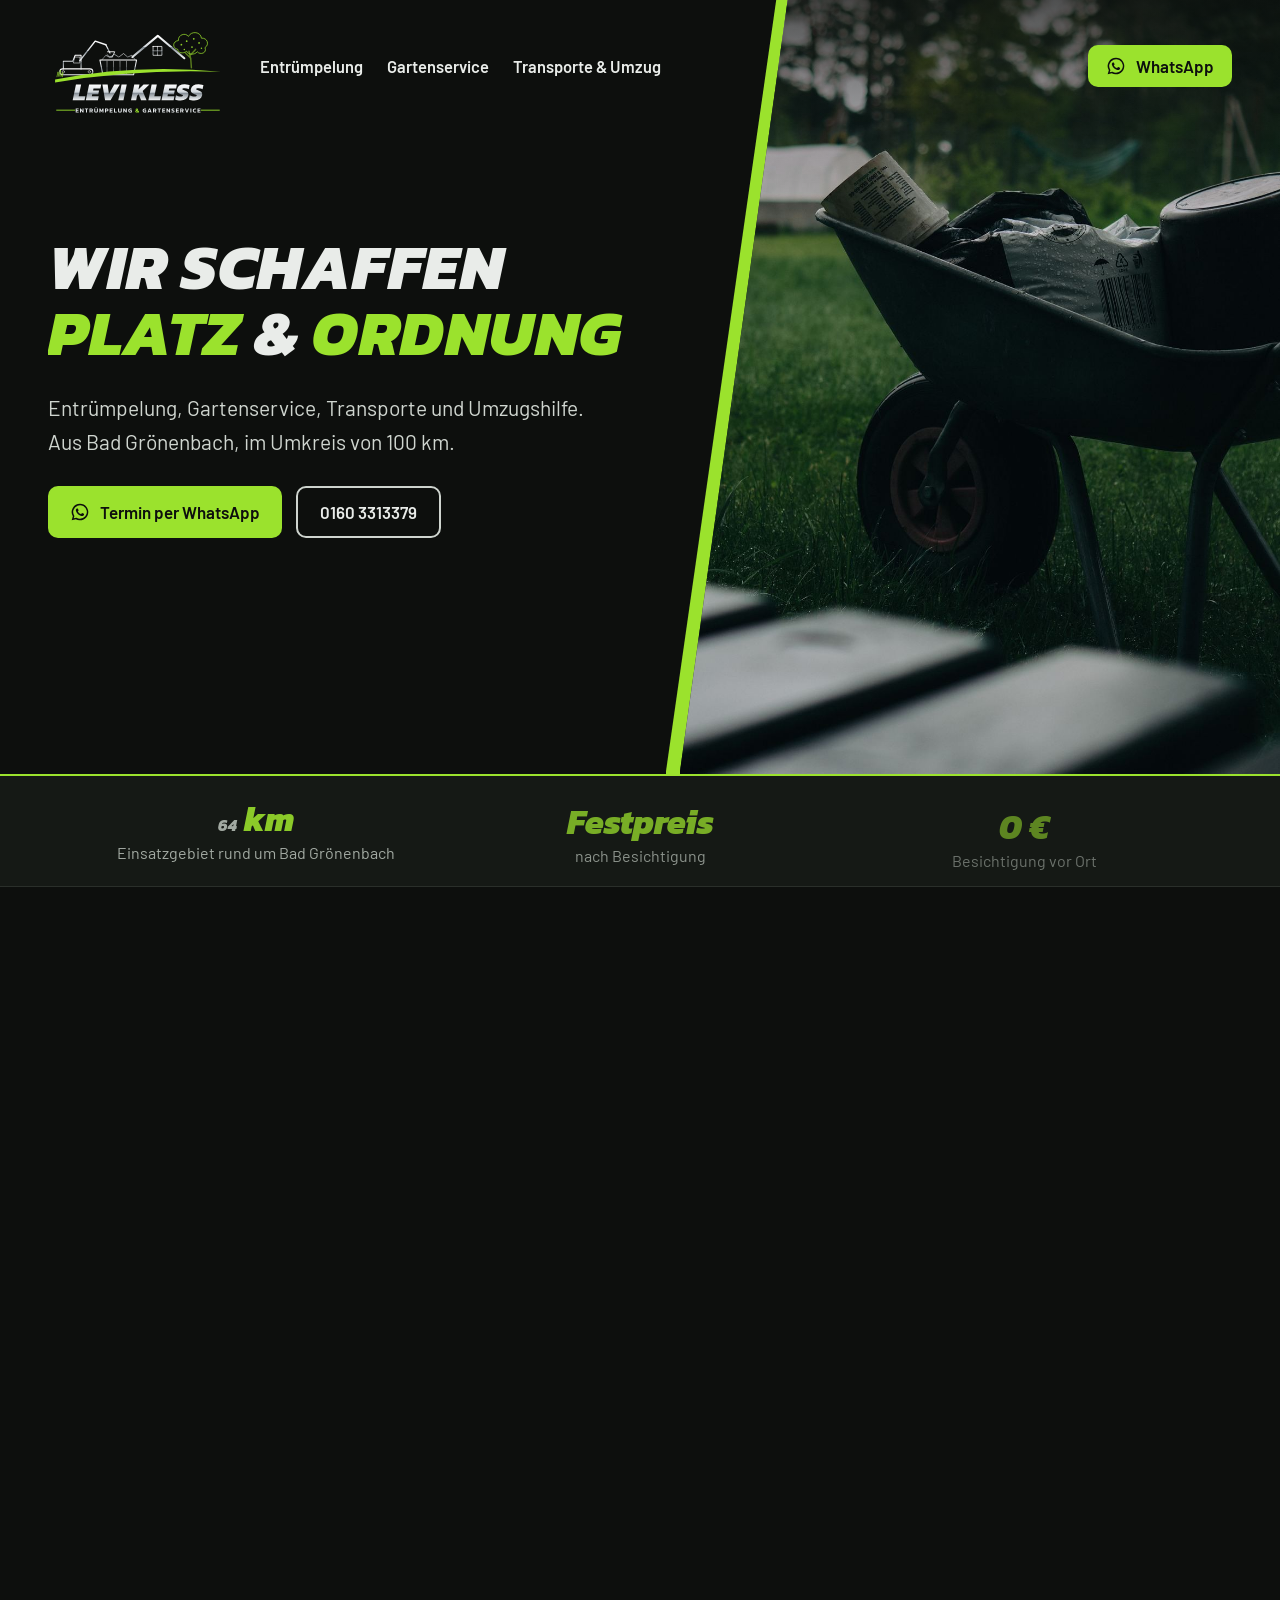
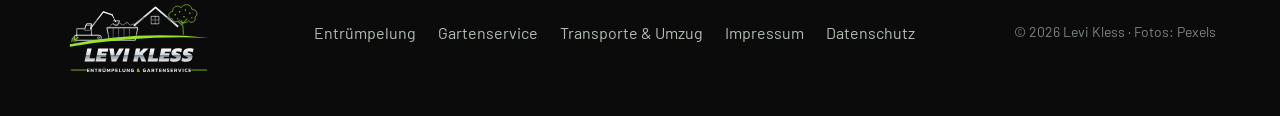
==== index.html @ 195bfd66 "Fix doctype Co-Authored-By: Claude Opus 5.5 <noreply@anthropic.com>" ====
<!doctype html>
<html lang="de">
<head>
<meta charset="utf-8">
<meta name="viewport" content="width=device-width, initial-scale=1">
<title>Levi Kless – Entrümpelung &amp; Gartenservice | Bad Grönenbach &amp; Allgäu</title>
<meta name="description" content="Entrümpelung, Gartenservice, Transporte und Umzugshilfe aus Bad Grönenbach. Im Umkreis von 100 km: Memmingen, Kempten, Ottobeuren, Mindelheim. Termin per WhatsApp.">
<meta name="robots" content="noindex">
<link rel="icon" href="img/logo.svg" type="image/svg+xml">
<link rel="preload" href="fonts/kanit-800-italic-latin.woff2" as="font" type="font/woff2" crossorigin>
<link rel="stylesheet" href="css/style.css">
</head>
<body>

<header class="site-header home">
  <div class="wrap">
    <a class="logo" href="index.html" aria-label="Levi Kless – Startseite"><svg class="logo-svg" viewBox="0 0 610 350" role="img" aria-label="Levi Kless Entrümpelung &amp; Gartenservice"><defs><linearGradient id="lk-ch" x1="0" y1="0" x2="0" y2="1"><stop offset="0" stop-color="#ffffff"/><stop offset=".48" stop-color="#d3d8dc"/><stop offset=".52" stop-color="#8a939a"/><stop offset="1" stop-color="#eef1f2"/></linearGradient>
<linearGradient id="lk-cht" x1="0" y1="0" x2="0" y2="1"><stop offset="0" stop-color="#ffffff"/><stop offset=".5" stop-color="#cfd5da"/><stop offset=".53" stop-color="#7f8890"/><stop offset="1" stop-color="#f2f4f5"/></linearGradient></defs><g id="art" fill="none" stroke="url(#lk-ch)" stroke-linecap="round" stroke-linejoin="round">
  <!-- excavator -->
  <rect x="40" y="186" width="112" height="20" rx="10" stroke-width="3.5"/>
  <circle cx="52" cy="196" r="4" stroke-width="2"/><circle cx="140" cy="196" r="4" stroke-width="2"/>
  <path d="M52 186 V160 H84 L92 140 H112 V186" stroke-width="3.5"/>
  <path d="M90 146 H108 V166 H86 Z" stroke-width="2"/>
  <path d="M108 158 L160 92 L196 104" stroke-width="5"/>
  <path d="M196 104 L210 132" stroke-width="4"/>
  <path d="M202 128 L226 128 L218 146 Q206 148 200 138" stroke-width="3"/>
  <!-- container -->
  <path d="M176 156 H300 L290 206 H186 Z" stroke-width="3.5"/>
  <path d="M200 160 V202 M222 160 V202 M244 160 V202 M266 160 V202" stroke-width="1.5"/>
  <path d="M182 156 L196 140 L210 148 L224 136 L240 146 L256 134 L270 146 L284 140 L296 156" stroke-width="2"/>
  <!-- house -->
  <path d="M286 146 L372 74 L462 150" stroke-width="7"/>
  <path d="M300 136 V150" stroke-width="3"/>
  <rect x="356" y="110" width="30" height="30" stroke-width="2.5"/><path d="M371 110 V140 M356 125 H386" stroke-width="2"/>
</g>
<!-- tree -->
<path d="M486 182 C486 160 482 140 478 126 M484 150 L466 132 M482 140 L500 120" fill="none" stroke="#5a7d1e" stroke-width="5" stroke-linecap="round"/>
<g fill="none" stroke="#9BE22D" stroke-width="2.5">
  <path d="M440 120 C420 116 422 92 442 90 C440 70 466 62 476 76 C486 56 518 60 520 82 C540 80 548 104 532 114 C540 132 516 140 506 128 C496 140 474 138 470 126 C458 136 440 132 440 120 Z"/>
</g>
<g fill="#9BE22D" opacity=".9">
  <circle cx="452" cy="104" r="3"/><circle cx="470" cy="92" r="3"/><circle cx="494" cy="84" r="3"/><circle cx="512" cy="98" r="3"/><circle cx="488" cy="112" r="3"/><circle cx="520" cy="116" r="2.5"/><circle cx="462" cy="120" r="2.5"/>
</g>
<!-- grass + swoosh -->
<path d="M24 222 Q300 168 586 196 Q300 186 24 232 Z" fill="#9BE22D"/>
<path d="M30 214 l4 -18 l3 16 l5 -22 l2 22 l6 -14 l-1 16" fill="none" stroke="#9BE22D" stroke-width="2" stroke-linejoin="round"/>
<path d="M83.528 292.0 94.68 239.192H112.31L103.946 278.552H126.578L123.79 292.0ZM128.152 292.0 139.304 239.192H180.386L177.68 252.23H154.228L152.752 258.954H173.17000000000002L170.382 272.32H149.964L148.488 278.962H171.94L169.234 292.0ZM193.44 292.0 184.338 239.192H202.214L206.478 271.336L224.436 239.192H243.37800000000001L211.89000000000001 292.0ZM238.146 292.0 249.298 239.192H266.928L255.776 292.0ZM281.228 292.0 292.38 239.192H310.01000000000005L306.48400000000004 255.92000000000002L323.786 239.192H343.71200000000005L320.834 261.004L334.036 292.0H315.34000000000003L307.632 272.156L301.892 277.486L298.858 292.0ZM340.038 292.0 351.19 239.192H368.82000000000005L360.456 278.552H383.088L380.3 292.0ZM384.66200000000003 292.0 395.814 239.192H436.8960000000001L434.19000000000005 252.23H410.73800000000006L409.26200000000006 258.954H429.68000000000006L426.89200000000005 272.32H406.47400000000005L404.99800000000005 278.962H428.45000000000005L425.744 292.0ZM448.884 292.82Q443.55400000000003 292.82 438.716 291.918Q433.87800000000004 291.016 430.762 289.376L433.714 275.6Q437.158 277.404 441.545 278.552Q445.932 279.7 449.786 279.7Q453.06600000000003 279.7 454.99300000000005 279.044Q456.92 278.388 457.24800000000005 276.584Q457.658 274.534 455.198 273.591Q452.738 272.648 447.982 270.926Q442.65200000000004 268.95799999999997 439.86400000000003 266.047Q437.076 263.136 437.076 258.544Q437.076 256.658 437.56800000000004 254.608Q439.372 246.07999999999998 445.645 242.226Q451.918 238.372 463.644 238.372Q466.432 238.372 469.50700000000006 238.741Q472.58200000000005 239.11 475.37 239.643Q478.158 240.176 480.04400000000004 240.832L477.09200000000004 254.69Q473.32000000000005 253.05 469.958 252.353Q466.596 251.656 463.726 251.656Q461.67600000000004 251.656 459.79 251.861Q457.904 252.066 456.71500000000003 252.763Q455.526 253.46 455.526 254.936Q455.526 256.248 457.45300000000003 256.945Q459.38000000000005 257.642 463.562 258.872Q470.53200000000004 260.922 473.197 264.366Q475.862 267.81 475.862 272.156Q475.862 274.288 475.37 276.502Q473.812 283.882 467.375 288.351Q460.93800000000005 292.82 448.884 292.82ZM495.64 292.82Q490.31 292.82 485.472 291.918Q480.634 291.016 477.518 289.376L480.46999999999997 275.6Q483.914 277.404 488.301 278.552Q492.688 279.7 496.542 279.7Q499.822 279.7 501.749 279.044Q503.676 278.388 504.004 276.584Q504.414 274.534 501.95399999999995 273.591Q499.49399999999997 272.648 494.738 270.926Q489.408 268.95799999999997 486.62 266.047Q483.832 263.136 483.832 258.544Q483.832 256.658 484.324 254.608Q486.128 246.07999999999998 492.40099999999995 242.226Q498.674 238.372 510.4 238.372Q513.188 238.372 516.2629999999999 238.741Q519.338 239.11 522.126 239.643Q524.914 240.176 526.8 240.832L523.848 254.69Q520.076 253.05 516.7139999999999 252.353Q513.352 251.656 510.48199999999997 251.656Q508.432 251.656 506.546 251.861Q504.65999999999997 252.066 503.471 252.763Q502.282 253.46 502.282 254.936Q502.282 256.248 504.209 256.945Q506.136 257.642 510.318 258.872Q517.288 260.922 519.953 264.366Q522.6179999999999 267.81 522.6179999999999 272.156Q522.6179999999999 274.288 522.126 276.502Q520.568 283.882 514.131 288.351Q507.694 292.82 495.64 292.82Z" fill="url(#lk-cht)" stroke="#0d0f0d" stroke-width="1.5" paint-order="stroke"/><path d="M28 326 H92 M518 326 H582" stroke="#9BE22D" stroke-width="3"/>
<path d="M93.84349999999998 334.0V320.476H103.81849999999999V323.08H97.22449999999998V325.915H103.04149999999998V328.561H97.22449999999998V331.396H103.81849999999999V334.0ZM108.43549999999998 334.0V320.476H111.33349999999997L117.08749999999998 328.561V320.476H120.48949999999998V334.0H117.57049999999998L111.81649999999998 325.936V334.0ZM128.76049999999998 334.0V323.08H124.79149999999997V320.476H136.11049999999997V323.08H132.14149999999998V334.0ZM140.62249999999997 334.0V320.476H147.38449999999997Q149.77849999999998 320.476 150.91249999999997 321.736Q152.04649999999998 322.996 152.04649999999998 325.117Q152.04649999999998 326.48199999999997 151.3535 327.51099999999997Q150.66049999999998 328.54 149.46349999999998 329.044Q149.75749999999996 329.275 149.93599999999998 329.5585Q150.11449999999996 329.842 150.32449999999997 330.346L151.92049999999998 334.0H148.39249999999998L146.88049999999998 330.556Q146.69149999999996 330.115 146.39749999999998 329.9155Q146.10349999999997 329.716 145.55749999999998 329.716H144.00349999999997V334.0ZM144.00349999999997 327.112H146.50249999999997Q147.48949999999996 327.112 148.04599999999996 326.61850000000004Q148.60249999999996 326.125 148.60249999999996 325.117Q148.60249999999996 323.08 146.6495 323.08H144.00349999999997ZM159.4775 319.006V316.717H161.9555V319.006ZM163.80349999999999 319.006V316.717H166.2815V319.006ZM162.87949999999998 334.21Q160.9895 334.21 159.593 333.601Q158.1965 332.992 157.43 331.795Q156.6635 330.598 156.6635 328.855V320.476H160.0445V328.54Q160.0445 329.947 160.77949999999998 330.64Q161.5145 331.333 162.87949999999998 331.333Q164.2445 331.333 164.97949999999997 330.64Q165.7145 329.947 165.7145 328.54V320.476H169.0955V328.855Q169.0955 330.598 168.329 331.795Q167.5625 332.992 166.166 333.601Q164.7695 334.21 162.87949999999998 334.21ZM174.1325 334.0V320.476H177.4715L181.1465 327.973L184.8005 320.476H188.11849999999998V334.0H184.73749999999998V326.23L182.07049999999998 331.69H180.2015L177.5135 326.23V334.0ZM193.2605 334.0V320.476H199.91750000000002Q201.5345 320.476 202.5845 321.1165Q203.6345 321.757 204.149 322.849Q204.6635 323.941 204.6635 325.306Q204.6635 326.692 204.0755 327.76300000000003Q203.4875 328.834 202.406 329.4325Q201.3245 330.031 199.83350000000002 330.031H196.6415V334.0ZM196.6415 327.427H199.07750000000001Q200.1485 327.427 200.68400000000003 326.839Q201.2195 326.251 201.2195 325.285Q201.2195 324.235 200.726 323.6575Q200.23250000000002 323.08 199.1825 323.08H196.6415ZM208.9865 334.0V320.476H218.9615V323.08H212.3675V325.915H218.1845V328.561H212.3675V331.396H218.9615V334.0ZM223.57850000000002 334.0V320.476H226.95950000000002V331.396H233.34350000000003V334.0ZM243.75650000000002 334.21Q241.86650000000003 334.21 240.47000000000003 333.601Q239.07350000000002 332.992 238.30700000000002 331.795Q237.54050000000004 330.598 237.54050000000004 328.855V320.476H240.92150000000004V328.54Q240.92150000000004 329.947 241.65650000000005 330.64Q242.39150000000004 331.333 243.75650000000002 331.333Q245.12150000000003 331.333 245.85650000000004 330.64Q246.59150000000002 329.947 246.59150000000002 328.54V320.476H249.97250000000003V328.855Q249.97250000000003 330.598 249.20600000000002 331.795Q248.43950000000004 332.992 247.04300000000003 333.601Q245.64650000000003 334.21 243.75650000000002 334.21ZM255.00950000000003 334.0V320.476H257.9075L263.66150000000005 328.561V320.476H267.06350000000003V334.0H264.14450000000005L258.39050000000003 325.936V334.0ZM278.94650000000007 334.21Q275.43950000000007 334.21 273.61250000000007 332.4355Q271.78550000000007 330.661 271.78550000000007 327.427Q271.78550000000007 324.046 273.6545000000001 322.156Q275.52350000000007 320.266 279.15650000000005 320.266Q280.3955000000001 320.266 281.3930000000001 320.413Q282.3905000000001 320.56 283.29350000000005 320.854V323.752Q282.3905000000001 323.416 281.4140000000001 323.28999999999996Q280.43750000000006 323.164 279.40850000000006 323.164Q277.22450000000003 323.164 276.2270000000001 324.20349999999996Q275.2295000000001 325.243 275.2295000000001 327.427Q275.2295000000001 329.422 276.1745000000001 330.37750000000005Q277.1195000000001 331.333 278.9675000000001 331.333Q280.18550000000005 331.333 281.23550000000006 330.997V328.435H278.3165000000001V326.314H284.07050000000004V333.013Q283.35650000000004 333.475 282.086 333.8425Q280.81550000000004 334.21 278.94650000000007 334.21ZM327.7805 334.21Q324.2735 334.21 322.4465 332.4355Q320.6195 330.661 320.6195 327.427Q320.6195 324.046 322.48850000000004 322.156Q324.3575 320.266 327.9905 320.266Q329.22950000000003 320.266 330.22700000000003 320.413Q331.22450000000003 320.56 332.1275 320.854V323.752Q331.22450000000003 323.416 330.24800000000005 323.28999999999996Q329.2715 323.164 328.2425 323.164Q326.0585 323.164 325.06100000000004 324.20349999999996Q324.06350000000003 325.243 324.06350000000003 327.427Q324.06350000000003 329.422 325.0085 330.37750000000005Q325.9535 331.333 327.80150000000003 331.333Q329.0195 331.333 330.0695 330.997V328.435H327.1505V326.314H332.9045V333.013Q332.1905 333.475 330.91999999999996 333.8425Q329.6495 334.21 327.7805 334.21ZM337.2065 334.0 342.3725 320.476H346.0265L351.1925 334.0H347.6645L346.4465 330.934H341.93149999999997L340.73449999999997 334.0ZM342.3935 328.435H345.98449999999997L344.1785 323.731ZM355.91450000000003 334.0V320.476H362.67650000000003Q365.0705 320.476 366.2045 321.736Q367.3385 322.996 367.3385 325.117Q367.3385 326.48199999999997 366.64549999999997 327.51099999999997Q365.9525 328.54 364.7555 329.044Q365.0495 329.275 365.228 329.5585Q365.4065 329.842 365.61650000000003 330.346L367.21250000000003 334.0H363.6845L362.1725 330.556Q361.9835 330.115 361.6895 329.9155Q361.3955 329.716 360.84950000000003 329.716H359.2955V334.0ZM359.2955 327.112H361.7945Q362.7815 327.112 363.33799999999997 326.61850000000004Q363.8945 326.125 363.8945 325.117Q363.8945 323.08 361.9415 323.08H359.2955ZM375.1895 334.0V323.08H371.2205V320.476H382.53950000000003V323.08H378.57050000000004V334.0ZM387.05150000000003 334.0V320.476H397.0265V323.08H390.4325V325.915H396.2495V328.561H390.4325V331.396H397.0265V334.0ZM401.6435 334.0V320.476H404.5415L410.2955 328.561V320.476H413.6975V334.0H410.7785L405.0245 325.936V334.0ZM423.1445 334.21Q421.8005 334.21 420.635 334.0105Q419.46950000000004 333.811 418.6295 333.433V330.556Q419.55350000000004 330.955 420.677 331.207Q421.8005 331.459 422.80850000000004 331.459Q424.06850000000003 331.459 424.688 331.228Q425.3075 330.997 425.3075 330.22Q425.3075 329.695 425.00300000000004 329.38Q424.6985 329.065 424.016 328.82349999999997Q423.3335 328.582 422.1575 328.246Q420.7715 327.826 419.9525 327.3115Q419.1335 326.797 418.77650000000006 326.062Q418.4195 325.327 418.4195 324.256Q418.4195 322.324 419.80550000000005 321.295Q421.1915 320.266 423.9005 320.266Q425.0765 320.266 426.1895 320.4445Q427.3025 320.623 427.9955 320.854V323.752Q427.09250000000003 323.395 426.17900000000003 323.227Q425.26550000000003 323.059 424.40450000000004 323.059Q423.2705 323.059 422.567 323.269Q421.86350000000004 323.479 421.86350000000004 324.235Q421.86350000000004 324.676 422.1155 324.9385Q422.3675 325.201 422.987 325.411Q423.60650000000004 325.621 424.6775 325.915Q426.3365 326.356 427.2185 326.9755Q428.1005 327.595 428.4365 328.4035Q428.77250000000004 329.212 428.77250000000004 330.22Q428.77250000000004 332.005 427.38650000000007 333.10749999999996Q426.00050000000005 334.21 423.1445 334.21ZM433.4945 334.0V320.476H443.4695V323.08H436.8755V325.915H442.6925V328.561H436.8755V331.396H443.4695V334.0ZM448.0865 334.0V320.476H454.8485Q457.24249999999995 320.476 458.37649999999996 321.736Q459.5105 322.996 459.5105 325.117Q459.5105 326.48199999999997 458.8175 327.51099999999997Q458.12449999999995 328.54 456.92749999999995 329.044Q457.2215 329.275 457.4 329.5585Q457.57849999999996 329.842 457.7885 330.346L459.3845 334.0H455.8565L454.3445 330.556Q454.15549999999996 330.115 453.8615 329.9155Q453.5675 329.716 453.02149999999995 329.716H451.4675V334.0ZM451.4675 327.112H453.9665Q454.95349999999996 327.112 455.51 326.61850000000004Q456.06649999999996 326.125 456.06649999999996 325.117Q456.06649999999996 323.08 454.1135 323.08H451.4675ZM468.9785 334.0 463.8125 320.476H467.34049999999996L470.7845 330.136L474.2495 320.476H477.7985L472.6325 334.0ZM482.5205 334.0V320.476H485.9015V334.0ZM497.8895 334.21Q494.3405 334.21 492.482 332.3935Q490.62350000000004 330.577 490.62350000000004 327.343Q490.62350000000004 323.962 492.44000000000005 322.11400000000003Q494.2565 320.266 497.86850000000004 320.266Q499.1075 320.266 500.08400000000006 320.45500000000004Q501.06050000000005 320.644 501.9635 320.959V323.92Q500.1365 323.164 498.12050000000005 323.164Q496.0205 323.164 495.04400000000004 324.172Q494.06750000000005 325.18 494.06750000000005 327.343Q494.06750000000005 329.401 495.09650000000005 330.367Q496.12550000000005 331.333 498.1625 331.333Q499.14950000000005 331.333 500.1155 331.1545Q501.0815 330.976 501.9845 330.598V333.58Q501.1025 333.874 500.1155 334.04200000000003Q499.12850000000003 334.21 497.8895 334.21ZM506.70650000000006 334.0V320.476H516.6815V323.08H510.08750000000003V325.915H515.9045V328.561H510.08750000000003V331.396H516.6815V334.0Z" fill="#e6eaec"/><path d="M306.8285 334.315 305.44250000000005 332.908Q303.84650000000005 334.21 301.0955 334.21Q298.7225 334.21 297.30500000000006 333.202Q295.88750000000005 332.194 295.88750000000005 330.514Q295.88750000000005 329.128 296.62250000000006 328.1725Q297.3575 327.217 298.7225 326.461Q298.05050000000006 325.789 297.65150000000006 325.13800000000003Q297.25250000000005 324.487 297.25250000000005 323.584Q297.25250000000005 322.114 298.3235000000001 321.19Q299.39450000000005 320.266 301.22150000000005 320.266Q303.04850000000005 320.266 304.13000000000005 321.169Q305.21150000000006 322.072 305.21150000000006 323.584Q305.21150000000006 324.613 304.7495 325.3795Q304.2875 326.146 303.36350000000004 326.86L305.58950000000004 329.149Q305.84150000000005 328.666 305.84150000000005 327.952V327.574H308.38250000000005V328.057Q308.38250000000005 328.876 308.13050000000004 329.653Q307.87850000000003 330.43 307.47950000000003 330.976L308.92850000000004 332.425ZM301.1795 325.495Q301.83050000000003 325.096 302.16650000000004 324.7285Q302.50250000000005 324.361 302.50250000000005 323.752Q302.50250000000005 323.206 302.19800000000004 322.8595Q301.8935 322.513 301.2635 322.513Q300.59150000000005 322.513 300.28700000000003 322.8805Q299.9825 323.248 299.9825 323.752Q299.9825 324.214 300.28700000000003 324.634Q300.59150000000005 325.054 301.1795 325.495ZM301.0955 331.9Q302.5445 331.9 303.38450000000006 331.102L300.80150000000003 328.456Q299.9825 328.813 299.5625 329.2645Q299.14250000000004 329.716 299.14250000000004 330.43Q299.14250000000004 331.144 299.68850000000003 331.522Q300.2345 331.9 301.0955 331.9Z" fill="#9BE22D"/><metadata></metadata></svg></a>
    <button class="menu-btn" aria-label="Menü öffnen" aria-expanded="false"><span></span><span></span><span></span></button>
    <nav class="nav">
      <a href="entruempelung.html">Entrümpelung</a>
      <a href="gartenservice.html">Gartenservice</a>
      <a href="transporte-umzug.html">Transporte &amp; Umzug</a>
      <a class="btn btn-green" href="#anfrage"><svg viewBox="0 0 24 24" fill="currentColor" aria-hidden="true"><path d="M12 2a10 10 0 0 0-8.6 15.1L2 22l5-1.3A10 10 0 1 0 12 2Zm0 18.2c-1.5 0-3-.4-4.2-1.2l-.3-.2-3 .8.8-2.9-.2-.3A8.2 8.2 0 1 1 12 20.2Zm4.5-6.1c-.2-.1-1.5-.7-1.7-.8-.2-.1-.4-.1-.6.1l-.8 1c-.1.2-.3.2-.5.1a6.7 6.7 0 0 1-3.3-2.9c-.3-.4.2-.4.7-1.3.1-.2 0-.3 0-.4l-.8-1.8c-.2-.5-.4-.4-.6-.4h-.5c-.2 0-.4.1-.6.3-.2.2-.8.8-.8 2s.9 2.3 1 2.5c.1.2 1.7 2.6 4.1 3.6 1.5.7 2.1.7 2.9.6.5-.1 1.5-.6 1.7-1.2.2-.6.2-1.1.1-1.2l-.4-.3Z"/></svg> WhatsApp</a>
    </nav>
  </div>
</header>

<main>
  <!-- Startbildschirm -->
  <section class="hero">
    <div class="hero-media"><div class="hero-photo" role="img" aria-label="Schubkarre mit Gartengeräten in einem grünen Garten"></div></div>
    <div class="hero-text">
      <h1><span class="line"><span>Wir schaffen</span></span><span class="line"><span><em>Platz</em> &amp; <em>Ordnung</em></span></span></h1>
      <p class="lead">Entrümpelung, Gartenservice, Transporte und Umzugshilfe. Aus Bad Grönenbach, im Umkreis von 100&nbsp;km.</p>
      <div class="hero-actions">
        <a class="btn btn-green" href="#anfrage"><svg viewBox="0 0 24 24" fill="currentColor" aria-hidden="true"><path d="M12 2a10 10 0 0 0-8.6 15.1L2 22l5-1.3A10 10 0 1 0 12 2Zm0 18.2c-1.5 0-3-.4-4.2-1.2l-.3-.2-3 .8.8-2.9-.2-.3A8.2 8.2 0 1 1 12 20.2Zm4.5-6.1c-.2-.1-1.5-.7-1.7-.8-.2-.1-.4-.1-.6.1l-.8 1c-.1.2-.3.2-.5.1a6.7 6.7 0 0 1-3.3-2.9c-.3-.4.2-.4.7-1.3.1-.2 0-.3 0-.4l-.8-1.8c-.2-.5-.4-.4-.6-.4h-.5c-.2 0-.4.1-.6.3-.2.2-.8.8-.8 2s.9 2.3 1 2.5c.1.2 1.7 2.6 4.1 3.6 1.5.7 2.1.7 2.9.6.5-.1 1.5-.6 1.7-1.2.2-.6.2-1.1.1-1.2l-.4-.3Z"/></svg> Termin per WhatsApp</a>
        <a class="btn btn-ghost" href="tel:+491603313379">0160 3313379</a>
      </div>
    </div>
  </section>

  <!-- Vorteile -->
  <section class="facts">
    <div class="wrap">
      <div><b><span class="count" data-to="100">100</span> km</b><span>Einsatzgebiet rund um Bad Grönenbach</span></div>
      <div><b>Festpreis</b><span>nach Besichtigung</span></div>
      <div><b>0 €</b><span>Besichtigung vor Ort</span></div>
    </div>
  </section>

  <!-- Leistungen -->
  <section class="section" id="leistungen">
    <div class="wrap">
      <p class="kicker">Unsere Leistungen</p>
      <h2>Alles aus <em>einer Hand</em></h2>
      <div class="cards">
        <a class="card" href="entruempelung.html">
          <span class="card-icon ic-bin"><svg viewBox="0 0 24 24" fill="none" stroke="currentColor" stroke-width="1.7" stroke-linecap="round" stroke-linejoin="round" aria-hidden="true"><path d="M5 7h14M10 7V4h4v3M7 7l1 13h8l1-13M10.5 10.5v6.5M13.5 10.5v6.5"/></svg></span>
          <h3>Entrümpelung</h3>
          <p>Wohnung, Haus, Keller, Dachboden und Garage. Wir räumen leer und entsorgen fachgerecht.</p>
          <span class="card-more">Mehr erfahren →</span>
        </a>
        <a class="card" href="gartenservice.html">
          <span class="card-icon ic-tree"><svg viewBox="0 0 24 24" fill="none" stroke="currentColor" stroke-width="1.7" stroke-linecap="round" stroke-linejoin="round" aria-hidden="true"><path d="M12 21v-6M12 15l-3-2.5M12 13.5l2.5-2"/><path d="M7.5 15.5A4 4 0 0 1 6 8.2a4.5 4.5 0 0 1 8.4-3A4 4 0 0 1 19 10a3.5 3.5 0 0 1-2.5 5.5Z"/></svg></span>
          <h3>Gartenservice</h3>
          <p>Gartenpflege, Rückschnitt und Neuanlage. Damit Ihr Garten das ganze Jahr gepflegt aussieht.</p>
          <span class="card-more">Mehr erfahren →</span>
        </a>
        <a class="card" href="gartenservice.html#rasen">
          <span class="card-icon ic-mower"><svg viewBox="0 0 24 24" fill="none" stroke="currentColor" stroke-width="1.7" stroke-linecap="round" stroke-linejoin="round" aria-hidden="true"><path d="M3 15h13l-1.5-5H6L3 15ZM14.5 10l3-7h2.5"/><circle cx="6" cy="18" r="2"/><circle cx="14" cy="18" r="2"/></svg></span>
          <h3>Rasenpflege</h3>
          <p>Mähen und Vertikutieren, einmalig oder regelmäßig.</p>
          <span class="card-more">Mehr erfahren →</span>
        </a>
        <a class="card" href="gartenservice.html#hecken">
          <span class="card-icon ic-shears"><svg viewBox="0 0 24 24" fill="none" stroke="currentColor" stroke-width="1.7" stroke-linecap="round" stroke-linejoin="round" aria-hidden="true"><circle cx="6.5" cy="18" r="2.5"/><circle cx="17.5" cy="18" r="2.5"/><path d="M8.3 16.2 19 4M15.7 16.2 5 4"/></svg></span>
          <h3>Hecken- &amp; Strauchschnitt</h3>
          <p>Formschnitt und Rückschnitt, inklusive Abtransport vom Grünschnitt.</p>
          <span class="card-more">Mehr erfahren →</span>
        </a>
        <a class="card" href="transporte-umzug.html#transporte">
          <span class="card-icon ic-truck"><svg viewBox="0 0 24 24" fill="none" stroke="currentColor" stroke-width="1.7" stroke-linecap="round" stroke-linejoin="round" aria-hidden="true"><path d="M2 6h11v10H2zM13 9h4.5l3.5 3.5V16h-8"/><circle cx="6" cy="18" r="2"/><circle cx="17" cy="18" r="2"/></svg></span>
          <h3>Transporte &amp; Entsorgung</h3>
          <p>Sperrmüll, Grünschnitt, Möbel: Wir holen ab und bringen weg.</p>
          <span class="card-more">Mehr erfahren →</span>
        </a>
        <a class="card" href="transporte-umzug.html#umzug">
          <span class="card-icon ic-box"><svg viewBox="0 0 24 24" fill="none" stroke="currentColor" stroke-width="1.7" stroke-linecap="round" stroke-linejoin="round" aria-hidden="true"><path d="M3 7.5 12 3l9 4.5v9L12 21l-9-4.5v-9ZM3 7.5l9 4.5 9-4.5M12 12v9M7.5 5.2l9 4.5"/></svg></span>
          <h3>Umzugshelfer</h3>
          <p>Tragen, Laden, Aufbauen. Schnell, zuverlässig, stark.</p>
          <span class="card-more">Mehr erfahren →</span>
        </a>
      </div>
    </div>
  </section>

  <!-- Anfrage per WhatsApp -->
  <section class="section section-dark" id="anfrage">
    <div class="wrap anfrage">
      <div class="anfrage-text">
        <p class="kicker">Anfrage</p>
        <h2>Termin per <em>WhatsApp</em></h2>
        <p>Kurz ausfüllen und absenden: WhatsApp öffnet sich mit Ihrer fertigen Nachricht. Wir melden uns schnell zurück und vereinbaren einen Besichtigungstermin.</p>
        <p class="script">Wir schaffen Platz.<br>Wir schaffen Ordnung.</p>
      </div>
      <form class="form" id="wa-form" novalidate>
        <fieldset>
          <legend>Was dürfen wir für Sie tun?</legend>
          <div class="chips"><label class="chip"><input type="checkbox" name="leistung" value="Entrümpelung"><span>Entrümpelung</span></label><label class="chip"><input type="checkbox" name="leistung" value="Gartenservice"><span>Gartenservice</span></label><label class="chip"><input type="checkbox" name="leistung" value="Rasenpflege"><span>Rasenpflege</span></label><label class="chip"><input type="checkbox" name="leistung" value="Hecken- &amp; Strauchschnitt"><span>Hecken- &amp; Strauchschnitt</span></label><label class="chip"><input type="checkbox" name="leistung" value="Transporte &amp; Entsorgung"><span>Transporte &amp; Entsorgung</span></label><label class="chip"><input type="checkbox" name="leistung" value="Umzugshelfer"><span>Umzugshelfer</span></label></div>
        </fieldset>
        <div class="row2">
          <label>Ort<input type="text" name="ort" placeholder="z. B. Memmingen" autocomplete="address-level2"></label>
          <label>Wunschtermin<input type="text" name="termin" placeholder="z. B. nächste Woche"></label>
        </div>
        <label>Kurze Beschreibung<textarea name="text" rows="4" placeholder="z. B. Keller ca. 20 m², Möbel und Kartons"></textarea></label>
        <label>Ihr Name<input type="text" name="name" autocomplete="name" required></label>
        <p class="form-error" id="form-error" hidden>Bitte wählen Sie eine Leistung und geben Sie Ihren Namen an.</p>
        <button class="btn btn-green btn-big" type="submit"><svg viewBox="0 0 24 24" fill="currentColor" aria-hidden="true"><path d="M12 2a10 10 0 0 0-8.6 15.1L2 22l5-1.3A10 10 0 1 0 12 2Zm0 18.2c-1.5 0-3-.4-4.2-1.2l-.3-.2-3 .8.8-2.9-.2-.3A8.2 8.2 0 1 1 12 20.2Zm4.5-6.1c-.2-.1-1.5-.7-1.7-.8-.2-.1-.4-.1-.6.1l-.8 1c-.1.2-.3.2-.5.1a6.7 6.7 0 0 1-3.3-2.9c-.3-.4.2-.4.7-1.3.1-.2 0-.3 0-.4l-.8-1.8c-.2-.5-.4-.4-.6-.4h-.5c-.2 0-.4.1-.6.3-.2.2-.8.8-.8 2s.9 2.3 1 2.5c.1.2 1.7 2.6 4.1 3.6 1.5.7 2.1.7 2.9.6.5-.1 1.5-.6 1.7-1.2.2-.6.2-1.1.1-1.2l-.4-.3Z"/></svg> Anfrage per WhatsApp senden</button>
        <p class="hint">Mit dem Klick öffnet sich WhatsApp. Ihre Nachricht wird erst gesendet, wenn Sie dort auf „Senden“ tippen. Dabei gelten die Datenschutzregeln von WhatsApp, mehr in der <a href="datenschutz.html">Datenschutzerklärung</a>.</p>
      </form>
    </div>
  </section>

  <!-- Kontakt -->
  <section class="section" id="kontakt">
    <div class="wrap kontakt">
      <div>
        <p class="kicker">Kontakt</p>
        <h2>Wir sind <em>für Sie da</em></h2>
        <p>Levi Kless – Entrümpelung &amp; Gartenservice<br>Allgäuer Straße 4<br>87730 Bad Grönenbach (Zell)</p>
        <p>Termine nach Vereinbarung.<br>Einsatzgebiet: 100&nbsp;km rund um Bad Grönenbach, z.&nbsp;B. Memmingen, Kempten, Ottobeuren, Mindelheim, Kaufbeuren.</p>
      </div>
      <div class="kontakt-list">
        <a href="tel:+491603313379"><span class="card-icon small"><svg viewBox="0 0 24 24" fill="none" stroke="currentColor" stroke-width="1.8" stroke-linecap="round" stroke-linejoin="round"><path d="M5 3h4l2 5-2.5 1.5a11 11 0 0 0 6 6L16 13l5 2v4a2 2 0 0 1-2 2A16 16 0 0 1 3 5a2 2 0 0 1 2-2"/></svg></span><span><small>Telefon</small>0160 3313379</span></a>
        <a href="#anfrage"><span class="card-icon small"><svg viewBox="0 0 24 24" fill="currentColor" aria-hidden="true"><path d="M12 2a10 10 0 0 0-8.6 15.1L2 22l5-1.3A10 10 0 1 0 12 2Zm0 18.2c-1.5 0-3-.4-4.2-1.2l-.3-.2-3 .8.8-2.9-.2-.3A8.2 8.2 0 1 1 12 20.2Zm4.5-6.1c-.2-.1-1.5-.7-1.7-.8-.2-.1-.4-.1-.6.1l-.8 1c-.1.2-.3.2-.5.1a6.7 6.7 0 0 1-3.3-2.9c-.3-.4.2-.4.7-1.3.1-.2 0-.3 0-.4l-.8-1.8c-.2-.5-.4-.4-.6-.4h-.5c-.2 0-.4.1-.6.3-.2.2-.8.8-.8 2s.9 2.3 1 2.5c.1.2 1.7 2.6 4.1 3.6 1.5.7 2.1.7 2.9.6.5-.1 1.5-.6 1.7-1.2.2-.6.2-1.1.1-1.2l-.4-.3Z"/></svg></span><span><small>WhatsApp</small>0160 3313379</span></a>
        <a href="mailto:Levikless@web.de"><span class="card-icon small"><svg viewBox="0 0 24 24" fill="none" stroke="currentColor" stroke-width="1.8" stroke-linecap="round" stroke-linejoin="round"><rect x="3" y="5" width="18" height="14" rx="2"/><path d="m3 7 9 6 9-6"/></svg></span><span><small>E-Mail</small>Levikless@web.de</span></a>
      </div>
    </div>
  </section>
</main>

<footer class="site-footer">
  <div class="wrap">
    <img src="img/logo.svg" alt="Levi Kless" width="150" height="86">
    <nav>
      <a href="entruempelung.html">Entrümpelung</a>
      <a href="gartenservice.html">Gartenservice</a>
      <a href="transporte-umzug.html">Transporte &amp; Umzug</a>
      <a href="impressum.html">Impressum</a>
      <a href="datenschutz.html">Datenschutz</a>
    </nav>
    <p>© 2026 Levi Kless · Fotos: Pexels</p>
  </div>
</footer>

<script src="js/gsap.min.js"></script>
<script src="js/ScrollTrigger.min.js"></script>
<script src="js/main.js"></script>
<script src="js/animations.js"></script>
</body>
</html>
---- css/style.css ----
/* ===== 1. Schriften (lokal, OFL, kein Google-Server → DSGVO) ===== */
@font-face{font-family:"Kanit";font-style:italic;font-weight:800;font-display:swap;src:url(../fonts/kanit-800-italic-latin.woff2) format("woff2")}
@font-face{font-family:"Kanit";font-style:normal;font-weight:600;font-display:swap;src:url(../fonts/kanit-600-latin.woff2) format("woff2")}
@font-face{font-family:"Barlow";font-weight:400;font-display:swap;src:url(../fonts/barlow-400-latin.woff2) format("woff2")}
@font-face{font-family:"Barlow";font-weight:600;font-display:swap;src:url(../fonts/barlow-600-latin.woff2) format("woff2")}
@font-face{font-family:"Kaushan Script";font-weight:400;font-display:swap;src:url(../fonts/kaushanscript-400-latin.woff2) format("woff2")}

/* ===== 2. Farben und Grundwerte ===== */
:root{
  --bg:#0d0f0d;        /* fast schwarz */
  --bg-2:#151915;      /* Karten, Streifen */
  --line:#2a2f2a;
  --text:#e9ece9;
  --muted:#b5bdb5;
  --green:#9BE22D;     /* Lindgrün wie im Flyer */
  --green-dark:#7cbf16;
  --radius:10px;
  --wrap:1200px;
}
*,*::before,*::after{box-sizing:border-box}
html{scroll-behavior:smooth}
body{margin:0;background:var(--bg);color:var(--text);font:400 18px/1.6 "Barlow",system-ui,sans-serif;-webkit-font-smoothing:antialiased}
img{max-width:100%;display:block}
a{color:inherit}
.wrap{max-width:var(--wrap);margin:0 auto;padding:0 24px}

/* ===== 3. Knöpfe ===== */
.btn{display:inline-flex;align-items:center;gap:10px;padding:14px 22px;border-radius:var(--radius);font:600 17px "Barlow";text-decoration:none;transition:transform .2s,background .2s,border-color .2s}
.btn svg{width:20px;height:20px;flex:none}
.btn-green{background:var(--green);color:var(--bg)}
.btn-green:hover{background:#b3f04f;transform:translateY(-2px)}
.btn-ghost{border:2px solid #cfd5cf;color:var(--text)}
.btn-ghost:hover{border-color:var(--green);color:var(--green)}

/* ===== 4. Kopfzeile ===== */
.site-header{position:absolute;top:0;left:0;right:0;z-index:20}
.site-header .wrap{display:flex;align-items:center;justify-content:space-between;padding-top:14px;padding-bottom:14px;max-width:none;padding-left:48px;padding-right:48px}
.logo img{width:180px;height:auto}
.nav{display:flex;align-items:center;gap:30px;font:600 17px "Barlow"}
.nav a{text-decoration:none;position:relative}
.nav a:not(.btn)::after{content:"";position:absolute;left:0;right:100%;bottom:-4px;height:2px;background:var(--green);transition:right .25s}
.nav a:not(.btn):hover::after{right:0}
.nav .btn{padding:11px 18px}
.menu-btn{display:none;background:none;border:0;color:var(--text);width:44px;height:44px;cursor:pointer}
.menu-btn span{display:block;height:2px;background:currentColor;margin:7px 8px;transition:.25s}

/* ===== 5. Startbildschirm (Variante C) ===== */
.hero{position:relative;min-height:660px;height:86vh;max-height:820px;overflow:hidden;background:var(--bg)}
.hero-media{position:absolute;top:0;right:0;width:48%;height:100%;background:var(--green);clip-path:polygon(18% 0,100% 0,100% 100%,0 100%)}
.hero-photo{position:absolute;top:0;right:0;bottom:0;left:14px;clip-path:polygon(18% 0,100% 0,100% 100%,0 100%);
  background:#1f251c url(../img/hero.jpg) 62% center/cover no-repeat}
.hero-photo::after{content:"";position:absolute;inset:0;background:linear-gradient(180deg,rgba(13,15,13,.7),transparent 30%)}
.hero-text{position:relative;z-index:2;padding:0 48px;max-width:720px;height:100%;display:flex;flex-direction:column;justify-content:center}
.hero h1{font:italic 800 clamp(40px,5vw,64px)/.98 "Kanit";text-transform:uppercase;margin:0;letter-spacing:.5px}
.hero h1 em{color:var(--green);font-style:italic}
.hero .lead{font-size:21px;color:#cfd5cf;margin:22px 0 28px;max-width:540px}
.hero-actions{display:flex;flex-wrap:wrap;gap:14px}

/* ===== 6. Vorteile-Streifen ===== */
.facts{background:var(--bg-2);border-top:2px solid var(--green);border-bottom:1px solid var(--line)}
.facts .wrap{display:grid;grid-template-columns:repeat(3,1fr);text-align:center;padding-top:22px;padding-bottom:22px}
.facts b{display:block;font:italic 800 34px/1.1 "Kanit";color:var(--green)}
.facts span{color:var(--muted);font-size:16px}

/* ===== 7. Handy ===== */
@media (max-width:900px){
  .site-header .wrap{padding-left:20px;padding-right:20px}
  .logo img{width:140px}
  .menu-btn{display:block}
  .nav{position:fixed;inset:0 0 auto 0;top:0;flex-direction:column;align-items:flex-start;gap:22px;background:rgba(13,15,13,.97);padding:90px 24px 30px;transform:translateY(-110%);transition:transform .3s;font-size:22px}
  .nav.open{transform:none}
  .menu-btn{position:relative;z-index:30}
  .menu-btn.open span:nth-child(1){transform:translateY(9px) rotate(45deg)}
  .menu-btn.open span:nth-child(2){opacity:0}
  .menu-btn.open span:nth-child(3){transform:translateY(-9px) rotate(-45deg)}
  .hero{height:auto;min-height:0;max-height:none;padding-top:96px}
  .hero-media{position:relative;width:100%;height:280px;clip-path:polygon(0 14%,100% 0,100% 100%,0 100%)}
  .hero-photo{left:0;top:6px;clip-path:polygon(0 14%,100% 0,100% 100%,0 100%)}
  .hero-text{padding:0 20px 40px;height:auto}
  .hero .lead{font-size:19px}
  .facts .wrap{grid-template-columns:1fr;gap:14px}
}

/* ===== 8. Abschnitte allgemein ===== */
.section{padding:96px 0}
.section-dark{background:var(--bg-2);border-top:1px solid var(--line);border-bottom:1px solid var(--line)}
.kicker{font:600 15px "Kanit";letter-spacing:3px;text-transform:uppercase;color:var(--green);margin:0 0 8px}
h2{font:italic 800 clamp(34px,4vw,50px)/1.02 "Kanit";text-transform:uppercase;margin:0 0 36px}
h2 em{color:var(--green)}

/* ===== 9. Leistungen (Karten) ===== */
.cards{display:grid;grid-template-columns:repeat(3,1fr);gap:20px}
.card{background:var(--bg-2);border:1px solid var(--line);border-radius:14px;padding:28px;text-decoration:none;transition:transform .25s,border-color .25s,box-shadow .25s;display:flex;flex-direction:column}
.card:hover{transform:translateY(-4px);border-color:var(--green);box-shadow:0 10px 30px rgba(155,226,45,.12)}
.card-icon{width:60px;height:60px;border:2.5px solid var(--green);border-radius:12px;display:grid;place-items:center;color:var(--green);margin-bottom:18px;flex:none}
.card-icon svg{width:32px;height:32px}
.card-icon.small{width:48px;height:48px;margin:0;border-width:2px}
.card-icon.small svg{width:24px;height:24px}
.card h3{font:600 23px/1.2 "Kanit";margin:0 0 8px}
.card p{margin:0 0 16px;color:var(--muted);font-size:17px}
.card-more{margin-top:auto;color:var(--green);font-weight:600;font-size:16px}

/* ===== 10. Anfrage-Formular ===== */
.anfrage{display:grid;grid-template-columns:1fr 1.2fr;gap:56px;align-items:start}
.anfrage-text p{color:var(--muted)}
.script{font:32px/1.25 "Kaushan Script";color:var(--green)!important;margin-top:30px}
.form{background:var(--bg);border:1px solid var(--line);border-radius:16px;padding:30px;display:grid;gap:18px}
.form fieldset{border:0;padding:0;margin:0}
.form legend,.form label{font:600 16px "Barlow";color:var(--text)}
.form legend{margin-bottom:10px}
.form label{display:grid;gap:6px}
.form input[type=text],.form textarea{width:100%;background:#1a1e1a;border:1.5px solid var(--line);border-radius:8px;color:var(--text);font:400 17px "Barlow";padding:12px 14px;transition:border-color .2s}
.form input:focus,.form textarea:focus{outline:none;border-color:var(--green)}
.row2{display:grid;grid-template-columns:1fr 1fr;gap:14px}
.chips{display:flex;flex-wrap:wrap;gap:8px}
.chip input{position:absolute;opacity:0;pointer-events:none}
.chip span{display:inline-block;padding:8px 14px;border:1.5px solid var(--line);border-radius:30px;font:600 15px "Barlow";cursor:pointer;transition:.2s}
.chip input:checked+span{background:var(--green);border-color:var(--green);color:var(--bg)}
.chip input:focus-visible+span{outline:2px solid var(--green);outline-offset:2px}
.btn-big{justify-content:center;padding:16px;font-size:18px;border:0;cursor:pointer;width:100%}
.form-error{color:#ff8a7a;margin:0;font-size:16px}
.hint{font-size:14px;color:var(--muted);margin:0}
.hint a{color:var(--green)}

/* ===== 11. Kontakt ===== */
.kontakt{display:grid;grid-template-columns:1fr 1fr;gap:56px;align-items:center}
.kontakt p{color:var(--muted)}
.kontakt-list{display:grid;gap:14px}
.kontakt-list a{display:flex;align-items:center;gap:16px;background:var(--bg-2);border:1px solid var(--line);border-radius:12px;padding:16px 20px;text-decoration:none;font:600 20px "Barlow";transition:border-color .2s}
.kontakt-list a:hover{border-color:var(--green)}
.kontakt-list small{display:block;font:400 14px "Barlow";color:var(--muted)}

/* ===== 12. Fußzeile ===== */
.site-footer{border-top:2px solid var(--green);padding:40px 0;background:#0a0b0a}
.site-footer .wrap{display:flex;align-items:center;justify-content:space-between;gap:24px;flex-wrap:wrap}
.site-footer img{width:150px;height:auto}
.site-footer nav{display:flex;gap:22px;flex-wrap:wrap}
.site-footer a{text-decoration:none;color:var(--muted);font-size:16px}
.site-footer a:hover{color:var(--green)}
.site-footer p{margin:0;color:#7d857d;font-size:14px}

/* ===== 13. Handy: Blöcke ===== */
@media (max-width:900px){
  .section{padding:64px 0}
  .wrap{padding:0 20px}
  .cards{grid-template-columns:1fr}
  .anfrage,.kontakt{grid-template-columns:1fr;gap:30px}
  .row2{grid-template-columns:1fr}
  .form{padding:22px}
}
@media (min-width:901px) and (max-width:1100px){.cards{grid-template-columns:repeat(2,1fr)}}

/* ===== 14. Unterseiten: Kopfbereich ===== */
.nav a[aria-current="page"]{color:var(--green)}
.page-hero{position:relative;padding:190px 0 90px;overflow:hidden;border-bottom:2px solid var(--green);
  background:radial-gradient(ellipse at 75% 40%,#1b2418 0,transparent 55%),radial-gradient(ellipse at 10% 100%,#141a12 0,transparent 50%),var(--bg)}
.page-hero-deco{position:absolute;top:120px;right:0;bottom:0;width:46%;pointer-events:none}
.page-hero-deco svg{position:absolute;left:54%;top:50%;width:min(320px,40%);height:auto;aspect-ratio:1;transform:translateY(-50%);color:var(--green);opacity:.22}
.deco-stripe{position:absolute;inset:0;background:var(--green);clip-path:polygon(46% 0,47.6% 0,24.6% 100%,23% 100%)}
.page-hero-photo{position:absolute;inset:0;background:#1f251c center/cover no-repeat}
.page-hero-photo::after{content:"";position:absolute;inset:0;background:linear-gradient(90deg,rgba(13,15,13,.95) 0,rgba(13,15,13,.75) 50%,rgba(13,15,13,.35))}
.page-hero .wrap{position:relative;z-index:2}
.page-hero h1{font:italic 800 clamp(42px,5.5vw,72px)/.98 "Kanit";text-transform:uppercase;margin:0}
.page-hero h1 em{color:var(--green)}
.page-hero .lead{font-size:21px;color:#cfd5cf;max-width:620px;margin:20px 0 28px}
.crumbs{font-size:15px;color:var(--muted);margin:0 0 18px}
.crumbs a{color:var(--muted);text-decoration:none}.crumbs a:hover{color:var(--green)}

/* ===== 15. Unterseiten: Inhalt, Ablauf, FAQ, CTA ===== */
.svc-grid{display:grid;grid-template-columns:repeat(auto-fit,minmax(300px,1fr));gap:24px}
.svc-block{background:var(--bg-2);border:1px solid var(--line);border-radius:14px;padding:30px;scroll-margin-top:30px}
.h3{font:italic 800 28px/1.1 "Kanit";text-transform:uppercase;margin:0 0 10px}
.svc-block p{color:var(--muted);margin:0 0 16px}
.checks{list-style:none;margin:0;padding:0;display:grid;gap:10px}
.checks li{position:relative;padding-left:32px}
.checks li::before{content:"";position:absolute;left:0;top:4px;width:20px;height:20px;border:2px solid var(--green);border-radius:5px;background:linear-gradient(var(--green),var(--green)) center/8px 8px no-repeat}
.steps{list-style:none;margin:0;padding:0;display:grid;grid-template-columns:repeat(3,1fr);gap:24px;counter-reset:s}
.steps li{position:relative;padding:28px;border:1px solid var(--line);border-radius:14px;background:var(--bg)}
.steps b{font:italic 800 54px/1 "Kanit";color:var(--green)}
.steps h3{font:600 22px "Kanit";margin:10px 0 6px}
.steps p{margin:0;color:var(--muted)}
.faq{display:grid;grid-template-columns:1fr 1.6fr;gap:56px}
.faq-list{display:grid;gap:12px}
.faq details{background:var(--bg-2);border:1px solid var(--line);border-radius:12px;padding:0 22px;transition:border-color .2s}
.faq details[open]{border-color:var(--green)}
.faq summary{cursor:pointer;list-style:none;font:600 19px "Barlow";padding:18px 30px 18px 0;position:relative}
.faq summary::-webkit-details-marker{display:none}
.faq summary::after{content:"+";position:absolute;right:0;top:12px;font:400 30px "Barlow";color:var(--green);transition:transform .2s}
.faq details[open] summary::after{transform:rotate(45deg)}
.faq details p{margin:0 0 20px;color:var(--muted)}
.cta{background:var(--green);color:var(--bg);padding:60px 0;text-align:center}
.cta .script{color:var(--bg)!important;margin:0 0 22px;font-size:36px}
.btn-cta{background:var(--bg);color:var(--green)}
.btn-cta:hover{background:#1c211c;transform:translateY(-2px)}
@media (max-width:900px){
  .page-hero{padding:130px 0 60px}
  .page-hero-deco{width:100%;opacity:.6}.page-hero-deco svg{width:200px;left:auto;right:-30px;top:58%}.deco-stripe{display:none}
  .steps,.faq{grid-template-columns:1fr;gap:20px}
  .cta .script{font-size:28px}
}

/* ===== 16. Animation: Hilfsklassen ===== */
.logo-svg{width:180px;height:auto;display:block}
h1 .line{display:block;overflow:hidden;padding-bottom:.06em}
h1 .line>span{display:inline-block}
/* Icons leben beim Darüberfahren */
@keyframes ic-lid{0%,100%{transform:none}40%{transform:translateY(-3px) rotate(-6deg)}}
@keyframes ic-sway{0%,100%{transform:rotate(0)}30%{transform:rotate(-7deg)}70%{transform:rotate(5deg)}}
@keyframes ic-drive{0%{transform:translateX(0)}45%{transform:translateX(7px);opacity:1}46%{transform:translateX(-7px);opacity:0}60%{opacity:1}100%{transform:translateX(0)}}
@keyframes ic-snip{0%,100%{transform:scaleX(1)}25%,75%{transform:scaleX(.8)}50%{transform:scaleX(1.05)}}
@keyframes ic-bounce{0%,100%{transform:translateY(0)}30%{transform:translateY(-6px)}55%{transform:translateY(0)}75%{transform:translateY(-2px)}}
.card-icon{transition:background .25s}
.card:hover .card-icon{background:rgba(155,226,45,.1)}
.card:hover .ic-bin svg{animation:ic-lid .7s ease}
.card:hover .ic-tree svg{animation:ic-sway .9s ease;transform-origin:50% 90%}
.card:hover .ic-mower svg,.card:hover .ic-truck svg{animation:ic-drive .8s ease}
.card:hover .ic-shears svg{animation:ic-snip .6s ease}
.card:hover .ic-box svg{animation:ic-bounce .7s ease}
@media (max-width:900px){.logo-svg{width:140px}}
@media (prefers-reduced-motion:reduce){*{animation:none!important;transition:none!important}}

/* ===== 17. Impressum & Datenschutz ===== */
.legal-hero{padding:170px 0 50px;border-bottom:2px solid var(--green);background:radial-gradient(ellipse at 75% 30%,#1b2418 0,transparent 55%),var(--bg)}
.legal-hero h1{font:italic 800 clamp(40px,5vw,64px)/1 "Kanit";text-transform:uppercase;margin:0}
.legal .wrap{max-width:820px}
.legal h2{font:600 24px/1.3 "Kanit";text-transform:none;margin:40px 0 10px;color:var(--text)}
.legal h2:first-child{margin-top:0}
.legal p{color:var(--muted);margin:0 0 14px}
.legal a{color:var(--green)}
@media (max-width:900px){.legal-hero{padding:130px 0 40px}}

/* ===== 18. Startseite: Menü links auf dem schwarzen Feld (nicht über Foto/Linie) ===== */
@media (min-width:901px){
  .site-header.home .nav{flex:1;margin-left:32px;gap:24px;font-size:16.5px}
  .site-header.home .nav .btn{margin-left:auto}
}
@media (min-width:901px) and (max-width:1150px){
  .site-header.home .logo-svg{width:150px}
  .site-header.home .nav{margin-left:20px;gap:16px;font-size:15px}
  .site-header.home .nav .btn{padding:10px 14px}
}
@media (min-width:901px) and (max-width:1000px){
  .site-header.home .logo-svg{width:130px}
  .site-header.home .nav{margin-left:14px;gap:12px;font-size:14px}
  .site-header.home .nav .btn{padding:9px 12px;font-size:14px}
}
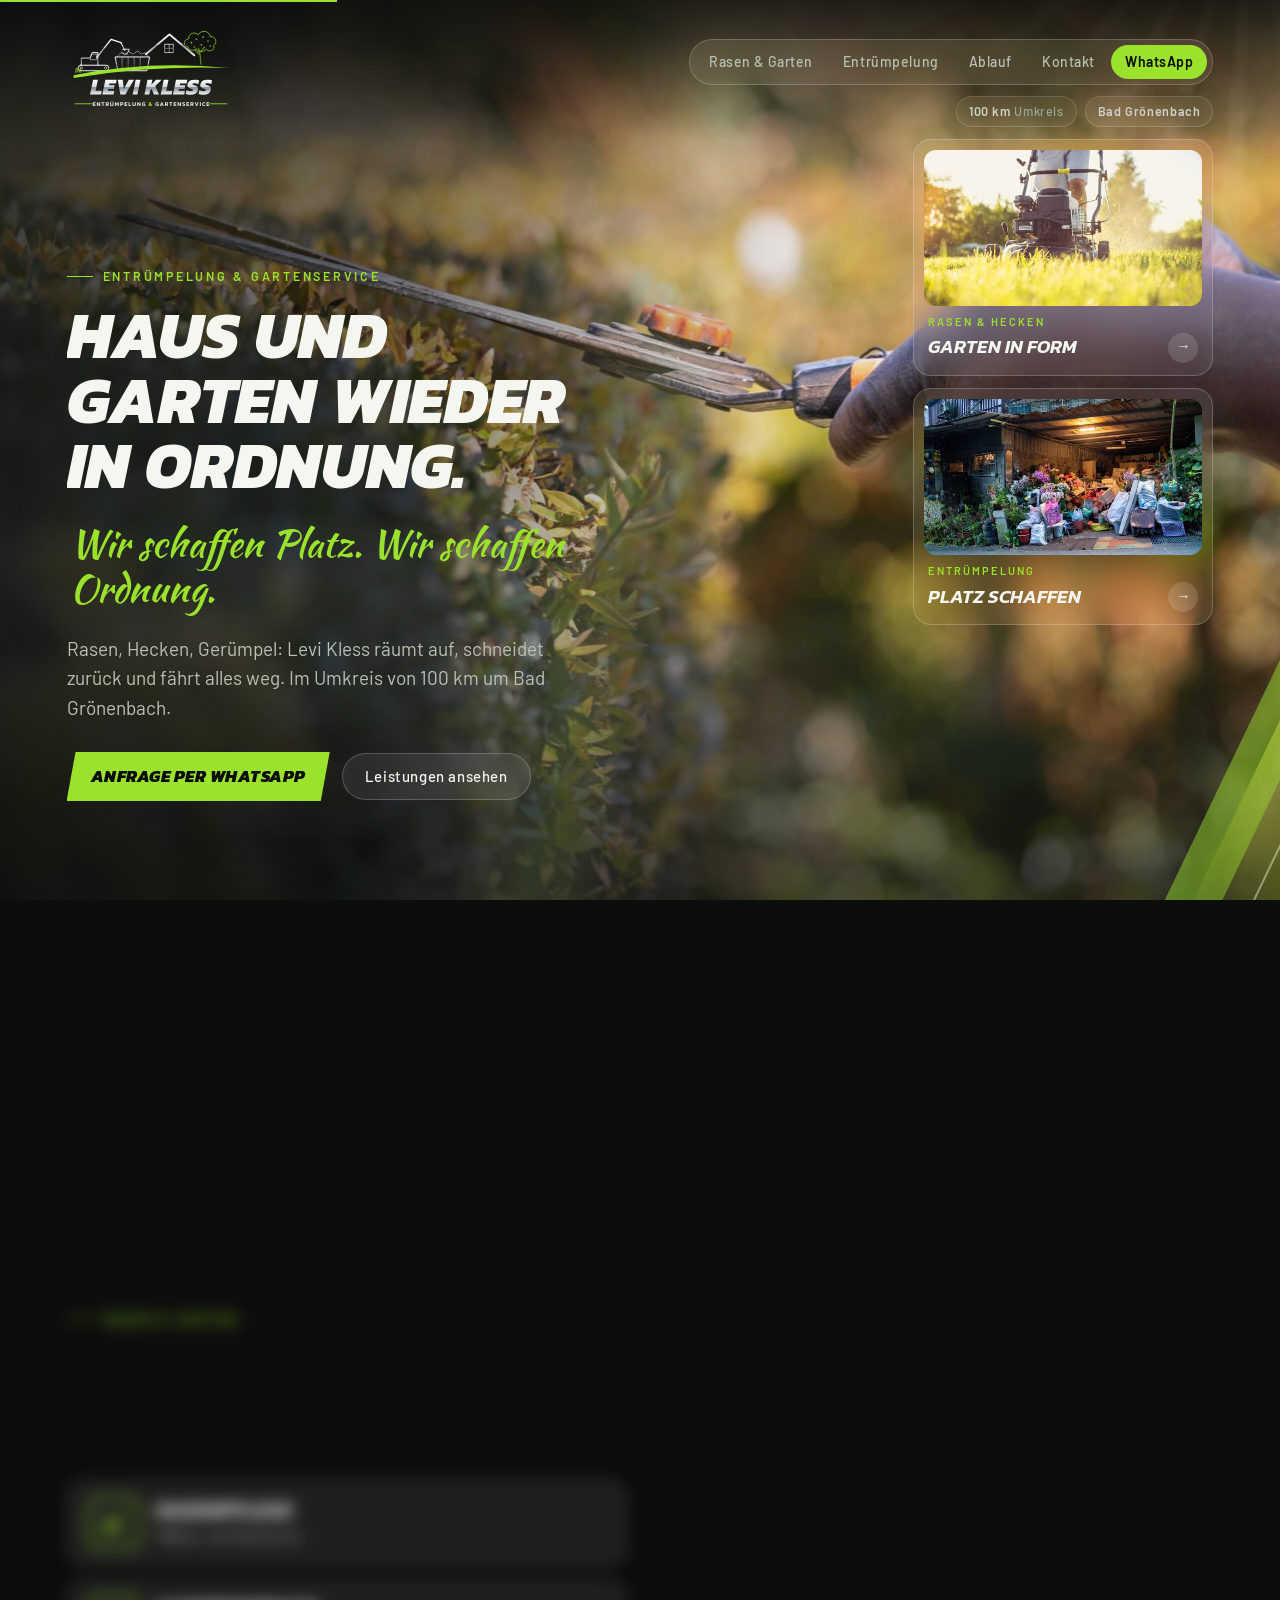
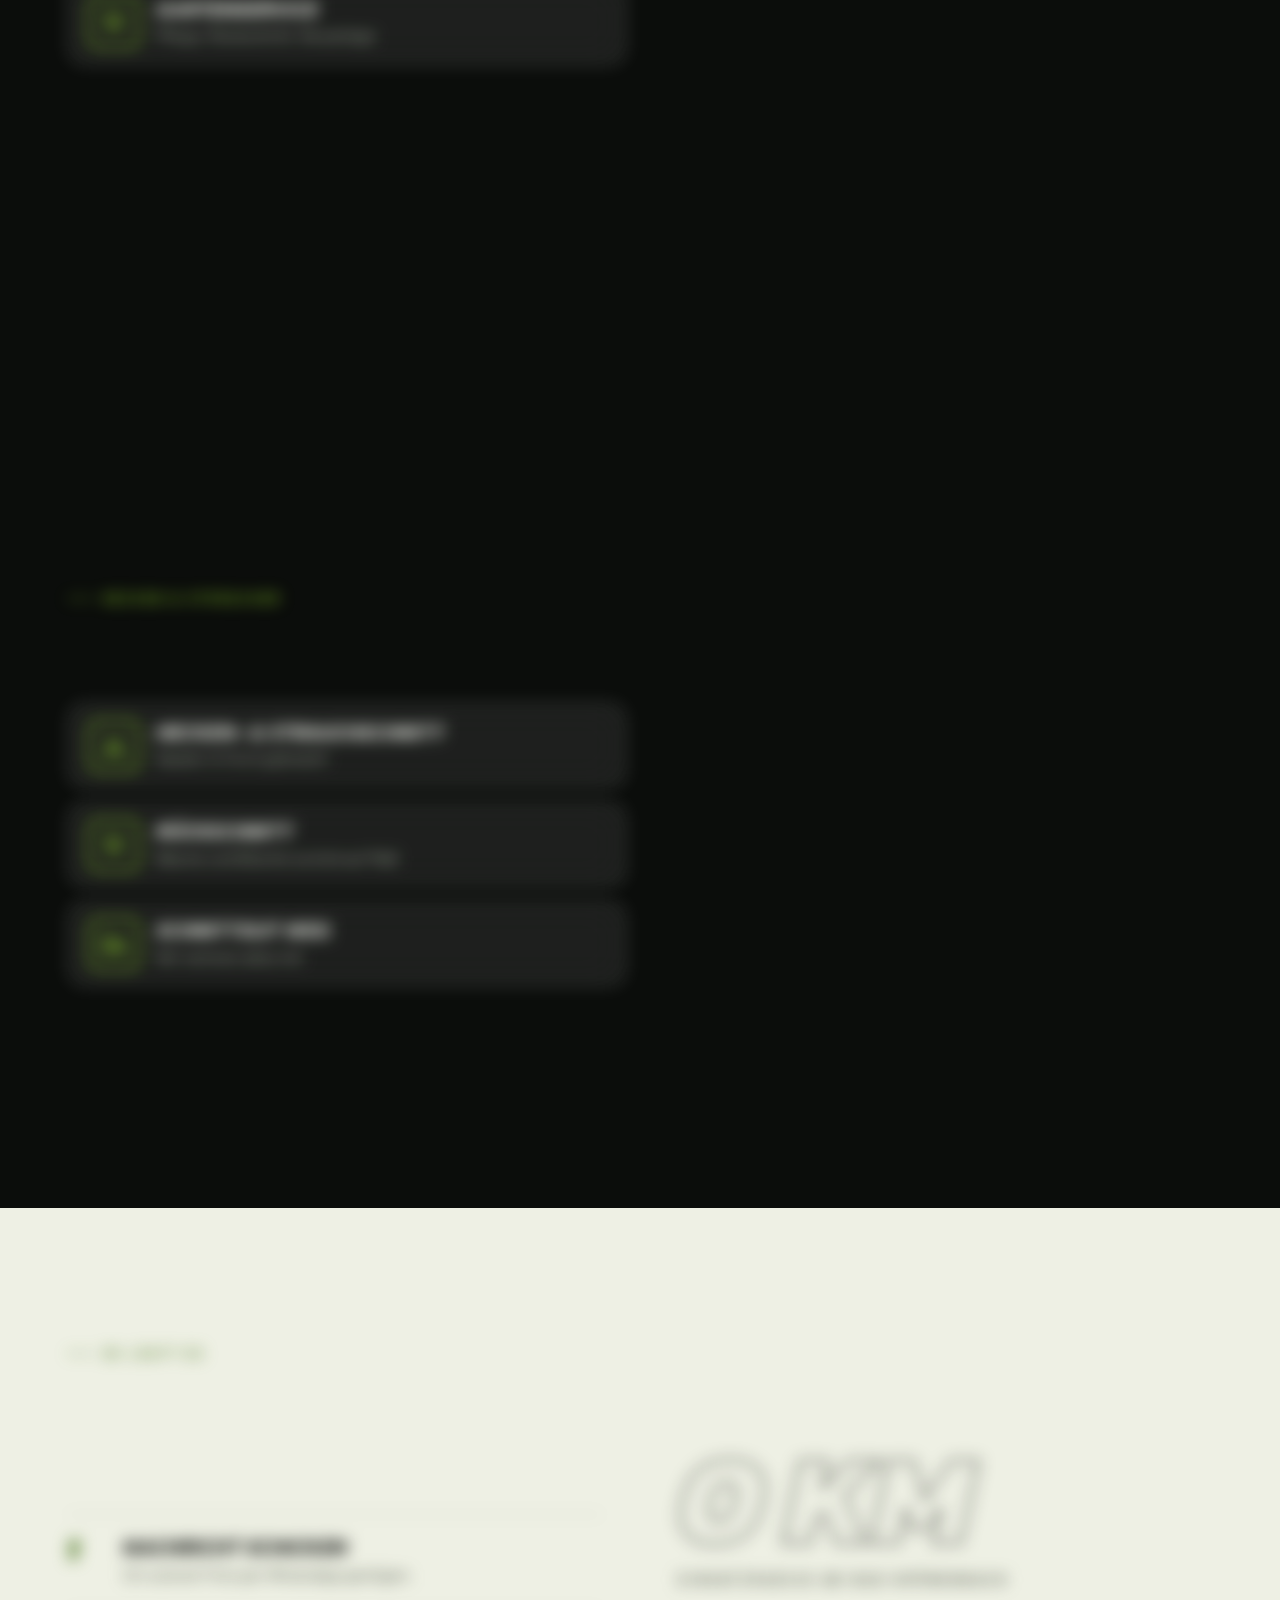
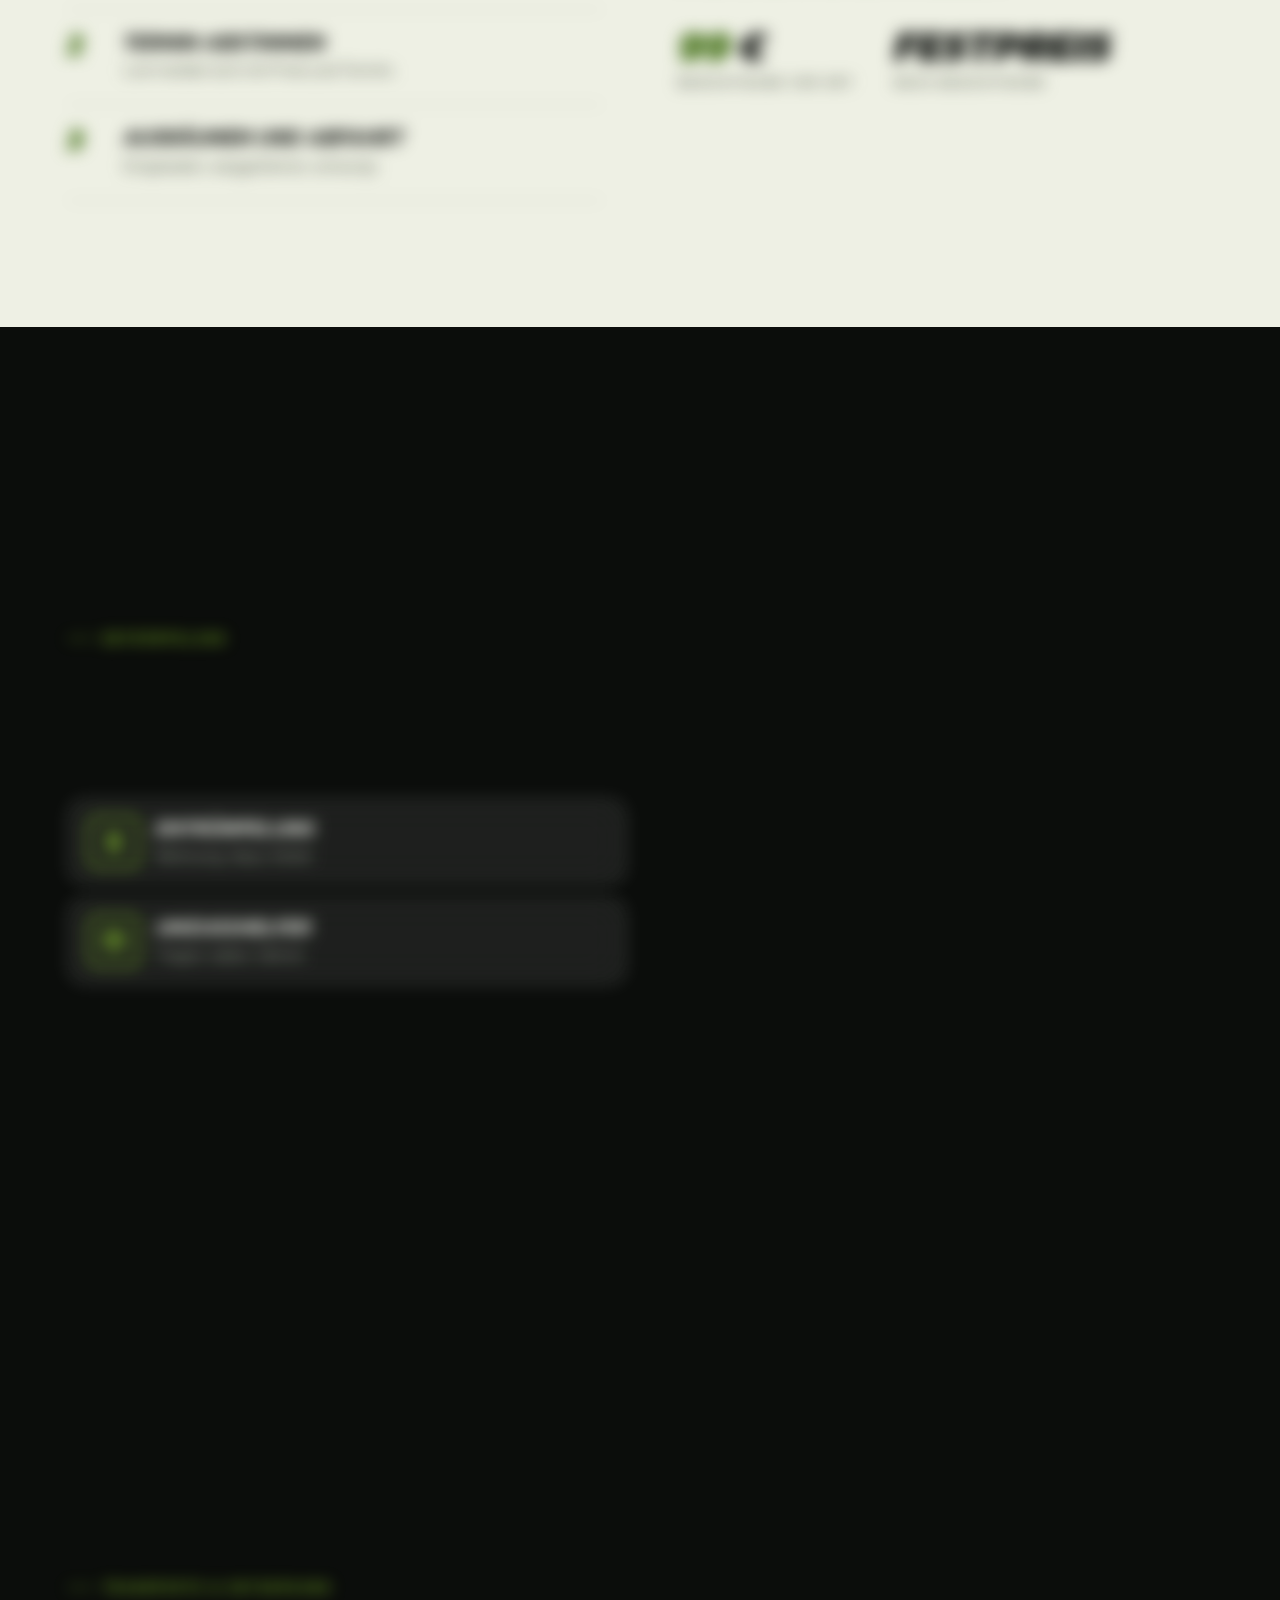
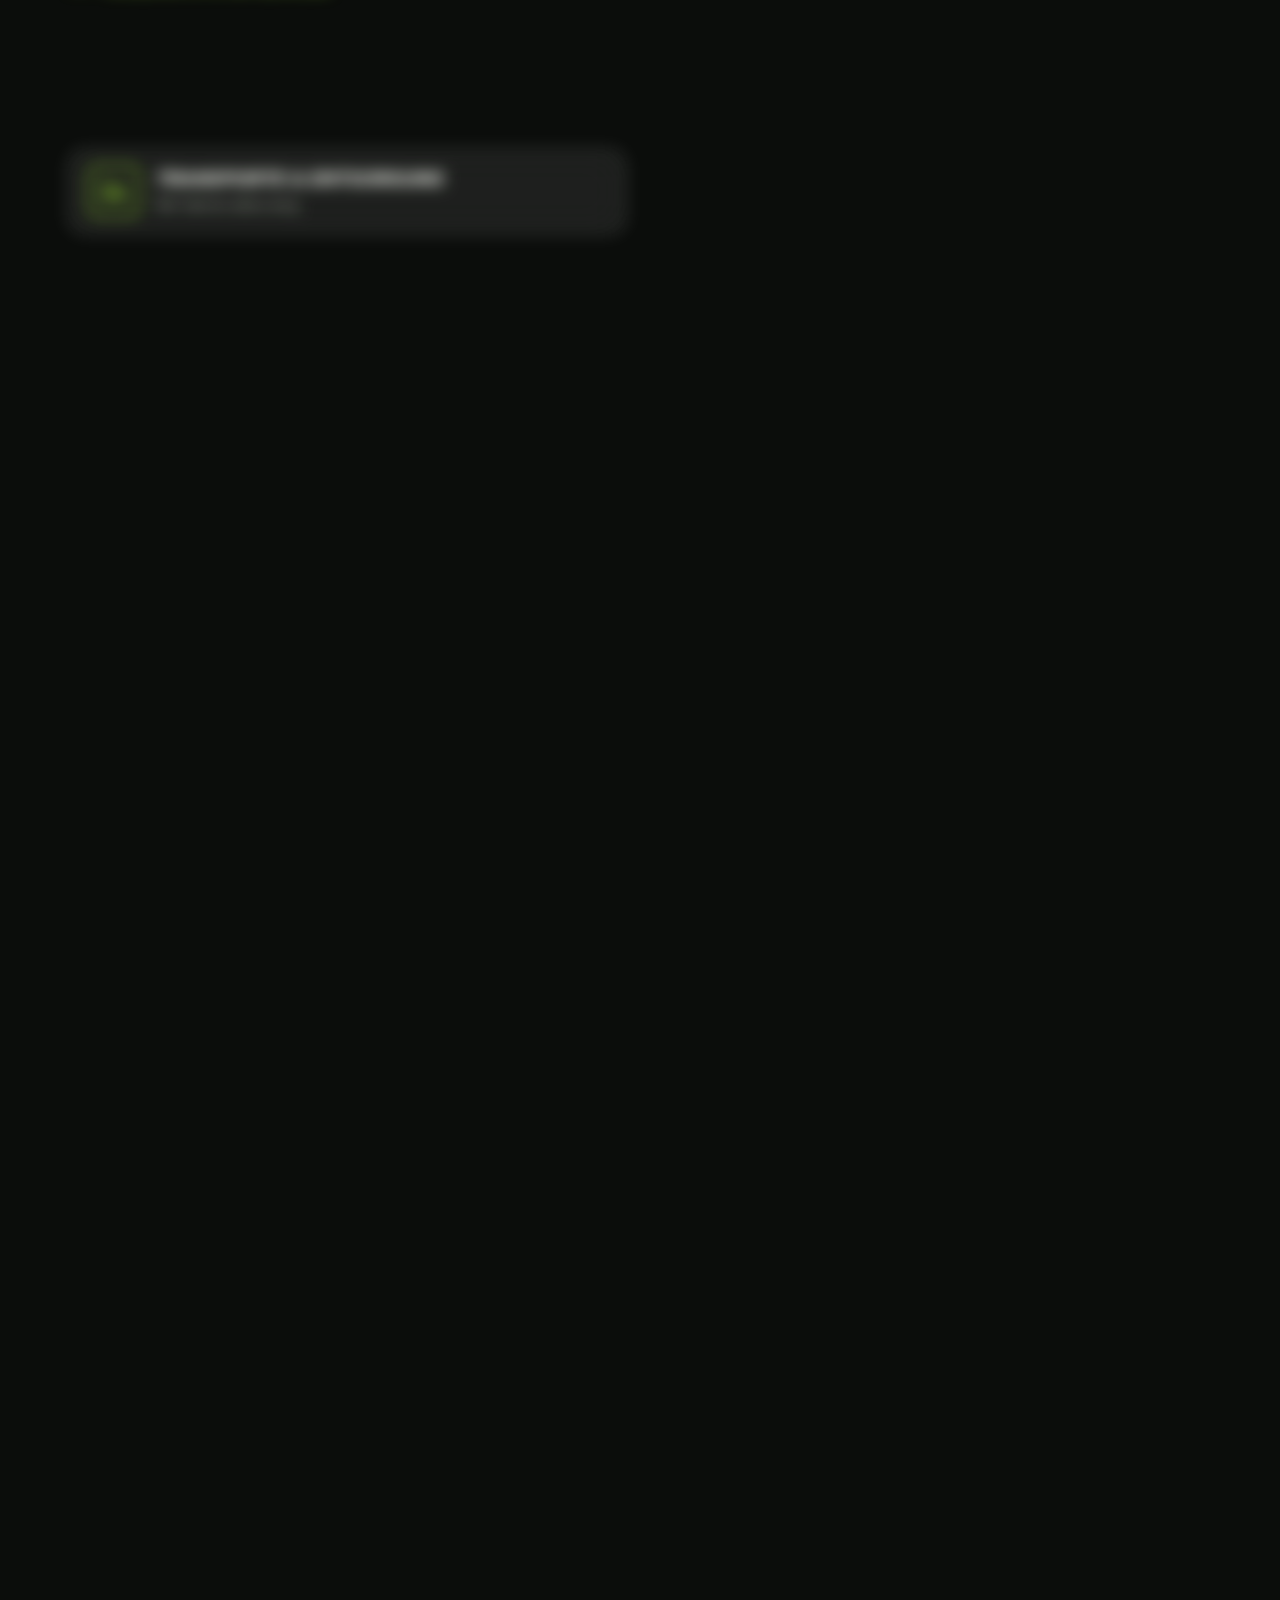
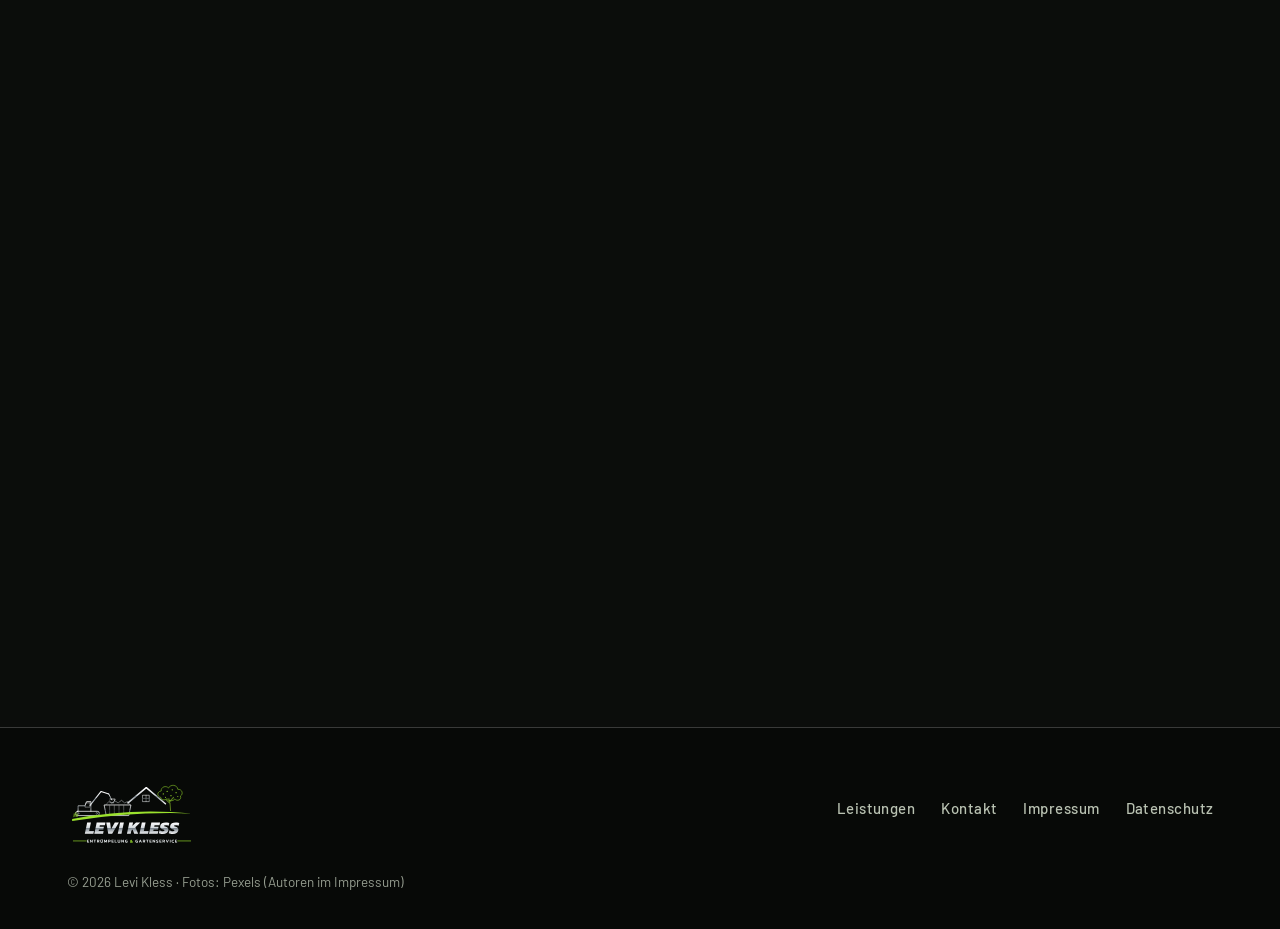
==== commit 2a228cfc: "Foto-Variante: Einseiter mit Wisch-Übergängen, Zahlen, FAQ, Impressum, Datenschutz Co-Authored-By: C" ====
--- a/index.html
+++ b/index.html
@@ -2,19 +2,33 @@
 <html lang="de">
 <head>
 <meta charset="utf-8">
-<meta name="viewport" content="width=device-width, initial-scale=1">
-<title>Levi Kless – Entrümpelung &amp; Gartenservice | Bad Grönenbach &amp; Allgäu</title>
-<meta name="description" content="Entrümpelung, Gartenservice, Transporte und Umzugshilfe aus Bad Grönenbach. Im Umkreis von 100 km: Memmingen, Kempten, Ottobeuren, Mindelheim. Termin per WhatsApp.">
+<meta name="viewport" content="width=device-width, initial-scale=1, viewport-fit=cover">
+<title>Levi Kless – Entrümpelung &amp; Gartenservice in Bad Grönenbach</title>
+<meta name="description" content="Entrümpelung, Gartenservice, Rasenpflege, Heckenschnitt, Transporte und Umzugshelfer. Festpreis nach kostenloser Besichtigung. 100 km rund um Bad Grönenbach.">
 <meta name="robots" content="noindex">
+<meta name="theme-color" content="#0b0d0b">
 <link rel="icon" href="img/logo.svg" type="image/svg+xml">
-<link rel="preload" href="fonts/kanit-800-italic-latin.woff2" as="font" type="font/woff2" crossorigin>
-<link rel="stylesheet" href="css/style.css">
+<link rel="stylesheet" href="css/site.css">
+<script type="application/ld+json">{"@context": "https://schema.org", "@type": "FAQPage", "mainEntity": [{"@type": "Question", "name": "Was kostet eine Entrümpelung?", "acceptedAnswer": {"@type": "Answer", "text": "Das hängt von der Menge, der Etage und dem Zugang ab. Nach einer kostenlosen Besichtigung nennen wir Ihnen einen festen Preis, ohne versteckte Kosten."}}, {"@type": "Question", "name": "Wie schnell können Sie kommen?", "acceptedAnswer": {"@type": "Answer", "text": "Oft schon kurzfristig. Schreiben Sie uns per WhatsApp, dann nennen wir Ihnen den nächsten freien Termin."}}, {"@type": "Question", "name": "Muss ich bei der Entrümpelung dabei sein?", "acceptedAnswer": {"@type": "Answer", "text": "Nein. Nach der Besichtigung reicht eine Schlüsselübergabe, wir melden uns, wenn alles fertig ist."}}, {"@type": "Question", "name": "Wann darf man Hecken schneiden?", "acceptedAnswer": {"@type": "Answer", "text": "Vom 1. März bis 30. September sind laut Bundesnaturschutzgesetz nur schonende Form- und Pflegeschnitte erlaubt. Starke Rückschnitte machen wir deshalb von Oktober bis Ende Februar."}}, {"@type": "Question", "name": "Nehmen Sie den Grünschnitt mit?", "acceptedAnswer": {"@type": "Answer", "text": "Ja. Schnittgut und Laub nehmen wir mit und entsorgen es fachgerecht."}}, {"@type": "Question", "name": "In welchen Orten sind Sie tätig?", "acceptedAnswer": {"@type": "Answer", "text": "Im Umkreis von 100 km um Bad Grönenbach, zum Beispiel in Memmingen, Kempten, Ottobeuren, Mindelheim und Kaufbeuren."}}]}</script>
+<script>document.documentElement.classList.add('js');</script>
 </head>
 <body>
-
-<header class="site-header home">
-  <div class="wrap">
-    <a class="logo" href="index.html" aria-label="Levi Kless – Startseite"><svg class="logo-svg" viewBox="0 0 610 350" role="img" aria-label="Levi Kless Entrümpelung &amp; Gartenservice"><defs><linearGradient id="lk-ch" x1="0" y1="0" x2="0" y2="1"><stop offset="0" stop-color="#ffffff"/><stop offset=".48" stop-color="#d3d8dc"/><stop offset=".52" stop-color="#8a939a"/><stop offset="1" stop-color="#eef1f2"/></linearGradient>
+<div class="stage" aria-hidden="true">
+  <div class="scene"><div class="kb"><img src="img/scene-1.jpg" alt="" style="object-position:50% 55%"></div></div>
+  <div class="scene"><div class="kb"><img src="img/scene-2.jpg" alt="" style="object-position:50% 50%"></div></div>
+  <div class="scene"><div class="kb"><img src="img/scene-3.jpg" alt="" style="object-position:50% 50%"></div></div>
+  <div class="scene"><div class="kb"><img src="img/scene-4.jpg" alt="" style="object-position:50% 50%"></div></div>
+  <div class="scene"><div class="kb"><img src="img/scene-5.jpg" alt="" style="object-position:50% 50%"></div></div>
+  <div class="scene"><div class="kb"><img src="img/scene-6.jpg" alt="" style="object-position:58% 45%"></div></div>
+  <div class="rays"></div><div class="sheen"></div><div class="mist"></div><div class="mist m2"></div>
+  <svg class="cut" id="cut" aria-hidden="true"><polygon class="cband"/><polygon class="cglow"/><line class="cthin"/></svg>
+</div>
+<div class="grain" aria-hidden="true"></div>
+<div class="curtain" aria-hidden="true"></div>
+<div class="bar" id="bar"></div>
+
+<header class="top gut">
+  <a class="brand" href="#start" aria-label="Levi Kless – Entrümpelung &amp; Gartenservice, nach oben"><svg class="logo-svg" aria-hidden="true" focusable="false" viewBox="0 0 610 350" ><defs><linearGradient id="lk-ch" x1="0" y1="0" x2="0" y2="1"><stop offset="0" stop-color="#ffffff"/><stop offset=".48" stop-color="#d3d8dc"/><stop offset=".52" stop-color="#8a939a"/><stop offset="1" stop-color="#eef1f2"/></linearGradient>
 <linearGradient id="lk-cht" x1="0" y1="0" x2="0" y2="1"><stop offset="0" stop-color="#ffffff"/><stop offset=".5" stop-color="#cfd5da"/><stop offset=".53" stop-color="#7f8890"/><stop offset="1" stop-color="#f2f4f5"/></linearGradient></defs><g id="art" fill="none" stroke="url(#lk-ch)" stroke-linecap="round" stroke-linejoin="round">
   <!-- excavator -->
   <rect x="40" y="186" width="112" height="20" rx="10" stroke-width="3.5"/>
@@ -46,147 +60,179 @@
 <path d="M30 214 l4 -18 l3 16 l5 -22 l2 22 l6 -14 l-1 16" fill="none" stroke="#9BE22D" stroke-width="2" stroke-linejoin="round"/>
 <path d="M83.528 292.0 94.68 239.192H112.31L103.946 278.552H126.578L123.79 292.0ZM128.152 292.0 139.304 239.192H180.386L177.68 252.23H154.228L152.752 258.954H173.17000000000002L170.382 272.32H149.964L148.488 278.962H171.94L169.234 292.0ZM193.44 292.0 184.338 239.192H202.214L206.478 271.336L224.436 239.192H243.37800000000001L211.89000000000001 292.0ZM238.146 292.0 249.298 239.192H266.928L255.776 292.0ZM281.228 292.0 292.38 239.192H310.01000000000005L306.48400000000004 255.92000000000002L323.786 239.192H343.71200000000005L320.834 261.004L334.036 292.0H315.34000000000003L307.632 272.156L301.892 277.486L298.858 292.0ZM340.038 292.0 351.19 239.192H368.82000000000005L360.456 278.552H383.088L380.3 292.0ZM384.66200000000003 292.0 395.814 239.192H436.8960000000001L434.19000000000005 252.23H410.73800000000006L409.26200000000006 258.954H429.68000000000006L426.89200000000005 272.32H406.47400000000005L404.99800000000005 278.962H428.45000000000005L425.744 292.0ZM448.884 292.82Q443.55400000000003 292.82 438.716 291.918Q433.87800000000004 291.016 430.762 289.376L433.714 275.6Q437.158 277.404 441.545 278.552Q445.932 279.7 449.786 279.7Q453.06600000000003 279.7 454.99300000000005 279.044Q456.92 278.388 457.24800000000005 276.584Q457.658 274.534 455.198 273.591Q452.738 272.648 447.982 270.926Q442.65200000000004 268.95799999999997 439.86400000000003 266.047Q437.076 263.136 437.076 258.544Q437.076 256.658 437.56800000000004 254.608Q439.372 246.07999999999998 445.645 242.226Q451.918 238.372 463.644 238.372Q466.432 238.372 469.50700000000006 238.741Q472.58200000000005 239.11 475.37 239.643Q478.158 240.176 480.04400000000004 240.832L477.09200000000004 254.69Q473.32000000000005 253.05 469.958 252.353Q466.596 251.656 463.726 251.656Q461.67600000000004 251.656 459.79 251.861Q457.904 252.066 456.71500000000003 252.763Q455.526 253.46 455.526 254.936Q455.526 256.248 457.45300000000003 256.945Q459.38000000000005 257.642 463.562 258.872Q470.53200000000004 260.922 473.197 264.366Q475.862 267.81 475.862 272.156Q475.862 274.288 475.37 276.502Q473.812 283.882 467.375 288.351Q460.93800000000005 292.82 448.884 292.82ZM495.64 292.82Q490.31 292.82 485.472 291.918Q480.634 291.016 477.518 289.376L480.46999999999997 275.6Q483.914 277.404 488.301 278.552Q492.688 279.7 496.542 279.7Q499.822 279.7 501.749 279.044Q503.676 278.388 504.004 276.584Q504.414 274.534 501.95399999999995 273.591Q499.49399999999997 272.648 494.738 270.926Q489.408 268.95799999999997 486.62 266.047Q483.832 263.136 483.832 258.544Q483.832 256.658 484.324 254.608Q486.128 246.07999999999998 492.40099999999995 242.226Q498.674 238.372 510.4 238.372Q513.188 238.372 516.2629999999999 238.741Q519.338 239.11 522.126 239.643Q524.914 240.176 526.8 240.832L523.848 254.69Q520.076 253.05 516.7139999999999 252.353Q513.352 251.656 510.48199999999997 251.656Q508.432 251.656 506.546 251.861Q504.65999999999997 252.066 503.471 252.763Q502.282 253.46 502.282 254.936Q502.282 256.248 504.209 256.945Q506.136 257.642 510.318 258.872Q517.288 260.922 519.953 264.366Q522.6179999999999 267.81 522.6179999999999 272.156Q522.6179999999999 274.288 522.126 276.502Q520.568 283.882 514.131 288.351Q507.694 292.82 495.64 292.82Z" fill="url(#lk-cht)" stroke="#0d0f0d" stroke-width="1.5" paint-order="stroke"/><path d="M28 326 H92 M518 326 H582" stroke="#9BE22D" stroke-width="3"/>
 <path d="M93.84349999999998 334.0V320.476H103.81849999999999V323.08H97.22449999999998V325.915H103.04149999999998V328.561H97.22449999999998V331.396H103.81849999999999V334.0ZM108.43549999999998 334.0V320.476H111.33349999999997L117.08749999999998 328.561V320.476H120.48949999999998V334.0H117.57049999999998L111.81649999999998 325.936V334.0ZM128.76049999999998 334.0V323.08H124.79149999999997V320.476H136.11049999999997V323.08H132.14149999999998V334.0ZM140.62249999999997 334.0V320.476H147.38449999999997Q149.77849999999998 320.476 150.91249999999997 321.736Q152.04649999999998 322.996 152.04649999999998 325.117Q152.04649999999998 326.48199999999997 151.3535 327.51099999999997Q150.66049999999998 328.54 149.46349999999998 329.044Q149.75749999999996 329.275 149.93599999999998 329.5585Q150.11449999999996 329.842 150.32449999999997 330.346L151.92049999999998 334.0H148.39249999999998L146.88049999999998 330.556Q146.69149999999996 330.115 146.39749999999998 329.9155Q146.10349999999997 329.716 145.55749999999998 329.716H144.00349999999997V334.0ZM144.00349999999997 327.112H146.50249999999997Q147.48949999999996 327.112 148.04599999999996 326.61850000000004Q148.60249999999996 326.125 148.60249999999996 325.117Q148.60249999999996 323.08 146.6495 323.08H144.00349999999997ZM159.4775 319.006V316.717H161.9555V319.006ZM163.80349999999999 319.006V316.717H166.2815V319.006ZM162.87949999999998 334.21Q160.9895 334.21 159.593 333.601Q158.1965 332.992 157.43 331.795Q156.6635 330.598 156.6635 328.855V320.476H160.0445V328.54Q160.0445 329.947 160.77949999999998 330.64Q161.5145 331.333 162.87949999999998 331.333Q164.2445 331.333 164.97949999999997 330.64Q165.7145 329.947 165.7145 328.54V320.476H169.0955V328.855Q169.0955 330.598 168.329 331.795Q167.5625 332.992 166.166 333.601Q164.7695 334.21 162.87949999999998 334.21ZM174.1325 334.0V320.476H177.4715L181.1465 327.973L184.8005 320.476H188.11849999999998V334.0H184.73749999999998V326.23L182.07049999999998 331.69H180.2015L177.5135 326.23V334.0ZM193.2605 334.0V320.476H199.91750000000002Q201.5345 320.476 202.5845 321.1165Q203.6345 321.757 204.149 322.849Q204.6635 323.941 204.6635 325.306Q204.6635 326.692 204.0755 327.76300000000003Q203.4875 328.834 202.406 329.4325Q201.3245 330.031 199.83350000000002 330.031H196.6415V334.0ZM196.6415 327.427H199.07750000000001Q200.1485 327.427 200.68400000000003 326.839Q201.2195 326.251 201.2195 325.285Q201.2195 324.235 200.726 323.6575Q200.23250000000002 323.08 199.1825 323.08H196.6415ZM208.9865 334.0V320.476H218.9615V323.08H212.3675V325.915H218.1845V328.561H212.3675V331.396H218.9615V334.0ZM223.57850000000002 334.0V320.476H226.95950000000002V331.396H233.34350000000003V334.0ZM243.75650000000002 334.21Q241.86650000000003 334.21 240.47000000000003 333.601Q239.07350000000002 332.992 238.30700000000002 331.795Q237.54050000000004 330.598 237.54050000000004 328.855V320.476H240.92150000000004V328.54Q240.92150000000004 329.947 241.65650000000005 330.64Q242.39150000000004 331.333 243.75650000000002 331.333Q245.12150000000003 331.333 245.85650000000004 330.64Q246.59150000000002 329.947 246.59150000000002 328.54V320.476H249.97250000000003V328.855Q249.97250000000003 330.598 249.20600000000002 331.795Q248.43950000000004 332.992 247.04300000000003 333.601Q245.64650000000003 334.21 243.75650000000002 334.21ZM255.00950000000003 334.0V320.476H257.9075L263.66150000000005 328.561V320.476H267.06350000000003V334.0H264.14450000000005L258.39050000000003 325.936V334.0ZM278.94650000000007 334.21Q275.43950000000007 334.21 273.61250000000007 332.4355Q271.78550000000007 330.661 271.78550000000007 327.427Q271.78550000000007 324.046 273.6545000000001 322.156Q275.52350000000007 320.266 279.15650000000005 320.266Q280.3955000000001 320.266 281.3930000000001 320.413Q282.3905000000001 320.56 283.29350000000005 320.854V323.752Q282.3905000000001 323.416 281.4140000000001 323.28999999999996Q280.43750000000006 323.164 279.40850000000006 323.164Q277.22450000000003 323.164 276.2270000000001 324.20349999999996Q275.2295000000001 325.243 275.2295000000001 327.427Q275.2295000000001 329.422 276.1745000000001 330.37750000000005Q277.1195000000001 331.333 278.9675000000001 331.333Q280.18550000000005 331.333 281.23550000000006 330.997V328.435H278.3165000000001V326.314H284.07050000000004V333.013Q283.35650000000004 333.475 282.086 333.8425Q280.81550000000004 334.21 278.94650000000007 334.21ZM327.7805 334.21Q324.2735 334.21 322.4465 332.4355Q320.6195 330.661 320.6195 327.427Q320.6195 324.046 322.48850000000004 322.156Q324.3575 320.266 327.9905 320.266Q329.22950000000003 320.266 330.22700000000003 320.413Q331.22450000000003 320.56 332.1275 320.854V323.752Q331.22450000000003 323.416 330.24800000000005 323.28999999999996Q329.2715 323.164 328.2425 323.164Q326.0585 323.164 325.06100000000004 324.20349999999996Q324.06350000000003 325.243 324.06350000000003 327.427Q324.06350000000003 329.422 325.0085 330.37750000000005Q325.9535 331.333 327.80150000000003 331.333Q329.0195 331.333 330.0695 330.997V328.435H327.1505V326.314H332.9045V333.013Q332.1905 333.475 330.91999999999996 333.8425Q329.6495 334.21 327.7805 334.21ZM337.2065 334.0 342.3725 320.476H346.0265L351.1925 334.0H347.6645L346.4465 330.934H341.93149999999997L340.73449999999997 334.0ZM342.3935 328.435H345.98449999999997L344.1785 323.731ZM355.91450000000003 334.0V320.476H362.67650000000003Q365.0705 320.476 366.2045 321.736Q367.3385 322.996 367.3385 325.117Q367.3385 326.48199999999997 366.64549999999997 327.51099999999997Q365.9525 328.54 364.7555 329.044Q365.0495 329.275 365.228 329.5585Q365.4065 329.842 365.61650000000003 330.346L367.21250000000003 334.0H363.6845L362.1725 330.556Q361.9835 330.115 361.6895 329.9155Q361.3955 329.716 360.84950000000003 329.716H359.2955V334.0ZM359.2955 327.112H361.7945Q362.7815 327.112 363.33799999999997 326.61850000000004Q363.8945 326.125 363.8945 325.117Q363.8945 323.08 361.9415 323.08H359.2955ZM375.1895 334.0V323.08H371.2205V320.476H382.53950000000003V323.08H378.57050000000004V334.0ZM387.05150000000003 334.0V320.476H397.0265V323.08H390.4325V325.915H396.2495V328.561H390.4325V331.396H397.0265V334.0ZM401.6435 334.0V320.476H404.5415L410.2955 328.561V320.476H413.6975V334.0H410.7785L405.0245 325.936V334.0ZM423.1445 334.21Q421.8005 334.21 420.635 334.0105Q419.46950000000004 333.811 418.6295 333.433V330.556Q419.55350000000004 330.955 420.677 331.207Q421.8005 331.459 422.80850000000004 331.459Q424.06850000000003 331.459 424.688 331.228Q425.3075 330.997 425.3075 330.22Q425.3075 329.695 425.00300000000004 329.38Q424.6985 329.065 424.016 328.82349999999997Q423.3335 328.582 422.1575 328.246Q420.7715 327.826 419.9525 327.3115Q419.1335 326.797 418.77650000000006 326.062Q418.4195 325.327 418.4195 324.256Q418.4195 322.324 419.80550000000005 321.295Q421.1915 320.266 423.9005 320.266Q425.0765 320.266 426.1895 320.4445Q427.3025 320.623 427.9955 320.854V323.752Q427.09250000000003 323.395 426.17900000000003 323.227Q425.26550000000003 323.059 424.40450000000004 323.059Q423.2705 323.059 422.567 323.269Q421.86350000000004 323.479 421.86350000000004 324.235Q421.86350000000004 324.676 422.1155 324.9385Q422.3675 325.201 422.987 325.411Q423.60650000000004 325.621 424.6775 325.915Q426.3365 326.356 427.2185 326.9755Q428.1005 327.595 428.4365 328.4035Q428.77250000000004 329.212 428.77250000000004 330.22Q428.77250000000004 332.005 427.38650000000007 333.10749999999996Q426.00050000000005 334.21 423.1445 334.21ZM433.4945 334.0V320.476H443.4695V323.08H436.8755V325.915H442.6925V328.561H436.8755V331.396H443.4695V334.0ZM448.0865 334.0V320.476H454.8485Q457.24249999999995 320.476 458.37649999999996 321.736Q459.5105 322.996 459.5105 325.117Q459.5105 326.48199999999997 458.8175 327.51099999999997Q458.12449999999995 328.54 456.92749999999995 329.044Q457.2215 329.275 457.4 329.5585Q457.57849999999996 329.842 457.7885 330.346L459.3845 334.0H455.8565L454.3445 330.556Q454.15549999999996 330.115 453.8615 329.9155Q453.5675 329.716 453.02149999999995 329.716H451.4675V334.0ZM451.4675 327.112H453.9665Q454.95349999999996 327.112 455.51 326.61850000000004Q456.06649999999996 326.125 456.06649999999996 325.117Q456.06649999999996 323.08 454.1135 323.08H451.4675ZM468.9785 334.0 463.8125 320.476H467.34049999999996L470.7845 330.136L474.2495 320.476H477.7985L472.6325 334.0ZM482.5205 334.0V320.476H485.9015V334.0ZM497.8895 334.21Q494.3405 334.21 492.482 332.3935Q490.62350000000004 330.577 490.62350000000004 327.343Q490.62350000000004 323.962 492.44000000000005 322.11400000000003Q494.2565 320.266 497.86850000000004 320.266Q499.1075 320.266 500.08400000000006 320.45500000000004Q501.06050000000005 320.644 501.9635 320.959V323.92Q500.1365 323.164 498.12050000000005 323.164Q496.0205 323.164 495.04400000000004 324.172Q494.06750000000005 325.18 494.06750000000005 327.343Q494.06750000000005 329.401 495.09650000000005 330.367Q496.12550000000005 331.333 498.1625 331.333Q499.14950000000005 331.333 500.1155 331.1545Q501.0815 330.976 501.9845 330.598V333.58Q501.1025 333.874 500.1155 334.04200000000003Q499.12850000000003 334.21 497.8895 334.21ZM506.70650000000006 334.0V320.476H516.6815V323.08H510.08750000000003V325.915H515.9045V328.561H510.08750000000003V331.396H516.6815V334.0Z" fill="#e6eaec"/><path d="M306.8285 334.315 305.44250000000005 332.908Q303.84650000000005 334.21 301.0955 334.21Q298.7225 334.21 297.30500000000006 333.202Q295.88750000000005 332.194 295.88750000000005 330.514Q295.88750000000005 329.128 296.62250000000006 328.1725Q297.3575 327.217 298.7225 326.461Q298.05050000000006 325.789 297.65150000000006 325.13800000000003Q297.25250000000005 324.487 297.25250000000005 323.584Q297.25250000000005 322.114 298.3235000000001 321.19Q299.39450000000005 320.266 301.22150000000005 320.266Q303.04850000000005 320.266 304.13000000000005 321.169Q305.21150000000006 322.072 305.21150000000006 323.584Q305.21150000000006 324.613 304.7495 325.3795Q304.2875 326.146 303.36350000000004 326.86L305.58950000000004 329.149Q305.84150000000005 328.666 305.84150000000005 327.952V327.574H308.38250000000005V328.057Q308.38250000000005 328.876 308.13050000000004 329.653Q307.87850000000003 330.43 307.47950000000003 330.976L308.92850000000004 332.425ZM301.1795 325.495Q301.83050000000003 325.096 302.16650000000004 324.7285Q302.50250000000005 324.361 302.50250000000005 323.752Q302.50250000000005 323.206 302.19800000000004 322.8595Q301.8935 322.513 301.2635 322.513Q300.59150000000005 322.513 300.28700000000003 322.8805Q299.9825 323.248 299.9825 323.752Q299.9825 324.214 300.28700000000003 324.634Q300.59150000000005 325.054 301.1795 325.495ZM301.0955 331.9Q302.5445 331.9 303.38450000000006 331.102L300.80150000000003 328.456Q299.9825 328.813 299.5625 329.2645Q299.14250000000004 329.716 299.14250000000004 330.43Q299.14250000000004 331.144 299.68850000000003 331.522Q300.2345 331.9 301.0955 331.9Z" fill="#9BE22D"/><metadata></metadata></svg></a>
-    <button class="menu-btn" aria-label="Menü öffnen" aria-expanded="false"><span></span><span></span><span></span></button>
-    <nav class="nav">
-      <a href="entruempelung.html">Entrümpelung</a>
-      <a href="gartenservice.html">Gartenservice</a>
-      <a href="transporte-umzug.html">Transporte &amp; Umzug</a>
-      <a class="btn btn-green" href="#anfrage"><svg viewBox="0 0 24 24" fill="currentColor" aria-hidden="true"><path d="M12 2a10 10 0 0 0-8.6 15.1L2 22l5-1.3A10 10 0 1 0 12 2Zm0 18.2c-1.5 0-3-.4-4.2-1.2l-.3-.2-3 .8.8-2.9-.2-.3A8.2 8.2 0 1 1 12 20.2Zm4.5-6.1c-.2-.1-1.5-.7-1.7-.8-.2-.1-.4-.1-.6.1l-.8 1c-.1.2-.3.2-.5.1a6.7 6.7 0 0 1-3.3-2.9c-.3-.4.2-.4.7-1.3.1-.2 0-.3 0-.4l-.8-1.8c-.2-.5-.4-.4-.6-.4h-.5c-.2 0-.4.1-.6.3-.2.2-.8.8-.8 2s.9 2.3 1 2.5c.1.2 1.7 2.6 4.1 3.6 1.5.7 2.1.7 2.9.6.5-.1 1.5-.6 1.7-1.2.2-.6.2-1.1.1-1.2l-.4-.3Z"/></svg> WhatsApp</a>
-    </nav>
+  <div class="hdr-r">
+  <nav class="pill" aria-label="Hauptmenü">
+    <a href="#rasen">Rasen &amp; Garten</a>
+    <a href="#entruempelung">Entrümpelung</a>
+    <a href="#ablauf">Ablauf</a>
+    <a href="#kontakt">Kontakt</a>
+    <a class="go" href="https://wa.me/491603313379" target="_blank" rel="noopener">WhatsApp</a>
+  </nav>
+  <button class="burger" type="button" aria-label="Menü öffnen" aria-expanded="false" aria-controls="drawer"><span></span><span></span><span></span></button>
   </div>
 </header>
+<nav class="drawer" id="drawer" aria-label="Menü">
+  <a href="#rasen">Rasen &amp; Garten</a>
+  <a href="#entruempelung">Entrümpelung</a>
+  <a href="#transport">Transporte</a>
+  <a href="#ablauf">Ablauf</a>
+  <a href="#faq">Fragen</a>
+  <a href="#kontakt">Kontakt</a>
+  <a class="go" href="https://wa.me/491603313379" target="_blank" rel="noopener">WhatsApp schreiben</a>
+</nav>
 
 <main>
-  <!-- Startbildschirm -->
-  <section class="hero">
-    <div class="hero-media"><div class="hero-photo" role="img" aria-label="Schubkarre mit Gartengeräten in einem grünen Garten"></div></div>
-    <div class="hero-text">
-      <h1><span class="line"><span>Wir schaffen</span></span><span class="line"><span><em>Platz</em> &amp; <em>Ordnung</em></span></span></h1>
-      <p class="lead">Entrümpelung, Gartenservice, Transporte und Umzugshilfe. Aus Bad Grönenbach, im Umkreis von 100&nbsp;km.</p>
-      <div class="hero-actions">
-        <a class="btn btn-green" href="#anfrage"><svg viewBox="0 0 24 24" fill="currentColor" aria-hidden="true"><path d="M12 2a10 10 0 0 0-8.6 15.1L2 22l5-1.3A10 10 0 1 0 12 2Zm0 18.2c-1.5 0-3-.4-4.2-1.2l-.3-.2-3 .8.8-2.9-.2-.3A8.2 8.2 0 1 1 12 20.2Zm4.5-6.1c-.2-.1-1.5-.7-1.7-.8-.2-.1-.4-.1-.6.1l-.8 1c-.1.2-.3.2-.5.1a6.7 6.7 0 0 1-3.3-2.9c-.3-.4.2-.4.7-1.3.1-.2 0-.3 0-.4l-.8-1.8c-.2-.5-.4-.4-.6-.4h-.5c-.2 0-.4.1-.6.3-.2.2-.8.8-.8 2s.9 2.3 1 2.5c.1.2 1.7 2.6 4.1 3.6 1.5.7 2.1.7 2.9.6.5-.1 1.5-.6 1.7-1.2.2-.6.2-1.1.1-1.2l-.4-.3Z"/></svg> Termin per WhatsApp</a>
-        <a class="btn btn-ghost" href="tel:+491603313379">0160 3313379</a>
-      </div>
-    </div>
-  </section>
-
-  <!-- Vorteile -->
-  <section class="facts">
+  <section class="panel hero gut" id="start" data-scene="0">
+    <div class="col">
+      <p class="kicker rv" style="--d:.5s">Entrümpelung &amp; Gartenservice</p>
+      <h1 class="rv" data-words style="--d:.65s">Haus und Garten wieder in Ordnung.</h1>
+      <p class="script rv" style="--d:1.5s">Wir schaffen Platz. Wir schaffen Ordnung.</p>
+      <p class="lead rv" style="--d:1.4s">Rasen, Hecken, Gerümpel: Levi Kless räumt auf, schneidet zurück und fährt alles weg. Im Umkreis von 100 km um Bad Grönenbach.</p>
+      <div class="row rv" style="--d:1.7s">
+        <a class="btn" href="https://wa.me/491603313379" target="_blank" rel="noopener">Anfrage per WhatsApp</a>
+        <a class="ghost" href="#rasen">Leistungen ansehen</a>
+      </div>
+    </div>
+    <aside class="side rv" style="--d:1.9s">
+      <div class="chips">
+        <span class="chip glass"><b>100 km</b> Umkreis</span>
+        <span class="chip glass"><b>Bad Grönenbach</b></span>
+      </div>
+      <a class="card-link glass" href="#rasen"><span class="imw"><img class="im" src="img/card-2.jpg" alt=""></span><small>Rasen &amp; Hecken</small><strong>Garten in Form <i>→</i></strong></a>
+      <a class="card-link glass" href="#entruempelung"><span class="imw"><img class="im" src="img/card-4.jpg" alt=""></span><small>Entrümpelung</small><strong>Platz schaffen <i>→</i></strong></a>
+    </aside>
+  </section>
+
+  <section class="panel gut" id="rasen" data-scene="1">
+    <div class="col">
+      <p class="kicker rv">Rasen &amp; Garten</p>
+      <h2 class="rv" data-words>Wenn der Rasen wieder atmet.</h2>
+      <ul class="cards">
+        <li class="glass rv" style="--d:.15s"><span class="card-icon ic-mower" aria-hidden="true"><svg viewBox="0 0 24 24" fill="none" stroke="currentColor" stroke-width="1.7" stroke-linecap="round" stroke-linejoin="round" aria-hidden="true"><path d="M3 15h13l-1.5-5H6L3 15ZM14.5 10l3-7h2.5"/><circle cx="6" cy="18" r="2"/><circle cx="14" cy="18" r="2"/></svg></span><div><b>Rasenpflege</b><span>Mähen, Vertikutieren</span></div></li>
+        <li class="glass rv" style="--d:.3s"><span class="card-icon ic-tree" aria-hidden="true"><svg viewBox="0 0 24 24" fill="none" stroke="currentColor" stroke-width="1.7" stroke-linecap="round" stroke-linejoin="round" aria-hidden="true"><path d="M12 21v-6M12 15l-3-2.5M12 13.5l2.5-2"/><path d="M7.5 15.5A4 4 0 0 1 6 8.2a4.5 4.5 0 0 1 8.4-3A4 4 0 0 1 19 10a3.5 3.5 0 0 1-2.5 5.5Z"/></svg></span><div><b>Gartenservice</b><span>Pflege, Rückschnitt, Neuanlage</span></div></li>
+      </ul>
+    </div>
+  </section>
+
+  <section class="panel gut" id="hecken" data-scene="2">
+    <div class="col">
+      <p class="kicker rv">Hecken &amp; Sträucher</p>
+      <h2 class="rv" data-words>Schnitt, der sitzt.</h2>
+      <ul class="cards">
+        <li class="glass rv" style="--d:.15s"><span class="card-icon ic-shears" aria-hidden="true"><svg viewBox="0 0 24 24" fill="none" stroke="currentColor" stroke-width="1.7" stroke-linecap="round" stroke-linejoin="round" aria-hidden="true"><circle cx="6.5" cy="18" r="2.5"/><circle cx="17.5" cy="18" r="2.5"/><path d="M8.3 16.2 19 4M15.7 16.2 5 4"/></svg></span><div><b>Hecken- &amp; Strauchschnitt</b><span>Sauber in Form gebracht</span></div></li>
+        <li class="glass rv" style="--d:.3s"><span class="card-icon ic-tree" aria-hidden="true"><svg viewBox="0 0 24 24" fill="none" stroke="currentColor" stroke-width="1.7" stroke-linecap="round" stroke-linejoin="round" aria-hidden="true"><path d="M12 21v-6M12 15l-3-2.5M12 13.5l2.5-2"/><path d="M7.5 15.5A4 4 0 0 1 6 8.2a4.5 4.5 0 0 1 8.4-3A4 4 0 0 1 19 10a3.5 3.5 0 0 1-2.5 5.5Z"/></svg></span><div><b>Rückschnitt</b><span>Bäume und Büsche zurück auf Maß</span></div></li>
+        <li class="glass rv" style="--d:.45s"><span class="card-icon ic-truck" aria-hidden="true"><svg viewBox="0 0 24 24" fill="none" stroke="currentColor" stroke-width="1.7" stroke-linecap="round" stroke-linejoin="round" aria-hidden="true"><path d="M2 6h11v10H2zM13 9h4.5l3.5 3.5V16h-8"/><circle cx="6" cy="18" r="2"/><circle cx="17" cy="18" r="2"/></svg></span><div><b>Schnittgut weg</b><span>Wir nehmen alles mit</span></div></li>
+      </ul>
+    </div>
+  </section>
+
+  <section class="light gut" id="ablauf">
     <div class="wrap">
-      <div><b><span class="count" data-to="100">100</span> km</b><span>Einsatzgebiet rund um Bad Grönenbach</span></div>
-      <div><b>Festpreis</b><span>nach Besichtigung</span></div>
-      <div><b>0 €</b><span>Besichtigung vor Ort</span></div>
-    </div>
-  </section>
-
-  <!-- Leistungen -->
-  <section class="section" id="leistungen">
-    <div class="wrap">
-      <p class="kicker">Unsere Leistungen</p>
-      <h2>Alles aus <em>einer Hand</em></h2>
-      <div class="cards">
-        <a class="card" href="entruempelung.html">
-          <span class="card-icon ic-bin"><svg viewBox="0 0 24 24" fill="none" stroke="currentColor" stroke-width="1.7" stroke-linecap="round" stroke-linejoin="round" aria-hidden="true"><path d="M5 7h14M10 7V4h4v3M7 7l1 13h8l1-13M10.5 10.5v6.5M13.5 10.5v6.5"/></svg></span>
-          <h3>Entrümpelung</h3>
-          <p>Wohnung, Haus, Keller, Dachboden und Garage. Wir räumen leer und entsorgen fachgerecht.</p>
-          <span class="card-more">Mehr erfahren →</span>
-        </a>
-        <a class="card" href="gartenservice.html">
-          <span class="card-icon ic-tree"><svg viewBox="0 0 24 24" fill="none" stroke="currentColor" stroke-width="1.7" stroke-linecap="round" stroke-linejoin="round" aria-hidden="true"><path d="M12 21v-6M12 15l-3-2.5M12 13.5l2.5-2"/><path d="M7.5 15.5A4 4 0 0 1 6 8.2a4.5 4.5 0 0 1 8.4-3A4 4 0 0 1 19 10a3.5 3.5 0 0 1-2.5 5.5Z"/></svg></span>
-          <h3>Gartenservice</h3>
-          <p>Gartenpflege, Rückschnitt und Neuanlage. Damit Ihr Garten das ganze Jahr gepflegt aussieht.</p>
-          <span class="card-more">Mehr erfahren →</span>
-        </a>
-        <a class="card" href="gartenservice.html#rasen">
-          <span class="card-icon ic-mower"><svg viewBox="0 0 24 24" fill="none" stroke="currentColor" stroke-width="1.7" stroke-linecap="round" stroke-linejoin="round" aria-hidden="true"><path d="M3 15h13l-1.5-5H6L3 15ZM14.5 10l3-7h2.5"/><circle cx="6" cy="18" r="2"/><circle cx="14" cy="18" r="2"/></svg></span>
-          <h3>Rasenpflege</h3>
-          <p>Mähen und Vertikutieren, einmalig oder regelmäßig.</p>
-          <span class="card-more">Mehr erfahren →</span>
-        </a>
-        <a class="card" href="gartenservice.html#hecken">
-          <span class="card-icon ic-shears"><svg viewBox="0 0 24 24" fill="none" stroke="currentColor" stroke-width="1.7" stroke-linecap="round" stroke-linejoin="round" aria-hidden="true"><circle cx="6.5" cy="18" r="2.5"/><circle cx="17.5" cy="18" r="2.5"/><path d="M8.3 16.2 19 4M15.7 16.2 5 4"/></svg></span>
-          <h3>Hecken- &amp; Strauchschnitt</h3>
-          <p>Formschnitt und Rückschnitt, inklusive Abtransport vom Grünschnitt.</p>
-          <span class="card-more">Mehr erfahren →</span>
-        </a>
-        <a class="card" href="transporte-umzug.html#transporte">
-          <span class="card-icon ic-truck"><svg viewBox="0 0 24 24" fill="none" stroke="currentColor" stroke-width="1.7" stroke-linecap="round" stroke-linejoin="round" aria-hidden="true"><path d="M2 6h11v10H2zM13 9h4.5l3.5 3.5V16h-8"/><circle cx="6" cy="18" r="2"/><circle cx="17" cy="18" r="2"/></svg></span>
-          <h3>Transporte &amp; Entsorgung</h3>
-          <p>Sperrmüll, Grünschnitt, Möbel: Wir holen ab und bringen weg.</p>
-          <span class="card-more">Mehr erfahren →</span>
-        </a>
-        <a class="card" href="transporte-umzug.html#umzug">
-          <span class="card-icon ic-box"><svg viewBox="0 0 24 24" fill="none" stroke="currentColor" stroke-width="1.7" stroke-linecap="round" stroke-linejoin="round" aria-hidden="true"><path d="M3 7.5 12 3l9 4.5v9L12 21l-9-4.5v-9ZM3 7.5l9 4.5 9-4.5M12 12v9M7.5 5.2l9 4.5"/></svg></span>
-          <h3>Umzugshelfer</h3>
-          <p>Tragen, Laden, Aufbauen. Schnell, zuverlässig, stark.</p>
-          <span class="card-more">Mehr erfahren →</span>
-        </a>
-      </div>
-    </div>
-  </section>
-
-  <!-- Anfrage per WhatsApp -->
-  <section class="section section-dark" id="anfrage">
-    <div class="wrap anfrage">
-      <div class="anfrage-text">
-        <p class="kicker">Anfrage</p>
-        <h2>Termin per <em>WhatsApp</em></h2>
-        <p>Kurz ausfüllen und absenden: WhatsApp öffnet sich mit Ihrer fertigen Nachricht. Wir melden uns schnell zurück und vereinbaren einen Besichtigungstermin.</p>
-        <p class="script">Wir schaffen Platz.<br>Wir schaffen Ordnung.</p>
-      </div>
-      <form class="form" id="wa-form" novalidate>
+      <div>
+        <p class="kicker rv">So läuft es</p>
+        <h2 class="rv" data-words>Drei Schritte zum freien Platz.</h2>
+        <ol class="steps">
+          <li class="rv" style="--d:.1s"><em>1</em><div><b>Nachricht schicken</b><span>Ort und ein Foto per WhatsApp genügen.</span></div></li>
+          <li class="rv" style="--d:.25s"><em>2</em><div><b>Termin abstimmen</b><span>Levi meldet sich mit Preis und Termin.</span></div></li>
+          <li class="rv" style="--d:.4s"><em>3</em><div><b>Ausräumen und Abfahrt</b><span>Eingeladen, weggefahren, entsorgt.</span></div></li>
+        </ol>
+      </div>
+      <div class="rcol">
+        <div class="big rv" style="--d:.3s"><span class="count" data-to="100">100</span> km<small>Einsatzradius ab Bad Grönenbach</small></div>
+        <div class="stats rv" style="--d:.5s">
+          <div><b><span class="count" data-from="99" data-to="0">0</span>&nbsp;€</b><span>Besichtigung vor Ort</span></div>
+          <div><b>Festpreis</b><span>nach Besichtigung</span></div>
+        </div>
+      </div>
+    </div>
+  </section>
+
+  <section class="panel gut" id="entruempelung" data-scene="3">
+    <div class="col">
+      <p class="kicker rv">Entrümpelung</p>
+      <h2 class="rv" data-words>Raus mit dem Ballast.</h2>
+      <ul class="cards">
+        <li class="glass rv" style="--d:.15s"><span class="card-icon ic-bin" aria-hidden="true"><svg viewBox="0 0 24 24" fill="none" stroke="currentColor" stroke-width="1.7" stroke-linecap="round" stroke-linejoin="round" aria-hidden="true"><path d="M5 7h14M10 7V4h4v3M7 7l1 13h8l1-13M10.5 10.5v6.5M13.5 10.5v6.5"/></svg></span><div><b>Entrümpelung</b><span>Wohnung, Haus, Keller</span></div></li>
+        <li class="glass rv" style="--d:.3s"><span class="card-icon ic-box" aria-hidden="true"><svg viewBox="0 0 24 24" fill="none" stroke="currentColor" stroke-width="1.7" stroke-linecap="round" stroke-linejoin="round" aria-hidden="true"><path d="M3 7.5 12 3l9 4.5v9L12 21l-9-4.5v-9ZM3 7.5l9 4.5 9-4.5M12 12v9M7.5 5.2l9 4.5"/></svg></span><div><b>Umzugshelfer</b><span>Tragen, laden, fahren</span></div></li>
+      </ul>
+    </div>
+  </section>
+
+  <section class="panel gut" id="transport" data-scene="4">
+    <div class="col">
+      <p class="kicker rv">Transporte &amp; Entsorgung</p>
+      <h2 class="rv" data-words>Eingeladen. Weggefahren.</h2>
+      <ul class="cards">
+        <li class="glass rv" style="--d:.15s"><span class="card-icon ic-truck" aria-hidden="true"><svg viewBox="0 0 24 24" fill="none" stroke="currentColor" stroke-width="1.7" stroke-linecap="round" stroke-linejoin="round" aria-hidden="true"><path d="M2 6h11v10H2zM13 9h4.5l3.5 3.5V16h-8"/><circle cx="6" cy="18" r="2"/><circle cx="17" cy="18" r="2"/></svg></span><div><b>Transporte &amp; Entsorgung</b><span>Wir fahren alles weg</span></div></li>
+      </ul>
+    </div>
+  </section>
+
+    <section class="panel gut" id="faq">
+    <div class="col wide">
+      <div class="faq">
+        <div>
+          <p class="kicker rv">Häufige Fragen</p>
+          <h2 class="rv" data-words>Gut zu wissen.</h2>
+        </div>
+        <div class="faq-list">
+          <details class="rv" style="--d:0.10s"><summary>Was kostet eine Entrümpelung?</summary><p>Das hängt von der Menge, der Etage und dem Zugang ab. Nach einer kostenlosen Besichtigung nennen wir Ihnen einen festen Preis, ohne versteckte Kosten.</p></details>
+          <details class="rv" style="--d:0.18s"><summary>Wie schnell können Sie kommen?</summary><p>Oft schon kurzfristig. Schreiben Sie uns per WhatsApp, dann nennen wir Ihnen den nächsten freien Termin.</p></details>
+          <details class="rv" style="--d:0.26s"><summary>Muss ich bei der Entrümpelung dabei sein?</summary><p>Nein. Nach der Besichtigung reicht eine Schlüsselübergabe, wir melden uns, wenn alles fertig ist.</p></details>
+          <details class="rv" style="--d:0.34s"><summary>Wann darf man Hecken schneiden?</summary><p>Vom 1. März bis 30. September sind laut Bundesnaturschutzgesetz nur schonende Form- und Pflegeschnitte erlaubt. Starke Rückschnitte machen wir deshalb von Oktober bis Ende Februar.</p></details>
+          <details class="rv" style="--d:0.42s"><summary>Nehmen Sie den Grünschnitt mit?</summary><p>Ja. Schnittgut und Laub nehmen wir mit und entsorgen es fachgerecht.</p></details>
+          <details class="rv" style="--d:0.50s"><summary>In welchen Orten sind Sie tätig?</summary><p>Im Umkreis von 100 km um Bad Grönenbach, zum Beispiel in Memmingen, Kempten, Ottobeuren, Mindelheim und Kaufbeuren.</p></details>
+        </div>
+      </div>
+    </div>
+  </section>
+
+  <section class="panel gut kpanel" id="kontakt" data-scene="5">
+    <div class="kgrid">
+      <div class="col">
+        <p class="kicker rv">Platz ist da</p>
+        <h2 class="rv" data-words>Jetzt anfragen.</h2>
+        <p class="script rv" style="--d:.6s">Wir schaffen Platz. Wir schaffen Ordnung.</p>
+        <p class="lead rv" style="--d:.8s">Kurz ausfüllen und absenden: WhatsApp öffnet sich mit Ihrer fertigen Nachricht. Wir melden uns schnell und vereinbaren einen Besichtigungstermin.</p>
+        <ul class="facts rv" style="--d:1.0s">
+          <li><b>Telefon / WhatsApp:</b> 0160 3313379</li>
+          <li><b>E-Mail:</b> Levikless@web.de</li>
+          <li><b>Standort:</b> Allgäuer Straße 4, 87730 Bad Grönenbach</li>
+        </ul>
+      </div>
+      <form class="kform glass rv" id="wa-form" novalidate style="--d:.5s">
         <fieldset>
           <legend>Was dürfen wir für Sie tun?</legend>
-          <div class="chips"><label class="chip"><input type="checkbox" name="leistung" value="Entrümpelung"><span>Entrümpelung</span></label><label class="chip"><input type="checkbox" name="leistung" value="Gartenservice"><span>Gartenservice</span></label><label class="chip"><input type="checkbox" name="leistung" value="Rasenpflege"><span>Rasenpflege</span></label><label class="chip"><input type="checkbox" name="leistung" value="Hecken- &amp; Strauchschnitt"><span>Hecken- &amp; Strauchschnitt</span></label><label class="chip"><input type="checkbox" name="leistung" value="Transporte &amp; Entsorgung"><span>Transporte &amp; Entsorgung</span></label><label class="chip"><input type="checkbox" name="leistung" value="Umzugshelfer"><span>Umzugshelfer</span></label></div>
+          <div class="fchips"><label class="fchip"><input type="checkbox" name="leistung" value="Entrümpelung"><span>Entrümpelung</span></label><label class="fchip"><input type="checkbox" name="leistung" value="Gartenservice"><span>Gartenservice</span></label><label class="fchip"><input type="checkbox" name="leistung" value="Rasenpflege"><span>Rasenpflege</span></label><label class="fchip"><input type="checkbox" name="leistung" value="Hecken- & Strauchschnitt"><span>Hecken- &amp; Strauchschnitt</span></label><label class="fchip"><input type="checkbox" name="leistung" value="Transporte & Entsorgung"><span>Transporte &amp; Entsorgung</span></label><label class="fchip"><input type="checkbox" name="leistung" value="Umzugshelfer"><span>Umzugshelfer</span></label></div>
         </fieldset>
-        <div class="row2">
+        <div class="frow">
           <label>Ort<input type="text" name="ort" placeholder="z. B. Memmingen" autocomplete="address-level2"></label>
           <label>Wunschtermin<input type="text" name="termin" placeholder="z. B. nächste Woche"></label>
         </div>
-        <label>Kurze Beschreibung<textarea name="text" rows="4" placeholder="z. B. Keller ca. 20 m², Möbel und Kartons"></textarea></label>
+        <label>Kurze Beschreibung<textarea name="text" rows="2" placeholder="z. B. Keller ca. 20 m², Möbel und Kartons"></textarea></label>
         <label>Ihr Name<input type="text" name="name" autocomplete="name" required></label>
-        <p class="form-error" id="form-error" hidden>Bitte wählen Sie eine Leistung und geben Sie Ihren Namen an.</p>
-        <button class="btn btn-green btn-big" type="submit"><svg viewBox="0 0 24 24" fill="currentColor" aria-hidden="true"><path d="M12 2a10 10 0 0 0-8.6 15.1L2 22l5-1.3A10 10 0 1 0 12 2Zm0 18.2c-1.5 0-3-.4-4.2-1.2l-.3-.2-3 .8.8-2.9-.2-.3A8.2 8.2 0 1 1 12 20.2Zm4.5-6.1c-.2-.1-1.5-.7-1.7-.8-.2-.1-.4-.1-.6.1l-.8 1c-.1.2-.3.2-.5.1a6.7 6.7 0 0 1-3.3-2.9c-.3-.4.2-.4.7-1.3.1-.2 0-.3 0-.4l-.8-1.8c-.2-.5-.4-.4-.6-.4h-.5c-.2 0-.4.1-.6.3-.2.2-.8.8-.8 2s.9 2.3 1 2.5c.1.2 1.7 2.6 4.1 3.6 1.5.7 2.1.7 2.9.6.5-.1 1.5-.6 1.7-1.2.2-.6.2-1.1.1-1.2l-.4-.3Z"/></svg> Anfrage per WhatsApp senden</button>
-        <p class="hint">Mit dem Klick öffnet sich WhatsApp. Ihre Nachricht wird erst gesendet, wenn Sie dort auf „Senden“ tippen. Dabei gelten die Datenschutzregeln von WhatsApp, mehr in der <a href="datenschutz.html">Datenschutzerklärung</a>.</p>
+        <p class="ferr" id="form-error" hidden>Bitte wählen Sie eine Leistung und geben Sie Ihren Namen an.</p>
+        <button class="btn fsend" type="submit"><svg viewBox="0 0 24 24" width="20" height="20" fill="currentColor" aria-hidden="true"><path d="M12 2a10 10 0 0 0-8.6 15.1L2 22l5-1.3A10 10 0 1 0 12 2Zm0 18.2c-1.5 0-3-.4-4.2-1.2l-.3-.2-3 .8.8-2.9-.2-.3A8.2 8.2 0 1 1 12 20.2Zm4.5-6.1c-.2-.1-1.5-.7-1.7-.8-.2-.1-.4-.1-.6.1l-.8 1c-.1.2-.3.2-.5.1a6.7 6.7 0 0 1-3.3-2.9c-.3-.4.2-.4.7-1.3.1-.2 0-.3 0-.4l-.8-1.8c-.2-.5-.4-.4-.6-.4h-.5c-.2 0-.4.1-.6.3-.2.2-.8.8-.8 2s.9 2.3 1 2.5c.1.2 1.7 2.6 4.1 3.6 1.5.7 2.1.7 2.9.6.5-.1 1.5-.6 1.7-1.2.2-.6.2-1.1.1-1.2l-.4-.3Z"/></svg> Anfrage per WhatsApp senden</button>
+        <p class="fhint">Mit dem Klick öffnet sich WhatsApp. Ihre Nachricht wird erst gesendet, wenn Sie dort auf „Senden“ tippen. Dabei gelten die Datenschutzregeln von WhatsApp.</p>
       </form>
     </div>
   </section>
-
-  <!-- Kontakt -->
-  <section class="section" id="kontakt">
-    <div class="wrap kontakt">
-      <div>
-        <p class="kicker">Kontakt</p>
-        <h2>Wir sind <em>für Sie da</em></h2>
-        <p>Levi Kless – Entrümpelung &amp; Gartenservice<br>Allgäuer Straße 4<br>87730 Bad Grönenbach (Zell)</p>
-        <p>Termine nach Vereinbarung.<br>Einsatzgebiet: 100&nbsp;km rund um Bad Grönenbach, z.&nbsp;B. Memmingen, Kempten, Ottobeuren, Mindelheim, Kaufbeuren.</p>
-      </div>
-      <div class="kontakt-list">
-        <a href="tel:+491603313379"><span class="card-icon small"><svg viewBox="0 0 24 24" fill="none" stroke="currentColor" stroke-width="1.8" stroke-linecap="round" stroke-linejoin="round"><path d="M5 3h4l2 5-2.5 1.5a11 11 0 0 0 6 6L16 13l5 2v4a2 2 0 0 1-2 2A16 16 0 0 1 3 5a2 2 0 0 1 2-2"/></svg></span><span><small>Telefon</small>0160 3313379</span></a>
-        <a href="#anfrage"><span class="card-icon small"><svg viewBox="0 0 24 24" fill="currentColor" aria-hidden="true"><path d="M12 2a10 10 0 0 0-8.6 15.1L2 22l5-1.3A10 10 0 1 0 12 2Zm0 18.2c-1.5 0-3-.4-4.2-1.2l-.3-.2-3 .8.8-2.9-.2-.3A8.2 8.2 0 1 1 12 20.2Zm4.5-6.1c-.2-.1-1.5-.7-1.7-.8-.2-.1-.4-.1-.6.1l-.8 1c-.1.2-.3.2-.5.1a6.7 6.7 0 0 1-3.3-2.9c-.3-.4.2-.4.7-1.3.1-.2 0-.3 0-.4l-.8-1.8c-.2-.5-.4-.4-.6-.4h-.5c-.2 0-.4.1-.6.3-.2.2-.8.8-.8 2s.9 2.3 1 2.5c.1.2 1.7 2.6 4.1 3.6 1.5.7 2.1.7 2.9.6.5-.1 1.5-.6 1.7-1.2.2-.6.2-1.1.1-1.2l-.4-.3Z"/></svg></span><span><small>WhatsApp</small>0160 3313379</span></a>
-        <a href="mailto:Levikless@web.de"><span class="card-icon small"><svg viewBox="0 0 24 24" fill="none" stroke="currentColor" stroke-width="1.8" stroke-linecap="round" stroke-linejoin="round"><rect x="3" y="5" width="18" height="14" rx="2"/><path d="m3 7 9 6 9-6"/></svg></span><span><small>E-Mail</small>Levikless@web.de</span></a>
-      </div>
-    </div>
-  </section>
 </main>
 
-<footer class="site-footer">
-  <div class="wrap">
-    <img src="img/logo.svg" alt="Levi Kless" width="150" height="86">
-    <nav>
-      <a href="entruempelung.html">Entrümpelung</a>
-      <a href="gartenservice.html">Gartenservice</a>
-      <a href="transporte-umzug.html">Transporte &amp; Umzug</a>
+<footer class="foot gut">
+  <div class="foot-in">
+    <a href="index.html" aria-label="Levi Kless, zur Startseite"><img src="img/logo.svg" alt="Levi Kless – Entrümpelung &amp; Gartenservice" width="130" height="75"></a>
+    <nav aria-label="Rechtliches">
+      <a href="index.html#rasen">Leistungen</a>
+      <a href="index.html#kontakt">Kontakt</a>
       <a href="impressum.html">Impressum</a>
       <a href="datenschutz.html">Datenschutz</a>
     </nav>
-    <p>© 2026 Levi Kless · Fotos: Pexels</p>
+    <p>© 2026 Levi Kless · Fotos: Pexels (Autoren im Impressum)</p>
   </div>
 </footer>
 
-<script src="js/gsap.min.js"></script>
-<script src="js/ScrollTrigger.min.js"></script>
-<script src="js/main.js"></script>
-<script src="js/animations.js"></script>
+
+<script src="js/site.js"></script>
 </body>
 </html>
--- a/css/site.css
+++ b/css/site.css
@@ -0,0 +1,306 @@
+
+/* Idee: ganzflächige Fotos als Bühne (fixiert), Text läuft darüber. Foto-Wechsel per Scroll mit Überblendung, langsamer Zoom, Nebel, Staub, Glas-Karten.
+   Ein dunkler Look (Levis Flyer) mit einem hellen Zwischenabschnitt wie im Referenzvideo. */
+:root{
+  --bg:#0b0d0b;
+  --text:#f4f6ef;
+  --muted:#b9c2b2;
+  --green:#9BE22D;
+  --cream:#eef0e4;
+  --ink:#121512;
+  --ink-2:#4d5547;
+  --leaf:#3f6d12;
+  --glass:rgba(255,255,255,.08);
+  --glass-line:rgba(255,255,255,.2);
+  --display:"Kanit","Arial Narrow",Arial,sans-serif;
+  --body:"Barlow","Segoe UI",Arial,sans-serif;
+  --script:"Kaushan Script","Segoe Script",cursive;
+  --ease:cubic-bezier(.16,.8,.2,1);
+  color-scheme:dark;
+}
+*{box-sizing:border-box}
+html{scroll-behavior:smooth}
+body{margin:0;background:var(--bg);color:var(--text);font:400 18px/1.55 var(--body);overflow-x:hidden}
+a{color:inherit}
+.gut{padding-left:max(20px,5.2vw,env(safe-area-inset-left,0px));padding-right:max(20px,5.2vw,env(safe-area-inset-right,0px))}
+
+/* ---------- Bühne ---------- */
+.stage{position:fixed;inset:0;z-index:0;overflow:hidden;background:var(--bg)}
+.scene{position:absolute;inset:0}
+.scene+.scene{visibility:hidden}
+.scene img{position:absolute;left:-3%;top:-6%;width:106%;height:112%;object-fit:cover;will-change:transform;transform-origin:50% 50%}
+.scene::after{content:"";position:absolute;inset:0;background:
+  linear-gradient(90deg,rgba(11,13,11,.82) 0,rgba(11,13,11,.5) 34%,rgba(11,13,11,.05) 64%),
+  linear-gradient(0deg,rgba(11,13,11,.7) 0,rgba(11,13,11,0) 38%),
+  linear-gradient(180deg,rgba(11,13,11,.55) 0,rgba(11,13,11,0) 22%)}
+.mist{position:absolute;inset:-20%;pointer-events:none;mix-blend-mode:screen;opacity:.5;
+  background:radial-gradient(40% 30% at 30% 60%,rgba(200,215,190,.20),transparent 70%),radial-gradient(35% 28% at 75% 40%,rgba(190,210,180,.16),transparent 70%);
+  animation:mist 40s ease-in-out infinite alternate}
+.mist.m2{animation-duration:55s;animation-direction:alternate-reverse;opacity:.35;background:radial-gradient(45% 25% at 60% 70%,rgba(220,230,205,.18),transparent 70%),radial-gradient(30% 30% at 15% 30%,rgba(180,200,170,.14),transparent 70%)}
+@keyframes mist{from{transform:translate3d(-4%,0,0) scale(1)}to{transform:translate3d(5%,-3%,0) scale(1.12)}}
+.grain{position:fixed;inset:-50%;z-index:3;pointer-events:none;opacity:.07;mix-blend-mode:overlay;
+  background-image:url("data:image/svg+xml;utf8,<svg xmlns='http://www.w3.org/2000/svg' width='160' height='160'><filter id='n'><feTurbulence type='fractalNoise' baseFrequency='.9' numOctaves='2' stitchTiles='stitch'/></filter><rect width='100%' height='100%' filter='url(%23n)'/></svg>");
+  animation:grain 1.2s steps(6) infinite}
+@keyframes grain{0%{transform:translate(0,0)}20%{transform:translate(-3%,2%)}40%{transform:translate(2%,-3%)}60%{transform:translate(-2%,-1%)}80%{transform:translate(3%,3%)}100%{transform:translate(0,0)}}
+.curtain{position:fixed;inset:0;z-index:9;background:var(--bg);pointer-events:none;animation:curtain 1.8s var(--ease) .1s forwards}
+@keyframes curtain{to{opacity:0;visibility:hidden}}
+
+
+
+/* ---------- Anfrage-Formular (letzte Szene) ---------- */
+.kpanel{padding-block:136px 34px}
+.kgrid{display:grid;grid-template-columns:minmax(0,1fr) minmax(0,520px);gap:clamp(28px,5vw,80px);align-items:center;width:100%}
+.kgrid .col{padding-block:0}
+.kform{display:grid;gap:12px;padding:18px 22px 16px;border-radius:20px;background:rgba(14,17,14,.55)}
+.kform fieldset{border:0;margin:0;padding:0;min-width:0}
+.kform legend,.kform label{font:600 14px/1.2 var(--body);color:var(--text);letter-spacing:.02em}
+.kform legend{margin-bottom:9px}
+.kform label{display:grid;gap:6px}
+.kform input[type=text],.kform textarea{width:100%;box-sizing:border-box;background:rgba(255,255,255,.08);border:1px solid var(--glass-line);border-radius:10px;color:var(--text);font:400 16px/1.3 var(--body);padding:11px 13px;transition:border-color .25s,background .25s;resize:vertical}
+.kform input::placeholder,.kform textarea::placeholder{color:rgba(240,243,235,.42)}
+.kform input:focus,.kform textarea:focus{outline:none;border-color:var(--green);background:rgba(255,255,255,.12)}
+.frow{display:grid;grid-template-columns:1fr 1fr;gap:12px}
+.fchips{display:flex;flex-wrap:wrap;gap:7px}
+.fchip{position:relative}
+.fchip input{position:absolute;opacity:0;pointer-events:none}
+.fchip span{display:inline-block;padding:8px 13px;border:1px solid var(--glass-line);border-radius:999px;font:500 14px/1 var(--body);color:var(--muted);cursor:pointer;transition:background .25s,color .25s,border-color .25s,transform .25s}
+.fchip span:hover{border-color:rgba(255,255,255,.45);color:var(--text)}
+.fchip input:checked+span{background:var(--green);border-color:var(--green);color:#0b0d0b;font-weight:600}
+.fchip input:focus-visible+span{outline:2px solid #fff;outline-offset:2px}
+.fsend{justify-content:center;border:0;cursor:pointer;width:100%;padding:16px 20px}
+.ferr{margin:0;color:#ff9a8a;font-size:15px}
+.fhint{margin:0;font-size:12.5px;line-height:1.45;color:var(--muted);opacity:.85}
+@media (max-width:899px){
+  .kgrid{grid-template-columns:1fr;align-items:start}
+  .kpanel{align-items:flex-start;padding-block:96px 48px}
+  .kgrid .col{padding-top:0;padding-bottom:0}
+  .frow{grid-template-columns:1fr}
+}
+
+/* ---------- Neue Bewegung (statt Staub) ---------- */
+.kb{position:absolute;inset:0;animation:kb 28s ease-in-out infinite alternate;will-change:transform}
+.scene:nth-child(2n) .kb{animation-direction:alternate-reverse;animation-duration:32s}
+@keyframes kb{from{transform:scale(1) translate3d(-1.2%,.6%,0)}to{transform:scale(1.05) translate3d(1.2%,-.8%,0)}}
+.sheen{position:absolute;inset:-10% -40%;pointer-events:none;mix-blend-mode:screen;
+  background:linear-gradient(104deg,transparent 43%,rgba(255,255,255,.07) 47%,rgba(220,255,160,.16) 50%,rgba(255,255,255,.07) 53%,transparent 57%);animation:sheen 11s cubic-bezier(.5,0,.3,1) infinite}
+@keyframes sheen{0%,25%{transform:translateX(-55%)}75%,100%{transform:translateX(55%)}}
+.rays{position:absolute;right:-15%;top:-35%;width:95%;height:130%;pointer-events:none;mix-blend-mode:screen;
+  background:repeating-conic-gradient(from 190deg at 82% 14%,rgba(255,238,190,0) 0 3deg,rgba(255,238,190,.11) 4.5deg 6.5deg,rgba(255,238,190,0) 8deg 12deg);
+  -webkit-mask-image:radial-gradient(75% 75% at 82% 14%,#000 0,transparent 78%);mask-image:radial-gradient(75% 75% at 82% 14%,#000 0,transparent 78%);
+  animation:rays 16s ease-in-out infinite alternate}
+@keyframes rays{from{transform:rotate(-2.5deg);opacity:.3}to{transform:rotate(3deg);opacity:.75}}
+.cut{position:absolute;inset:0;width:100%;height:100%;pointer-events:none;overflow:hidden}
+.cband{fill:var(--green);opacity:0}
+.cglow{fill:rgba(155,226,45,.18);opacity:0}
+.cthin{stroke:#f3ffd9;stroke-width:2;opacity:0}
+.imw{display:block;overflow:hidden;border-radius:12px}
+.card-link .im{border-radius:0;transform:scale(1.02);animation:cardzoom 14s ease-in-out infinite alternate;transition:filter .5s}
+.card-link:nth-of-type(2) .im{animation-delay:-7s}
+.card-link:hover .im{animation-play-state:paused;transform:scale(1.14);filter:saturate(1.15) brightness(1.06)}
+@keyframes cardzoom{from{transform:scale(1.02) translate3d(-1.5%,0,0)}to{transform:scale(1.12) translate3d(1.5%,-1%,0)}}
+/* Logo in der Kopfzeile */
+.brand{display:block;line-height:0}
+.logo-svg{width:168px;height:auto;display:block;overflow:visible}
+.brand:hover .logo-svg{filter:drop-shadow(0 0 10px rgba(155,226,45,.35))}
+.onlight .logo-svg #art{stroke:#222922}
+.onlight .logo-svg path[fill^="url"]{fill:#222922}
+.logo-svg #art,.logo-svg path[fill^="url"]{transition:stroke .4s,fill .4s}
+@media (max-width:620px){.logo-svg{width:112px}}
+
+/* ---------- Kopf ---------- */
+.top{position:fixed;left:0;right:0;top:0;z-index:6;display:flex;align-items:center;justify-content:space-between;gap:12px;
+  padding-top:calc(env(safe-area-inset-top,0px) + 14px);padding-bottom:30px;background:linear-gradient(rgba(11,13,11,.78),rgba(11,13,11,0));transition:color .4s}
+.top *{transition:color .4s,background .4s,border-color .4s}
+.onlight .top{background:linear-gradient(rgba(238,240,228,.92),rgba(238,240,228,0))}
+.onlight .pill{background:rgba(18,21,18,.05);border-color:rgba(18,21,18,.2)}
+.onlight .pill a:not(.go){color:var(--ink-2)}
+.onlight .pill a:not(.go):hover{color:var(--ink);background:rgba(18,21,18,.06)}
+.brand{text-decoration:none}
+.pill{display:flex;gap:2px;align-items:center;padding:5px;border-radius:999px;background:var(--glass);border:1px solid var(--glass-line);
+  backdrop-filter:blur(16px) saturate(1.3);-webkit-backdrop-filter:blur(16px) saturate(1.3)}
+.pill a{font:500 14px/1 var(--body);letter-spacing:.04em;text-decoration:none;padding:10px 14px;border-radius:999px;color:var(--muted);transition:background .3s,color .3s}
+.pill a:hover{color:var(--text);background:rgba(255,255,255,.1)}
+.pill a.go{background:var(--green);color:#0b0d0b;font-weight:600}
+.pill a.go:hover{filter:brightness(1.08);background:var(--green);color:#0b0d0b}
+.tag{display:none}
+.bar{position:fixed;left:0;top:0;height:2px;width:0;background:var(--green);z-index:8}
+
+/* ---------- Inhalt ---------- */
+main{position:relative;z-index:4}
+.panel{min-height:100vh;display:flex;align-items:center}
+.panel.hero{min-height:112vh}
+.col{width:min(560px,100%);padding-block:110px 60px}
+.kicker{display:inline-flex;align-items:center;gap:10px;font:600 12.5px/1 var(--body);letter-spacing:.22em;text-transform:uppercase;color:var(--green);margin:0 0 20px}
+.kicker::before{content:"";width:26px;height:1px;background:var(--green)}
+h1,h2{font:italic 800 clamp(38px,5.1vw,68px)/1 var(--display);text-transform:uppercase;margin:0 0 22px;text-wrap:balance;letter-spacing:-.005em}
+h2{font-size:clamp(34px,4.4vw,56px)}
+.script{font:400 clamp(26px,3.4vw,38px)/1.2 var(--script);color:var(--green);margin:0 0 22px}
+.lead{color:var(--muted);margin:0 0 30px;max-width:46ch;font-size:19px}
+.row{display:flex;flex-wrap:wrap;gap:12px;align-items:center}
+.btn{display:inline-flex;align-items:center;gap:10px;background:var(--green);color:#0b0d0b;font:italic 800 17px/1 var(--display);text-transform:uppercase;letter-spacing:.03em;
+  padding:16px 24px;text-decoration:none;clip-path:polygon(9px 0,100% 0,calc(100% - 9px) 100%,0 100%);transition:transform .4s var(--ease),filter .3s}
+.btn:hover{transform:translateY(-2px);filter:brightness(1.08)}
+.btn:focus-visible,.pill a:focus-visible,.card-link:focus-visible{outline:3px solid #fff;outline-offset:3px}
+.ghost{display:inline-flex;align-items:center;gap:10px;padding:15px 22px;border-radius:999px;text-decoration:none;font:500 15px/1 var(--body);letter-spacing:.04em;
+  background:var(--glass);border:1px solid var(--glass-line);backdrop-filter:blur(14px);-webkit-backdrop-filter:blur(14px);transition:background .3s,transform .4s var(--ease)}
+.ghost:hover{background:rgba(255,255,255,.16);transform:translateY(-2px)}
+
+.glass{background:var(--glass);border:1px solid var(--glass-line);border-radius:18px;backdrop-filter:blur(18px) saturate(1.3);-webkit-backdrop-filter:blur(18px) saturate(1.3)}
+.cards{list-style:none;margin:0;padding:0;display:grid;gap:12px}
+.cards li{padding:16px 20px}
+.cards b{display:block;font:italic 600 21px/1.2 var(--display);text-transform:uppercase}
+.cards div span{color:var(--muted);font-size:16px}
+
+/* Hero: rechts zwei Glas-Karten wie im Referenzvideo */
+.side{position:absolute;right:max(20px,5.2vw,env(safe-area-inset-right,0px));top:96px;width:min(300px,30vw);display:grid;gap:12px;z-index:5}
+.chips{display:flex;gap:8px;flex-wrap:wrap;justify-content:flex-end}
+.chip{padding:8px 12px;border-radius:999px;font:500 12.5px/1 var(--body);letter-spacing:.05em;color:var(--muted)}
+.chip b{color:var(--text);font-weight:600}
+.card-link{display:block;padding:10px;text-decoration:none;transition:transform .5s var(--ease),background .3s}
+.card-link:hover{transform:translateY(-3px);background:rgba(255,255,255,.14)}
+.card-link .im{display:block;width:100%;aspect-ratio:16/9;object-fit:cover;border-radius:12px}
+.card-link small{display:block;margin:10px 4px 0;font:600 11px/1 var(--body);letter-spacing:.18em;text-transform:uppercase;color:var(--green)}
+.card-link strong{display:flex;justify-content:space-between;align-items:center;margin:6px 4px 2px;font:italic 600 19px/1.2 var(--display);text-transform:uppercase}
+.card-link i{display:grid;place-items:center;width:30px;height:30px;border-radius:50%;background:rgba(255,255,255,.14);font-style:normal;font-size:14px}
+
+/* Heller Zwischenabschnitt */
+.light{position:relative;z-index:4;background:var(--cream);color:var(--ink);padding-block:clamp(90px,14vh,150px)}
+.light .wrap{display:grid;grid-template-columns:1fr 1fr;gap:6vw;align-items:center;max-width:1180px;margin:0 auto}
+.light .kicker{color:var(--leaf)}.light .kicker::before{background:var(--leaf)}
+.light h2{color:var(--ink)}
+.steps{list-style:none;margin:0;padding:0}
+.steps li{display:grid;grid-template-columns:42px 1fr;gap:14px;padding:20px 0;border-top:1px solid rgba(18,21,18,.16)}
+.steps li:last-child{border-bottom:1px solid rgba(18,21,18,.16)}
+.steps em{font:italic 800 30px/1 var(--display);color:var(--leaf)}
+.steps b{display:block;font:italic 600 22px/1.2 var(--display);text-transform:uppercase}
+.steps span{color:var(--ink-2);font-size:17px}
+.big{white-space:nowrap;font:italic 800 clamp(80px,10vw,150px)/.85 var(--display);color:transparent;-webkit-text-stroke:2px rgba(18,21,18,.85);text-transform:uppercase;letter-spacing:-.02em}
+.big small{display:block;font:600 14px/1.4 var(--body);letter-spacing:.2em;color:var(--ink-2);-webkit-text-stroke:0;margin-top:18px;text-transform:uppercase}
+.facts{margin:28px 0 0;padding:0;list-style:none;color:var(--muted);font-size:16.5px;display:grid;gap:5px}
+.facts b{color:var(--text);font-weight:600}
+.note{margin-top:34px;font-size:13px;color:var(--muted);opacity:.85}
+
+/* ---------- Weiches Erscheinen ---------- */
+.js .rv{opacity:0;transform:translateY(34px);filter:blur(8px);transition:opacity 1.1s var(--ease) var(--d,0s),transform 1.2s var(--ease) var(--d,0s),filter 1.1s var(--ease) var(--d,0s)}
+.js .rv.in{opacity:1;transform:none;filter:none}
+.w{display:inline-block;overflow:hidden;vertical-align:top;padding:0 .04em .1em 0;margin-bottom:-.1em}
+.w>span{display:inline-block}
+.js .w>span{transform:translateY(112%);transition:transform 1.15s var(--ease) calc(var(--d,0s) + var(--i,0) * .08s)}
+.js .in .w>span,.js .w.in>span{transform:none}
+.js .script.rv{filter:none;transform:none;opacity:1}
+.sw{display:inline-block}
+.js .sw{clip-path:inset(-20% 100% -20% 0);transition:clip-path 2s cubic-bezier(.5,0,.2,1) var(--d,.5s);padding:0 .1em}
+.js .script.in .sw{clip-path:inset(-20% 0 -20% 0)}
+
+@media (max-width:980px){
+  .side{display:none}
+  .pill a:not(.go){display:none}
+  .light .wrap{grid-template-columns:1fr}
+  .big{font-size:clamp(56px,19vw,150px)}
+  .light .wrap>*{min-width:0}
+}
+@media (max-width:899px){
+  .scene::after{background:linear-gradient(0deg,rgba(11,13,11,.94) 0,rgba(11,13,11,.7) 40%,rgba(11,13,11,.12) 70%),linear-gradient(180deg,rgba(11,13,11,.55) 0,rgba(11,13,11,0) 20%)}
+  .panel{align-items:flex-end}
+  .col{padding-top:46vh;padding-bottom:50px}
+  .col>*{text-shadow:0 2px 16px rgba(11,13,11,.85)}
+}
+@media (prefers-reduced-motion:reduce){
+  html{scroll-behavior:auto}
+  .mist,.grain,.curtain,.kb,.sheen,.rays,.card-link .im{animation:none}.cards li:hover svg{animation:none}.curtain{display:none}
+  .js .rv,.js .w>span,.js .sw{transition:none;transform:none;opacity:1;filter:none;clip-path:none}
+}
+
+/* Icons in den Karten (wie auf der 2D-Seite) */
+.cards li{display:grid;grid-template-columns:52px 1fr;gap:16px;align-items:center}
+.card-icon{width:52px;height:52px;border:2px solid var(--green);border-radius:11px;display:grid;place-items:center;color:var(--green);transition:background .25s}
+.card-icon svg{width:28px;height:28px}
+.cards li:hover .card-icon{background:rgba(155,226,45,.14)}
+@keyframes ic-lid{0%,100%{transform:none}40%{transform:translateY(-3px) rotate(-6deg)}}
+@keyframes ic-sway{0%,100%{transform:rotate(0)}30%{transform:rotate(-7deg)}70%{transform:rotate(5deg)}}
+@keyframes ic-drive{0%{transform:translateX(0)}45%{transform:translateX(7px);opacity:1}46%{transform:translateX(-7px);opacity:0}60%{opacity:1}100%{transform:translateX(0)}}
+@keyframes ic-snip{0%,100%{transform:scaleX(1)}25%,75%{transform:scaleX(.8)}50%{transform:scaleX(1.05)}}
+@keyframes ic-bounce{0%,100%{transform:translateY(0)}30%{transform:translateY(-6px)}55%{transform:translateY(0)}75%{transform:translateY(-2px)}}
+.cards li:hover .ic-bin svg{animation:ic-lid .7s ease}
+.cards li:hover .ic-tree svg{animation:ic-sway .9s ease;transform-origin:50% 90%}
+.cards li:hover .ic-mower svg,.cards li:hover .ic-truck svg{animation:ic-drive .8s ease}
+.cards li:hover .ic-shears svg{animation:ic-snip .6s ease}
+.cards li:hover .ic-box svg{animation:ic-bounce .7s ease}
+
+/* ===== Schriften (lokal, SIL OFL, keine Google-Server) ===== */
+@font-face{font-family:"Kanit";font-style:italic;font-weight:600;font-display:swap;src:url(../fonts/kanit-latin-600-italic.woff2) format("woff2")}
+@font-face{font-family:"Kanit";font-style:italic;font-weight:800;font-display:swap;src:url(../fonts/kanit-latin-800-italic.woff2) format("woff2")}
+@font-face{font-family:"Barlow";font-weight:400;font-display:swap;src:url(../fonts/barlow-latin-400-normal.woff2) format("woff2")}
+@font-face{font-family:"Barlow";font-weight:500;font-display:swap;src:url(../fonts/barlow-latin-500-normal.woff2) format("woff2")}
+@font-face{font-family:"Barlow";font-weight:600;font-display:swap;src:url(../fonts/barlow-latin-600-normal.woff2) format("woff2")}
+@font-face{font-family:"Kaushan Script";font-weight:400;font-display:swap;src:url(../fonts/kaushanscript-400-latin.woff2) format("woff2")}
+
+/* ===== Menü auf dem Handy ===== */
+.hdr-r{display:flex;align-items:center;gap:10px}
+.burger{display:none;position:relative;width:46px;height:46px;padding:0;border-radius:50%;border:1px solid var(--glass-line);background:var(--glass);color:var(--text);cursor:pointer;
+  backdrop-filter:blur(14px);-webkit-backdrop-filter:blur(14px)}
+.burger span{position:absolute;left:14px;right:14px;height:2px;border-radius:2px;background:currentColor;transition:transform .35s var(--ease),opacity .2s}
+.burger span:nth-child(1){top:16px}.burger span:nth-child(2){top:22px}.burger span:nth-child(3){top:28px}
+.menu-open .burger span:nth-child(1){transform:translateY(6px) rotate(45deg)}
+.menu-open .burger span:nth-child(2){opacity:0}
+.menu-open .burger span:nth-child(3){transform:translateY(-6px) rotate(-45deg)}
+.burger:focus-visible{outline:3px solid #fff;outline-offset:3px}
+.drawer{position:fixed;inset:0;z-index:5;display:flex;flex-direction:column;justify-content:center;gap:4px;
+  padding:100px max(24px,env(safe-area-inset-right,0px)) 40px max(24px,env(safe-area-inset-left,0px));background:rgba(11,13,11,.97);
+  transform:translateY(-100%);visibility:hidden;transition:transform .5s var(--ease),visibility 0s .5s}
+.menu-open .drawer{transform:none;visibility:visible;transition:transform .5s var(--ease)}
+.menu-open{overflow:hidden}
+.drawer a{font:italic 800 clamp(30px,8vw,44px)/1.2 var(--display);text-transform:uppercase;text-decoration:none;color:var(--text);padding:8px 0;border-bottom:1px solid rgba(255,255,255,.1)}
+.drawer a.go{color:var(--green);border-bottom:0}
+@media (max-width:980px){.burger{display:block}}
+@media (min-width:981px){.drawer{display:none}}
+
+/* ===== Zahlen ===== */
+.rcol{min-width:0}
+.stats{display:flex;flex-wrap:wrap;gap:12px 40px;margin-top:34px}
+.stats b{display:block;font:italic 800 clamp(30px,3.4vw,44px)/1 var(--display);color:var(--ink);text-transform:uppercase}
+.stats b .count{color:var(--leaf)}
+.stats div>span{display:block;margin-top:6px;font:600 12.5px/1.4 var(--body);letter-spacing:.16em;text-transform:uppercase;color:var(--ink-2)}
+
+/* ===== Mehr-Links und FAQ ===== */
+.more{display:inline-flex;margin-top:18px;font:500 15px/1 var(--body);letter-spacing:.04em;color:var(--green);text-decoration:none;border-bottom:1px solid rgba(155,226,45,.4);padding-bottom:4px;transition:border-color .3s}
+.more:hover{border-color:var(--green)}
+.col.wide{width:min(1120px,100%)}
+.faq{display:grid;grid-template-columns:minmax(0,.8fr) minmax(0,1.2fr);gap:clamp(28px,5vw,80px);align-items:start}
+.faq h2{margin-bottom:0}
+.faq-list{display:grid;gap:10px}
+.faq-list details{background:rgba(12,15,12,.62);border:1px solid var(--glass-line);border-radius:16px;padding:0 20px;backdrop-filter:blur(14px);-webkit-backdrop-filter:blur(14px);transition:background .3s}
+.faq-list details[open]{background:rgba(12,15,12,.78)}
+.faq-list summary{list-style:none;cursor:pointer;position:relative;padding:18px 38px 18px 0;font:italic 600 19px/1.25 var(--display);text-transform:uppercase}
+.faq-list summary::-webkit-details-marker{display:none}
+.faq-list summary::after{content:"+";position:absolute;right:0;top:50%;transform:translateY(-50%);font:300 30px/1 var(--body);color:var(--green);transition:transform .3s}
+.faq-list details[open] summary::after{transform:translateY(-50%) rotate(45deg)}
+.faq-list summary:focus-visible{outline:3px solid #fff;outline-offset:3px;border-radius:8px}
+.faq-list p{margin:0 0 18px;color:var(--muted);font-size:17px}
+@media (max-width:899px){.faq{grid-template-columns:1fr}.faq-list summary{font-size:17px}}
+
+/* ===== Fußzeile ===== */
+.foot{position:relative;z-index:4;background:rgba(8,10,8,.94);border-top:1px solid var(--glass-line);padding-block:44px calc(36px + env(safe-area-inset-bottom,0px))}
+.foot-in{display:flex;flex-wrap:wrap;gap:26px 48px;align-items:center;justify-content:space-between;max-width:1180px;margin:0 auto}
+.foot img{width:130px;height:auto;display:block}
+.foot nav{display:flex;flex-wrap:wrap;gap:10px 26px}
+.foot a{color:var(--muted);text-decoration:none;font:500 15px/1 var(--body);letter-spacing:.03em;transition:color .3s}
+.foot a:hover{color:var(--green)}
+.foot a:focus-visible{outline:2px solid #fff;outline-offset:3px}
+.foot p{margin:0;flex-basis:100%;font-size:13.5px;color:var(--muted);opacity:.8}
+
+/* ===== Rechtliche Seiten ===== */
+body.legalpage{background:radial-gradient(ellipse 70% 40% at 80% 0,#1b2518 0,transparent 70%),var(--bg)}
+.legal-hero{position:relative;z-index:4;padding-top:170px;padding-bottom:30px}
+.legal-hero .lwrap,.legal .lwrap{max-width:820px;margin:0 auto}
+.legal-hero .crumbs{margin:0 0 14px;font:500 14px/1 var(--body);letter-spacing:.04em;color:var(--muted)}
+.legal-hero .crumbs a{color:var(--green);text-decoration:none}
+.legal-hero h1{margin:0;padding-bottom:22px;border-bottom:2px solid var(--green)}
+.legal{position:relative;z-index:4;padding-block:34px 90px}
+.legal h2{font:italic 600 22px/1.3 var(--display);text-transform:none;letter-spacing:0;margin:38px 0 10px;color:var(--text)}
+.legal h2:first-child{margin-top:0}
+.legal p{color:var(--muted);margin:0 0 14px;font-size:17px}
+.legal a{color:var(--green)}
+@media (max-width:899px){.legal-hero{padding-top:130px}}
+@media (prefers-reduced-motion:reduce){.drawer,.burger span{transition:none}}
+.onlight .burger{color:var(--ink);border-color:rgba(18,21,18,.2);background:rgba(18,21,18,.05)}
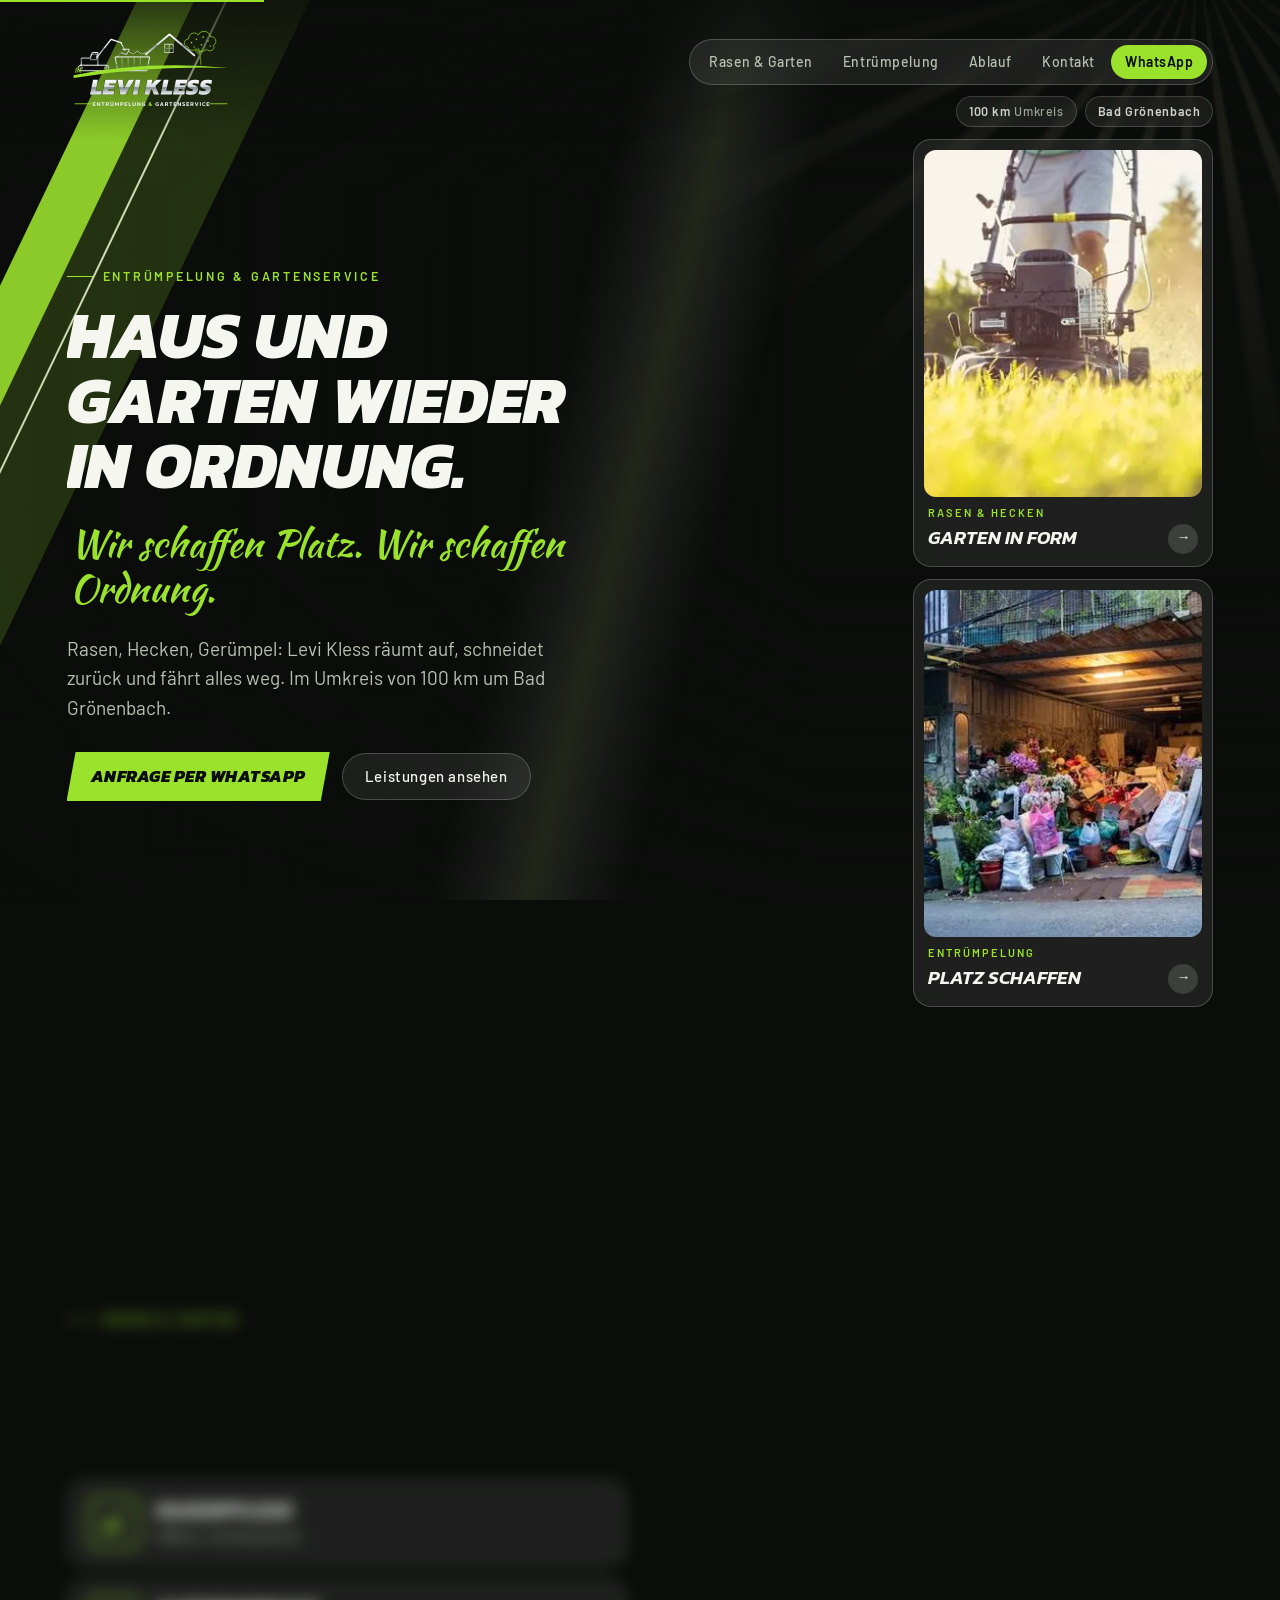
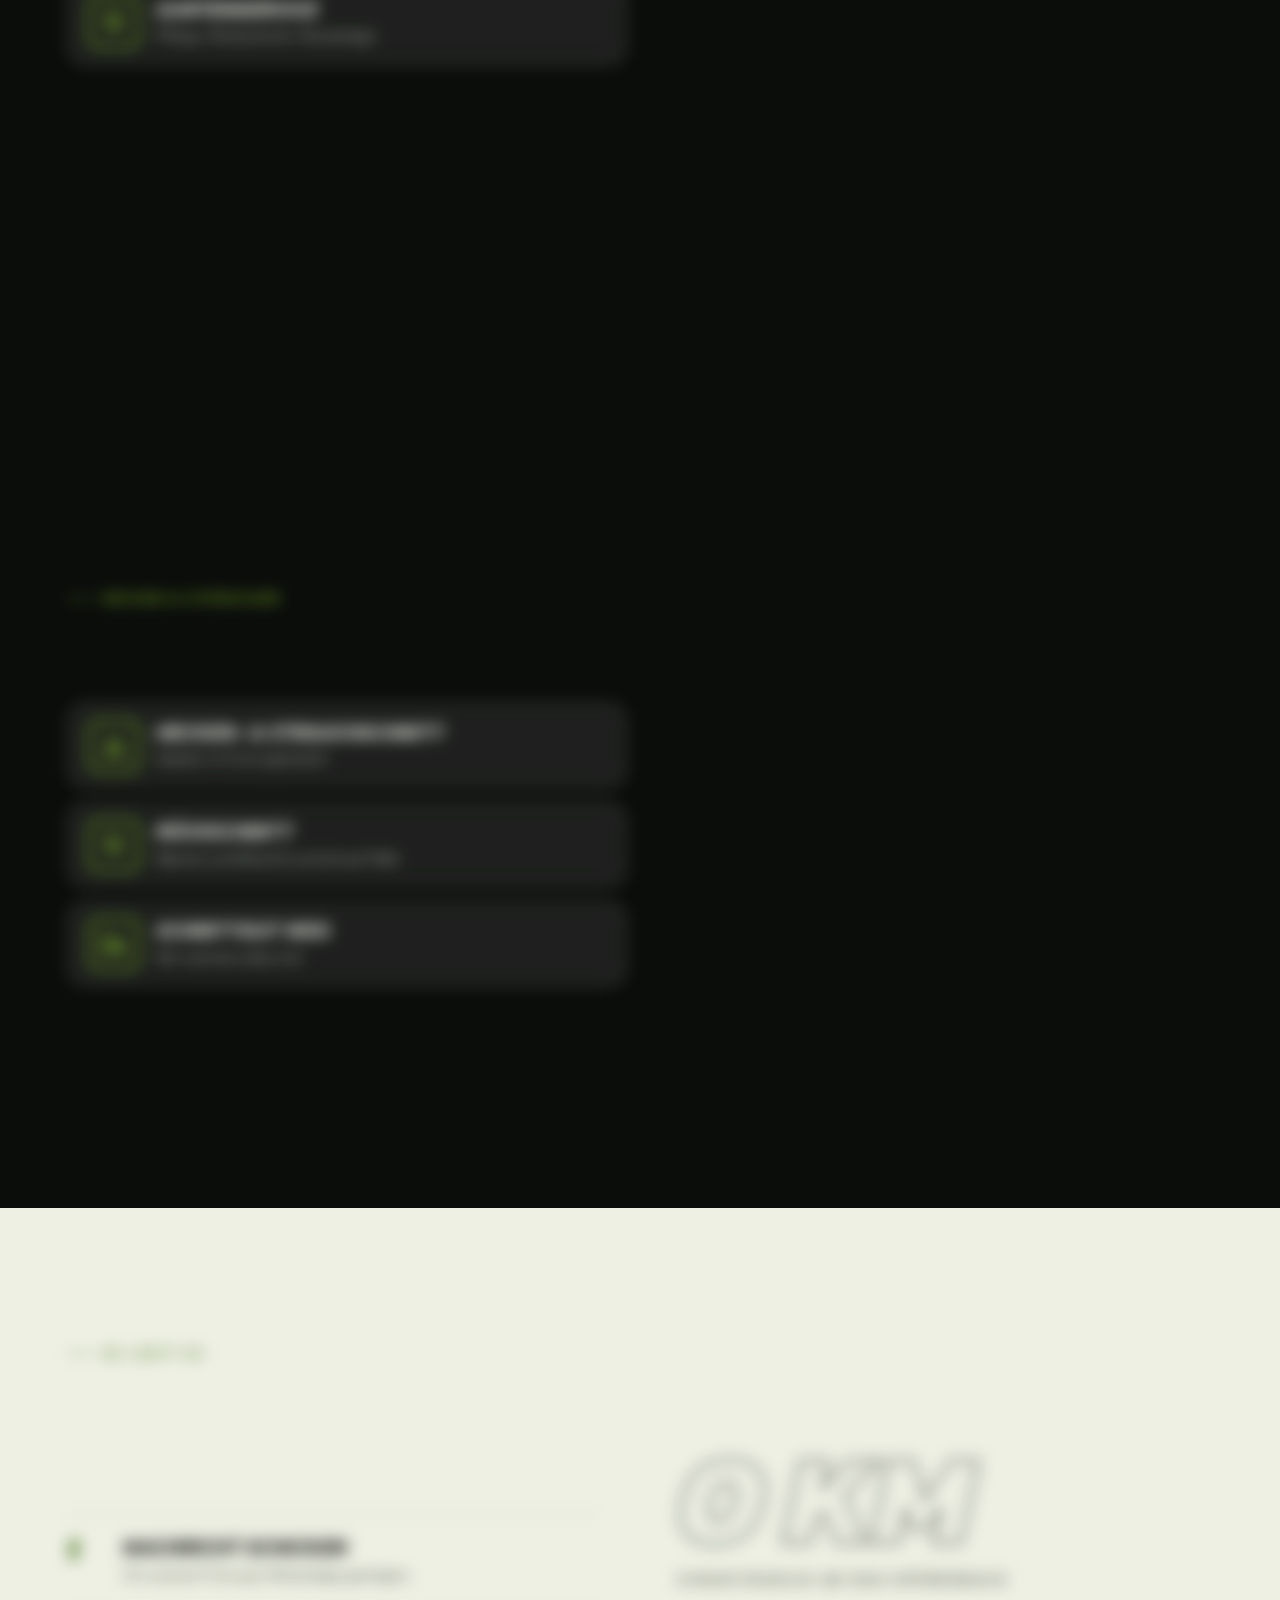
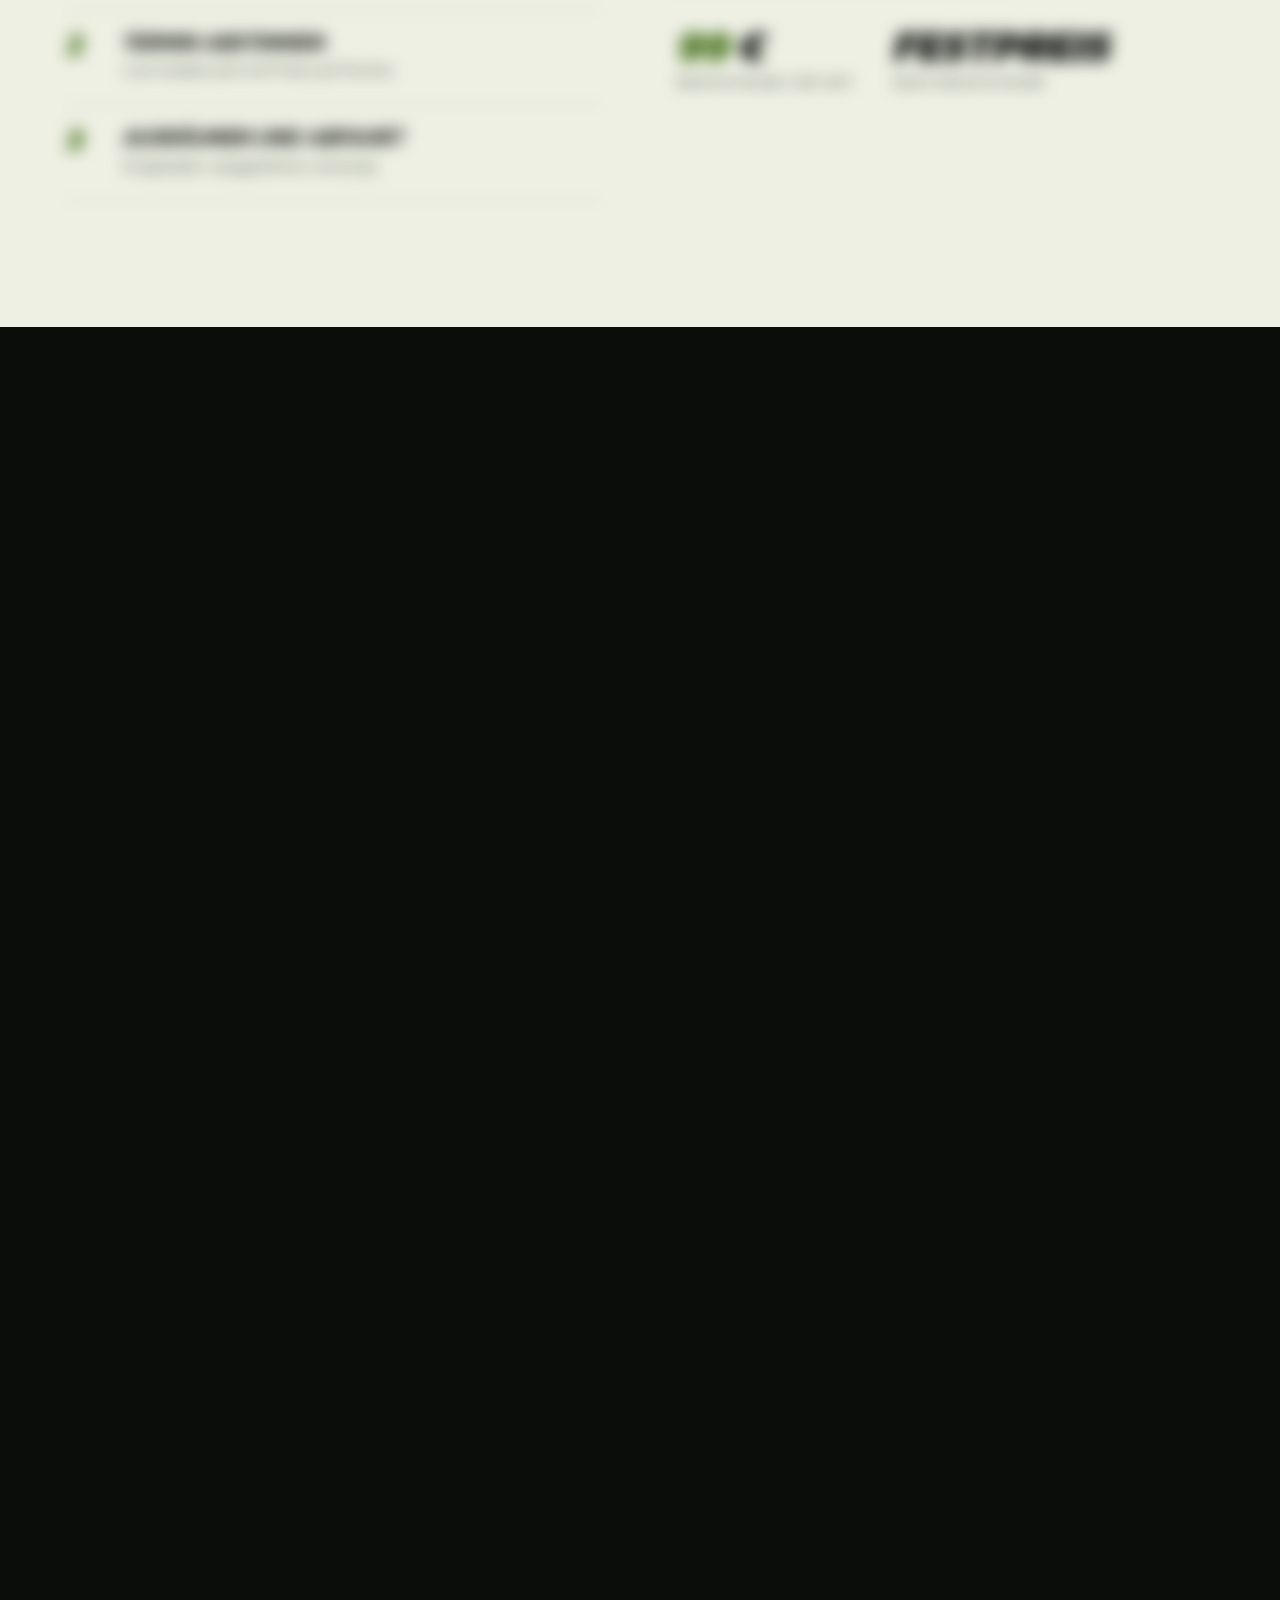
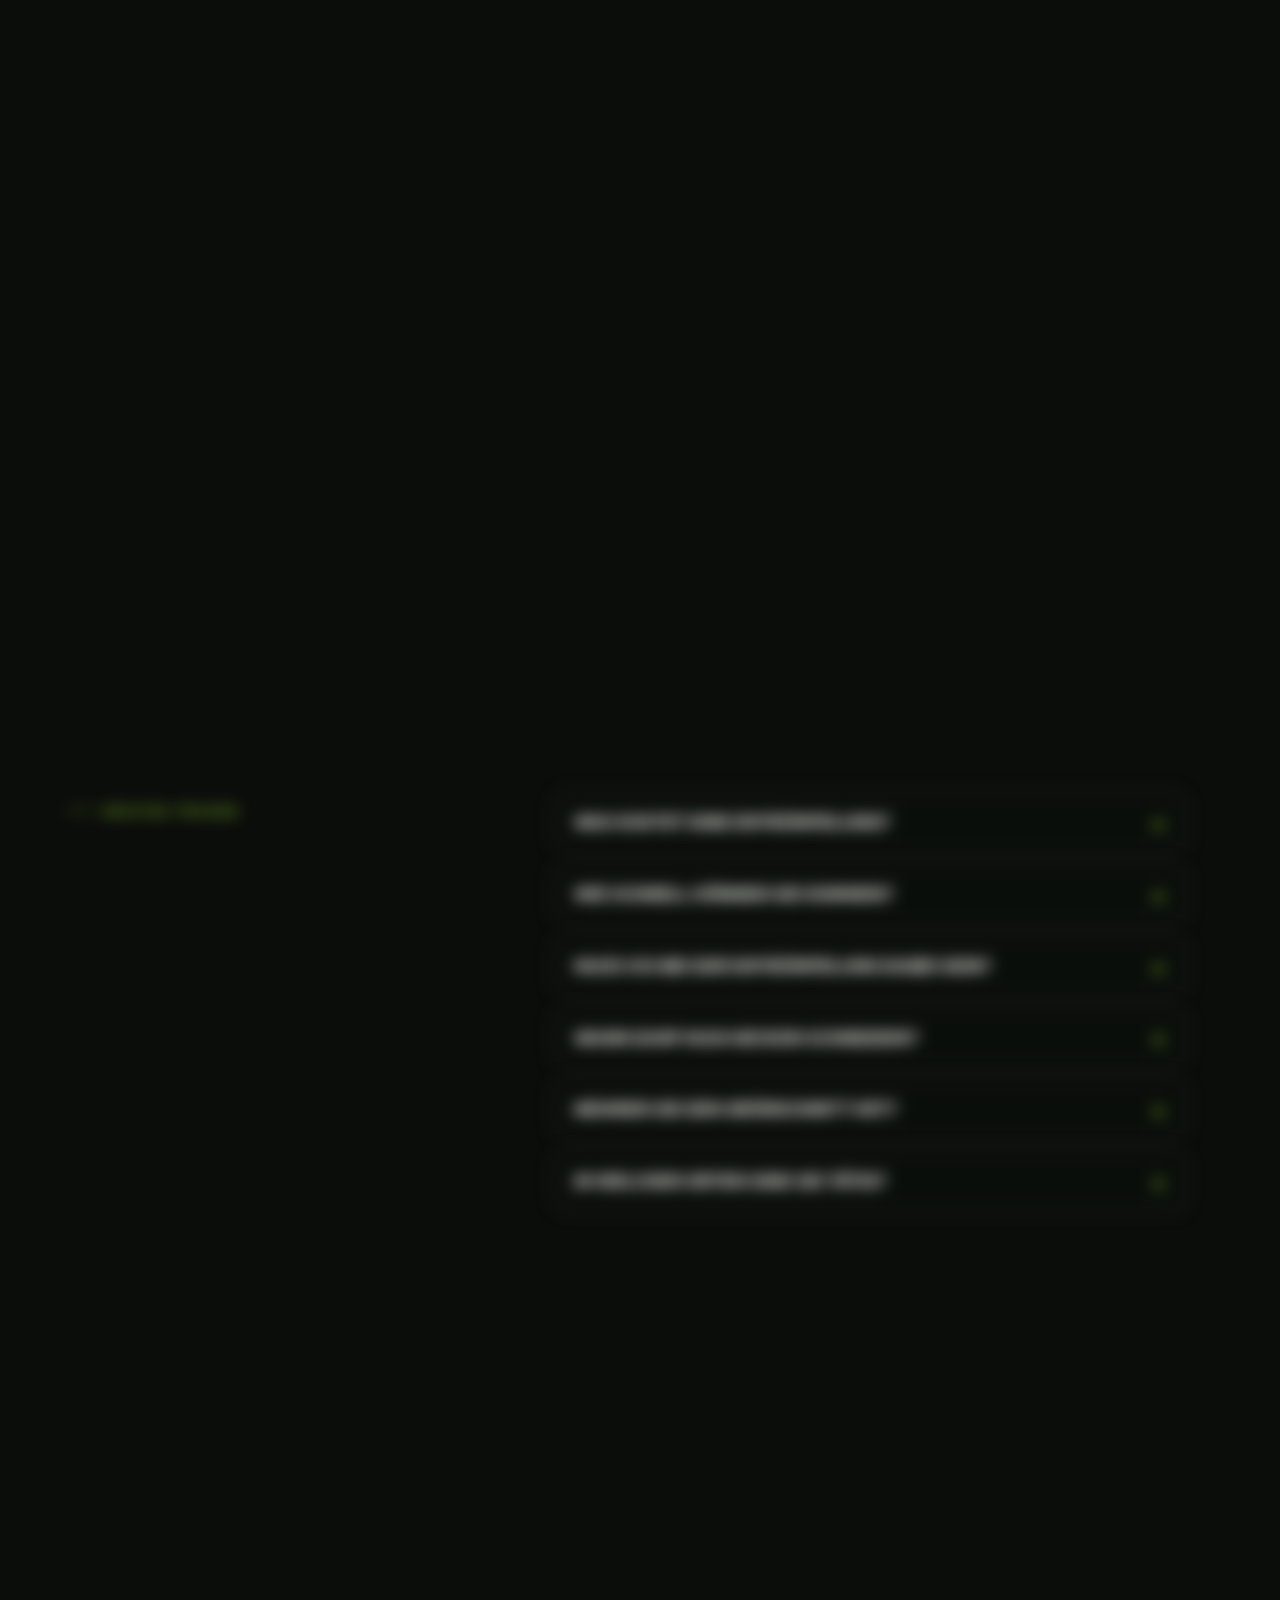
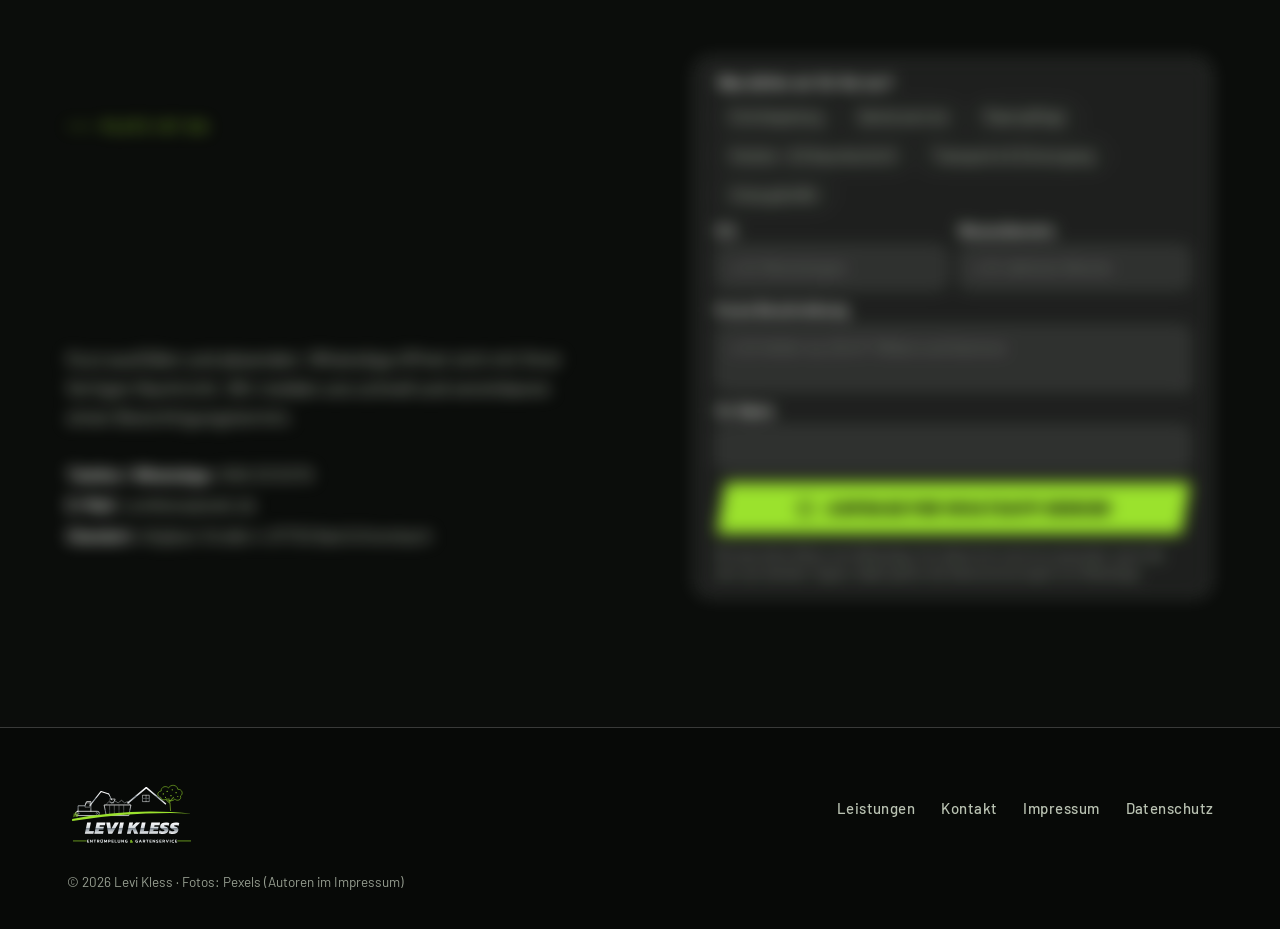
==== commit 86e74d75: "Performance: lighter GPU layers, WebP images, mobile tweaks, 320px overflow fix Co-Authored-By: Clau" ====
--- a/index.html
+++ b/index.html
@@ -8,18 +8,20 @@
 <meta name="robots" content="noindex">
 <meta name="theme-color" content="#0b0d0b">
 <link rel="icon" href="img/logo.svg" type="image/svg+xml">
+<link rel="preload" as="image" href="img/scene-1.webp" fetchpriority="high">
+<link rel="preload" as="font" type="font/woff2" href="fonts/kanit-latin-800-italic.woff2" crossorigin>
 <link rel="stylesheet" href="css/site.css">
 <script type="application/ld+json">{"@context": "https://schema.org", "@type": "FAQPage", "mainEntity": [{"@type": "Question", "name": "Was kostet eine Entrümpelung?", "acceptedAnswer": {"@type": "Answer", "text": "Das hängt von der Menge, der Etage und dem Zugang ab. Nach einer kostenlosen Besichtigung nennen wir Ihnen einen festen Preis, ohne versteckte Kosten."}}, {"@type": "Question", "name": "Wie schnell können Sie kommen?", "acceptedAnswer": {"@type": "Answer", "text": "Oft schon kurzfristig. Schreiben Sie uns per WhatsApp, dann nennen wir Ihnen den nächsten freien Termin."}}, {"@type": "Question", "name": "Muss ich bei der Entrümpelung dabei sein?", "acceptedAnswer": {"@type": "Answer", "text": "Nein. Nach der Besichtigung reicht eine Schlüsselübergabe, wir melden uns, wenn alles fertig ist."}}, {"@type": "Question", "name": "Wann darf man Hecken schneiden?", "acceptedAnswer": {"@type": "Answer", "text": "Vom 1. März bis 30. September sind laut Bundesnaturschutzgesetz nur schonende Form- und Pflegeschnitte erlaubt. Starke Rückschnitte machen wir deshalb von Oktober bis Ende Februar."}}, {"@type": "Question", "name": "Nehmen Sie den Grünschnitt mit?", "acceptedAnswer": {"@type": "Answer", "text": "Ja. Schnittgut und Laub nehmen wir mit und entsorgen es fachgerecht."}}, {"@type": "Question", "name": "In welchen Orten sind Sie tätig?", "acceptedAnswer": {"@type": "Answer", "text": "Im Umkreis von 100 km um Bad Grönenbach, zum Beispiel in Memmingen, Kempten, Ottobeuren, Mindelheim und Kaufbeuren."}}]}</script>
 <script>document.documentElement.classList.add('js');</script>
 </head>
 <body>
 <div class="stage" aria-hidden="true">
-  <div class="scene"><div class="kb"><img src="img/scene-1.jpg" alt="" style="object-position:50% 55%"></div></div>
-  <div class="scene"><div class="kb"><img src="img/scene-2.jpg" alt="" style="object-position:50% 50%"></div></div>
-  <div class="scene"><div class="kb"><img src="img/scene-3.jpg" alt="" style="object-position:50% 50%"></div></div>
-  <div class="scene"><div class="kb"><img src="img/scene-4.jpg" alt="" style="object-position:50% 50%"></div></div>
-  <div class="scene"><div class="kb"><img src="img/scene-5.jpg" alt="" style="object-position:50% 50%"></div></div>
-  <div class="scene"><div class="kb"><img src="img/scene-6.jpg" alt="" style="object-position:58% 45%"></div></div>
+  <div class="scene"><div class="kb"><img src="img/scene-1.webp" alt="" width="1920" height="1280" fetchpriority="high" decoding="async" style="object-position:50% 55%"></div></div>
+  <div class="scene"><div class="kb"><picture><source media="(max-width:899px)" srcset="img/scene-2-m.webp"><img src="img/scene-2.webp" alt="" width="1920" height="1280" fetchpriority="low" decoding="async" style="object-position:50% 50%"></picture></div></div>
+  <div class="scene"><div class="kb"><picture><source media="(max-width:899px)" srcset="img/scene-3-m.webp"><img src="img/scene-3.webp" alt="" width="1920" height="1280" fetchpriority="low" decoding="async" style="object-position:50% 50%"></picture></div></div>
+  <div class="scene"><div class="kb"><picture><source media="(max-width:899px)" srcset="img/scene-4-m.webp"><img src="img/scene-4.webp" alt="" width="1920" height="1280" fetchpriority="low" decoding="async" style="object-position:50% 50%"></picture></div></div>
+  <div class="scene"><div class="kb"><picture><source media="(max-width:899px)" srcset="img/scene-5-m.webp"><img src="img/scene-5.webp" alt="" width="1920" height="1280" fetchpriority="low" decoding="async" style="object-position:50% 50%"></picture></div></div>
+  <div class="scene"><div class="kb"><picture><source media="(max-width:899px)" srcset="img/scene-6-m.webp"><img src="img/scene-6.webp" alt="" width="1920" height="1280" fetchpriority="low" decoding="async" style="object-position:58% 45%"></picture></div></div>
   <div class="rays"></div><div class="sheen"></div><div class="mist"></div><div class="mist m2"></div>
   <svg class="cut" id="cut" aria-hidden="true"><polygon class="cband"/><polygon class="cglow"/><line class="cthin"/></svg>
 </div>
@@ -98,8 +100,8 @@
         <span class="chip glass"><b>100 km</b> Umkreis</span>
         <span class="chip glass"><b>Bad Grönenbach</b></span>
       </div>
-      <a class="card-link glass" href="#rasen"><span class="imw"><img class="im" src="img/card-2.jpg" alt=""></span><small>Rasen &amp; Hecken</small><strong>Garten in Form <i>→</i></strong></a>
-      <a class="card-link glass" href="#entruempelung"><span class="imw"><img class="im" src="img/card-4.jpg" alt=""></span><small>Entrümpelung</small><strong>Platz schaffen <i>→</i></strong></a>
+      <a class="card-link glass" href="#rasen"><span class="imw"><img class="im" src="img/card-2.webp" alt="" width="520" height="347" loading="lazy" decoding="async"></span><small>Rasen &amp; Hecken</small><strong>Garten in Form <i>→</i></strong></a>
+      <a class="card-link glass" href="#entruempelung"><span class="imw"><img class="im" src="img/card-4.webp" alt="" width="520" height="347" loading="lazy" decoding="async"></span><small>Entrümpelung</small><strong>Platz schaffen <i>→</i></strong></a>
     </aside>
   </section>
 
--- a/css/site.css
+++ b/css/site.css
@@ -175,7 +175,7 @@
 .steps b{display:block;font:italic 600 22px/1.2 var(--display);text-transform:uppercase}
 .steps span{color:var(--ink-2);font-size:17px}
 .big{white-space:nowrap;font:italic 800 clamp(80px,10vw,150px)/.85 var(--display);color:transparent;-webkit-text-stroke:2px rgba(18,21,18,.85);text-transform:uppercase;letter-spacing:-.02em}
-.big small{display:block;font:600 14px/1.4 var(--body);letter-spacing:.2em;color:var(--ink-2);-webkit-text-stroke:0;margin-top:18px;text-transform:uppercase}
+.big small{display:block;white-space:normal;font:600 14px/1.4 var(--body);letter-spacing:.2em;color:var(--ink-2);-webkit-text-stroke:0;margin-top:18px;text-transform:uppercase}
 .facts{margin:28px 0 0;padding:0;list-style:none;color:var(--muted);font-size:16.5px;display:grid;gap:5px}
 .facts b{color:var(--text);font-weight:600}
 .note{margin-top:34px;font-size:13px;color:var(--muted);opacity:.85}
@@ -196,7 +196,7 @@
   .side{display:none}
   .pill a:not(.go){display:none}
   .light .wrap{grid-template-columns:1fr}
-  .big{font-size:clamp(56px,19vw,150px)}
+  .big{font-size:clamp(44px,16.5vw,150px)}
   .light .wrap>*{min-width:0}
 }
 @media (max-width:899px){
@@ -304,3 +304,44 @@
 @media (max-width:899px){.legal-hero{padding-top:130px}}
 @media (prefers-reduced-motion:reduce){.drawer,.burger span{transition:none}}
 .onlight .burger{color:var(--ink);border-color:rgba(18,21,18,.2);background:rgba(18,21,18,.05)}
+
+/* ===== Handy-Optimierung (weniger GPU-Last, größere Tippflächen) ===== */
+.scene[style*="hidden"] .kb{animation-play-state:paused;will-change:auto}
+.scene[style*="hidden"] img{will-change:auto}
+@supports (min-height:100svh){.panel{min-height:100svh}.panel.hero{min-height:112svh}}
+@media (max-width:899px),(pointer:coarse){
+  .grain,.rays,.sheen,.mist{display:none}
+  .glass,.pill,.burger,.ghost,.faq-list details,.kform,.chip,.card-link{backdrop-filter:none;-webkit-backdrop-filter:none}
+  .glass{background:rgba(14,17,14,.66)}
+  .pill,.burger{background:rgba(14,17,14,.62)}
+  .ghost{background:rgba(14,17,14,.6)}
+  .kform{background:rgba(14,17,14,.8)}
+  .faq-list details,.faq-list details[open]{background:rgba(14,17,14,.82)}
+  .onlight .pill,.onlight .burger{background:rgba(18,21,18,.06)}
+  .col>*{text-shadow:0 1px 8px rgba(11,13,11,.8)}
+  .kb{animation-duration:40s}
+  .fchip span{padding:11px 14px;min-height:40px;display:inline-flex;align-items:center}
+  .kform input[type=text],.kform textarea{padding:13px 14px}
+  .faq-list summary{min-height:48px;display:flex;align-items:center}
+  .drawer a{min-height:48px}
+}
+@media (max-width:899px) and (orientation:landscape){
+  .panel,.panel.hero{min-height:auto}
+  .col{padding-block:110px 40px;padding-top:110px}
+  .kpanel{padding-block:110px 40px}
+}
+
+/* ===== Ruckel-Fix (2026-11-21): weniger und kleinere GPU-Ebenen, kein Blend-Modus ===== */
+.kb{animation:none!important;will-change:auto!important}
+.grain{inset:0;animation:none;mix-blend-mode:normal;opacity:.045}
+.mist{inset:-8%;mix-blend-mode:normal;opacity:.32;animation-duration:70s}
+.mist.m2{display:none}
+.sheen{inset:0;mix-blend-mode:normal;
+  background:linear-gradient(104deg,transparent 43%,rgba(255,255,255,.05) 47%,rgba(220,255,160,.11) 50%,rgba(255,255,255,.05) 53%,transparent 57%)}
+.rays{right:-8%;top:-20%;width:80%;height:110%;mix-blend-mode:normal}
+.glass,.pill,.kform{backdrop-filter:blur(10px);-webkit-backdrop-filter:blur(10px)}
+.ghost,.burger,.chip{backdrop-filter:blur(8px);-webkit-backdrop-filter:blur(8px)}
+.faq-list details{backdrop-filter:none;-webkit-backdrop-filter:none;background:rgba(12,15,12,.74)}
+.faq-list details[open]{background:rgba(12,15,12,.84)}
+.grain,.mist{display:none}
+@media (max-width:380px){.pill{display:none}}
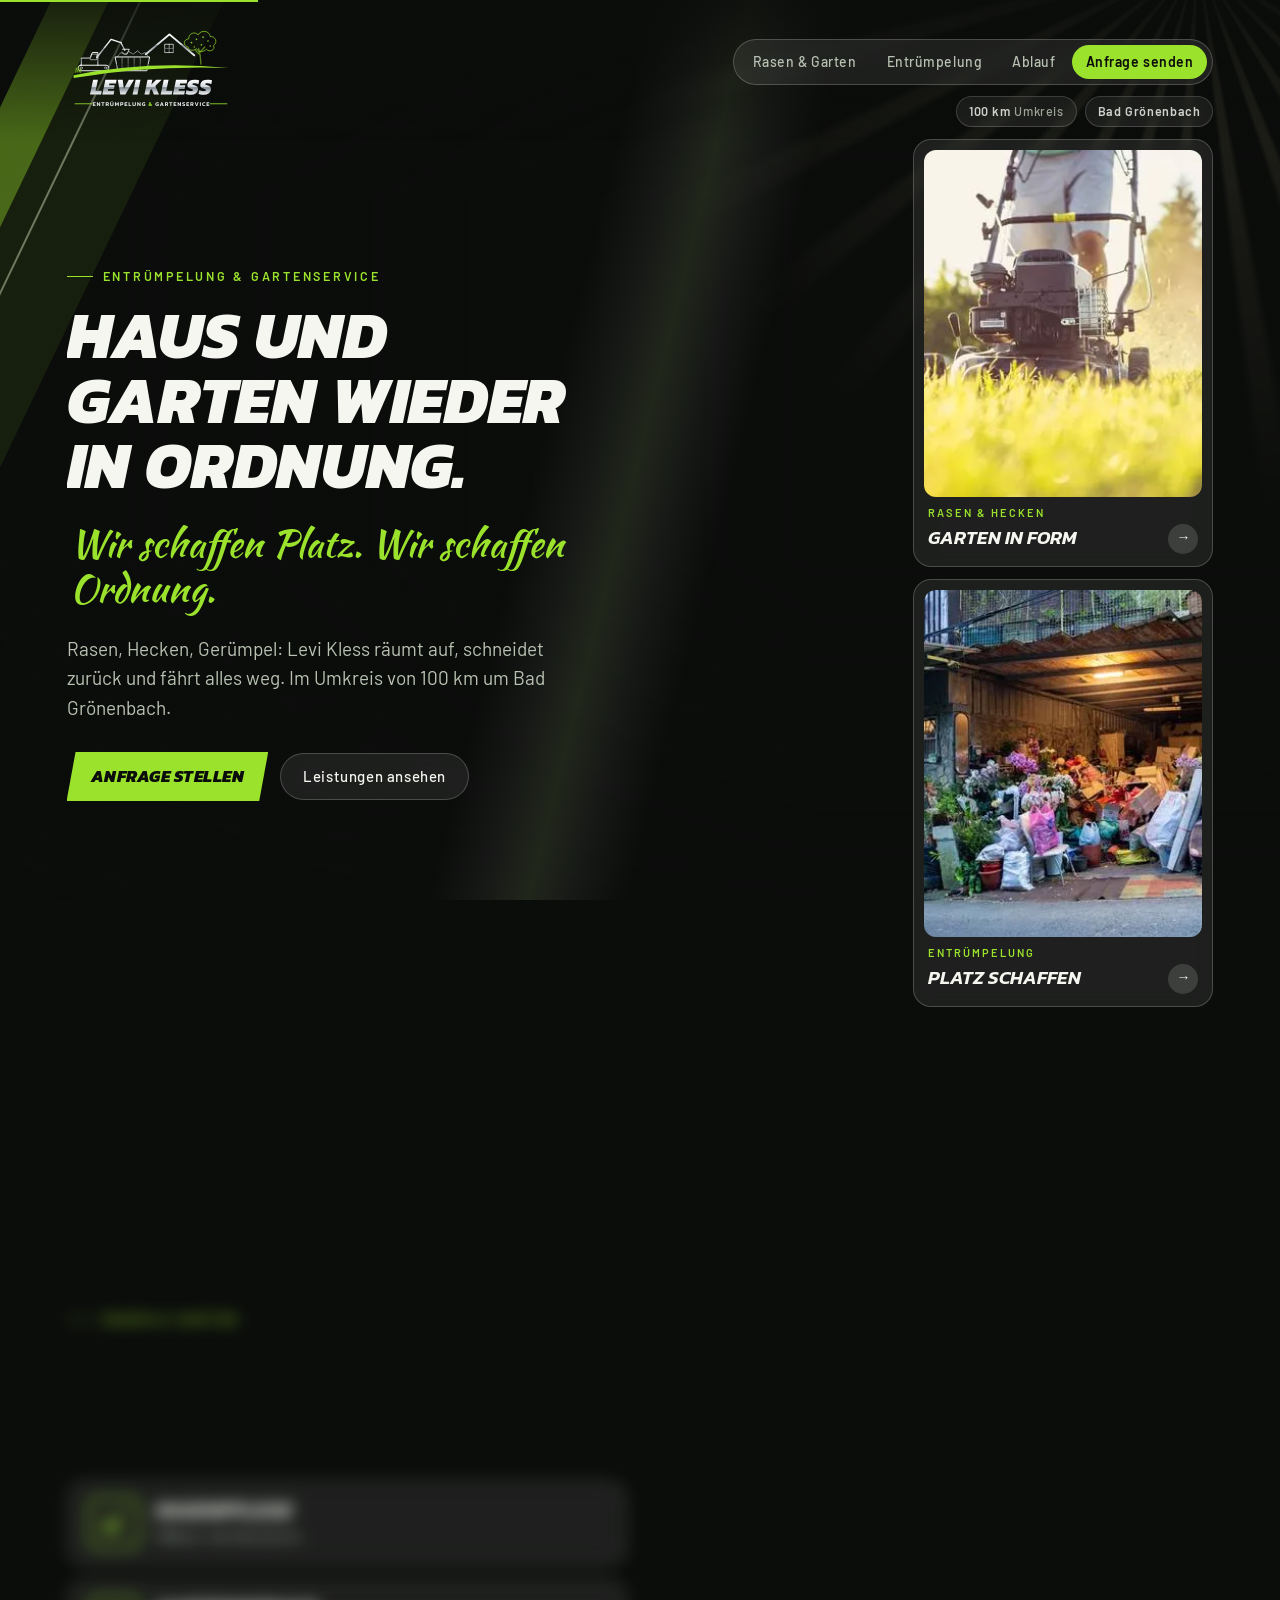
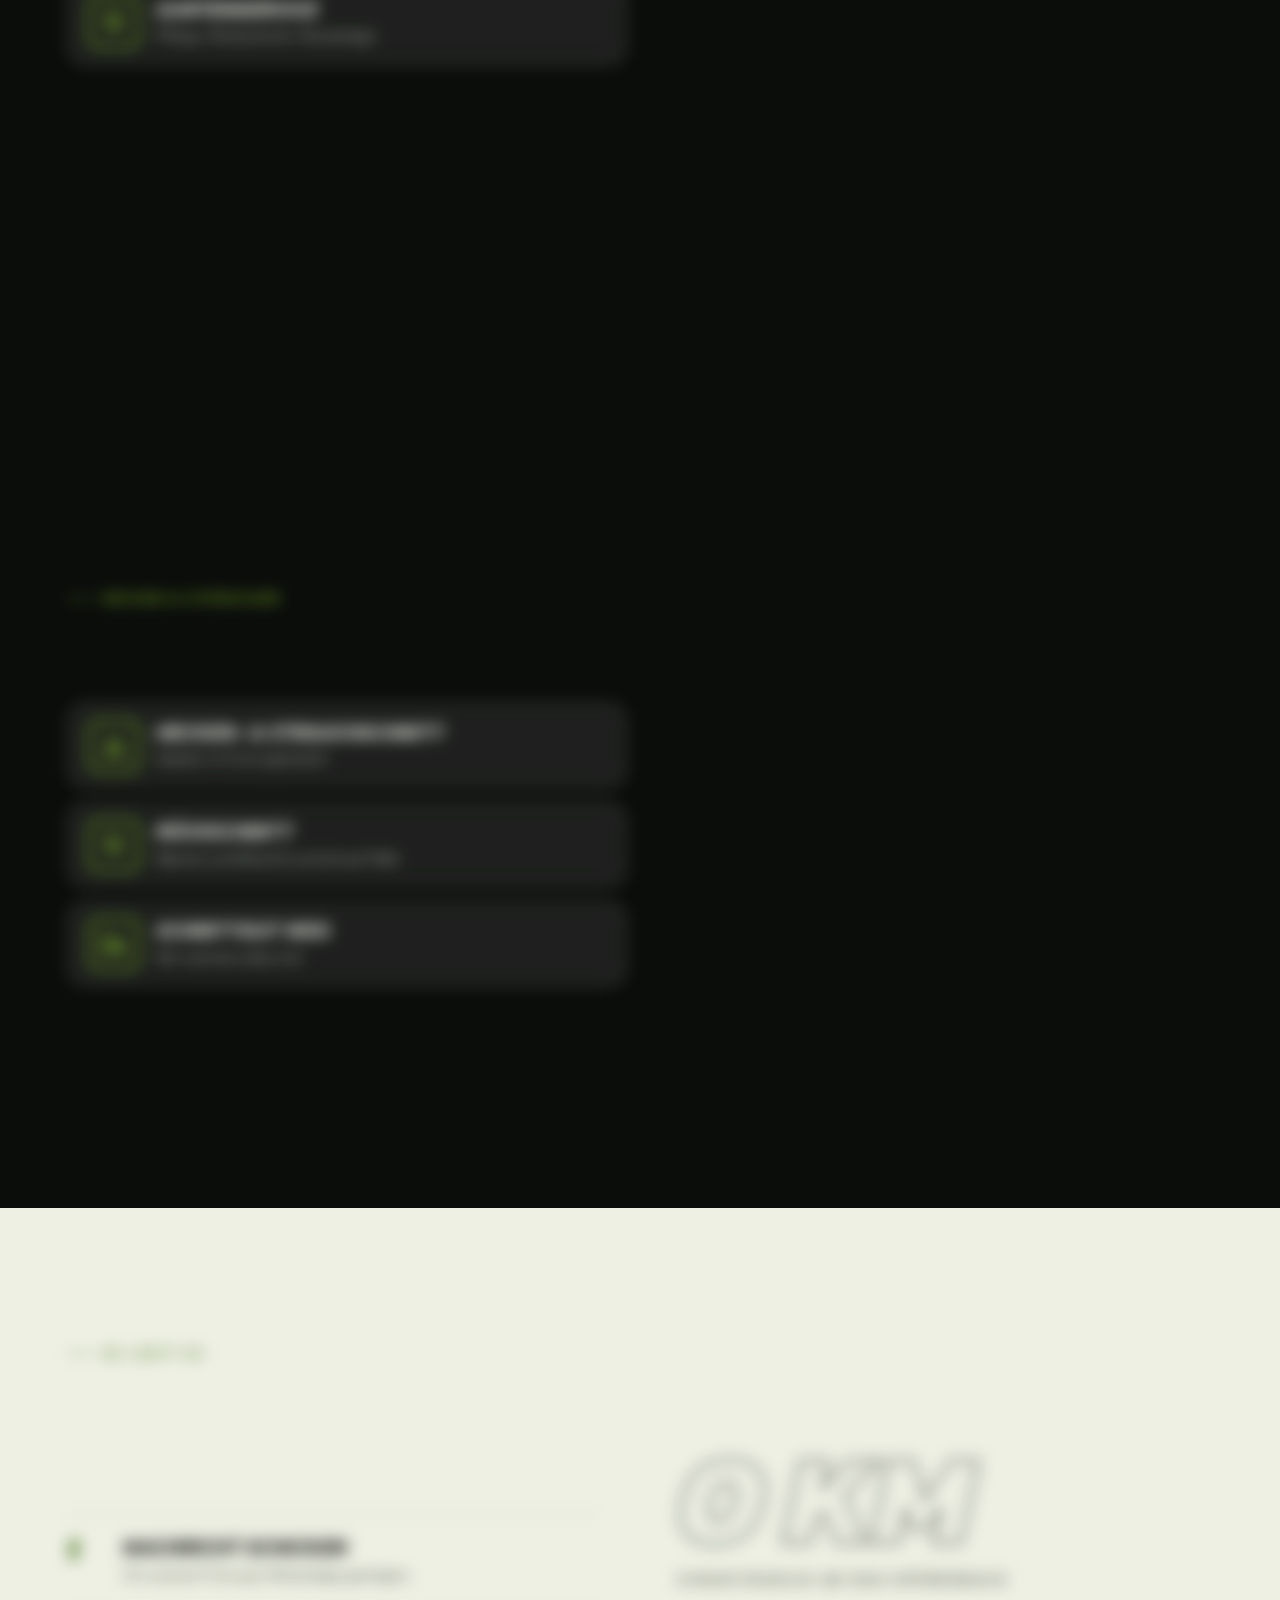
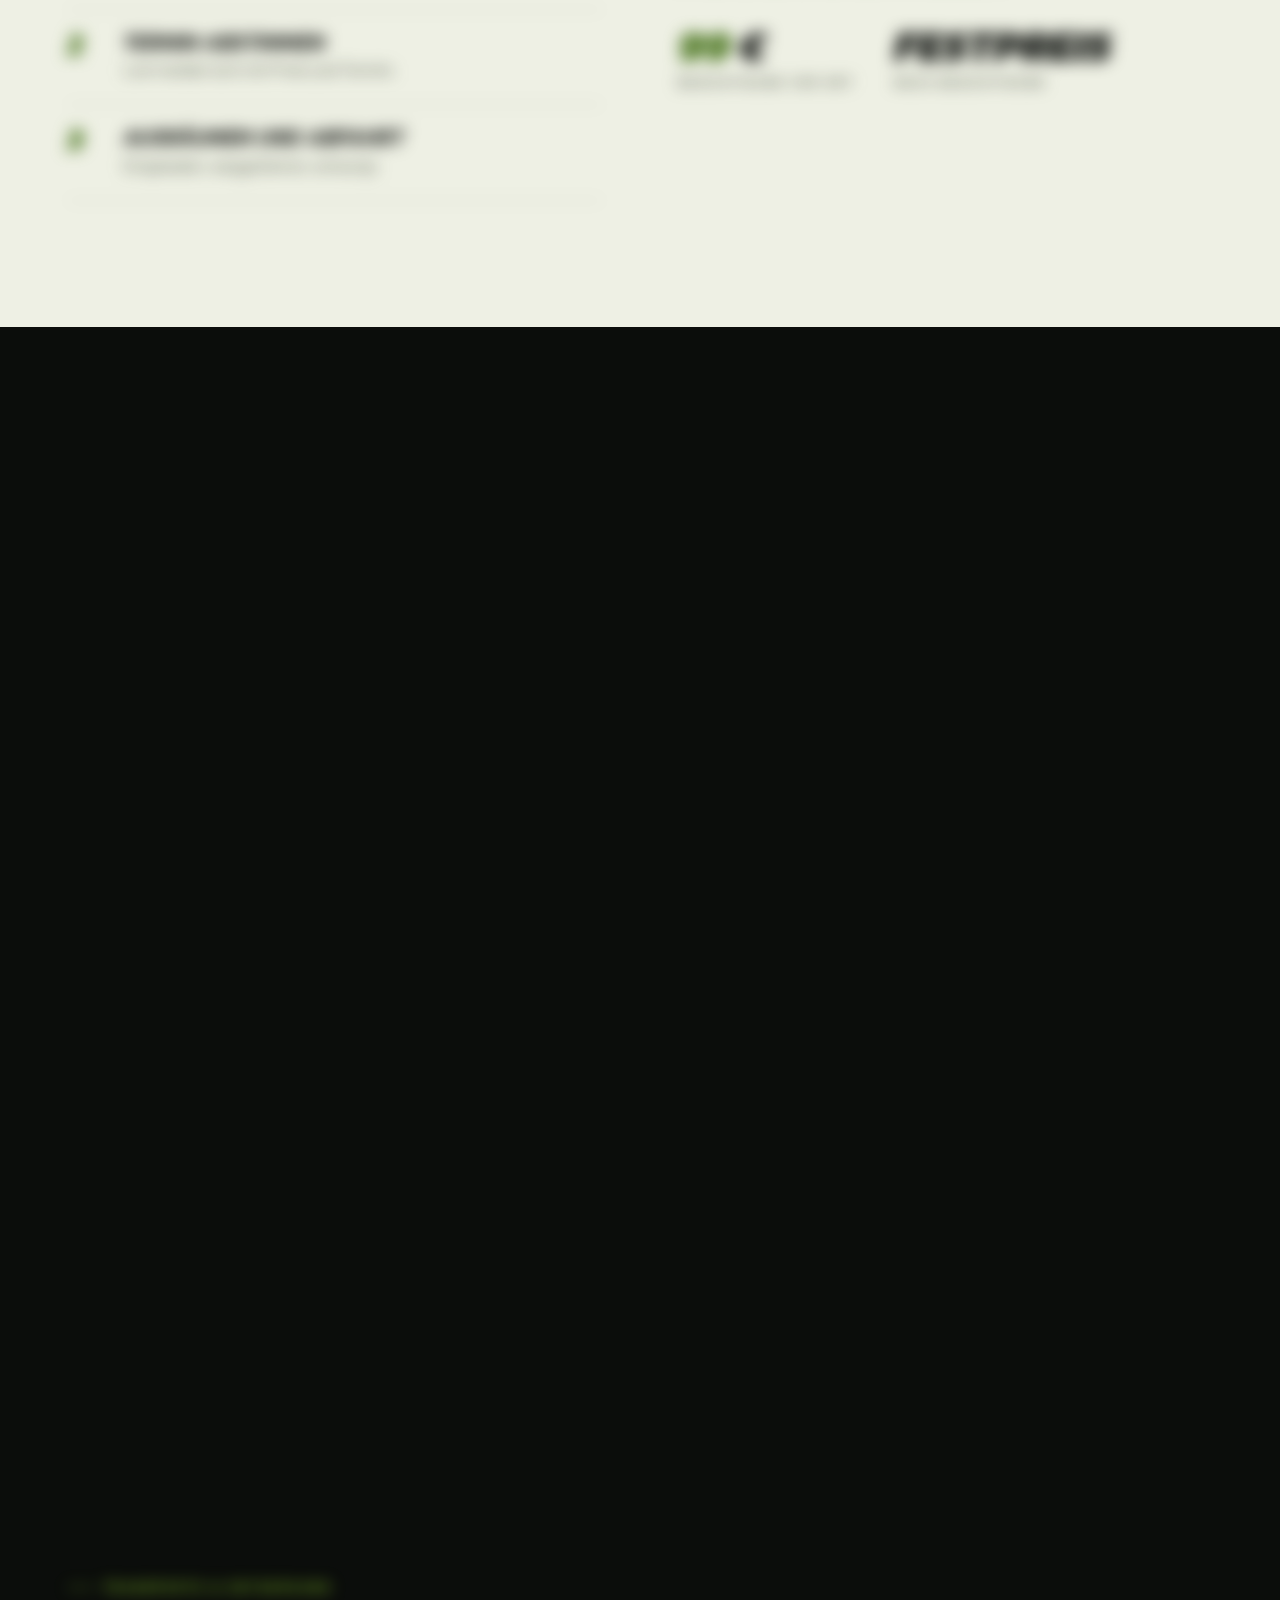
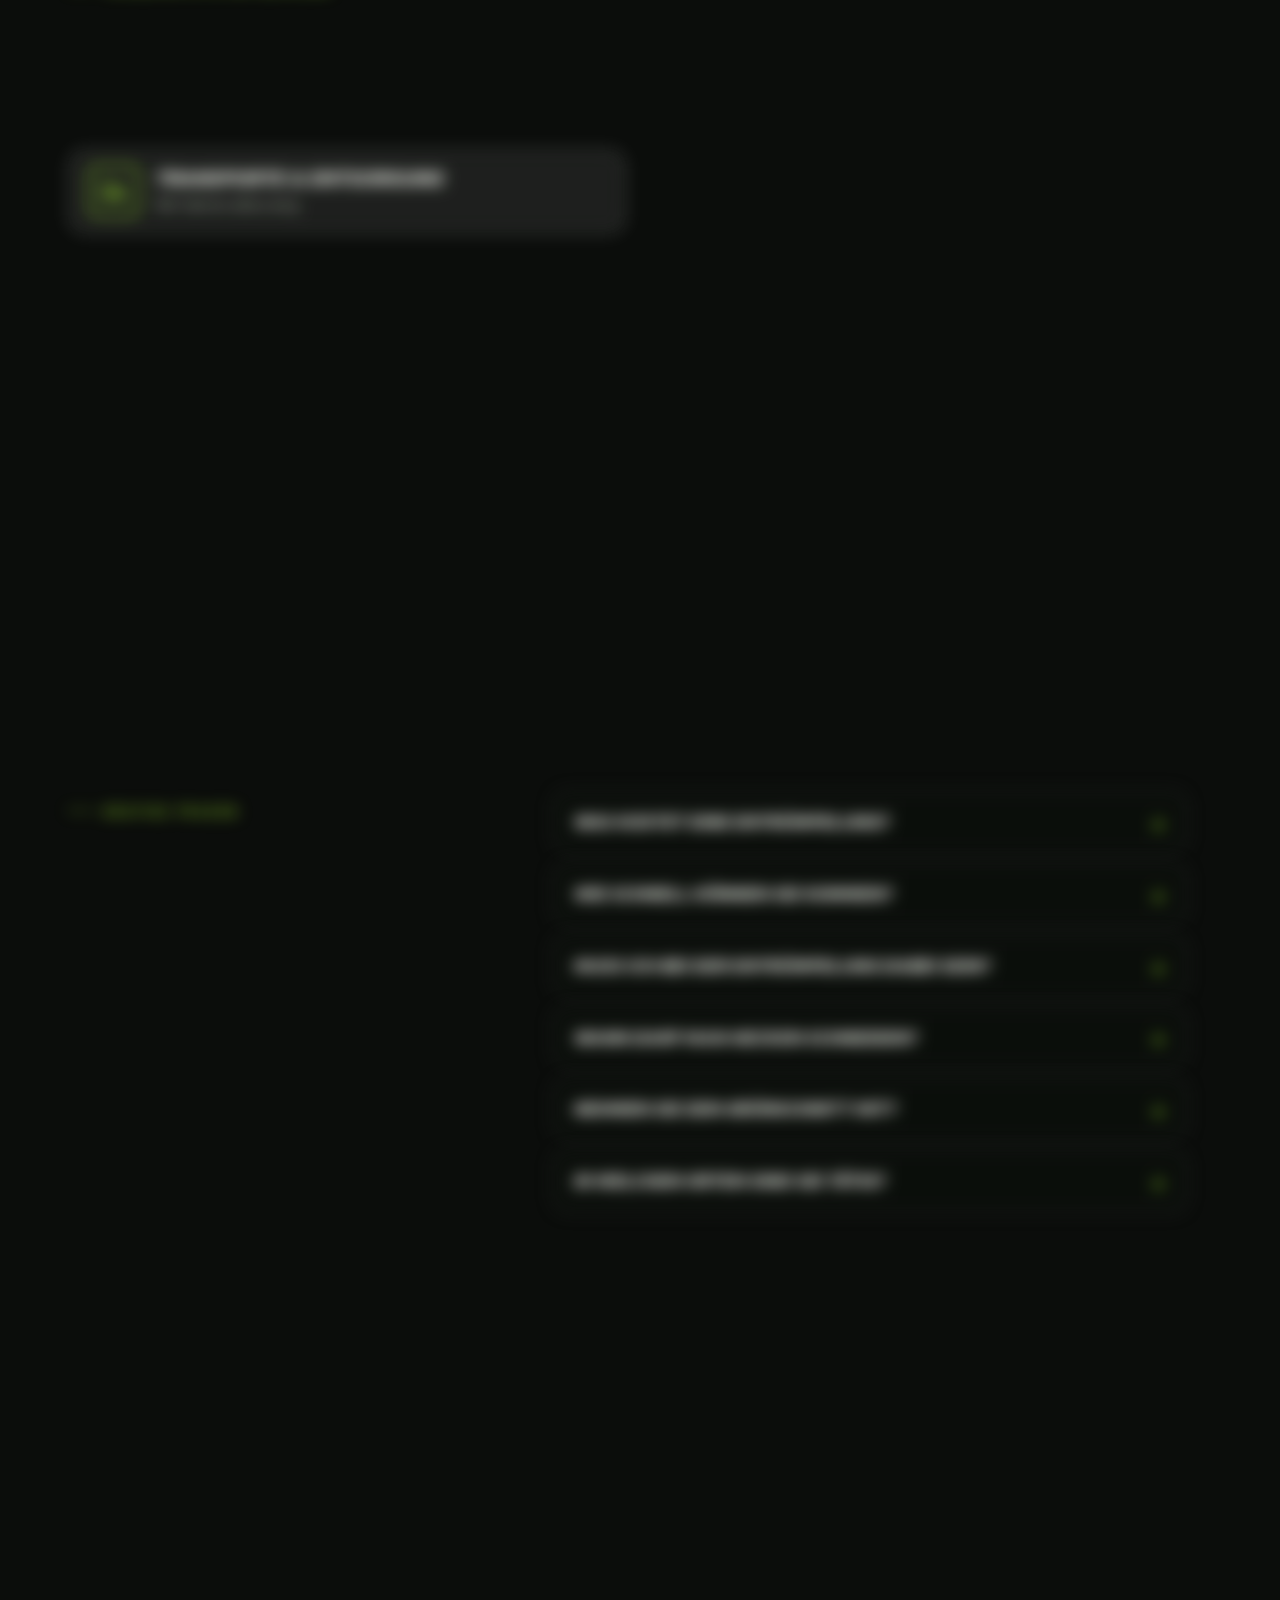
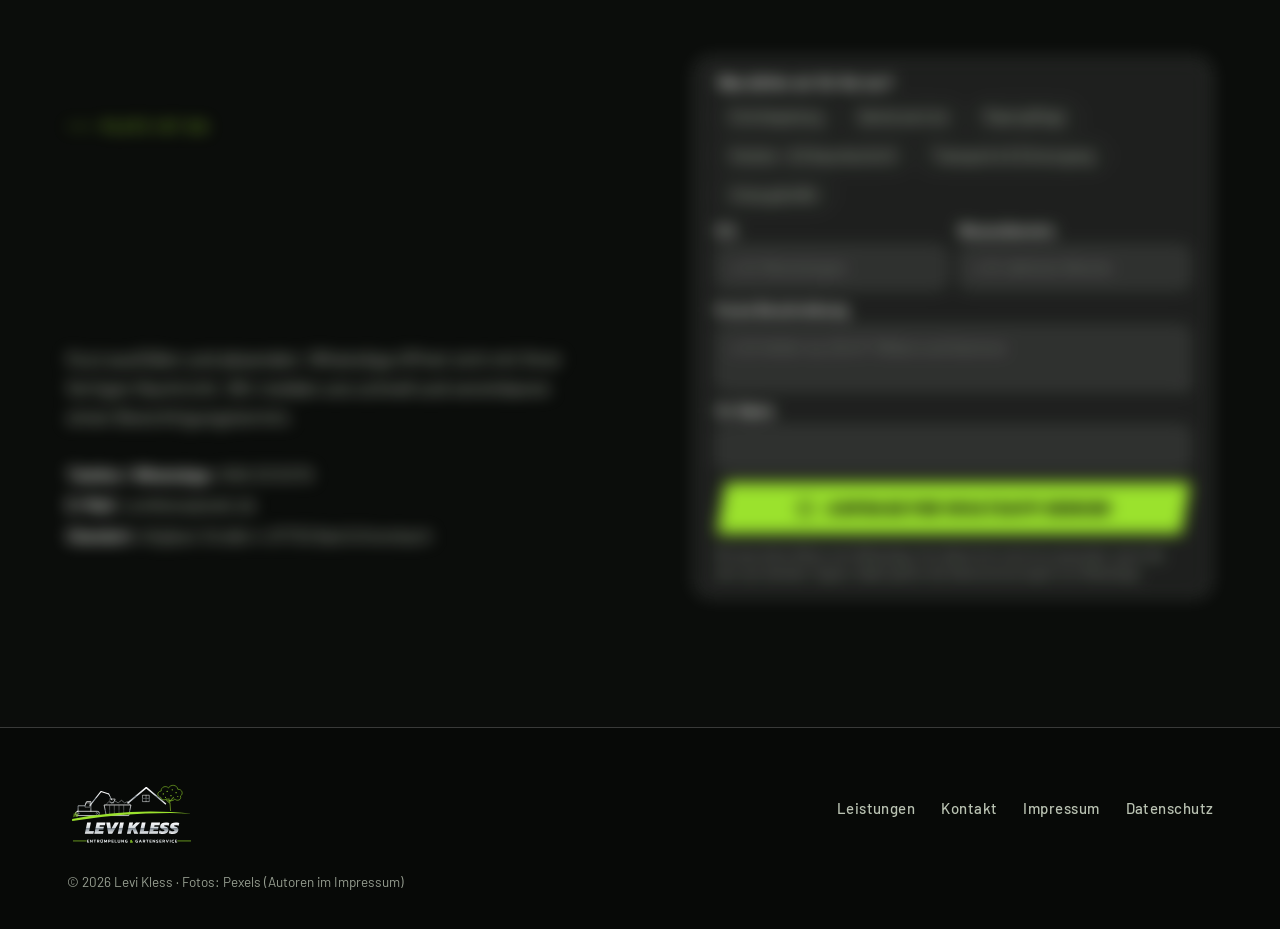
==== commit fd9844ab: "Header/hero buttons scroll to request form instead of opening WhatsApp directly Co-Authored-By: Clau" ====
--- a/index.html
+++ b/index.html
@@ -67,8 +67,7 @@
     <a href="#rasen">Rasen &amp; Garten</a>
     <a href="#entruempelung">Entrümpelung</a>
     <a href="#ablauf">Ablauf</a>
-    <a href="#kontakt">Kontakt</a>
-    <a class="go" href="https://wa.me/491603313379" target="_blank" rel="noopener">WhatsApp</a>
+    <a class="go" href="#kontakt">Anfrage senden</a>
   </nav>
   <button class="burger" type="button" aria-label="Menü öffnen" aria-expanded="false" aria-controls="drawer"><span></span><span></span><span></span></button>
   </div>
@@ -79,8 +78,7 @@
   <a href="#transport">Transporte</a>
   <a href="#ablauf">Ablauf</a>
   <a href="#faq">Fragen</a>
-  <a href="#kontakt">Kontakt</a>
-  <a class="go" href="https://wa.me/491603313379" target="_blank" rel="noopener">WhatsApp schreiben</a>
+  <a class="go" href="#kontakt">Anfrage senden</a>
 </nav>
 
 <main>
@@ -91,7 +89,7 @@
       <p class="script rv" style="--d:1.5s">Wir schaffen Platz. Wir schaffen Ordnung.</p>
       <p class="lead rv" style="--d:1.4s">Rasen, Hecken, Gerümpel: Levi Kless räumt auf, schneidet zurück und fährt alles weg. Im Umkreis von 100 km um Bad Grönenbach.</p>
       <div class="row rv" style="--d:1.7s">
-        <a class="btn" href="https://wa.me/491603313379" target="_blank" rel="noopener">Anfrage per WhatsApp</a>
+        <a class="btn" href="#kontakt">Anfrage stellen</a>
         <a class="ghost" href="#rasen">Leistungen ansehen</a>
       </div>
     </div>
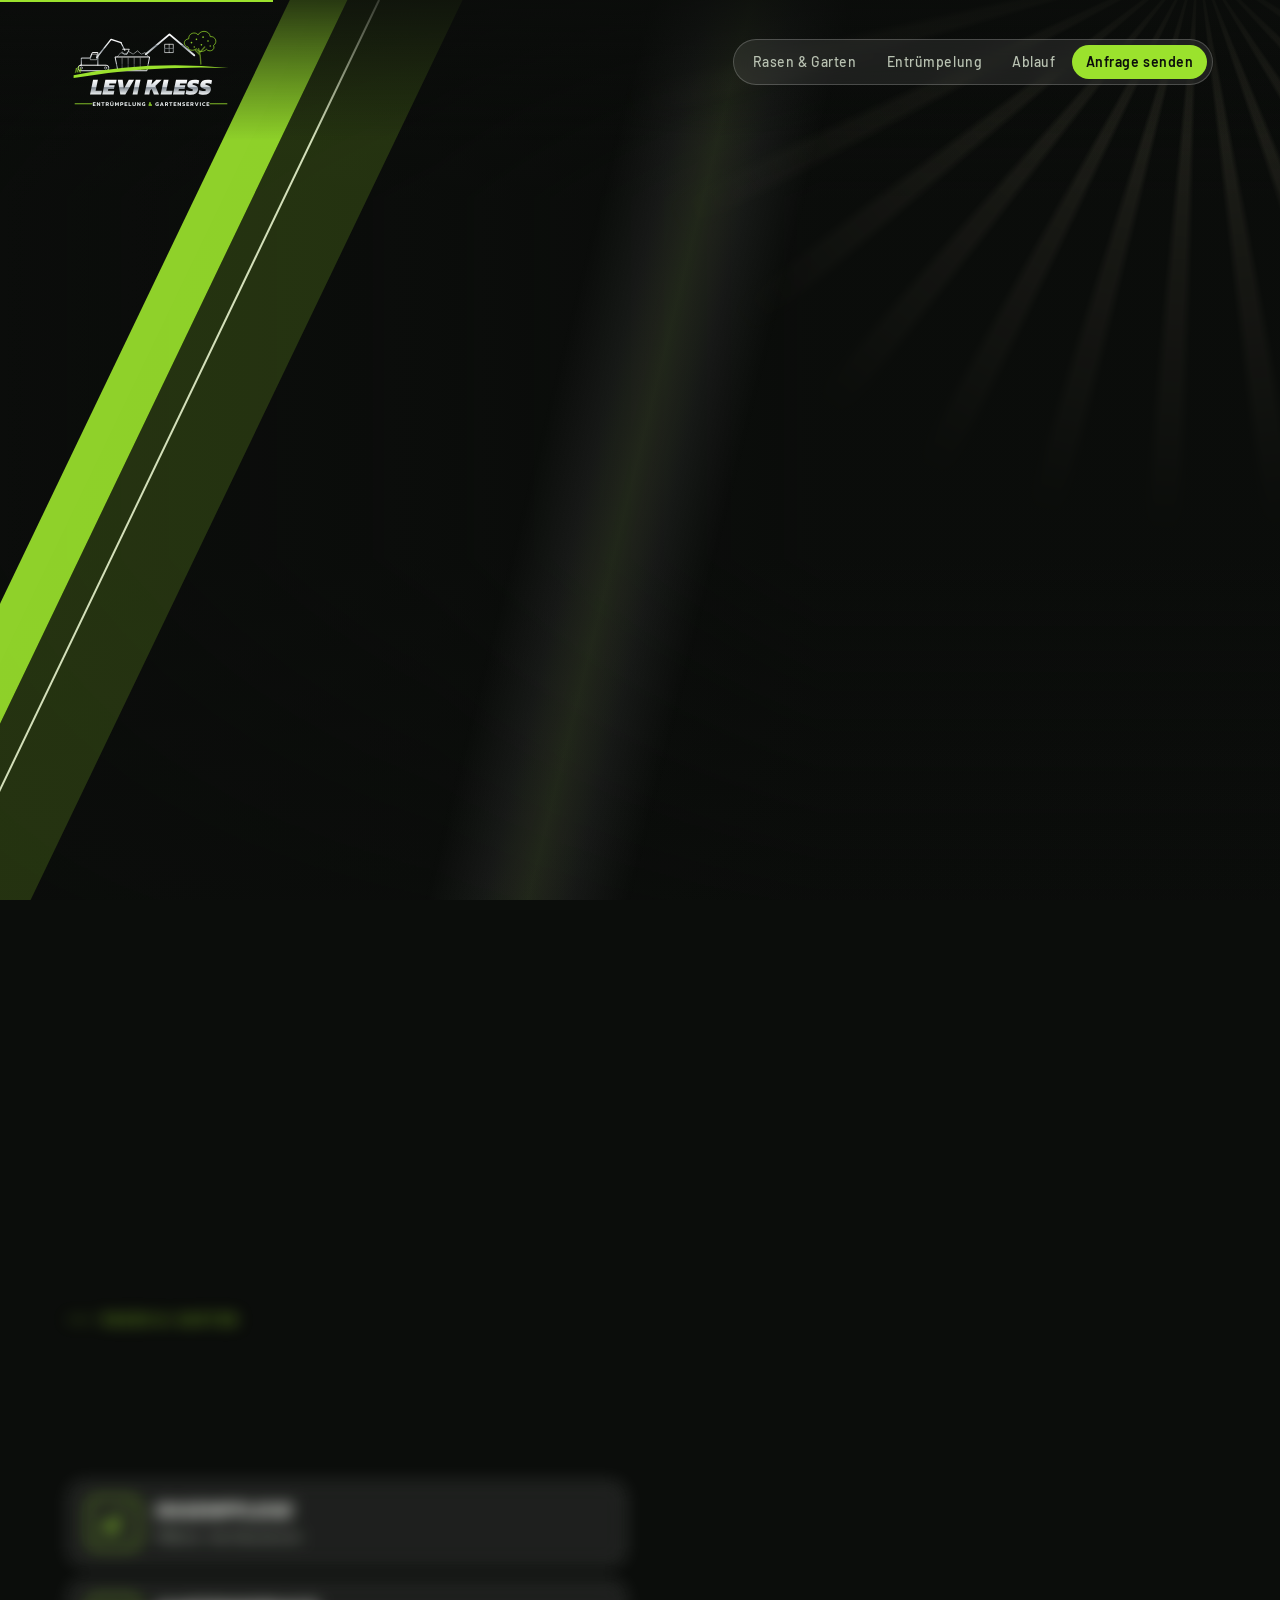
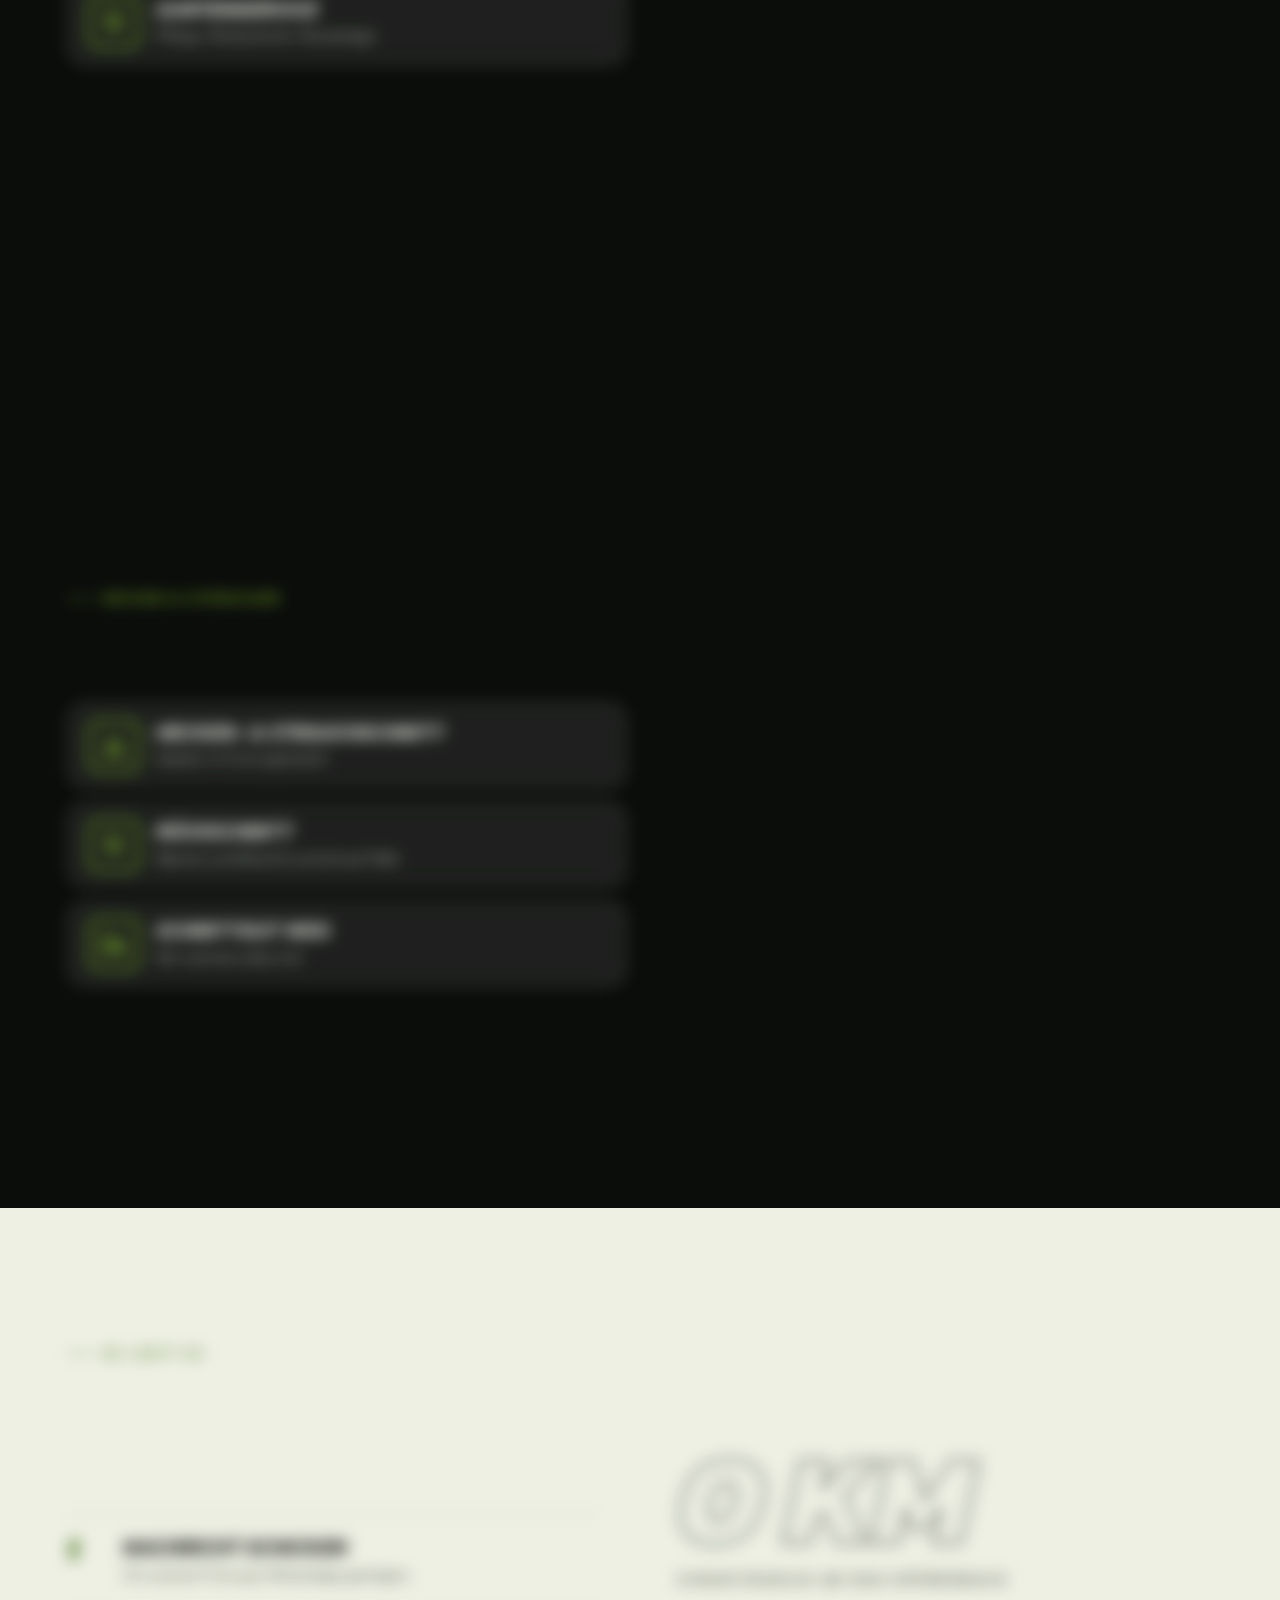
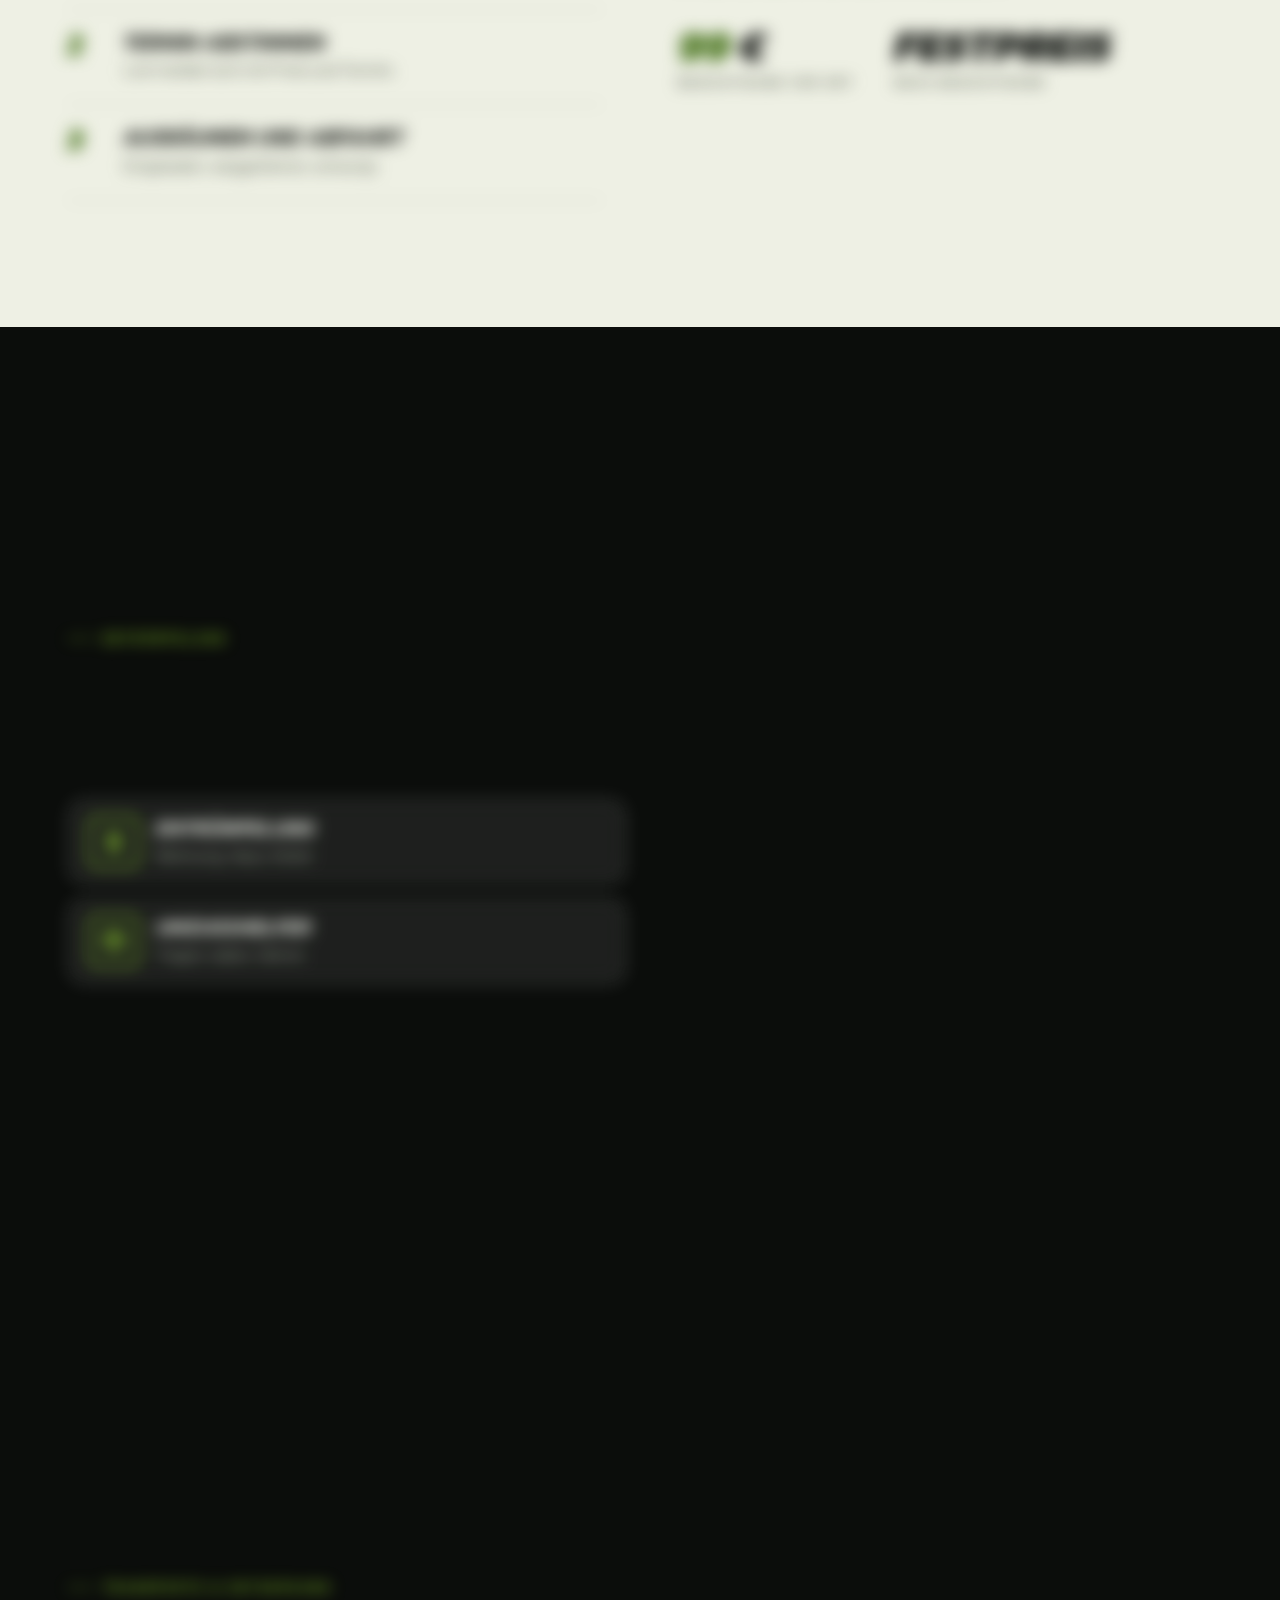
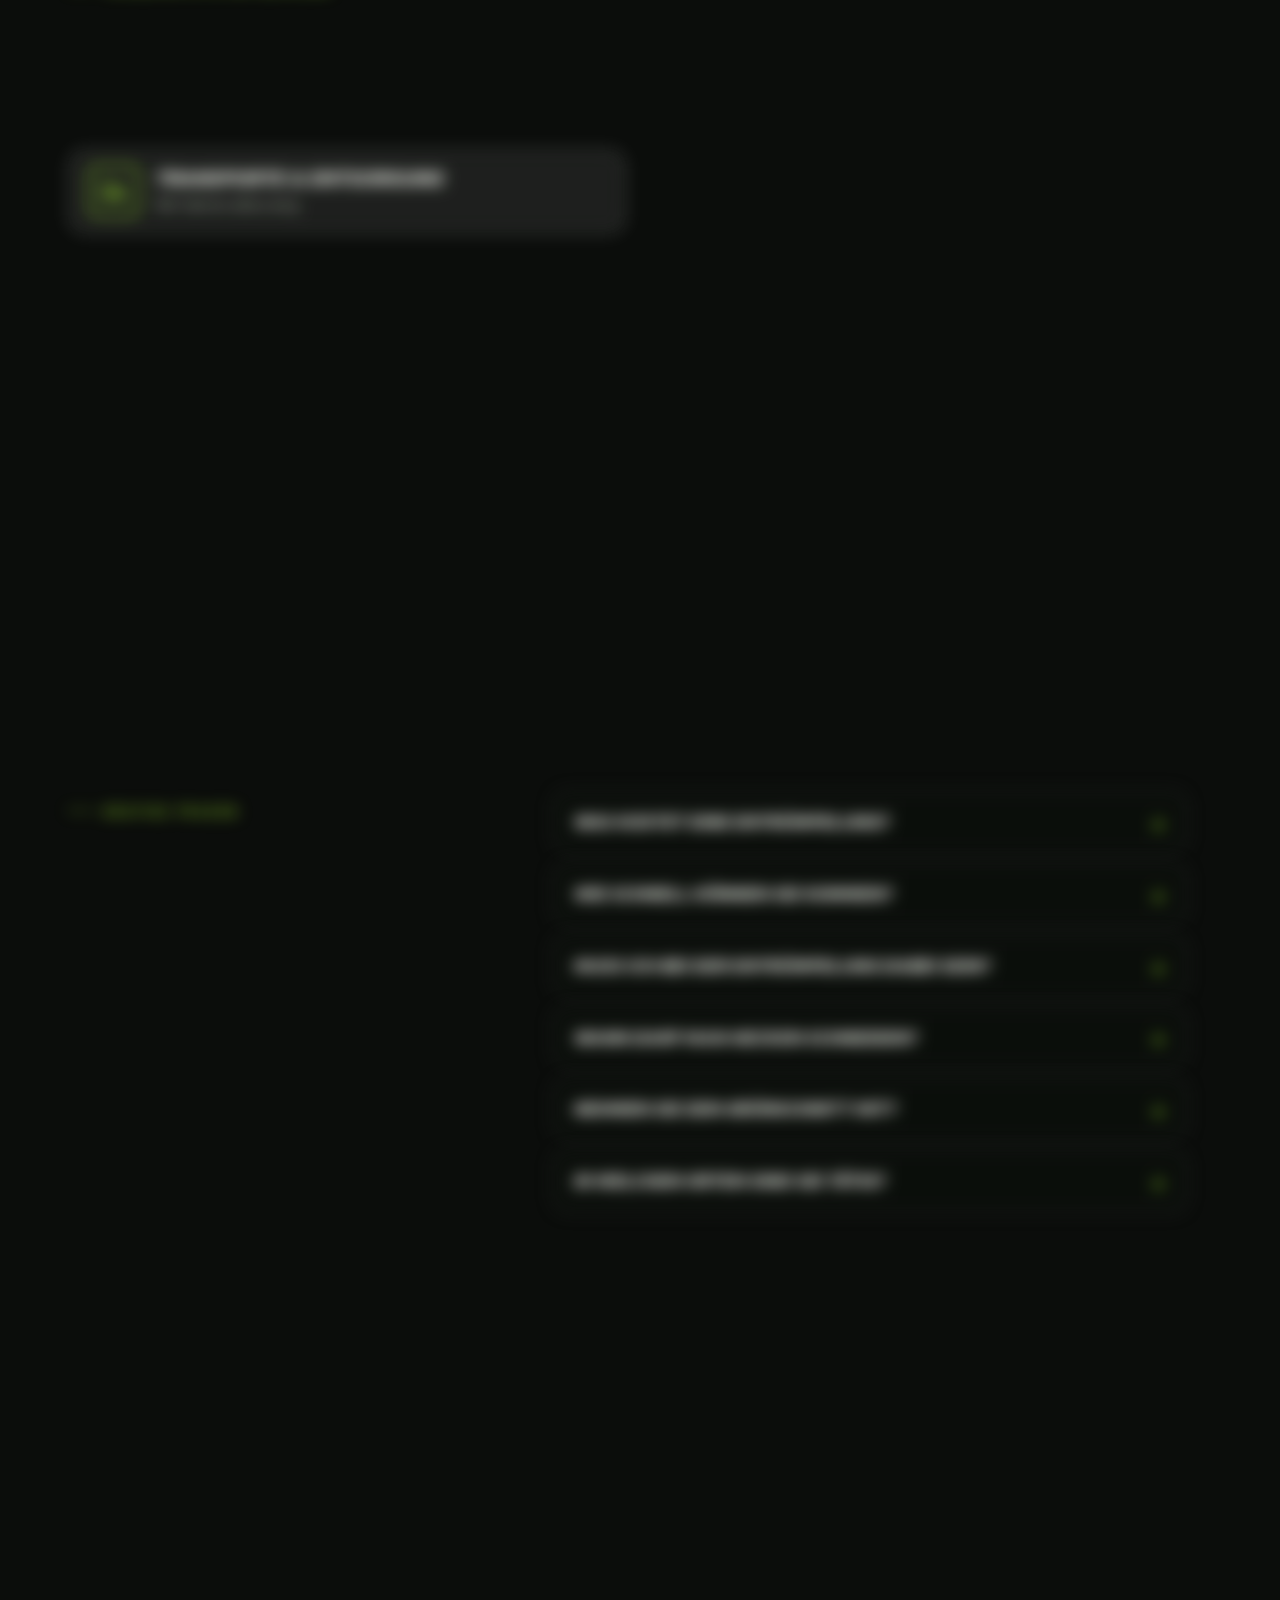
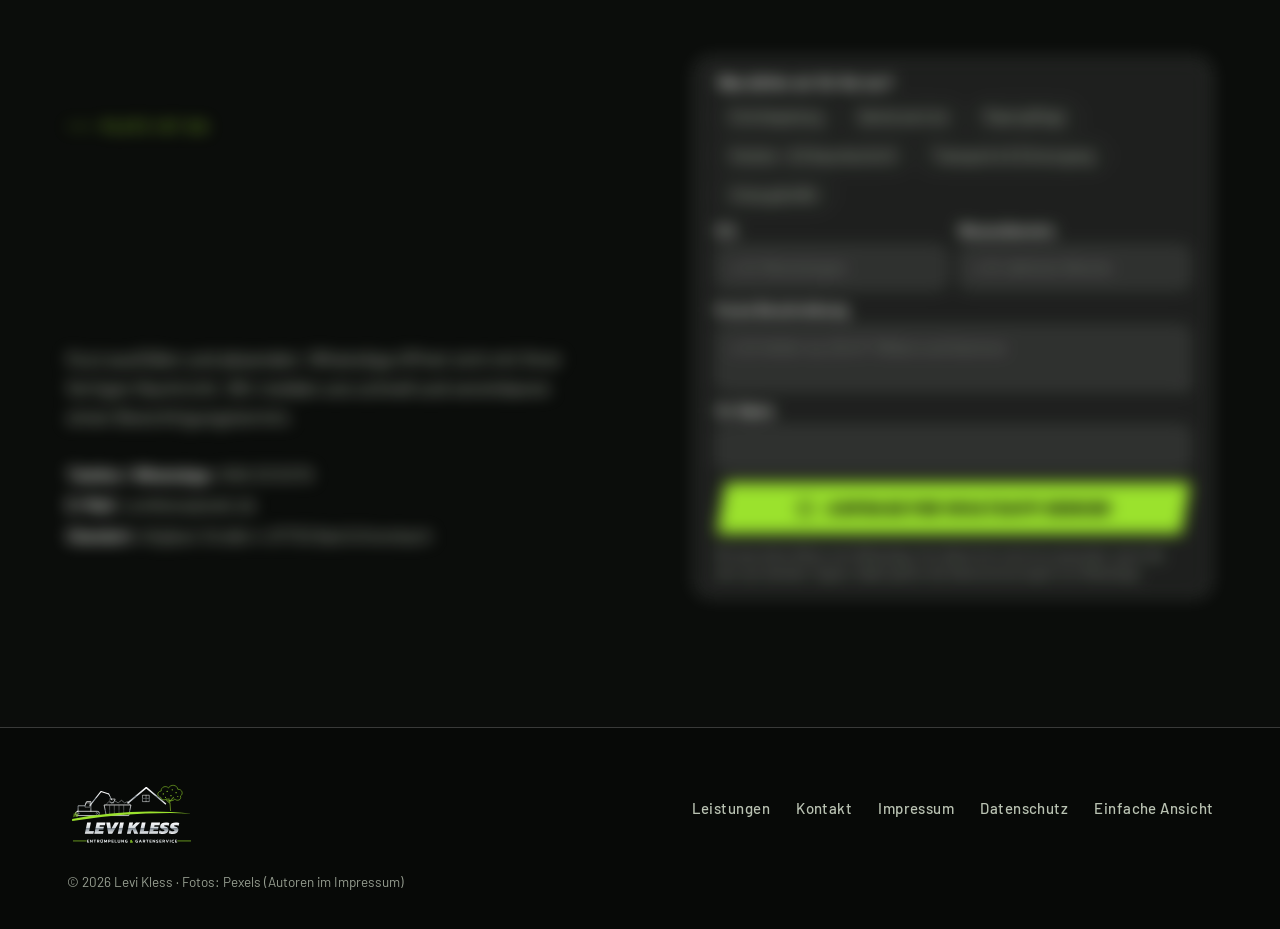
==== commit d74a66a1: "One link: desktop shows photo site, phones are sent to the 2D version in /handy/ Co-Authored-By: Cla" ====
--- a/index.html
+++ b/index.html
@@ -7,8 +7,9 @@
 <meta name="description" content="Entrümpelung, Gartenservice, Rasenpflege, Heckenschnitt, Transporte und Umzugshelfer. Festpreis nach kostenloser Besichtigung. 100 km rund um Bad Grönenbach.">
 <meta name="robots" content="noindex">
 <meta name="theme-color" content="#0b0d0b">
+<script>(function(){try{var m=location.search.match(/ansicht=(foto|einfach)/);if(m)localStorage.setItem('ansicht',m[1]);var pr=localStorage.getItem('ansicht');var small=matchMedia('(max-width:899px)').matches||(matchMedia('(pointer:coarse)').matches&&matchMedia('(max-width:1100px)').matches);if(pr==='einfach'||(pr!=='foto'&&small))location.replace('handy/');}catch(e){}})();</script>
 <link rel="icon" href="img/logo.svg" type="image/svg+xml">
-<link rel="preload" as="image" href="img/scene-1.webp" fetchpriority="high">
+<link rel="preload" as="image" href="img/scene-1.webp" fetchpriority="high" media="(min-width:900px)">
 <link rel="preload" as="font" type="font/woff2" href="fonts/kanit-latin-800-italic.woff2" crossorigin>
 <link rel="stylesheet" href="css/site.css">
 <script type="application/ld+json">{"@context": "https://schema.org", "@type": "FAQPage", "mainEntity": [{"@type": "Question", "name": "Was kostet eine Entrümpelung?", "acceptedAnswer": {"@type": "Answer", "text": "Das hängt von der Menge, der Etage und dem Zugang ab. Nach einer kostenlosen Besichtigung nennen wir Ihnen einen festen Preis, ohne versteckte Kosten."}}, {"@type": "Question", "name": "Wie schnell können Sie kommen?", "acceptedAnswer": {"@type": "Answer", "text": "Oft schon kurzfristig. Schreiben Sie uns per WhatsApp, dann nennen wir Ihnen den nächsten freien Termin."}}, {"@type": "Question", "name": "Muss ich bei der Entrümpelung dabei sein?", "acceptedAnswer": {"@type": "Answer", "text": "Nein. Nach der Besichtigung reicht eine Schlüsselübergabe, wir melden uns, wenn alles fertig ist."}}, {"@type": "Question", "name": "Wann darf man Hecken schneiden?", "acceptedAnswer": {"@type": "Answer", "text": "Vom 1. März bis 30. September sind laut Bundesnaturschutzgesetz nur schonende Form- und Pflegeschnitte erlaubt. Starke Rückschnitte machen wir deshalb von Oktober bis Ende Februar."}}, {"@type": "Question", "name": "Nehmen Sie den Grünschnitt mit?", "acceptedAnswer": {"@type": "Answer", "text": "Ja. Schnittgut und Laub nehmen wir mit und entsorgen es fachgerecht."}}, {"@type": "Question", "name": "In welchen Orten sind Sie tätig?", "acceptedAnswer": {"@type": "Answer", "text": "Im Umkreis von 100 km um Bad Grönenbach, zum Beispiel in Memmingen, Kempten, Ottobeuren, Mindelheim und Kaufbeuren."}}]}</script>
@@ -227,6 +228,7 @@
       <a href="index.html#kontakt">Kontakt</a>
       <a href="impressum.html">Impressum</a>
       <a href="datenschutz.html">Datenschutz</a>
+      <a href="./?ansicht=einfach">Einfache Ansicht</a>
     </nav>
     <p>© 2026 Levi Kless · Fotos: Pexels (Autoren im Impressum)</p>
   </div>
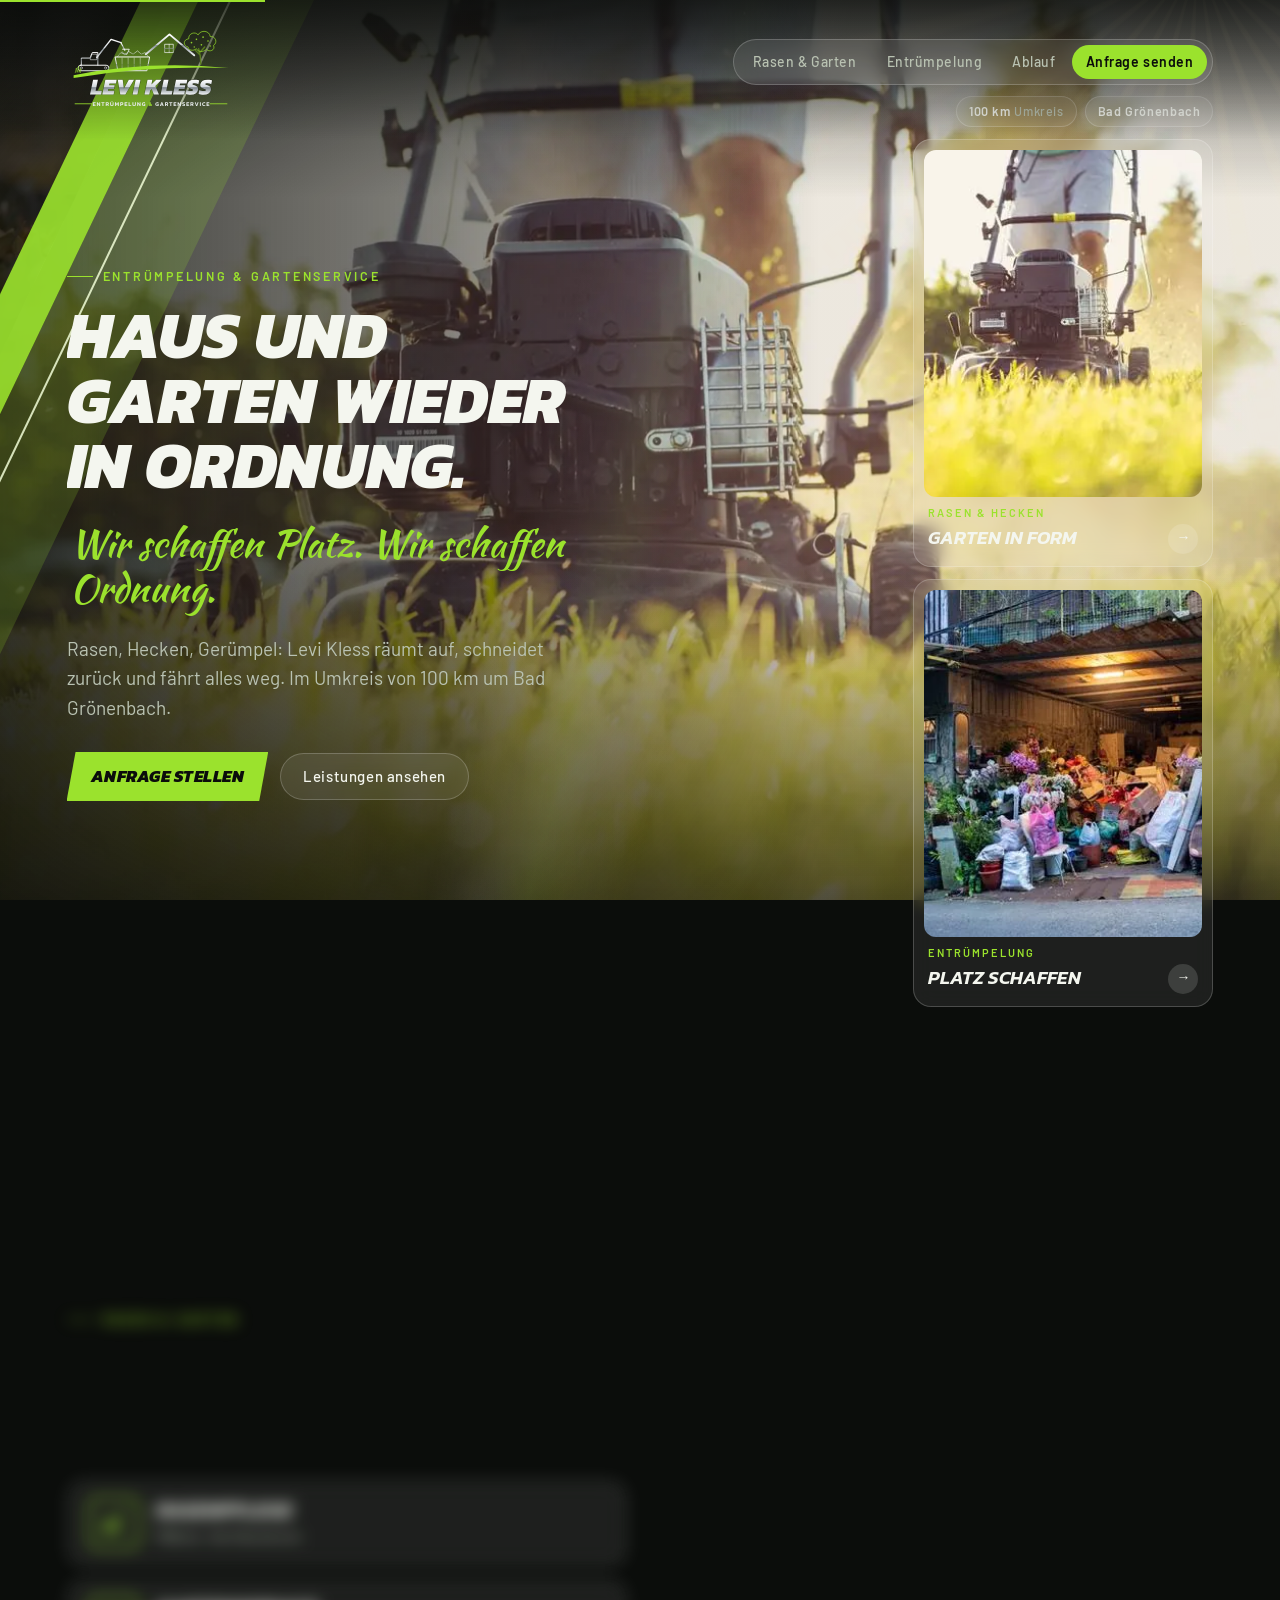
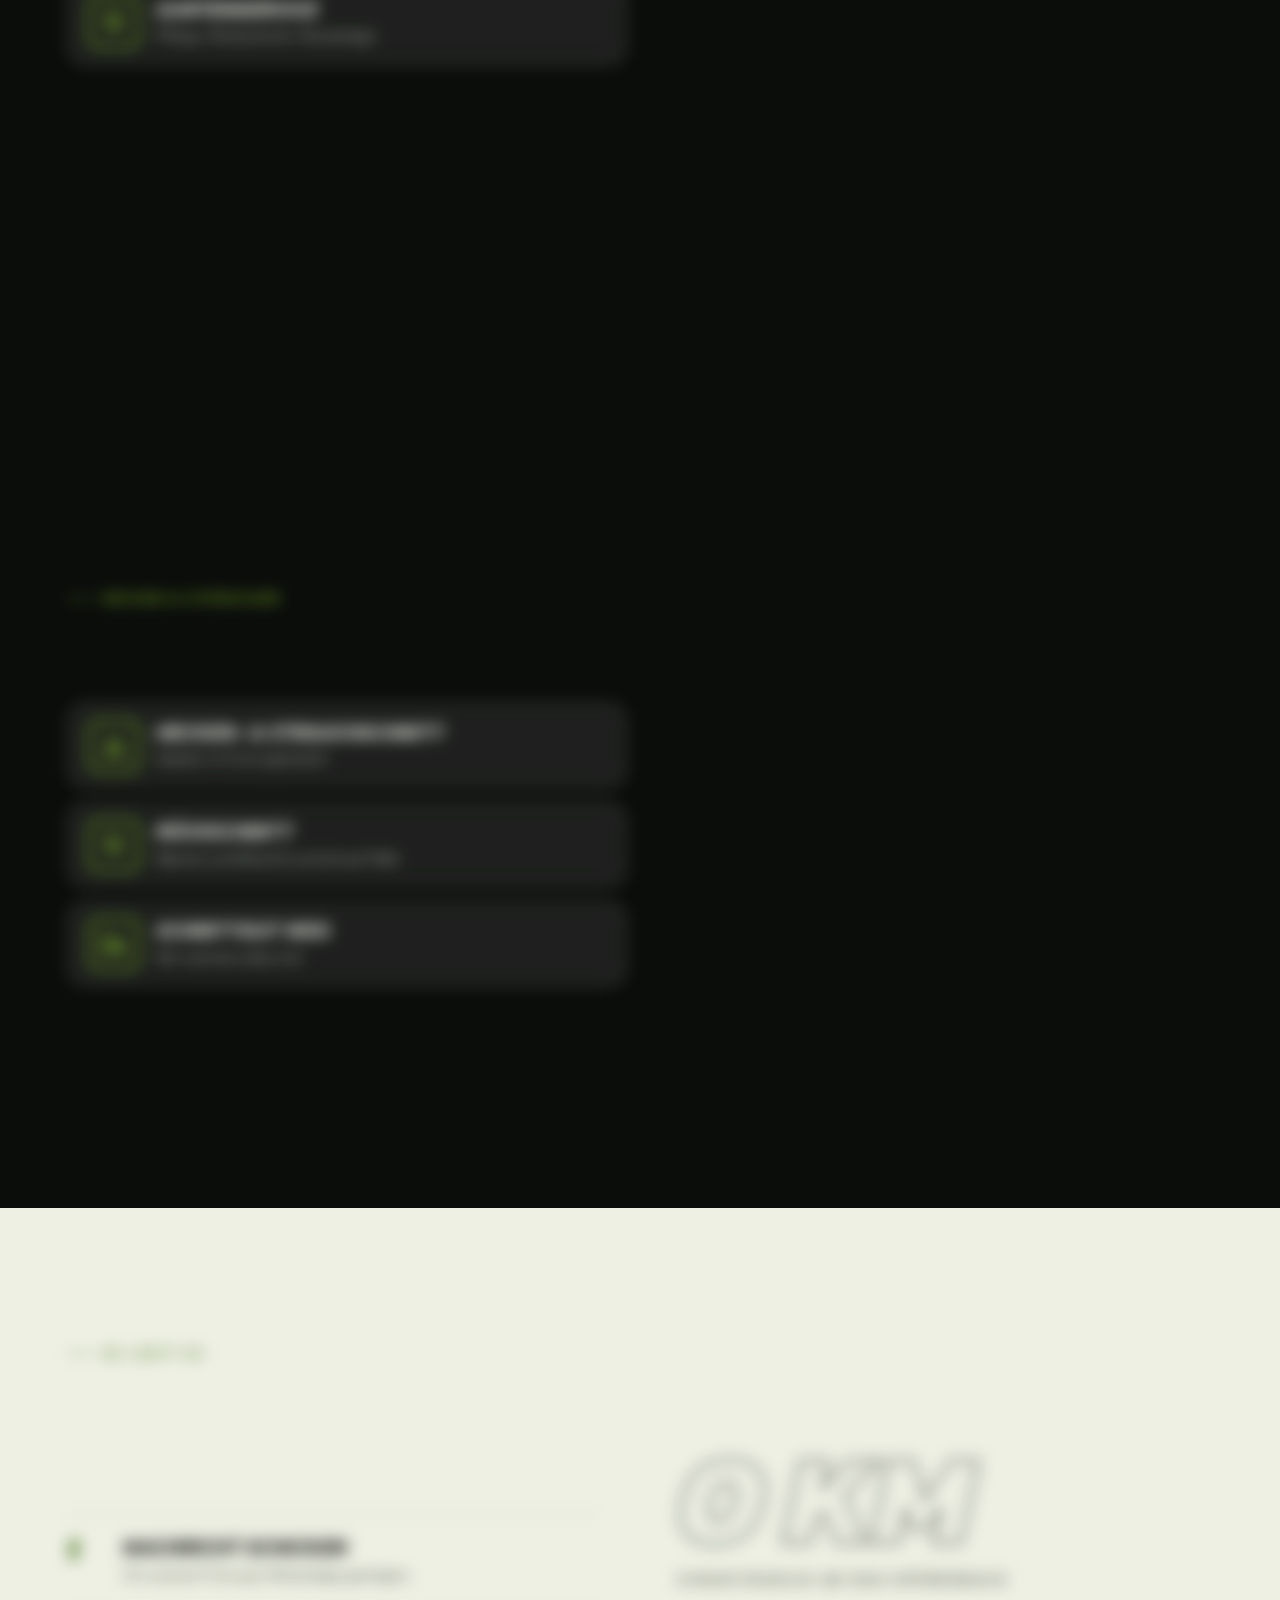
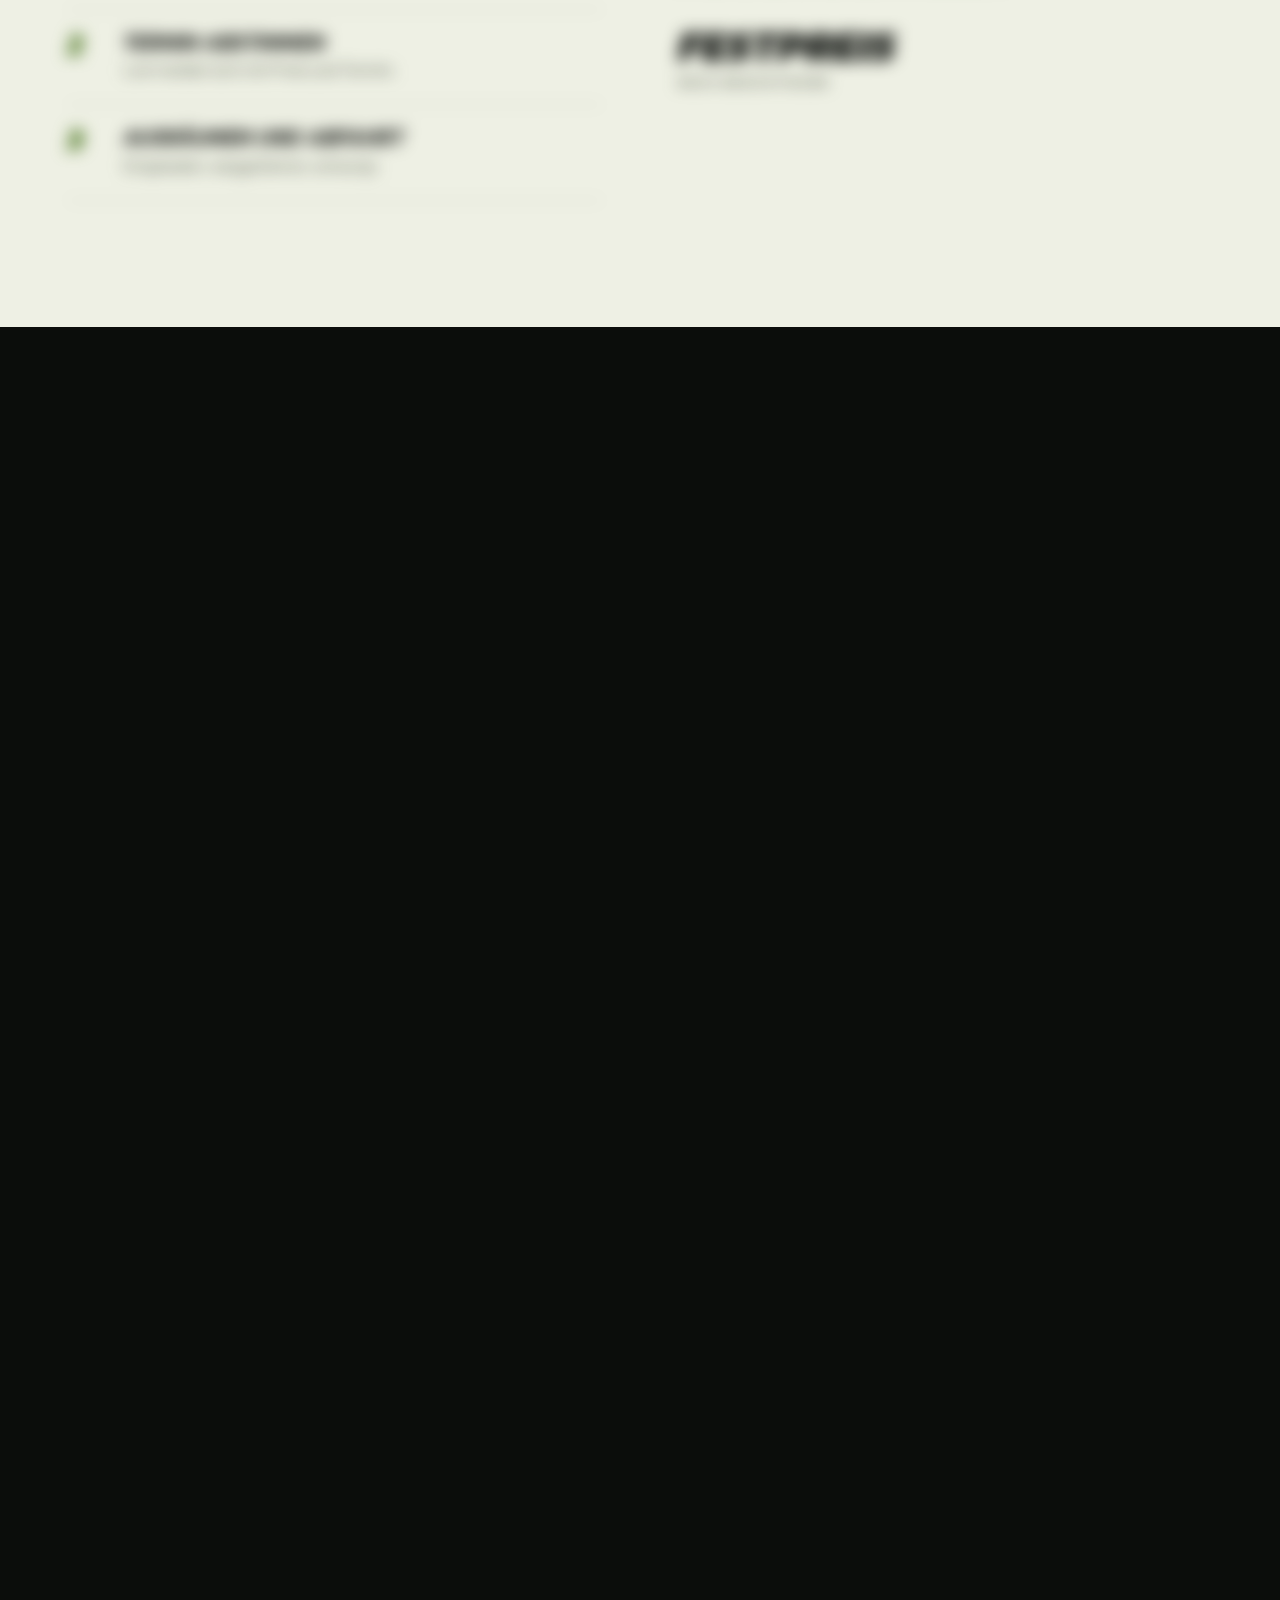
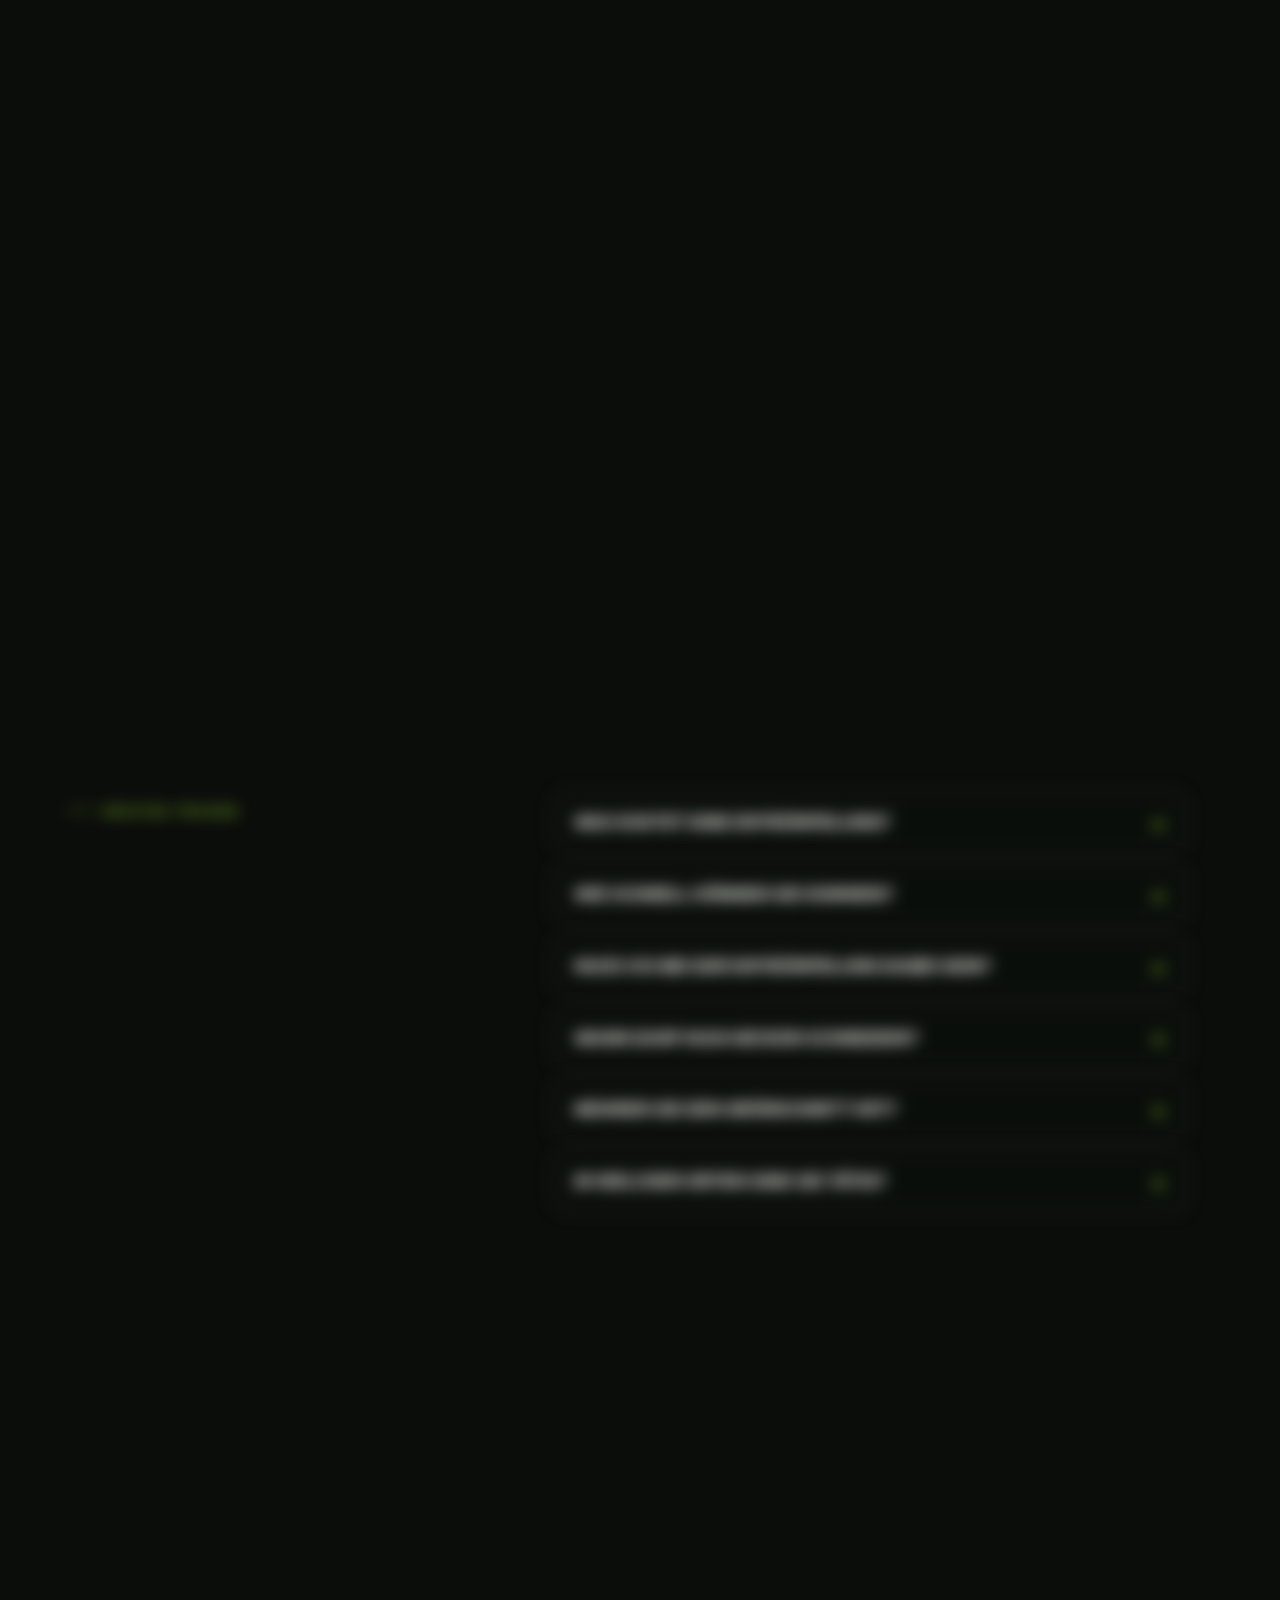
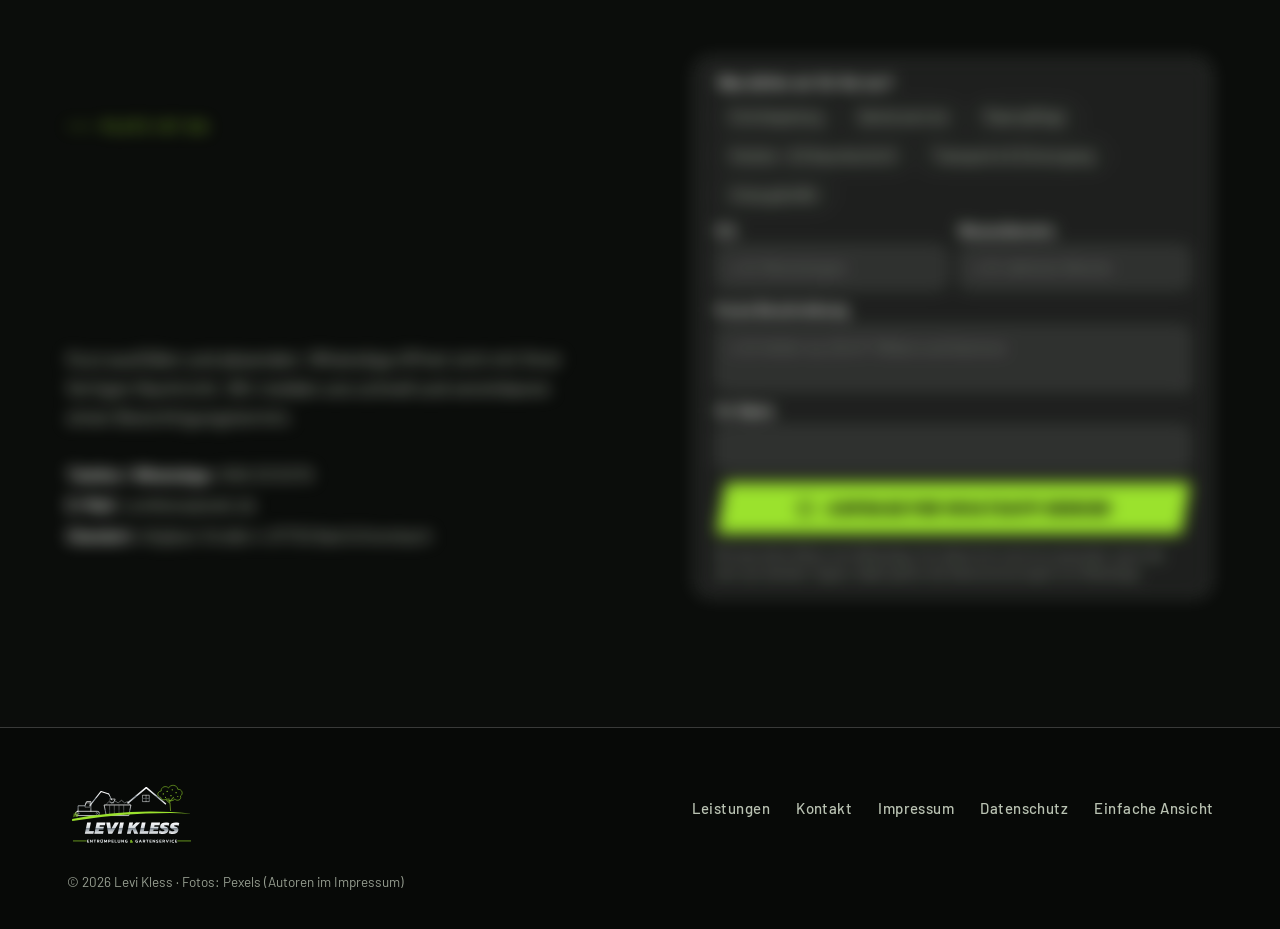
==== commit 59b09c50: "Remove '0 € Besichtigung vor Ort' stat block Co-Authored-By: Claude Sonnet 5.5 <noreply@anthropic.co" ====
--- a/index.html
+++ b/index.html
@@ -141,7 +141,6 @@
       <div class="rcol">
         <div class="big rv" style="--d:.3s"><span class="count" data-to="100">100</span> km<small>Einsatzradius ab Bad Grönenbach</small></div>
         <div class="stats rv" style="--d:.5s">
-          <div><b><span class="count" data-from="99" data-to="0">0</span>&nbsp;€</b><span>Besichtigung vor Ort</span></div>
           <div><b>Festpreis</b><span>nach Besichtigung</span></div>
         </div>
       </div>
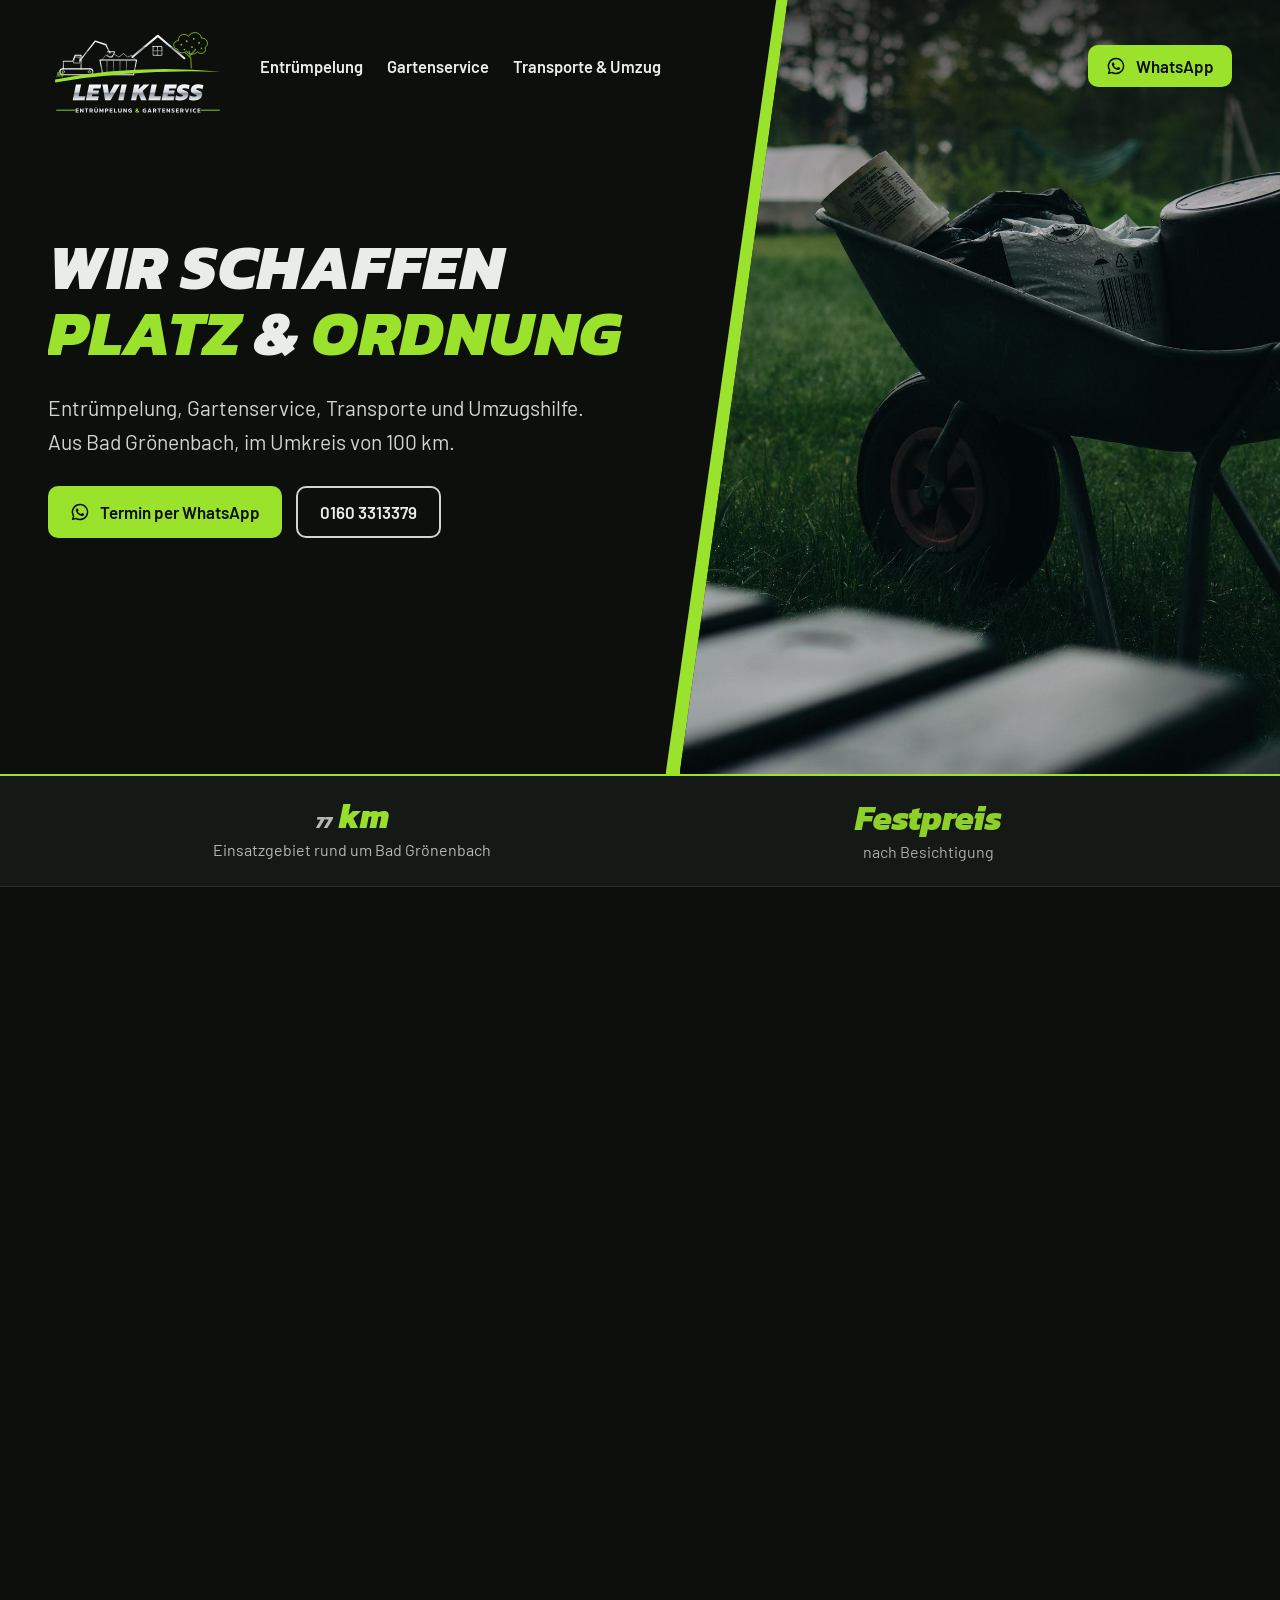
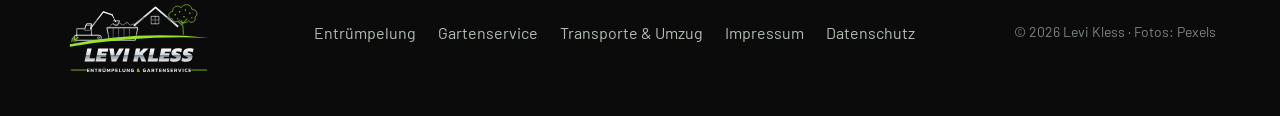
==== commit 2dfc90a4: "Remove '0 € Besichtigung vor Ort' stat block Co-Authored-By: Claude Sonnet 5.5 <noreply@anthropic.co" ====
--- a/index.html
+++ b/index.html
@@ -2,36 +2,19 @@
 <html lang="de">
 <head>
 <meta charset="utf-8">
-<meta name="viewport" content="width=device-width, initial-scale=1, viewport-fit=cover">
-<title>Levi Kless – Entrümpelung &amp; Gartenservice in Bad Grönenbach</title>
-<meta name="description" content="Entrümpelung, Gartenservice, Rasenpflege, Heckenschnitt, Transporte und Umzugshelfer. Festpreis nach kostenloser Besichtigung. 100 km rund um Bad Grönenbach.">
+<meta name="viewport" content="width=device-width, initial-scale=1">
+<title>Levi Kless – Entrümpelung &amp; Gartenservice | Bad Grönenbach &amp; Allgäu</title>
+<meta name="description" content="Entrümpelung, Gartenservice, Transporte und Umzugshilfe aus Bad Grönenbach. Im Umkreis von 100 km: Memmingen, Kempten, Ottobeuren, Mindelheim. Termin per WhatsApp.">
 <meta name="robots" content="noindex">
-<meta name="theme-color" content="#0b0d0b">
-<script>(function(){try{var m=location.search.match(/ansicht=(foto|einfach)/);if(m)localStorage.setItem('ansicht',m[1]);var pr=localStorage.getItem('ansicht');var small=matchMedia('(max-width:899px)').matches||(matchMedia('(pointer:coarse)').matches&&matchMedia('(max-width:1100px)').matches);if(pr==='einfach'||(pr!=='foto'&&small))location.replace('handy/');}catch(e){}})();</script>
 <link rel="icon" href="img/logo.svg" type="image/svg+xml">
-<link rel="preload" as="image" href="img/scene-1.webp" fetchpriority="high" media="(min-width:900px)">
-<link rel="preload" as="font" type="font/woff2" href="fonts/kanit-latin-800-italic.woff2" crossorigin>
-<link rel="stylesheet" href="css/site.css">
-<script type="application/ld+json">{"@context": "https://schema.org", "@type": "FAQPage", "mainEntity": [{"@type": "Question", "name": "Was kostet eine Entrümpelung?", "acceptedAnswer": {"@type": "Answer", "text": "Das hängt von der Menge, der Etage und dem Zugang ab. Nach einer kostenlosen Besichtigung nennen wir Ihnen einen festen Preis, ohne versteckte Kosten."}}, {"@type": "Question", "name": "Wie schnell können Sie kommen?", "acceptedAnswer": {"@type": "Answer", "text": "Oft schon kurzfristig. Schreiben Sie uns per WhatsApp, dann nennen wir Ihnen den nächsten freien Termin."}}, {"@type": "Question", "name": "Muss ich bei der Entrümpelung dabei sein?", "acceptedAnswer": {"@type": "Answer", "text": "Nein. Nach der Besichtigung reicht eine Schlüsselübergabe, wir melden uns, wenn alles fertig ist."}}, {"@type": "Question", "name": "Wann darf man Hecken schneiden?", "acceptedAnswer": {"@type": "Answer", "text": "Vom 1. März bis 30. September sind laut Bundesnaturschutzgesetz nur schonende Form- und Pflegeschnitte erlaubt. Starke Rückschnitte machen wir deshalb von Oktober bis Ende Februar."}}, {"@type": "Question", "name": "Nehmen Sie den Grünschnitt mit?", "acceptedAnswer": {"@type": "Answer", "text": "Ja. Schnittgut und Laub nehmen wir mit und entsorgen es fachgerecht."}}, {"@type": "Question", "name": "In welchen Orten sind Sie tätig?", "acceptedAnswer": {"@type": "Answer", "text": "Im Umkreis von 100 km um Bad Grönenbach, zum Beispiel in Memmingen, Kempten, Ottobeuren, Mindelheim und Kaufbeuren."}}]}</script>
-<script>document.documentElement.classList.add('js');</script>
+<link rel="preload" href="fonts/kanit-800-italic-latin.woff2" as="font" type="font/woff2" crossorigin>
+<link rel="stylesheet" href="css/style.css">
 </head>
 <body>
-<div class="stage" aria-hidden="true">
-  <div class="scene"><div class="kb"><img src="img/scene-1.webp" alt="" width="1920" height="1280" fetchpriority="high" decoding="async" style="object-position:50% 55%"></div></div>
-  <div class="scene"><div class="kb"><picture><source media="(max-width:899px)" srcset="img/scene-2-m.webp"><img src="img/scene-2.webp" alt="" width="1920" height="1280" fetchpriority="low" decoding="async" style="object-position:50% 50%"></picture></div></div>
-  <div class="scene"><div class="kb"><picture><source media="(max-width:899px)" srcset="img/scene-3-m.webp"><img src="img/scene-3.webp" alt="" width="1920" height="1280" fetchpriority="low" decoding="async" style="object-position:50% 50%"></picture></div></div>
-  <div class="scene"><div class="kb"><picture><source media="(max-width:899px)" srcset="img/scene-4-m.webp"><img src="img/scene-4.webp" alt="" width="1920" height="1280" fetchpriority="low" decoding="async" style="object-position:50% 50%"></picture></div></div>
-  <div class="scene"><div class="kb"><picture><source media="(max-width:899px)" srcset="img/scene-5-m.webp"><img src="img/scene-5.webp" alt="" width="1920" height="1280" fetchpriority="low" decoding="async" style="object-position:50% 50%"></picture></div></div>
-  <div class="scene"><div class="kb"><picture><source media="(max-width:899px)" srcset="img/scene-6-m.webp"><img src="img/scene-6.webp" alt="" width="1920" height="1280" fetchpriority="low" decoding="async" style="object-position:58% 45%"></picture></div></div>
-  <div class="rays"></div><div class="sheen"></div><div class="mist"></div><div class="mist m2"></div>
-  <svg class="cut" id="cut" aria-hidden="true"><polygon class="cband"/><polygon class="cglow"/><line class="cthin"/></svg>
-</div>
-<div class="grain" aria-hidden="true"></div>
-<div class="curtain" aria-hidden="true"></div>
-<div class="bar" id="bar"></div>
 
-<header class="top gut">
-  <a class="brand" href="#start" aria-label="Levi Kless – Entrümpelung &amp; Gartenservice, nach oben"><svg class="logo-svg" aria-hidden="true" focusable="false" viewBox="0 0 610 350" ><defs><linearGradient id="lk-ch" x1="0" y1="0" x2="0" y2="1"><stop offset="0" stop-color="#ffffff"/><stop offset=".48" stop-color="#d3d8dc"/><stop offset=".52" stop-color="#8a939a"/><stop offset="1" stop-color="#eef1f2"/></linearGradient>
+<header class="site-header home">
+  <div class="wrap">
+    <a class="logo" href="index.html" aria-label="Levi Kless – Startseite"><svg class="logo-svg" viewBox="0 0 610 350" role="img" aria-label="Levi Kless Entrümpelung &amp; Gartenservice"><defs><linearGradient id="lk-ch" x1="0" y1="0" x2="0" y2="1"><stop offset="0" stop-color="#ffffff"/><stop offset=".48" stop-color="#d3d8dc"/><stop offset=".52" stop-color="#8a939a"/><stop offset="1" stop-color="#eef1f2"/></linearGradient>
 <linearGradient id="lk-cht" x1="0" y1="0" x2="0" y2="1"><stop offset="0" stop-color="#ffffff"/><stop offset=".5" stop-color="#cfd5da"/><stop offset=".53" stop-color="#7f8890"/><stop offset="1" stop-color="#f2f4f5"/></linearGradient></defs><g id="art" fill="none" stroke="url(#lk-ch)" stroke-linecap="round" stroke-linejoin="round">
   <!-- excavator -->
   <rect x="40" y="186" width="112" height="20" rx="10" stroke-width="3.5"/>
@@ -63,177 +46,146 @@
 <path d="M30 214 l4 -18 l3 16 l5 -22 l2 22 l6 -14 l-1 16" fill="none" stroke="#9BE22D" stroke-width="2" stroke-linejoin="round"/>
 <path d="M83.528 292.0 94.68 239.192H112.31L103.946 278.552H126.578L123.79 292.0ZM128.152 292.0 139.304 239.192H180.386L177.68 252.23H154.228L152.752 258.954H173.17000000000002L170.382 272.32H149.964L148.488 278.962H171.94L169.234 292.0ZM193.44 292.0 184.338 239.192H202.214L206.478 271.336L224.436 239.192H243.37800000000001L211.89000000000001 292.0ZM238.146 292.0 249.298 239.192H266.928L255.776 292.0ZM281.228 292.0 292.38 239.192H310.01000000000005L306.48400000000004 255.92000000000002L323.786 239.192H343.71200000000005L320.834 261.004L334.036 292.0H315.34000000000003L307.632 272.156L301.892 277.486L298.858 292.0ZM340.038 292.0 351.19 239.192H368.82000000000005L360.456 278.552H383.088L380.3 292.0ZM384.66200000000003 292.0 395.814 239.192H436.8960000000001L434.19000000000005 252.23H410.73800000000006L409.26200000000006 258.954H429.68000000000006L426.89200000000005 272.32H406.47400000000005L404.99800000000005 278.962H428.45000000000005L425.744 292.0ZM448.884 292.82Q443.55400000000003 292.82 438.716 291.918Q433.87800000000004 291.016 430.762 289.376L433.714 275.6Q437.158 277.404 441.545 278.552Q445.932 279.7 449.786 279.7Q453.06600000000003 279.7 454.99300000000005 279.044Q456.92 278.388 457.24800000000005 276.584Q457.658 274.534 455.198 273.591Q452.738 272.648 447.982 270.926Q442.65200000000004 268.95799999999997 439.86400000000003 266.047Q437.076 263.136 437.076 258.544Q437.076 256.658 437.56800000000004 254.608Q439.372 246.07999999999998 445.645 242.226Q451.918 238.372 463.644 238.372Q466.432 238.372 469.50700000000006 238.741Q472.58200000000005 239.11 475.37 239.643Q478.158 240.176 480.04400000000004 240.832L477.09200000000004 254.69Q473.32000000000005 253.05 469.958 252.353Q466.596 251.656 463.726 251.656Q461.67600000000004 251.656 459.79 251.861Q457.904 252.066 456.71500000000003 252.763Q455.526 253.46 455.526 254.936Q455.526 256.248 457.45300000000003 256.945Q459.38000000000005 257.642 463.562 258.872Q470.53200000000004 260.922 473.197 264.366Q475.862 267.81 475.862 272.156Q475.862 274.288 475.37 276.502Q473.812 283.882 467.375 288.351Q460.93800000000005 292.82 448.884 292.82ZM495.64 292.82Q490.31 292.82 485.472 291.918Q480.634 291.016 477.518 289.376L480.46999999999997 275.6Q483.914 277.404 488.301 278.552Q492.688 279.7 496.542 279.7Q499.822 279.7 501.749 279.044Q503.676 278.388 504.004 276.584Q504.414 274.534 501.95399999999995 273.591Q499.49399999999997 272.648 494.738 270.926Q489.408 268.95799999999997 486.62 266.047Q483.832 263.136 483.832 258.544Q483.832 256.658 484.324 254.608Q486.128 246.07999999999998 492.40099999999995 242.226Q498.674 238.372 510.4 238.372Q513.188 238.372 516.2629999999999 238.741Q519.338 239.11 522.126 239.643Q524.914 240.176 526.8 240.832L523.848 254.69Q520.076 253.05 516.7139999999999 252.353Q513.352 251.656 510.48199999999997 251.656Q508.432 251.656 506.546 251.861Q504.65999999999997 252.066 503.471 252.763Q502.282 253.46 502.282 254.936Q502.282 256.248 504.209 256.945Q506.136 257.642 510.318 258.872Q517.288 260.922 519.953 264.366Q522.6179999999999 267.81 522.6179999999999 272.156Q522.6179999999999 274.288 522.126 276.502Q520.568 283.882 514.131 288.351Q507.694 292.82 495.64 292.82Z" fill="url(#lk-cht)" stroke="#0d0f0d" stroke-width="1.5" paint-order="stroke"/><path d="M28 326 H92 M518 326 H582" stroke="#9BE22D" stroke-width="3"/>
 <path d="M93.84349999999998 334.0V320.476H103.81849999999999V323.08H97.22449999999998V325.915H103.04149999999998V328.561H97.22449999999998V331.396H103.81849999999999V334.0ZM108.43549999999998 334.0V320.476H111.33349999999997L117.08749999999998 328.561V320.476H120.48949999999998V334.0H117.57049999999998L111.81649999999998 325.936V334.0ZM128.76049999999998 334.0V323.08H124.79149999999997V320.476H136.11049999999997V323.08H132.14149999999998V334.0ZM140.62249999999997 334.0V320.476H147.38449999999997Q149.77849999999998 320.476 150.91249999999997 321.736Q152.04649999999998 322.996 152.04649999999998 325.117Q152.04649999999998 326.48199999999997 151.3535 327.51099999999997Q150.66049999999998 328.54 149.46349999999998 329.044Q149.75749999999996 329.275 149.93599999999998 329.5585Q150.11449999999996 329.842 150.32449999999997 330.346L151.92049999999998 334.0H148.39249999999998L146.88049999999998 330.556Q146.69149999999996 330.115 146.39749999999998 329.9155Q146.10349999999997 329.716 145.55749999999998 329.716H144.00349999999997V334.0ZM144.00349999999997 327.112H146.50249999999997Q147.48949999999996 327.112 148.04599999999996 326.61850000000004Q148.60249999999996 326.125 148.60249999999996 325.117Q148.60249999999996 323.08 146.6495 323.08H144.00349999999997ZM159.4775 319.006V316.717H161.9555V319.006ZM163.80349999999999 319.006V316.717H166.2815V319.006ZM162.87949999999998 334.21Q160.9895 334.21 159.593 333.601Q158.1965 332.992 157.43 331.795Q156.6635 330.598 156.6635 328.855V320.476H160.0445V328.54Q160.0445 329.947 160.77949999999998 330.64Q161.5145 331.333 162.87949999999998 331.333Q164.2445 331.333 164.97949999999997 330.64Q165.7145 329.947 165.7145 328.54V320.476H169.0955V328.855Q169.0955 330.598 168.329 331.795Q167.5625 332.992 166.166 333.601Q164.7695 334.21 162.87949999999998 334.21ZM174.1325 334.0V320.476H177.4715L181.1465 327.973L184.8005 320.476H188.11849999999998V334.0H184.73749999999998V326.23L182.07049999999998 331.69H180.2015L177.5135 326.23V334.0ZM193.2605 334.0V320.476H199.91750000000002Q201.5345 320.476 202.5845 321.1165Q203.6345 321.757 204.149 322.849Q204.6635 323.941 204.6635 325.306Q204.6635 326.692 204.0755 327.76300000000003Q203.4875 328.834 202.406 329.4325Q201.3245 330.031 199.83350000000002 330.031H196.6415V334.0ZM196.6415 327.427H199.07750000000001Q200.1485 327.427 200.68400000000003 326.839Q201.2195 326.251 201.2195 325.285Q201.2195 324.235 200.726 323.6575Q200.23250000000002 323.08 199.1825 323.08H196.6415ZM208.9865 334.0V320.476H218.9615V323.08H212.3675V325.915H218.1845V328.561H212.3675V331.396H218.9615V334.0ZM223.57850000000002 334.0V320.476H226.95950000000002V331.396H233.34350000000003V334.0ZM243.75650000000002 334.21Q241.86650000000003 334.21 240.47000000000003 333.601Q239.07350000000002 332.992 238.30700000000002 331.795Q237.54050000000004 330.598 237.54050000000004 328.855V320.476H240.92150000000004V328.54Q240.92150000000004 329.947 241.65650000000005 330.64Q242.39150000000004 331.333 243.75650000000002 331.333Q245.12150000000003 331.333 245.85650000000004 330.64Q246.59150000000002 329.947 246.59150000000002 328.54V320.476H249.97250000000003V328.855Q249.97250000000003 330.598 249.20600000000002 331.795Q248.43950000000004 332.992 247.04300000000003 333.601Q245.64650000000003 334.21 243.75650000000002 334.21ZM255.00950000000003 334.0V320.476H257.9075L263.66150000000005 328.561V320.476H267.06350000000003V334.0H264.14450000000005L258.39050000000003 325.936V334.0ZM278.94650000000007 334.21Q275.43950000000007 334.21 273.61250000000007 332.4355Q271.78550000000007 330.661 271.78550000000007 327.427Q271.78550000000007 324.046 273.6545000000001 322.156Q275.52350000000007 320.266 279.15650000000005 320.266Q280.3955000000001 320.266 281.3930000000001 320.413Q282.3905000000001 320.56 283.29350000000005 320.854V323.752Q282.3905000000001 323.416 281.4140000000001 323.28999999999996Q280.43750000000006 323.164 279.40850000000006 323.164Q277.22450000000003 323.164 276.2270000000001 324.20349999999996Q275.2295000000001 325.243 275.2295000000001 327.427Q275.2295000000001 329.422 276.1745000000001 330.37750000000005Q277.1195000000001 331.333 278.9675000000001 331.333Q280.18550000000005 331.333 281.23550000000006 330.997V328.435H278.3165000000001V326.314H284.07050000000004V333.013Q283.35650000000004 333.475 282.086 333.8425Q280.81550000000004 334.21 278.94650000000007 334.21ZM327.7805 334.21Q324.2735 334.21 322.4465 332.4355Q320.6195 330.661 320.6195 327.427Q320.6195 324.046 322.48850000000004 322.156Q324.3575 320.266 327.9905 320.266Q329.22950000000003 320.266 330.22700000000003 320.413Q331.22450000000003 320.56 332.1275 320.854V323.752Q331.22450000000003 323.416 330.24800000000005 323.28999999999996Q329.2715 323.164 328.2425 323.164Q326.0585 323.164 325.06100000000004 324.20349999999996Q324.06350000000003 325.243 324.06350000000003 327.427Q324.06350000000003 329.422 325.0085 330.37750000000005Q325.9535 331.333 327.80150000000003 331.333Q329.0195 331.333 330.0695 330.997V328.435H327.1505V326.314H332.9045V333.013Q332.1905 333.475 330.91999999999996 333.8425Q329.6495 334.21 327.7805 334.21ZM337.2065 334.0 342.3725 320.476H346.0265L351.1925 334.0H347.6645L346.4465 330.934H341.93149999999997L340.73449999999997 334.0ZM342.3935 328.435H345.98449999999997L344.1785 323.731ZM355.91450000000003 334.0V320.476H362.67650000000003Q365.0705 320.476 366.2045 321.736Q367.3385 322.996 367.3385 325.117Q367.3385 326.48199999999997 366.64549999999997 327.51099999999997Q365.9525 328.54 364.7555 329.044Q365.0495 329.275 365.228 329.5585Q365.4065 329.842 365.61650000000003 330.346L367.21250000000003 334.0H363.6845L362.1725 330.556Q361.9835 330.115 361.6895 329.9155Q361.3955 329.716 360.84950000000003 329.716H359.2955V334.0ZM359.2955 327.112H361.7945Q362.7815 327.112 363.33799999999997 326.61850000000004Q363.8945 326.125 363.8945 325.117Q363.8945 323.08 361.9415 323.08H359.2955ZM375.1895 334.0V323.08H371.2205V320.476H382.53950000000003V323.08H378.57050000000004V334.0ZM387.05150000000003 334.0V320.476H397.0265V323.08H390.4325V325.915H396.2495V328.561H390.4325V331.396H397.0265V334.0ZM401.6435 334.0V320.476H404.5415L410.2955 328.561V320.476H413.6975V334.0H410.7785L405.0245 325.936V334.0ZM423.1445 334.21Q421.8005 334.21 420.635 334.0105Q419.46950000000004 333.811 418.6295 333.433V330.556Q419.55350000000004 330.955 420.677 331.207Q421.8005 331.459 422.80850000000004 331.459Q424.06850000000003 331.459 424.688 331.228Q425.3075 330.997 425.3075 330.22Q425.3075 329.695 425.00300000000004 329.38Q424.6985 329.065 424.016 328.82349999999997Q423.3335 328.582 422.1575 328.246Q420.7715 327.826 419.9525 327.3115Q419.1335 326.797 418.77650000000006 326.062Q418.4195 325.327 418.4195 324.256Q418.4195 322.324 419.80550000000005 321.295Q421.1915 320.266 423.9005 320.266Q425.0765 320.266 426.1895 320.4445Q427.3025 320.623 427.9955 320.854V323.752Q427.09250000000003 323.395 426.17900000000003 323.227Q425.26550000000003 323.059 424.40450000000004 323.059Q423.2705 323.059 422.567 323.269Q421.86350000000004 323.479 421.86350000000004 324.235Q421.86350000000004 324.676 422.1155 324.9385Q422.3675 325.201 422.987 325.411Q423.60650000000004 325.621 424.6775 325.915Q426.3365 326.356 427.2185 326.9755Q428.1005 327.595 428.4365 328.4035Q428.77250000000004 329.212 428.77250000000004 330.22Q428.77250000000004 332.005 427.38650000000007 333.10749999999996Q426.00050000000005 334.21 423.1445 334.21ZM433.4945 334.0V320.476H443.4695V323.08H436.8755V325.915H442.6925V328.561H436.8755V331.396H443.4695V334.0ZM448.0865 334.0V320.476H454.8485Q457.24249999999995 320.476 458.37649999999996 321.736Q459.5105 322.996 459.5105 325.117Q459.5105 326.48199999999997 458.8175 327.51099999999997Q458.12449999999995 328.54 456.92749999999995 329.044Q457.2215 329.275 457.4 329.5585Q457.57849999999996 329.842 457.7885 330.346L459.3845 334.0H455.8565L454.3445 330.556Q454.15549999999996 330.115 453.8615 329.9155Q453.5675 329.716 453.02149999999995 329.716H451.4675V334.0ZM451.4675 327.112H453.9665Q454.95349999999996 327.112 455.51 326.61850000000004Q456.06649999999996 326.125 456.06649999999996 325.117Q456.06649999999996 323.08 454.1135 323.08H451.4675ZM468.9785 334.0 463.8125 320.476H467.34049999999996L470.7845 330.136L474.2495 320.476H477.7985L472.6325 334.0ZM482.5205 334.0V320.476H485.9015V334.0ZM497.8895 334.21Q494.3405 334.21 492.482 332.3935Q490.62350000000004 330.577 490.62350000000004 327.343Q490.62350000000004 323.962 492.44000000000005 322.11400000000003Q494.2565 320.266 497.86850000000004 320.266Q499.1075 320.266 500.08400000000006 320.45500000000004Q501.06050000000005 320.644 501.9635 320.959V323.92Q500.1365 323.164 498.12050000000005 323.164Q496.0205 323.164 495.04400000000004 324.172Q494.06750000000005 325.18 494.06750000000005 327.343Q494.06750000000005 329.401 495.09650000000005 330.367Q496.12550000000005 331.333 498.1625 331.333Q499.14950000000005 331.333 500.1155 331.1545Q501.0815 330.976 501.9845 330.598V333.58Q501.1025 333.874 500.1155 334.04200000000003Q499.12850000000003 334.21 497.8895 334.21ZM506.70650000000006 334.0V320.476H516.6815V323.08H510.08750000000003V325.915H515.9045V328.561H510.08750000000003V331.396H516.6815V334.0Z" fill="#e6eaec"/><path d="M306.8285 334.315 305.44250000000005 332.908Q303.84650000000005 334.21 301.0955 334.21Q298.7225 334.21 297.30500000000006 333.202Q295.88750000000005 332.194 295.88750000000005 330.514Q295.88750000000005 329.128 296.62250000000006 328.1725Q297.3575 327.217 298.7225 326.461Q298.05050000000006 325.789 297.65150000000006 325.13800000000003Q297.25250000000005 324.487 297.25250000000005 323.584Q297.25250000000005 322.114 298.3235000000001 321.19Q299.39450000000005 320.266 301.22150000000005 320.266Q303.04850000000005 320.266 304.13000000000005 321.169Q305.21150000000006 322.072 305.21150000000006 323.584Q305.21150000000006 324.613 304.7495 325.3795Q304.2875 326.146 303.36350000000004 326.86L305.58950000000004 329.149Q305.84150000000005 328.666 305.84150000000005 327.952V327.574H308.38250000000005V328.057Q308.38250000000005 328.876 308.13050000000004 329.653Q307.87850000000003 330.43 307.47950000000003 330.976L308.92850000000004 332.425ZM301.1795 325.495Q301.83050000000003 325.096 302.16650000000004 324.7285Q302.50250000000005 324.361 302.50250000000005 323.752Q302.50250000000005 323.206 302.19800000000004 322.8595Q301.8935 322.513 301.2635 322.513Q300.59150000000005 322.513 300.28700000000003 322.8805Q299.9825 323.248 299.9825 323.752Q299.9825 324.214 300.28700000000003 324.634Q300.59150000000005 325.054 301.1795 325.495ZM301.0955 331.9Q302.5445 331.9 303.38450000000006 331.102L300.80150000000003 328.456Q299.9825 328.813 299.5625 329.2645Q299.14250000000004 329.716 299.14250000000004 330.43Q299.14250000000004 331.144 299.68850000000003 331.522Q300.2345 331.9 301.0955 331.9Z" fill="#9BE22D"/><metadata></metadata></svg></a>
-  <div class="hdr-r">
-  <nav class="pill" aria-label="Hauptmenü">
-    <a href="#rasen">Rasen &amp; Garten</a>
-    <a href="#entruempelung">Entrümpelung</a>
-    <a href="#ablauf">Ablauf</a>
-    <a class="go" href="#kontakt">Anfrage senden</a>
-  </nav>
-  <button class="burger" type="button" aria-label="Menü öffnen" aria-expanded="false" aria-controls="drawer"><span></span><span></span><span></span></button>
+    <button class="menu-btn" aria-label="Menü öffnen" aria-expanded="false"><span></span><span></span><span></span></button>
+    <nav class="nav">
+      <a href="entruempelung.html">Entrümpelung</a>
+      <a href="gartenservice.html">Gartenservice</a>
+      <a href="transporte-umzug.html">Transporte &amp; Umzug</a>
+      <a class="btn btn-green" href="#anfrage"><svg viewBox="0 0 24 24" fill="currentColor" aria-hidden="true"><path d="M12 2a10 10 0 0 0-8.6 15.1L2 22l5-1.3A10 10 0 1 0 12 2Zm0 18.2c-1.5 0-3-.4-4.2-1.2l-.3-.2-3 .8.8-2.9-.2-.3A8.2 8.2 0 1 1 12 20.2Zm4.5-6.1c-.2-.1-1.5-.7-1.7-.8-.2-.1-.4-.1-.6.1l-.8 1c-.1.2-.3.2-.5.1a6.7 6.7 0 0 1-3.3-2.9c-.3-.4.2-.4.7-1.3.1-.2 0-.3 0-.4l-.8-1.8c-.2-.5-.4-.4-.6-.4h-.5c-.2 0-.4.1-.6.3-.2.2-.8.8-.8 2s.9 2.3 1 2.5c.1.2 1.7 2.6 4.1 3.6 1.5.7 2.1.7 2.9.6.5-.1 1.5-.6 1.7-1.2.2-.6.2-1.1.1-1.2l-.4-.3Z"/></svg> WhatsApp</a>
+    </nav>
   </div>
 </header>
-<nav class="drawer" id="drawer" aria-label="Menü">
-  <a href="#rasen">Rasen &amp; Garten</a>
-  <a href="#entruempelung">Entrümpelung</a>
-  <a href="#transport">Transporte</a>
-  <a href="#ablauf">Ablauf</a>
-  <a href="#faq">Fragen</a>
-  <a class="go" href="#kontakt">Anfrage senden</a>
-</nav>
 
 <main>
-  <section class="panel hero gut" id="start" data-scene="0">
-    <div class="col">
-      <p class="kicker rv" style="--d:.5s">Entrümpelung &amp; Gartenservice</p>
-      <h1 class="rv" data-words style="--d:.65s">Haus und Garten wieder in Ordnung.</h1>
-      <p class="script rv" style="--d:1.5s">Wir schaffen Platz. Wir schaffen Ordnung.</p>
-      <p class="lead rv" style="--d:1.4s">Rasen, Hecken, Gerümpel: Levi Kless räumt auf, schneidet zurück und fährt alles weg. Im Umkreis von 100 km um Bad Grönenbach.</p>
-      <div class="row rv" style="--d:1.7s">
-        <a class="btn" href="#kontakt">Anfrage stellen</a>
-        <a class="ghost" href="#rasen">Leistungen ansehen</a>
-      </div>
-    </div>
-    <aside class="side rv" style="--d:1.9s">
-      <div class="chips">
-        <span class="chip glass"><b>100 km</b> Umkreis</span>
-        <span class="chip glass"><b>Bad Grönenbach</b></span>
-      </div>
-      <a class="card-link glass" href="#rasen"><span class="imw"><img class="im" src="img/card-2.webp" alt="" width="520" height="347" loading="lazy" decoding="async"></span><small>Rasen &amp; Hecken</small><strong>Garten in Form <i>→</i></strong></a>
-      <a class="card-link glass" href="#entruempelung"><span class="imw"><img class="im" src="img/card-4.webp" alt="" width="520" height="347" loading="lazy" decoding="async"></span><small>Entrümpelung</small><strong>Platz schaffen <i>→</i></strong></a>
-    </aside>
-  </section>
-
-  <section class="panel gut" id="rasen" data-scene="1">
-    <div class="col">
-      <p class="kicker rv">Rasen &amp; Garten</p>
-      <h2 class="rv" data-words>Wenn der Rasen wieder atmet.</h2>
-      <ul class="cards">
-        <li class="glass rv" style="--d:.15s"><span class="card-icon ic-mower" aria-hidden="true"><svg viewBox="0 0 24 24" fill="none" stroke="currentColor" stroke-width="1.7" stroke-linecap="round" stroke-linejoin="round" aria-hidden="true"><path d="M3 15h13l-1.5-5H6L3 15ZM14.5 10l3-7h2.5"/><circle cx="6" cy="18" r="2"/><circle cx="14" cy="18" r="2"/></svg></span><div><b>Rasenpflege</b><span>Mähen, Vertikutieren</span></div></li>
-        <li class="glass rv" style="--d:.3s"><span class="card-icon ic-tree" aria-hidden="true"><svg viewBox="0 0 24 24" fill="none" stroke="currentColor" stroke-width="1.7" stroke-linecap="round" stroke-linejoin="round" aria-hidden="true"><path d="M12 21v-6M12 15l-3-2.5M12 13.5l2.5-2"/><path d="M7.5 15.5A4 4 0 0 1 6 8.2a4.5 4.5 0 0 1 8.4-3A4 4 0 0 1 19 10a3.5 3.5 0 0 1-2.5 5.5Z"/></svg></span><div><b>Gartenservice</b><span>Pflege, Rückschnitt, Neuanlage</span></div></li>
-      </ul>
-    </div>
-  </section>
-
-  <section class="panel gut" id="hecken" data-scene="2">
-    <div class="col">
-      <p class="kicker rv">Hecken &amp; Sträucher</p>
-      <h2 class="rv" data-words>Schnitt, der sitzt.</h2>
-      <ul class="cards">
-        <li class="glass rv" style="--d:.15s"><span class="card-icon ic-shears" aria-hidden="true"><svg viewBox="0 0 24 24" fill="none" stroke="currentColor" stroke-width="1.7" stroke-linecap="round" stroke-linejoin="round" aria-hidden="true"><circle cx="6.5" cy="18" r="2.5"/><circle cx="17.5" cy="18" r="2.5"/><path d="M8.3 16.2 19 4M15.7 16.2 5 4"/></svg></span><div><b>Hecken- &amp; Strauchschnitt</b><span>Sauber in Form gebracht</span></div></li>
-        <li class="glass rv" style="--d:.3s"><span class="card-icon ic-tree" aria-hidden="true"><svg viewBox="0 0 24 24" fill="none" stroke="currentColor" stroke-width="1.7" stroke-linecap="round" stroke-linejoin="round" aria-hidden="true"><path d="M12 21v-6M12 15l-3-2.5M12 13.5l2.5-2"/><path d="M7.5 15.5A4 4 0 0 1 6 8.2a4.5 4.5 0 0 1 8.4-3A4 4 0 0 1 19 10a3.5 3.5 0 0 1-2.5 5.5Z"/></svg></span><div><b>Rückschnitt</b><span>Bäume und Büsche zurück auf Maß</span></div></li>
-        <li class="glass rv" style="--d:.45s"><span class="card-icon ic-truck" aria-hidden="true"><svg viewBox="0 0 24 24" fill="none" stroke="currentColor" stroke-width="1.7" stroke-linecap="round" stroke-linejoin="round" aria-hidden="true"><path d="M2 6h11v10H2zM13 9h4.5l3.5 3.5V16h-8"/><circle cx="6" cy="18" r="2"/><circle cx="17" cy="18" r="2"/></svg></span><div><b>Schnittgut weg</b><span>Wir nehmen alles mit</span></div></li>
-      </ul>
-    </div>
-  </section>
-
-  <section class="light gut" id="ablauf">
-    <div class="wrap">
-      <div>
-        <p class="kicker rv">So läuft es</p>
-        <h2 class="rv" data-words>Drei Schritte zum freien Platz.</h2>
-        <ol class="steps">
-          <li class="rv" style="--d:.1s"><em>1</em><div><b>Nachricht schicken</b><span>Ort und ein Foto per WhatsApp genügen.</span></div></li>
-          <li class="rv" style="--d:.25s"><em>2</em><div><b>Termin abstimmen</b><span>Levi meldet sich mit Preis und Termin.</span></div></li>
-          <li class="rv" style="--d:.4s"><em>3</em><div><b>Ausräumen und Abfahrt</b><span>Eingeladen, weggefahren, entsorgt.</span></div></li>
-        </ol>
-      </div>
-      <div class="rcol">
-        <div class="big rv" style="--d:.3s"><span class="count" data-to="100">100</span> km<small>Einsatzradius ab Bad Grönenbach</small></div>
-        <div class="stats rv" style="--d:.5s">
-          <div><b>Festpreis</b><span>nach Besichtigung</span></div>
-        </div>
+  <!-- Startbildschirm -->
+  <section class="hero">
+    <div class="hero-media"><div class="hero-photo" role="img" aria-label="Schubkarre mit Gartengeräten in einem grünen Garten"></div></div>
+    <div class="hero-text">
+      <h1><span class="line"><span>Wir schaffen</span></span><span class="line"><span><em>Platz</em> &amp; <em>Ordnung</em></span></span></h1>
+      <p class="lead">Entrümpelung, Gartenservice, Transporte und Umzugshilfe. Aus Bad Grönenbach, im Umkreis von 100&nbsp;km.</p>
+      <div class="hero-actions">
+        <a class="btn btn-green" href="#anfrage"><svg viewBox="0 0 24 24" fill="currentColor" aria-hidden="true"><path d="M12 2a10 10 0 0 0-8.6 15.1L2 22l5-1.3A10 10 0 1 0 12 2Zm0 18.2c-1.5 0-3-.4-4.2-1.2l-.3-.2-3 .8.8-2.9-.2-.3A8.2 8.2 0 1 1 12 20.2Zm4.5-6.1c-.2-.1-1.5-.7-1.7-.8-.2-.1-.4-.1-.6.1l-.8 1c-.1.2-.3.2-.5.1a6.7 6.7 0 0 1-3.3-2.9c-.3-.4.2-.4.7-1.3.1-.2 0-.3 0-.4l-.8-1.8c-.2-.5-.4-.4-.6-.4h-.5c-.2 0-.4.1-.6.3-.2.2-.8.8-.8 2s.9 2.3 1 2.5c.1.2 1.7 2.6 4.1 3.6 1.5.7 2.1.7 2.9.6.5-.1 1.5-.6 1.7-1.2.2-.6.2-1.1.1-1.2l-.4-.3Z"/></svg> Termin per WhatsApp</a>
+        <a class="btn btn-ghost" href="tel:+491603313379">0160 3313379</a>
       </div>
     </div>
   </section>
 
-  <section class="panel gut" id="entruempelung" data-scene="3">
-    <div class="col">
-      <p class="kicker rv">Entrümpelung</p>
-      <h2 class="rv" data-words>Raus mit dem Ballast.</h2>
-      <ul class="cards">
-        <li class="glass rv" style="--d:.15s"><span class="card-icon ic-bin" aria-hidden="true"><svg viewBox="0 0 24 24" fill="none" stroke="currentColor" stroke-width="1.7" stroke-linecap="round" stroke-linejoin="round" aria-hidden="true"><path d="M5 7h14M10 7V4h4v3M7 7l1 13h8l1-13M10.5 10.5v6.5M13.5 10.5v6.5"/></svg></span><div><b>Entrümpelung</b><span>Wohnung, Haus, Keller</span></div></li>
-        <li class="glass rv" style="--d:.3s"><span class="card-icon ic-box" aria-hidden="true"><svg viewBox="0 0 24 24" fill="none" stroke="currentColor" stroke-width="1.7" stroke-linecap="round" stroke-linejoin="round" aria-hidden="true"><path d="M3 7.5 12 3l9 4.5v9L12 21l-9-4.5v-9ZM3 7.5l9 4.5 9-4.5M12 12v9M7.5 5.2l9 4.5"/></svg></span><div><b>Umzugshelfer</b><span>Tragen, laden, fahren</span></div></li>
-      </ul>
+  <!-- Vorteile -->
+  <section class="facts">
+    <div class="wrap">
+      <div><b><span class="count" data-to="100">100</span> km</b><span>Einsatzgebiet rund um Bad Grönenbach</span></div>
+      <div><b>Festpreis</b><span>nach Besichtigung</span></div>
     </div>
   </section>
 
-  <section class="panel gut" id="transport" data-scene="4">
-    <div class="col">
-      <p class="kicker rv">Transporte &amp; Entsorgung</p>
-      <h2 class="rv" data-words>Eingeladen. Weggefahren.</h2>
-      <ul class="cards">
-        <li class="glass rv" style="--d:.15s"><span class="card-icon ic-truck" aria-hidden="true"><svg viewBox="0 0 24 24" fill="none" stroke="currentColor" stroke-width="1.7" stroke-linecap="round" stroke-linejoin="round" aria-hidden="true"><path d="M2 6h11v10H2zM13 9h4.5l3.5 3.5V16h-8"/><circle cx="6" cy="18" r="2"/><circle cx="17" cy="18" r="2"/></svg></span><div><b>Transporte &amp; Entsorgung</b><span>Wir fahren alles weg</span></div></li>
-      </ul>
-    </div>
-  </section>
-
-    <section class="panel gut" id="faq">
-    <div class="col wide">
-      <div class="faq">
-        <div>
-          <p class="kicker rv">Häufige Fragen</p>
-          <h2 class="rv" data-words>Gut zu wissen.</h2>
-        </div>
-        <div class="faq-list">
-          <details class="rv" style="--d:0.10s"><summary>Was kostet eine Entrümpelung?</summary><p>Das hängt von der Menge, der Etage und dem Zugang ab. Nach einer kostenlosen Besichtigung nennen wir Ihnen einen festen Preis, ohne versteckte Kosten.</p></details>
-          <details class="rv" style="--d:0.18s"><summary>Wie schnell können Sie kommen?</summary><p>Oft schon kurzfristig. Schreiben Sie uns per WhatsApp, dann nennen wir Ihnen den nächsten freien Termin.</p></details>
-          <details class="rv" style="--d:0.26s"><summary>Muss ich bei der Entrümpelung dabei sein?</summary><p>Nein. Nach der Besichtigung reicht eine Schlüsselübergabe, wir melden uns, wenn alles fertig ist.</p></details>
-          <details class="rv" style="--d:0.34s"><summary>Wann darf man Hecken schneiden?</summary><p>Vom 1. März bis 30. September sind laut Bundesnaturschutzgesetz nur schonende Form- und Pflegeschnitte erlaubt. Starke Rückschnitte machen wir deshalb von Oktober bis Ende Februar.</p></details>
-          <details class="rv" style="--d:0.42s"><summary>Nehmen Sie den Grünschnitt mit?</summary><p>Ja. Schnittgut und Laub nehmen wir mit und entsorgen es fachgerecht.</p></details>
-          <details class="rv" style="--d:0.50s"><summary>In welchen Orten sind Sie tätig?</summary><p>Im Umkreis von 100 km um Bad Grönenbach, zum Beispiel in Memmingen, Kempten, Ottobeuren, Mindelheim und Kaufbeuren.</p></details>
-        </div>
+  <!-- Leistungen -->
+  <section class="section" id="leistungen">
+    <div class="wrap">
+      <p class="kicker">Unsere Leistungen</p>
+      <h2>Alles aus <em>einer Hand</em></h2>
+      <div class="cards">
+        <a class="card" href="entruempelung.html">
+          <span class="card-icon ic-bin"><svg viewBox="0 0 24 24" fill="none" stroke="currentColor" stroke-width="1.7" stroke-linecap="round" stroke-linejoin="round" aria-hidden="true"><path d="M5 7h14M10 7V4h4v3M7 7l1 13h8l1-13M10.5 10.5v6.5M13.5 10.5v6.5"/></svg></span>
+          <h3>Entrümpelung</h3>
+          <p>Wohnung, Haus, Keller, Dachboden und Garage. Wir räumen leer und entsorgen fachgerecht.</p>
+          <span class="card-more">Mehr erfahren →</span>
+        </a>
+        <a class="card" href="gartenservice.html">
+          <span class="card-icon ic-tree"><svg viewBox="0 0 24 24" fill="none" stroke="currentColor" stroke-width="1.7" stroke-linecap="round" stroke-linejoin="round" aria-hidden="true"><path d="M12 21v-6M12 15l-3-2.5M12 13.5l2.5-2"/><path d="M7.5 15.5A4 4 0 0 1 6 8.2a4.5 4.5 0 0 1 8.4-3A4 4 0 0 1 19 10a3.5 3.5 0 0 1-2.5 5.5Z"/></svg></span>
+          <h3>Gartenservice</h3>
+          <p>Gartenpflege, Rückschnitt und Neuanlage. Damit Ihr Garten das ganze Jahr gepflegt aussieht.</p>
+          <span class="card-more">Mehr erfahren →</span>
+        </a>
+        <a class="card" href="gartenservice.html#rasen">
+          <span class="card-icon ic-mower"><svg viewBox="0 0 24 24" fill="none" stroke="currentColor" stroke-width="1.7" stroke-linecap="round" stroke-linejoin="round" aria-hidden="true"><path d="M3 15h13l-1.5-5H6L3 15ZM14.5 10l3-7h2.5"/><circle cx="6" cy="18" r="2"/><circle cx="14" cy="18" r="2"/></svg></span>
+          <h3>Rasenpflege</h3>
+          <p>Mähen und Vertikutieren, einmalig oder regelmäßig.</p>
+          <span class="card-more">Mehr erfahren →</span>
+        </a>
+        <a class="card" href="gartenservice.html#hecken">
+          <span class="card-icon ic-shears"><svg viewBox="0 0 24 24" fill="none" stroke="currentColor" stroke-width="1.7" stroke-linecap="round" stroke-linejoin="round" aria-hidden="true"><circle cx="6.5" cy="18" r="2.5"/><circle cx="17.5" cy="18" r="2.5"/><path d="M8.3 16.2 19 4M15.7 16.2 5 4"/></svg></span>
+          <h3>Hecken- &amp; Strauchschnitt</h3>
+          <p>Formschnitt und Rückschnitt, inklusive Abtransport vom Grünschnitt.</p>
+          <span class="card-more">Mehr erfahren →</span>
+        </a>
+        <a class="card" href="transporte-umzug.html#transporte">
+          <span class="card-icon ic-truck"><svg viewBox="0 0 24 24" fill="none" stroke="currentColor" stroke-width="1.7" stroke-linecap="round" stroke-linejoin="round" aria-hidden="true"><path d="M2 6h11v10H2zM13 9h4.5l3.5 3.5V16h-8"/><circle cx="6" cy="18" r="2"/><circle cx="17" cy="18" r="2"/></svg></span>
+          <h3>Transporte &amp; Entsorgung</h3>
+          <p>Sperrmüll, Grünschnitt, Möbel: Wir holen ab und bringen weg.</p>
+          <span class="card-more">Mehr erfahren →</span>
+        </a>
+        <a class="card" href="transporte-umzug.html#umzug">
+          <span class="card-icon ic-box"><svg viewBox="0 0 24 24" fill="none" stroke="currentColor" stroke-width="1.7" stroke-linecap="round" stroke-linejoin="round" aria-hidden="true"><path d="M3 7.5 12 3l9 4.5v9L12 21l-9-4.5v-9ZM3 7.5l9 4.5 9-4.5M12 12v9M7.5 5.2l9 4.5"/></svg></span>
+          <h3>Umzugshelfer</h3>
+          <p>Tragen, Laden, Aufbauen. Schnell, zuverlässig, stark.</p>
+          <span class="card-more">Mehr erfahren →</span>
+        </a>
       </div>
     </div>
   </section>
 
-  <section class="panel gut kpanel" id="kontakt" data-scene="5">
-    <div class="kgrid">
-      <div class="col">
-        <p class="kicker rv">Platz ist da</p>
-        <h2 class="rv" data-words>Jetzt anfragen.</h2>
-        <p class="script rv" style="--d:.6s">Wir schaffen Platz. Wir schaffen Ordnung.</p>
-        <p class="lead rv" style="--d:.8s">Kurz ausfüllen und absenden: WhatsApp öffnet sich mit Ihrer fertigen Nachricht. Wir melden uns schnell und vereinbaren einen Besichtigungstermin.</p>
-        <ul class="facts rv" style="--d:1.0s">
-          <li><b>Telefon / WhatsApp:</b> 0160 3313379</li>
-          <li><b>E-Mail:</b> Levikless@web.de</li>
-          <li><b>Standort:</b> Allgäuer Straße 4, 87730 Bad Grönenbach</li>
-        </ul>
+  <!-- Anfrage per WhatsApp -->
+  <section class="section section-dark" id="anfrage">
+    <div class="wrap anfrage">
+      <div class="anfrage-text">
+        <p class="kicker">Anfrage</p>
+        <h2>Termin per <em>WhatsApp</em></h2>
+        <p>Kurz ausfüllen und absenden: WhatsApp öffnet sich mit Ihrer fertigen Nachricht. Wir melden uns schnell zurück und vereinbaren einen Besichtigungstermin.</p>
+        <p class="script">Wir schaffen Platz.<br>Wir schaffen Ordnung.</p>
       </div>
-      <form class="kform glass rv" id="wa-form" novalidate style="--d:.5s">
+      <form class="form" id="wa-form" novalidate>
         <fieldset>
           <legend>Was dürfen wir für Sie tun?</legend>
-          <div class="fchips"><label class="fchip"><input type="checkbox" name="leistung" value="Entrümpelung"><span>Entrümpelung</span></label><label class="fchip"><input type="checkbox" name="leistung" value="Gartenservice"><span>Gartenservice</span></label><label class="fchip"><input type="checkbox" name="leistung" value="Rasenpflege"><span>Rasenpflege</span></label><label class="fchip"><input type="checkbox" name="leistung" value="Hecken- & Strauchschnitt"><span>Hecken- &amp; Strauchschnitt</span></label><label class="fchip"><input type="checkbox" name="leistung" value="Transporte & Entsorgung"><span>Transporte &amp; Entsorgung</span></label><label class="fchip"><input type="checkbox" name="leistung" value="Umzugshelfer"><span>Umzugshelfer</span></label></div>
+          <div class="chips"><label class="chip"><input type="checkbox" name="leistung" value="Entrümpelung"><span>Entrümpelung</span></label><label class="chip"><input type="checkbox" name="leistung" value="Gartenservice"><span>Gartenservice</span></label><label class="chip"><input type="checkbox" name="leistung" value="Rasenpflege"><span>Rasenpflege</span></label><label class="chip"><input type="checkbox" name="leistung" value="Hecken- &amp; Strauchschnitt"><span>Hecken- &amp; Strauchschnitt</span></label><label class="chip"><input type="checkbox" name="leistung" value="Transporte &amp; Entsorgung"><span>Transporte &amp; Entsorgung</span></label><label class="chip"><input type="checkbox" name="leistung" value="Umzugshelfer"><span>Umzugshelfer</span></label></div>
         </fieldset>
-        <div class="frow">
+        <div class="row2">
           <label>Ort<input type="text" name="ort" placeholder="z. B. Memmingen" autocomplete="address-level2"></label>
           <label>Wunschtermin<input type="text" name="termin" placeholder="z. B. nächste Woche"></label>
         </div>
-        <label>Kurze Beschreibung<textarea name="text" rows="2" placeholder="z. B. Keller ca. 20 m², Möbel und Kartons"></textarea></label>
+        <label>Kurze Beschreibung<textarea name="text" rows="4" placeholder="z. B. Keller ca. 20 m², Möbel und Kartons"></textarea></label>
         <label>Ihr Name<input type="text" name="name" autocomplete="name" required></label>
-        <p class="ferr" id="form-error" hidden>Bitte wählen Sie eine Leistung und geben Sie Ihren Namen an.</p>
-        <button class="btn fsend" type="submit"><svg viewBox="0 0 24 24" width="20" height="20" fill="currentColor" aria-hidden="true"><path d="M12 2a10 10 0 0 0-8.6 15.1L2 22l5-1.3A10 10 0 1 0 12 2Zm0 18.2c-1.5 0-3-.4-4.2-1.2l-.3-.2-3 .8.8-2.9-.2-.3A8.2 8.2 0 1 1 12 20.2Zm4.5-6.1c-.2-.1-1.5-.7-1.7-.8-.2-.1-.4-.1-.6.1l-.8 1c-.1.2-.3.2-.5.1a6.7 6.7 0 0 1-3.3-2.9c-.3-.4.2-.4.7-1.3.1-.2 0-.3 0-.4l-.8-1.8c-.2-.5-.4-.4-.6-.4h-.5c-.2 0-.4.1-.6.3-.2.2-.8.8-.8 2s.9 2.3 1 2.5c.1.2 1.7 2.6 4.1 3.6 1.5.7 2.1.7 2.9.6.5-.1 1.5-.6 1.7-1.2.2-.6.2-1.1.1-1.2l-.4-.3Z"/></svg> Anfrage per WhatsApp senden</button>
-        <p class="fhint">Mit dem Klick öffnet sich WhatsApp. Ihre Nachricht wird erst gesendet, wenn Sie dort auf „Senden“ tippen. Dabei gelten die Datenschutzregeln von WhatsApp.</p>
+        <p class="form-error" id="form-error" hidden>Bitte wählen Sie eine Leistung und geben Sie Ihren Namen an.</p>
+        <button class="btn btn-green btn-big" type="submit"><svg viewBox="0 0 24 24" fill="currentColor" aria-hidden="true"><path d="M12 2a10 10 0 0 0-8.6 15.1L2 22l5-1.3A10 10 0 1 0 12 2Zm0 18.2c-1.5 0-3-.4-4.2-1.2l-.3-.2-3 .8.8-2.9-.2-.3A8.2 8.2 0 1 1 12 20.2Zm4.5-6.1c-.2-.1-1.5-.7-1.7-.8-.2-.1-.4-.1-.6.1l-.8 1c-.1.2-.3.2-.5.1a6.7 6.7 0 0 1-3.3-2.9c-.3-.4.2-.4.7-1.3.1-.2 0-.3 0-.4l-.8-1.8c-.2-.5-.4-.4-.6-.4h-.5c-.2 0-.4.1-.6.3-.2.2-.8.8-.8 2s.9 2.3 1 2.5c.1.2 1.7 2.6 4.1 3.6 1.5.7 2.1.7 2.9.6.5-.1 1.5-.6 1.7-1.2.2-.6.2-1.1.1-1.2l-.4-.3Z"/></svg> Anfrage per WhatsApp senden</button>
+        <p class="hint">Mit dem Klick öffnet sich WhatsApp. Ihre Nachricht wird erst gesendet, wenn Sie dort auf „Senden“ tippen. Dabei gelten die Datenschutzregeln von WhatsApp, mehr in der <a href="datenschutz.html">Datenschutzerklärung</a>.</p>
       </form>
+    </div>
+  </section>
+
+  <!-- Kontakt -->
+  <section class="section" id="kontakt">
+    <div class="wrap kontakt">
+      <div>
+        <p class="kicker">Kontakt</p>
+        <h2>Wir sind <em>für Sie da</em></h2>
+        <p>Levi Kless – Entrümpelung &amp; Gartenservice<br>Allgäuer Straße 4<br>87730 Bad Grönenbach (Zell)</p>
+        <p>Termine nach Vereinbarung.<br>Einsatzgebiet: 100&nbsp;km rund um Bad Grönenbach, z.&nbsp;B. Memmingen, Kempten, Ottobeuren, Mindelheim, Kaufbeuren.</p>
+      </div>
+      <div class="kontakt-list">
+        <a href="tel:+491603313379"><span class="card-icon small"><svg viewBox="0 0 24 24" fill="none" stroke="currentColor" stroke-width="1.8" stroke-linecap="round" stroke-linejoin="round"><path d="M5 3h4l2 5-2.5 1.5a11 11 0 0 0 6 6L16 13l5 2v4a2 2 0 0 1-2 2A16 16 0 0 1 3 5a2 2 0 0 1 2-2"/></svg></span><span><small>Telefon</small>0160 3313379</span></a>
+        <a href="#anfrage"><span class="card-icon small"><svg viewBox="0 0 24 24" fill="currentColor" aria-hidden="true"><path d="M12 2a10 10 0 0 0-8.6 15.1L2 22l5-1.3A10 10 0 1 0 12 2Zm0 18.2c-1.5 0-3-.4-4.2-1.2l-.3-.2-3 .8.8-2.9-.2-.3A8.2 8.2 0 1 1 12 20.2Zm4.5-6.1c-.2-.1-1.5-.7-1.7-.8-.2-.1-.4-.1-.6.1l-.8 1c-.1.2-.3.2-.5.1a6.7 6.7 0 0 1-3.3-2.9c-.3-.4.2-.4.7-1.3.1-.2 0-.3 0-.4l-.8-1.8c-.2-.5-.4-.4-.6-.4h-.5c-.2 0-.4.1-.6.3-.2.2-.8.8-.8 2s.9 2.3 1 2.5c.1.2 1.7 2.6 4.1 3.6 1.5.7 2.1.7 2.9.6.5-.1 1.5-.6 1.7-1.2.2-.6.2-1.1.1-1.2l-.4-.3Z"/></svg></span><span><small>WhatsApp</small>0160 3313379</span></a>
+        <a href="mailto:Levikless@web.de"><span class="card-icon small"><svg viewBox="0 0 24 24" fill="none" stroke="currentColor" stroke-width="1.8" stroke-linecap="round" stroke-linejoin="round"><rect x="3" y="5" width="18" height="14" rx="2"/><path d="m3 7 9 6 9-6"/></svg></span><span><small>E-Mail</small>Levikless@web.de</span></a>
+      </div>
     </div>
   </section>
 </main>
 
-<footer class="foot gut">
-  <div class="foot-in">
-    <a href="index.html" aria-label="Levi Kless, zur Startseite"><img src="img/logo.svg" alt="Levi Kless – Entrümpelung &amp; Gartenservice" width="130" height="75"></a>
-    <nav aria-label="Rechtliches">
-      <a href="index.html#rasen">Leistungen</a>
-      <a href="index.html#kontakt">Kontakt</a>
+<footer class="site-footer">
+  <div class="wrap">
+    <img src="img/logo.svg" alt="Levi Kless" width="150" height="86">
+    <nav>
+      <a href="entruempelung.html">Entrümpelung</a>
+      <a href="gartenservice.html">Gartenservice</a>
+      <a href="transporte-umzug.html">Transporte &amp; Umzug</a>
       <a href="impressum.html">Impressum</a>
       <a href="datenschutz.html">Datenschutz</a>
-      <a href="./?ansicht=einfach">Einfache Ansicht</a>
     </nav>
-    <p>© 2026 Levi Kless · Fotos: Pexels (Autoren im Impressum)</p>
+    <p>© 2026 Levi Kless · Fotos: Pexels</p>
   </div>
 </footer>
 
-
-<script src="js/site.js"></script>
+<script src="js/gsap.min.js"></script>
+<script src="js/ScrollTrigger.min.js"></script>
+<script src="js/main.js"></script>
+<script src="js/animations.js"></script>
 </body>
 </html>
--- a/css/style.css
+++ b/css/style.css
@@ -0,0 +1,246 @@
+/* ===== 1. Schriften (lokal, OFL, kein Google-Server → DSGVO) ===== */
+@font-face{font-family:"Kanit";font-style:italic;font-weight:800;font-display:swap;src:url(../fonts/kanit-800-italic-latin.woff2) format("woff2")}
+@font-face{font-family:"Kanit";font-style:normal;font-weight:600;font-display:swap;src:url(../fonts/kanit-600-latin.woff2) format("woff2")}
+@font-face{font-family:"Barlow";font-weight:400;font-display:swap;src:url(../fonts/barlow-400-latin.woff2) format("woff2")}
+@font-face{font-family:"Barlow";font-weight:600;font-display:swap;src:url(../fonts/barlow-600-latin.woff2) format("woff2")}
+@font-face{font-family:"Kaushan Script";font-weight:400;font-display:swap;src:url(../fonts/kaushanscript-400-latin.woff2) format("woff2")}
+
+/* ===== 2. Farben und Grundwerte ===== */
+:root{
+  --bg:#0d0f0d;        /* fast schwarz */
+  --bg-2:#151915;      /* Karten, Streifen */
+  --line:#2a2f2a;
+  --text:#e9ece9;
+  --muted:#b5bdb5;
+  --green:#9BE22D;     /* Lindgrün wie im Flyer */
+  --green-dark:#7cbf16;
+  --radius:10px;
+  --wrap:1200px;
+}
+*,*::before,*::after{box-sizing:border-box}
+html{scroll-behavior:smooth}
+body{margin:0;background:var(--bg);color:var(--text);font:400 18px/1.6 "Barlow",system-ui,sans-serif;-webkit-font-smoothing:antialiased}
+img{max-width:100%;display:block}
+a{color:inherit}
+.wrap{max-width:var(--wrap);margin:0 auto;padding:0 24px}
+
+/* ===== 3. Knöpfe ===== */
+.btn{display:inline-flex;align-items:center;gap:10px;padding:14px 22px;border-radius:var(--radius);font:600 17px "Barlow";text-decoration:none;transition:transform .2s,background .2s,border-color .2s}
+.btn svg{width:20px;height:20px;flex:none}
+.btn-green{background:var(--green);color:var(--bg)}
+.btn-green:hover{background:#b3f04f;transform:translateY(-2px)}
+.btn-ghost{border:2px solid #cfd5cf;color:var(--text)}
+.btn-ghost:hover{border-color:var(--green);color:var(--green)}
+
+/* ===== 4. Kopfzeile ===== */
+.site-header{position:absolute;top:0;left:0;right:0;z-index:20}
+.site-header .wrap{display:flex;align-items:center;justify-content:space-between;padding-top:14px;padding-bottom:14px;max-width:none;padding-left:48px;padding-right:48px}
+.logo img{width:180px;height:auto}
+.nav{display:flex;align-items:center;gap:30px;font:600 17px "Barlow"}
+.nav a{text-decoration:none;position:relative}
+.nav a:not(.btn)::after{content:"";position:absolute;left:0;right:100%;bottom:-4px;height:2px;background:var(--green);transition:right .25s}
+.nav a:not(.btn):hover::after{right:0}
+.nav .btn{padding:11px 18px}
+.menu-btn{display:none;background:none;border:0;color:var(--text);width:44px;height:44px;cursor:pointer}
+.menu-btn span{display:block;height:2px;background:currentColor;margin:7px 8px;transition:.25s}
+
+/* ===== 5. Startbildschirm (Variante C) ===== */
+.hero{position:relative;min-height:660px;height:86vh;max-height:820px;overflow:hidden;background:var(--bg)}
+.hero-media{position:absolute;top:0;right:0;width:48%;height:100%;background:var(--green);clip-path:polygon(18% 0,100% 0,100% 100%,0 100%)}
+.hero-photo{position:absolute;top:0;right:0;bottom:0;left:14px;clip-path:polygon(18% 0,100% 0,100% 100%,0 100%);
+  background:#1f251c url(../img/hero.jpg) 62% center/cover no-repeat}
+.hero-photo::after{content:"";position:absolute;inset:0;background:linear-gradient(180deg,rgba(13,15,13,.7),transparent 30%)}
+.hero-text{position:relative;z-index:2;padding:0 48px;max-width:720px;height:100%;display:flex;flex-direction:column;justify-content:center}
+.hero h1{font:italic 800 clamp(40px,5vw,64px)/.98 "Kanit";text-transform:uppercase;margin:0;letter-spacing:.5px}
+.hero h1 em{color:var(--green);font-style:italic}
+.hero .lead{font-size:21px;color:#cfd5cf;margin:22px 0 28px;max-width:540px}
+.hero-actions{display:flex;flex-wrap:wrap;gap:14px}
+
+/* ===== 6. Vorteile-Streifen ===== */
+.facts{background:var(--bg-2);border-top:2px solid var(--green);border-bottom:1px solid var(--line)}
+.facts .wrap{display:grid;grid-template-columns:repeat(2,1fr);text-align:center;padding-top:22px;padding-bottom:22px}
+.facts b{display:block;font:italic 800 34px/1.1 "Kanit";color:var(--green)}
+.facts span{color:var(--muted);font-size:16px}
+
+/* ===== 7. Handy ===== */
+@media (max-width:900px){
+  .site-header .wrap{padding-left:20px;padding-right:20px}
+  .logo img{width:140px}
+  .menu-btn{display:block}
+  .nav{position:fixed;inset:0 0 auto 0;top:0;flex-direction:column;align-items:flex-start;gap:22px;background:rgba(13,15,13,.97);padding:90px 24px 30px;transform:translateY(-110%);transition:transform .3s;font-size:22px}
+  .nav.open{transform:none}
+  .menu-btn{position:relative;z-index:30}
+  .menu-btn.open span:nth-child(1){transform:translateY(9px) rotate(45deg)}
+  .menu-btn.open span:nth-child(2){opacity:0}
+  .menu-btn.open span:nth-child(3){transform:translateY(-9px) rotate(-45deg)}
+  .hero{height:auto;min-height:0;max-height:none;padding-top:96px}
+  .hero-media{position:relative;width:100%;height:280px;clip-path:polygon(0 14%,100% 0,100% 100%,0 100%)}
+  .hero-photo{left:0;top:6px;clip-path:polygon(0 14%,100% 0,100% 100%,0 100%)}
+  .hero-text{padding:0 20px 40px;height:auto}
+  .hero .lead{font-size:19px}
+  .facts .wrap{grid-template-columns:1fr;gap:14px}
+}
+
+/* ===== 8. Abschnitte allgemein ===== */
+.section{padding:96px 0}
+.section-dark{background:var(--bg-2);border-top:1px solid var(--line);border-bottom:1px solid var(--line)}
+.kicker{font:600 15px "Kanit";letter-spacing:3px;text-transform:uppercase;color:var(--green);margin:0 0 8px}
+h2{font:italic 800 clamp(34px,4vw,50px)/1.02 "Kanit";text-transform:uppercase;margin:0 0 36px}
+h2 em{color:var(--green)}
+
+/* ===== 9. Leistungen (Karten) ===== */
+.cards{display:grid;grid-template-columns:repeat(3,1fr);gap:20px}
+.card{background:var(--bg-2);border:1px solid var(--line);border-radius:14px;padding:28px;text-decoration:none;transition:transform .25s,border-color .25s,box-shadow .25s;display:flex;flex-direction:column}
+.card:hover{transform:translateY(-4px);border-color:var(--green);box-shadow:0 10px 30px rgba(155,226,45,.12)}
+.card-icon{width:60px;height:60px;border:2.5px solid var(--green);border-radius:12px;display:grid;place-items:center;color:var(--green);margin-bottom:18px;flex:none}
+.card-icon svg{width:32px;height:32px}
+.card-icon.small{width:48px;height:48px;margin:0;border-width:2px}
+.card-icon.small svg{width:24px;height:24px}
+.card h3{font:600 23px/1.2 "Kanit";margin:0 0 8px}
+.card p{margin:0 0 16px;color:var(--muted);font-size:17px}
+.card-more{margin-top:auto;color:var(--green);font-weight:600;font-size:16px}
+
+/* ===== 10. Anfrage-Formular ===== */
+.anfrage{display:grid;grid-template-columns:1fr 1.2fr;gap:56px;align-items:start}
+.anfrage-text p{color:var(--muted)}
+.script{font:32px/1.25 "Kaushan Script";color:var(--green)!important;margin-top:30px}
+.form{background:var(--bg);border:1px solid var(--line);border-radius:16px;padding:30px;display:grid;gap:18px}
+.form fieldset{border:0;padding:0;margin:0}
+.form legend,.form label{font:600 16px "Barlow";color:var(--text)}
+.form legend{margin-bottom:10px}
+.form label{display:grid;gap:6px}
+.form input[type=text],.form textarea{width:100%;background:#1a1e1a;border:1.5px solid var(--line);border-radius:8px;color:var(--text);font:400 17px "Barlow";padding:12px 14px;transition:border-color .2s}
+.form input:focus,.form textarea:focus{outline:none;border-color:var(--green)}
+.row2{display:grid;grid-template-columns:1fr 1fr;gap:14px}
+.chips{display:flex;flex-wrap:wrap;gap:8px}
+.chip input{position:absolute;opacity:0;pointer-events:none}
+.chip span{display:inline-block;padding:8px 14px;border:1.5px solid var(--line);border-radius:30px;font:600 15px "Barlow";cursor:pointer;transition:.2s}
+.chip input:checked+span{background:var(--green);border-color:var(--green);color:var(--bg)}
+.chip input:focus-visible+span{outline:2px solid var(--green);outline-offset:2px}
+.btn-big{justify-content:center;padding:16px;font-size:18px;border:0;cursor:pointer;width:100%}
+.form-error{color:#ff8a7a;margin:0;font-size:16px}
+.hint{font-size:14px;color:var(--muted);margin:0}
+.hint a{color:var(--green)}
+
+/* ===== 11. Kontakt ===== */
+.kontakt{display:grid;grid-template-columns:1fr 1fr;gap:56px;align-items:center}
+.kontakt p{color:var(--muted)}
+.kontakt-list{display:grid;gap:14px}
+.kontakt-list a{display:flex;align-items:center;gap:16px;background:var(--bg-2);border:1px solid var(--line);border-radius:12px;padding:16px 20px;text-decoration:none;font:600 20px "Barlow";transition:border-color .2s}
+.kontakt-list a:hover{border-color:var(--green)}
+.kontakt-list small{display:block;font:400 14px "Barlow";color:var(--muted)}
+
+/* ===== 12. Fußzeile ===== */
+.site-footer{border-top:2px solid var(--green);padding:40px 0;background:#0a0b0a}
+.site-footer .wrap{display:flex;align-items:center;justify-content:space-between;gap:24px;flex-wrap:wrap}
+.site-footer img{width:150px;height:auto}
+.site-footer nav{display:flex;gap:22px;flex-wrap:wrap}
+.site-footer a{text-decoration:none;color:var(--muted);font-size:16px}
+.site-footer a:hover{color:var(--green)}
+.site-footer p{margin:0;color:#7d857d;font-size:14px}
+
+/* ===== 13. Handy: Blöcke ===== */
+@media (max-width:900px){
+  .section{padding:64px 0}
+  .wrap{padding:0 20px}
+  .cards{grid-template-columns:1fr}
+  .anfrage,.kontakt{grid-template-columns:1fr;gap:30px}
+  .row2{grid-template-columns:1fr}
+  .form{padding:22px}
+}
+@media (min-width:901px) and (max-width:1100px){.cards{grid-template-columns:repeat(2,1fr)}}
+
+/* ===== 14. Unterseiten: Kopfbereich ===== */
+.nav a[aria-current="page"]{color:var(--green)}
+.page-hero{position:relative;padding:190px 0 90px;overflow:hidden;border-bottom:2px solid var(--green);
+  background:radial-gradient(ellipse at 75% 40%,#1b2418 0,transparent 55%),radial-gradient(ellipse at 10% 100%,#141a12 0,transparent 50%),var(--bg)}
+.page-hero-deco{position:absolute;top:120px;right:0;bottom:0;width:46%;pointer-events:none}
+.page-hero-deco svg{position:absolute;left:54%;top:50%;width:min(320px,40%);height:auto;aspect-ratio:1;transform:translateY(-50%);color:var(--green);opacity:.22}
+.deco-stripe{position:absolute;inset:0;background:var(--green);clip-path:polygon(46% 0,47.6% 0,24.6% 100%,23% 100%)}
+.page-hero-photo{position:absolute;inset:0;background:#1f251c center/cover no-repeat}
+.page-hero-photo::after{content:"";position:absolute;inset:0;background:linear-gradient(90deg,rgba(13,15,13,.95) 0,rgba(13,15,13,.75) 50%,rgba(13,15,13,.35))}
+.page-hero .wrap{position:relative;z-index:2}
+.page-hero h1{font:italic 800 clamp(42px,5.5vw,72px)/.98 "Kanit";text-transform:uppercase;margin:0}
+.page-hero h1 em{color:var(--green)}
+.page-hero .lead{font-size:21px;color:#cfd5cf;max-width:620px;margin:20px 0 28px}
+.crumbs{font-size:15px;color:var(--muted);margin:0 0 18px}
+.crumbs a{color:var(--muted);text-decoration:none}.crumbs a:hover{color:var(--green)}
+
+/* ===== 15. Unterseiten: Inhalt, Ablauf, FAQ, CTA ===== */
+.svc-grid{display:grid;grid-template-columns:repeat(auto-fit,minmax(300px,1fr));gap:24px}
+.svc-block{background:var(--bg-2);border:1px solid var(--line);border-radius:14px;padding:30px;scroll-margin-top:30px}
+.h3{font:italic 800 28px/1.1 "Kanit";text-transform:uppercase;margin:0 0 10px}
+.svc-block p{color:var(--muted);margin:0 0 16px}
+.checks{list-style:none;margin:0;padding:0;display:grid;gap:10px}
+.checks li{position:relative;padding-left:32px}
+.checks li::before{content:"";position:absolute;left:0;top:4px;width:20px;height:20px;border:2px solid var(--green);border-radius:5px;background:linear-gradient(var(--green),var(--green)) center/8px 8px no-repeat}
+.steps{list-style:none;margin:0;padding:0;display:grid;grid-template-columns:repeat(3,1fr);gap:24px;counter-reset:s}
+.steps li{position:relative;padding:28px;border:1px solid var(--line);border-radius:14px;background:var(--bg)}
+.steps b{font:italic 800 54px/1 "Kanit";color:var(--green)}
+.steps h3{font:600 22px "Kanit";margin:10px 0 6px}
+.steps p{margin:0;color:var(--muted)}
+.faq{display:grid;grid-template-columns:1fr 1.6fr;gap:56px}
+.faq-list{display:grid;gap:12px}
+.faq details{background:var(--bg-2);border:1px solid var(--line);border-radius:12px;padding:0 22px;transition:border-color .2s}
+.faq details[open]{border-color:var(--green)}
+.faq summary{cursor:pointer;list-style:none;font:600 19px "Barlow";padding:18px 30px 18px 0;position:relative}
+.faq summary::-webkit-details-marker{display:none}
+.faq summary::after{content:"+";position:absolute;right:0;top:12px;font:400 30px "Barlow";color:var(--green);transition:transform .2s}
+.faq details[open] summary::after{transform:rotate(45deg)}
+.faq details p{margin:0 0 20px;color:var(--muted)}
+.cta{background:var(--green);color:var(--bg);padding:60px 0;text-align:center}
+.cta .script{color:var(--bg)!important;margin:0 0 22px;font-size:36px}
+.btn-cta{background:var(--bg);color:var(--green)}
+.btn-cta:hover{background:#1c211c;transform:translateY(-2px)}
+@media (max-width:900px){
+  .page-hero{padding:130px 0 60px}
+  .page-hero-deco{width:100%;opacity:.6}.page-hero-deco svg{width:200px;left:auto;right:-30px;top:58%}.deco-stripe{display:none}
+  .steps,.faq{grid-template-columns:1fr;gap:20px}
+  .cta .script{font-size:28px}
+}
+
+/* ===== 16. Animation: Hilfsklassen ===== */
+.logo-svg{width:180px;height:auto;display:block}
+h1 .line{display:block;overflow:hidden;padding-bottom:.06em}
+h1 .line>span{display:inline-block}
+/* Icons leben beim Darüberfahren */
+@keyframes ic-lid{0%,100%{transform:none}40%{transform:translateY(-3px) rotate(-6deg)}}
+@keyframes ic-sway{0%,100%{transform:rotate(0)}30%{transform:rotate(-7deg)}70%{transform:rotate(5deg)}}
+@keyframes ic-drive{0%{transform:translateX(0)}45%{transform:translateX(7px);opacity:1}46%{transform:translateX(-7px);opacity:0}60%{opacity:1}100%{transform:translateX(0)}}
+@keyframes ic-snip{0%,100%{transform:scaleX(1)}25%,75%{transform:scaleX(.8)}50%{transform:scaleX(1.05)}}
+@keyframes ic-bounce{0%,100%{transform:translateY(0)}30%{transform:translateY(-6px)}55%{transform:translateY(0)}75%{transform:translateY(-2px)}}
+.card-icon{transition:background .25s}
+.card:hover .card-icon{background:rgba(155,226,45,.1)}
+.card:hover .ic-bin svg{animation:ic-lid .7s ease}
+.card:hover .ic-tree svg{animation:ic-sway .9s ease;transform-origin:50% 90%}
+.card:hover .ic-mower svg,.card:hover .ic-truck svg{animation:ic-drive .8s ease}
+.card:hover .ic-shears svg{animation:ic-snip .6s ease}
+.card:hover .ic-box svg{animation:ic-bounce .7s ease}
+@media (max-width:900px){.logo-svg{width:140px}}
+@media (prefers-reduced-motion:reduce){*{animation:none!important;transition:none!important}}
+
+/* ===== 17. Impressum & Datenschutz ===== */
+.legal-hero{padding:170px 0 50px;border-bottom:2px solid var(--green);background:radial-gradient(ellipse at 75% 30%,#1b2418 0,transparent 55%),var(--bg)}
+.legal-hero h1{font:italic 800 clamp(40px,5vw,64px)/1 "Kanit";text-transform:uppercase;margin:0}
+.legal .wrap{max-width:820px}
+.legal h2{font:600 24px/1.3 "Kanit";text-transform:none;margin:40px 0 10px;color:var(--text)}
+.legal h2:first-child{margin-top:0}
+.legal p{color:var(--muted);margin:0 0 14px}
+.legal a{color:var(--green)}
+@media (max-width:900px){.legal-hero{padding:130px 0 40px}}
+
+/* ===== 18. Startseite: Menü links auf dem schwarzen Feld (nicht über Foto/Linie) ===== */
+@media (min-width:901px){
+  .site-header.home .nav{flex:1;margin-left:32px;gap:24px;font-size:16.5px}
+  .site-header.home .nav .btn{margin-left:auto}
+}
+@media (min-width:901px) and (max-width:1150px){
+  .site-header.home .logo-svg{width:150px}
+  .site-header.home .nav{margin-left:20px;gap:16px;font-size:15px}
+  .site-header.home .nav .btn{padding:10px 14px}
+}
+@media (min-width:901px) and (max-width:1000px){
+  .site-header.home .logo-svg{width:130px}
+  .site-header.home .nav{margin-left:14px;gap:12px;font-size:14px}
+  .site-header.home .nav .btn{padding:9px 12px;font-size:14px}
+}
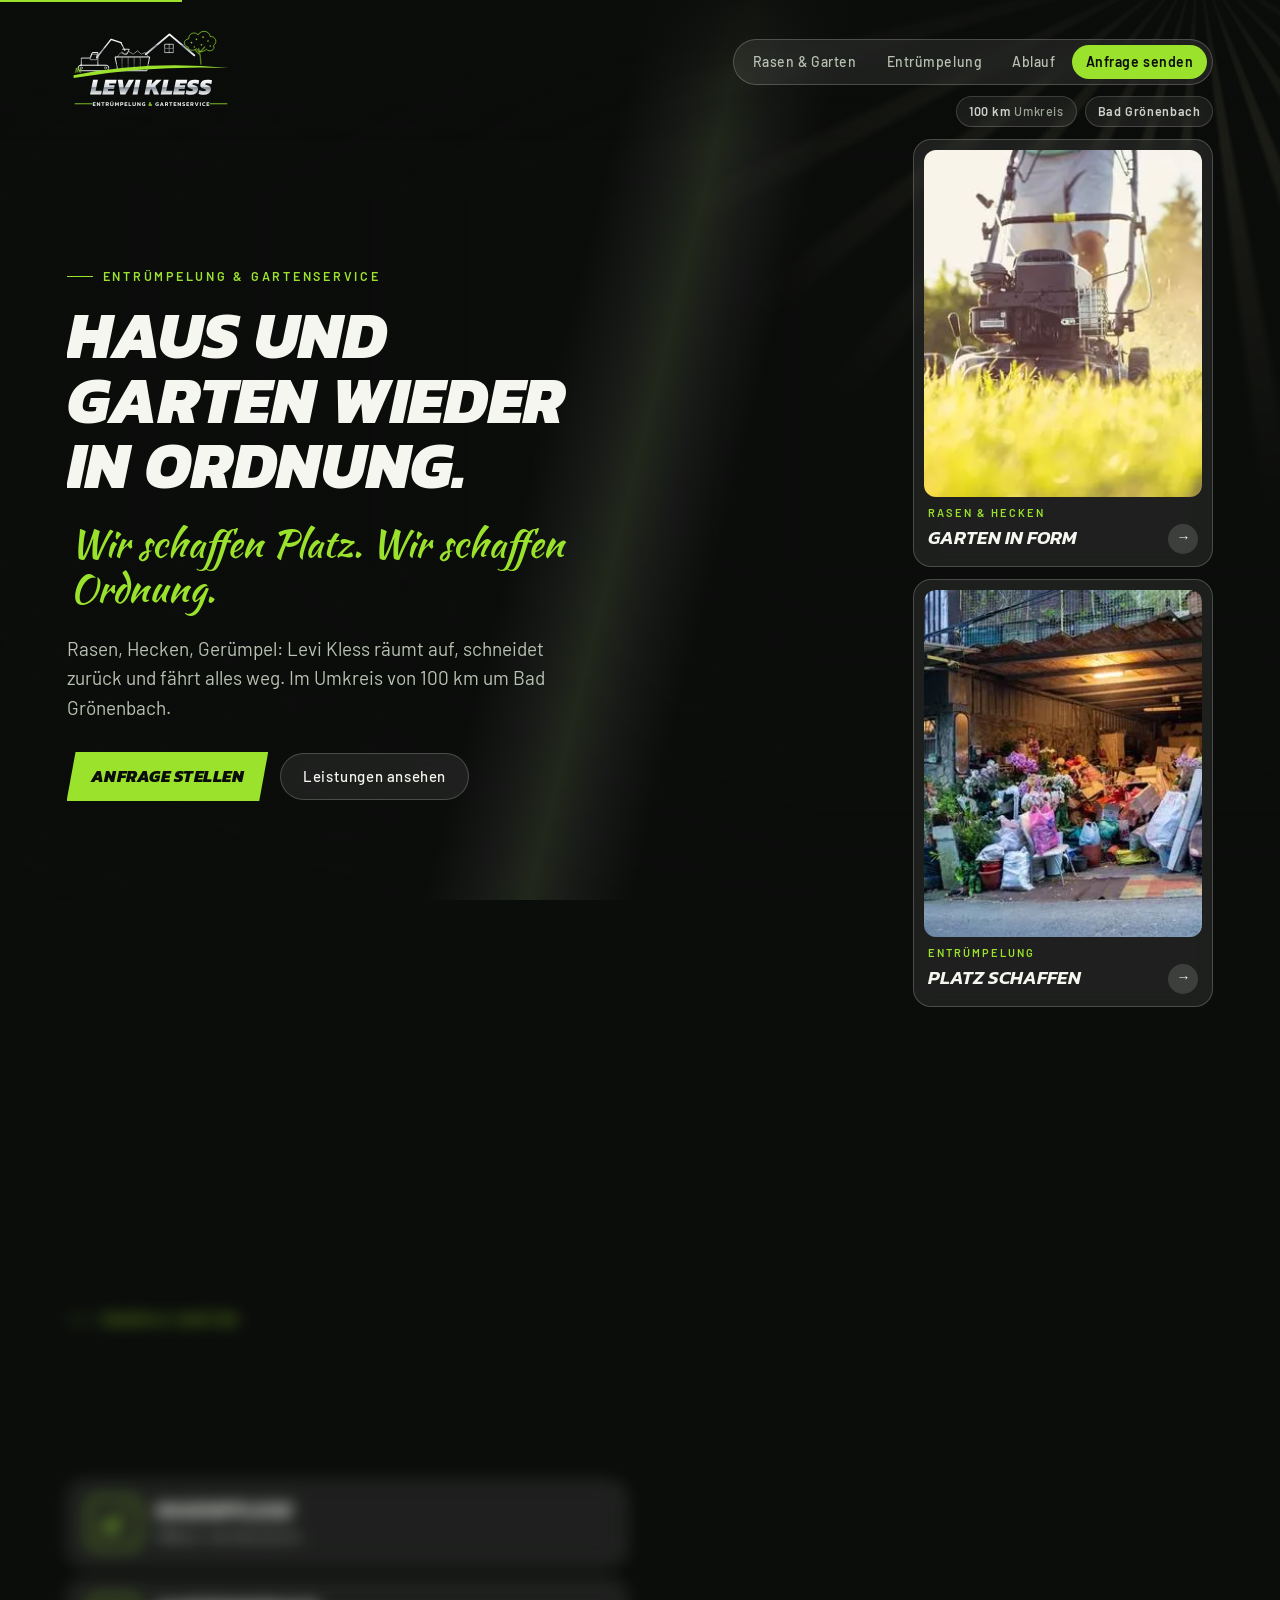
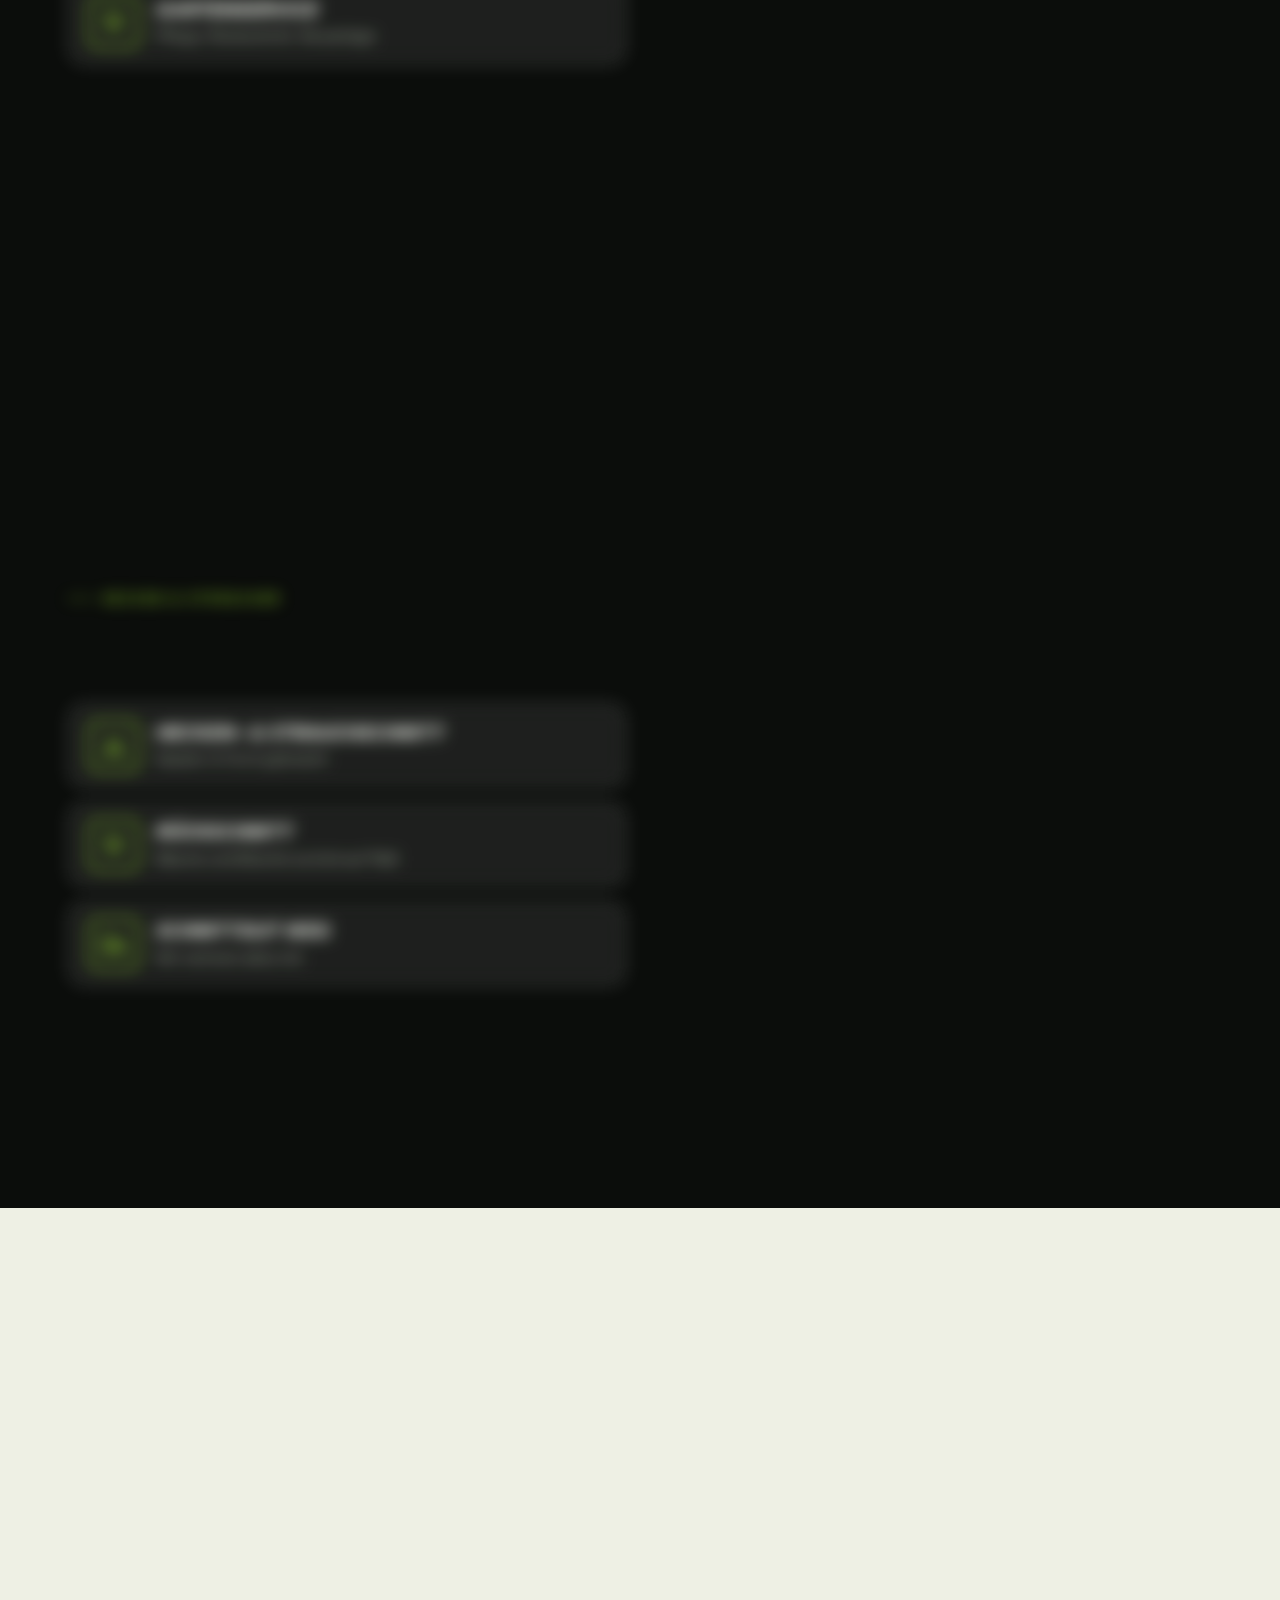
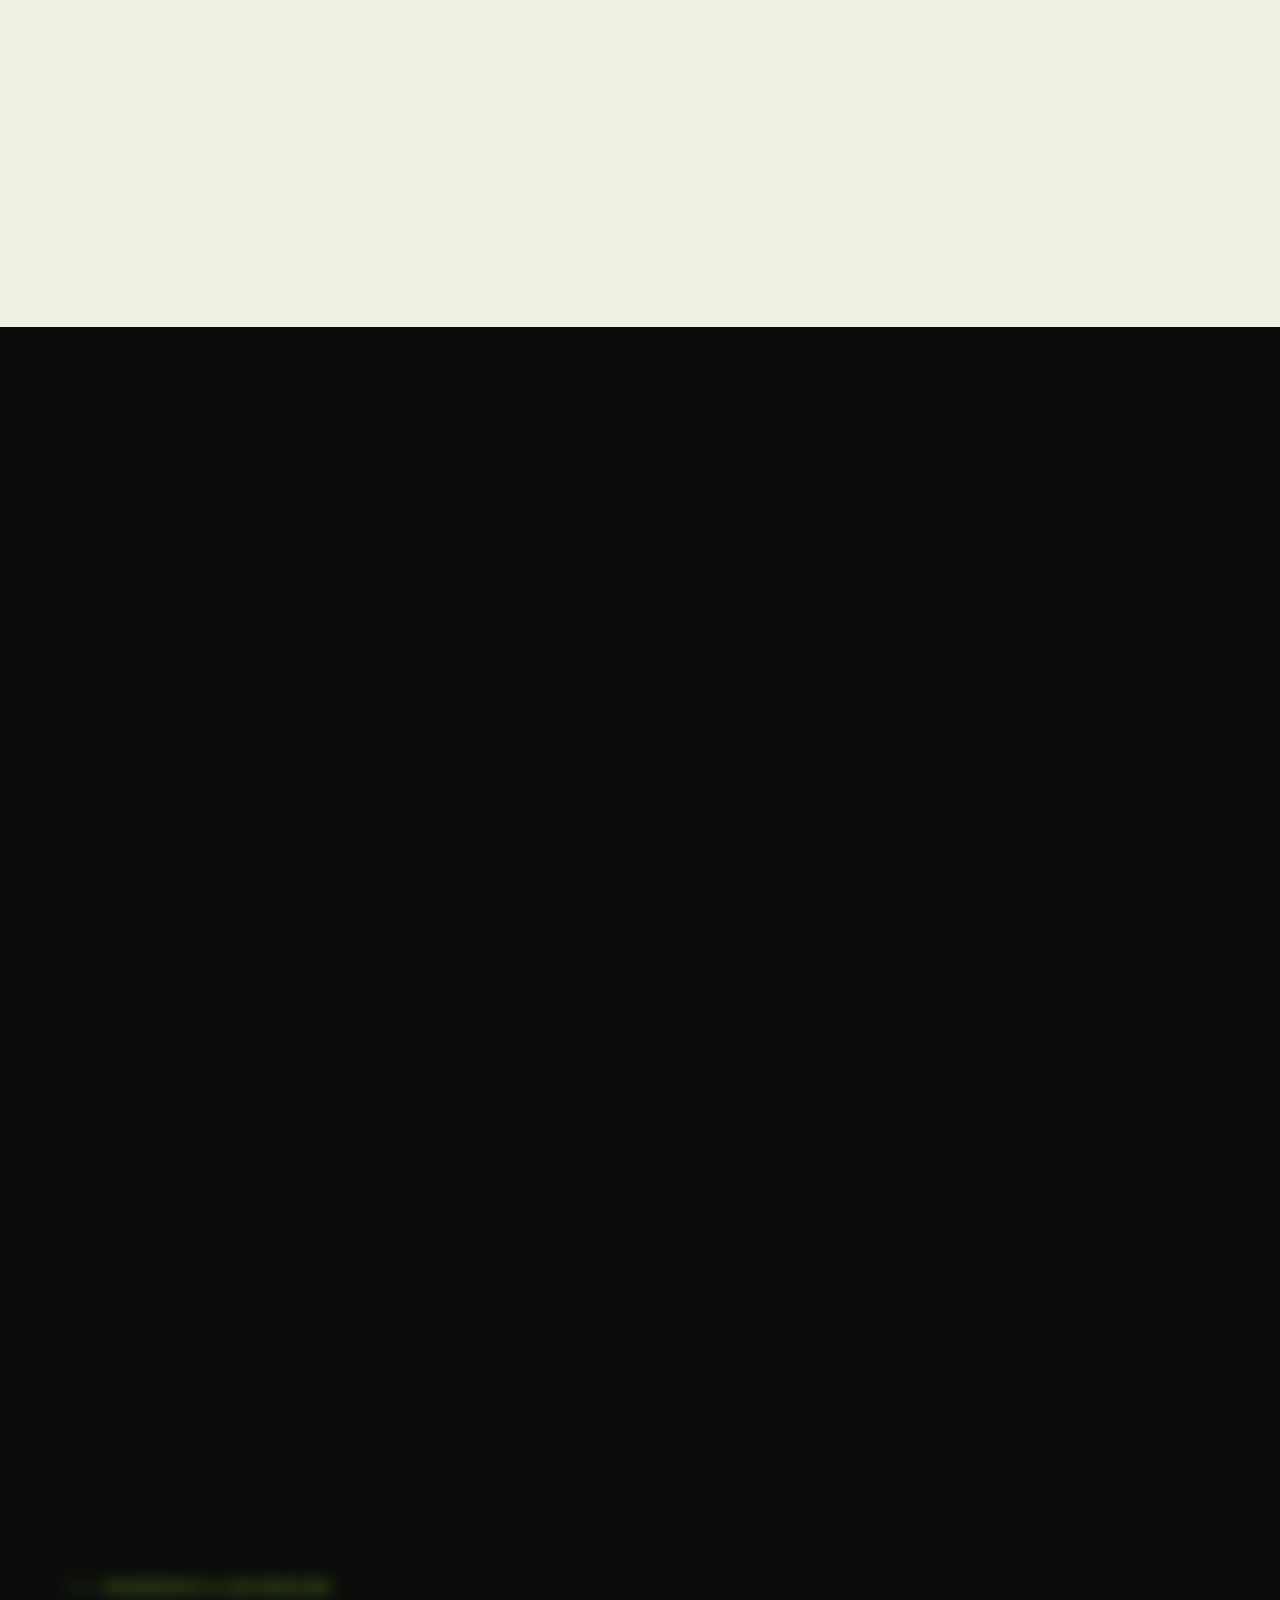
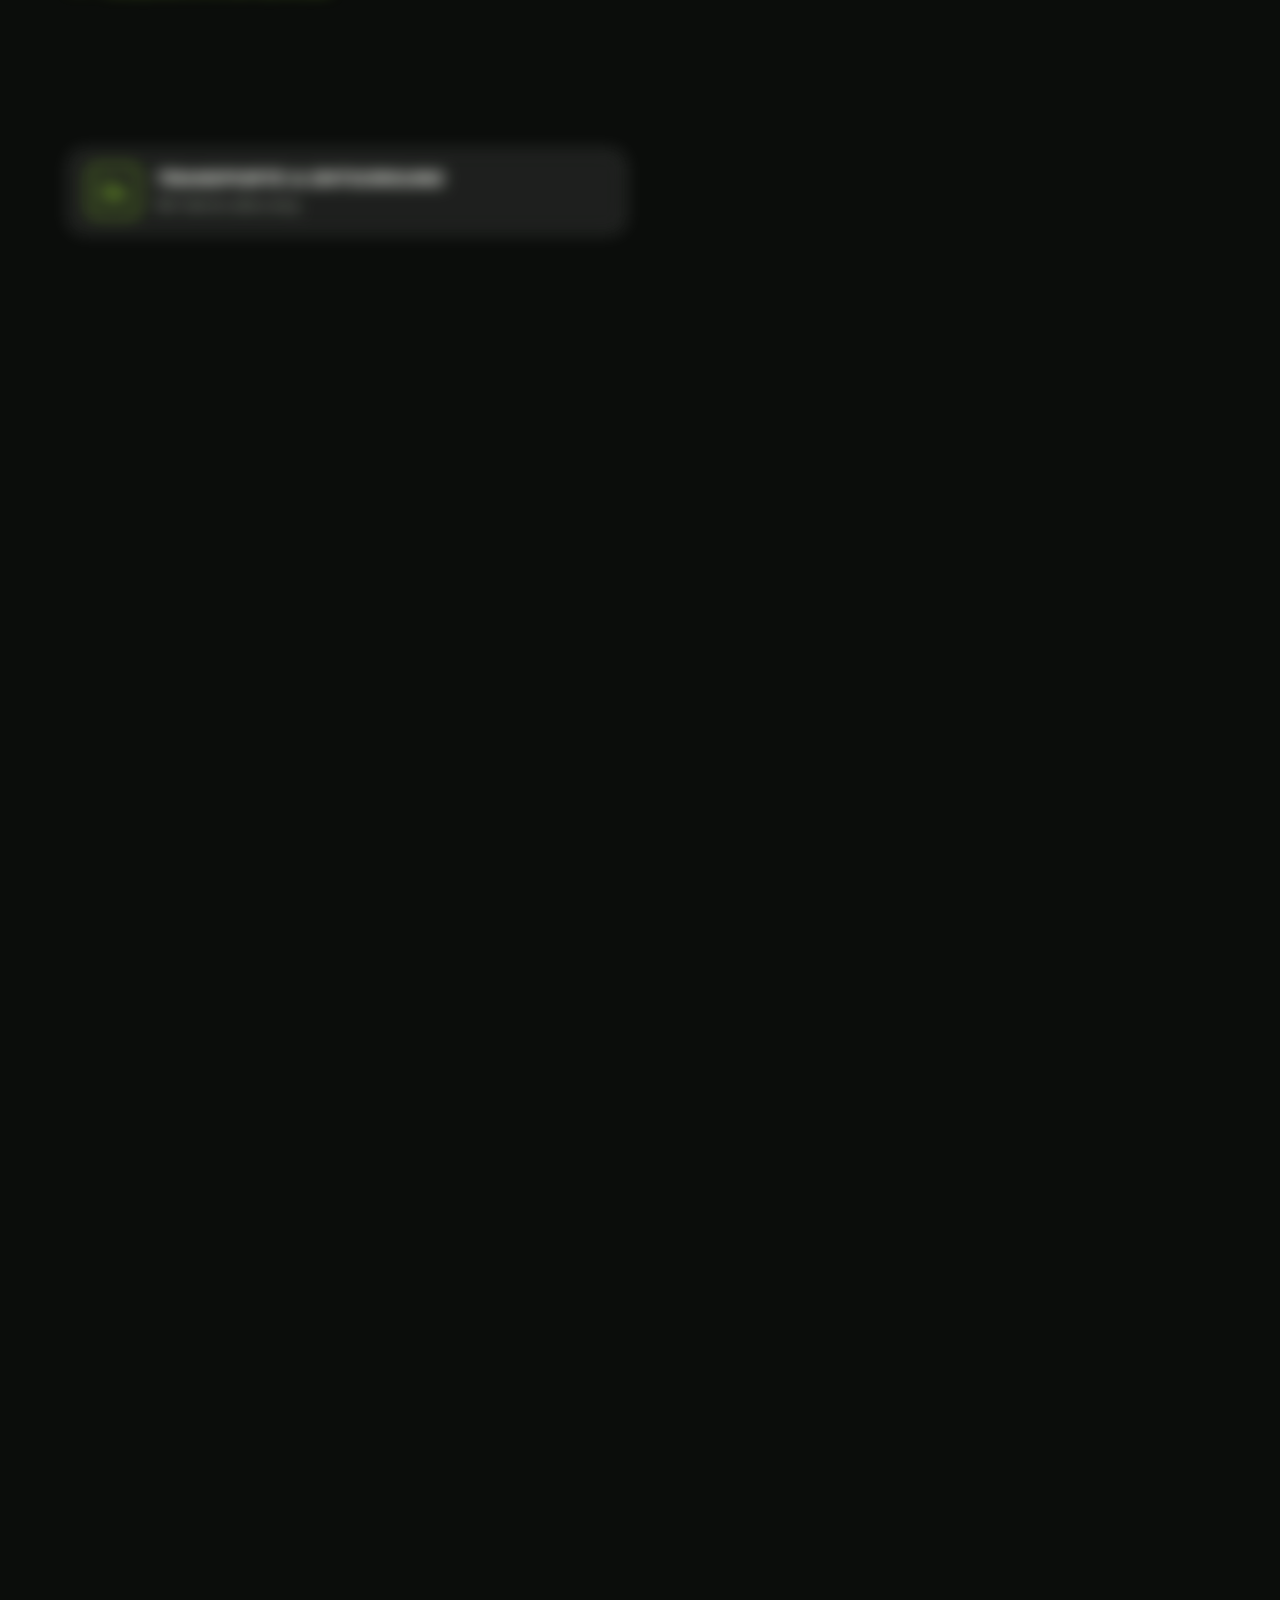
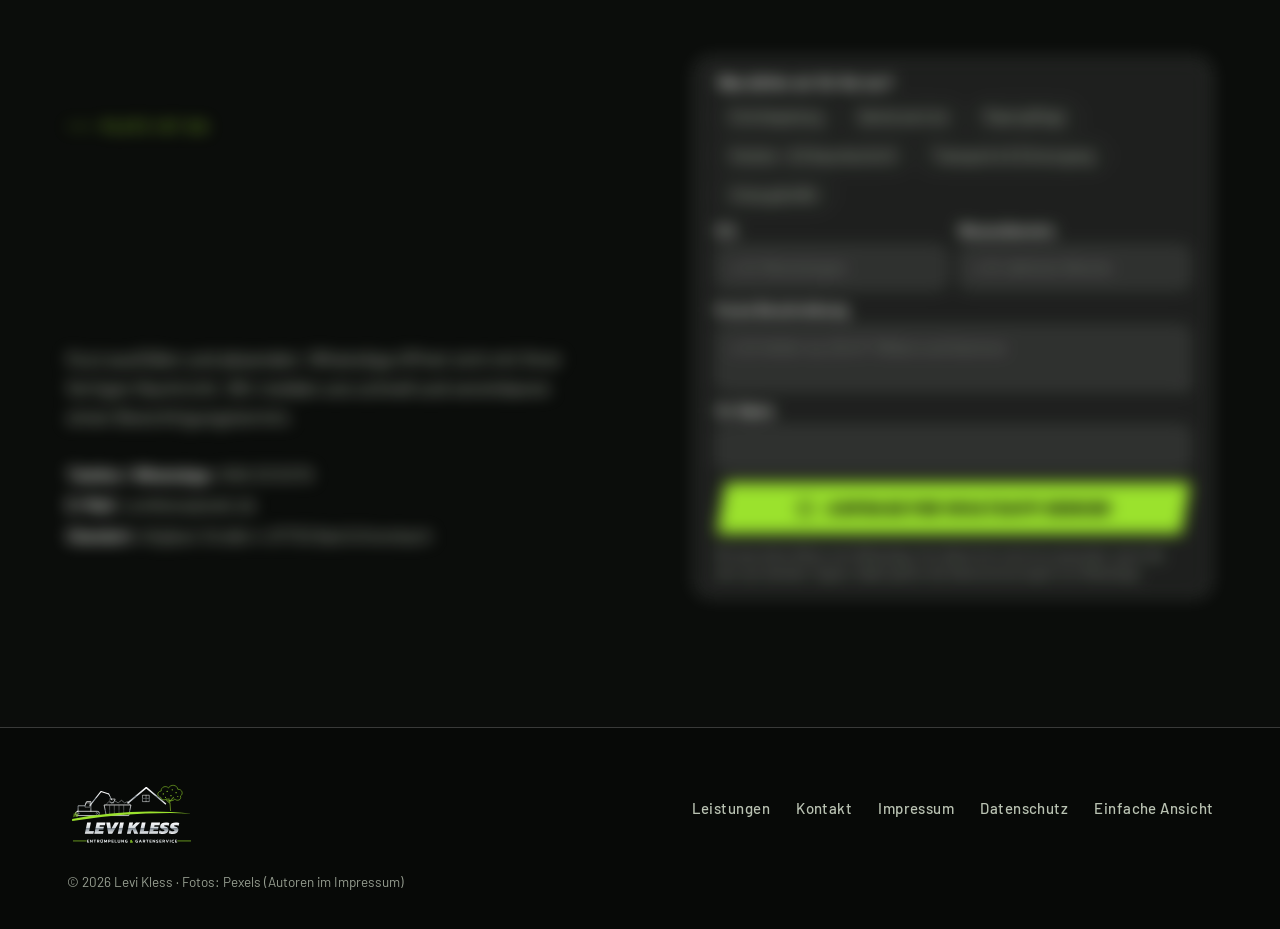
==== commit 41133f4f: "Remove 'kostenlos' wording around the site visit Co-Authored-By: Claude Sonnet 5.5 <noreply@anthropi" ====
--- a/index.html
+++ b/index.html
@@ -2,19 +2,36 @@
 <html lang="de">
 <head>
 <meta charset="utf-8">
-<meta name="viewport" content="width=device-width, initial-scale=1">
-<title>Levi Kless – Entrümpelung &amp; Gartenservice | Bad Grönenbach &amp; Allgäu</title>
-<meta name="description" content="Entrümpelung, Gartenservice, Transporte und Umzugshilfe aus Bad Grönenbach. Im Umkreis von 100 km: Memmingen, Kempten, Ottobeuren, Mindelheim. Termin per WhatsApp.">
+<meta name="viewport" content="width=device-width, initial-scale=1, viewport-fit=cover">
+<title>Levi Kless – Entrümpelung &amp; Gartenservice in Bad Grönenbach</title>
+<meta name="description" content="Entrümpelung, Gartenservice, Rasenpflege, Heckenschnitt, Transporte und Umzugshelfer. Festpreis nach Besichtigung. 100 km rund um Bad Grönenbach.">
 <meta name="robots" content="noindex">
+<meta name="theme-color" content="#0b0d0b">
+<script>(function(){try{var m=location.search.match(/ansicht=(foto|einfach)/);if(m)localStorage.setItem('ansicht',m[1]);var pr=localStorage.getItem('ansicht');var small=matchMedia('(max-width:899px)').matches||(matchMedia('(pointer:coarse)').matches&&matchMedia('(max-width:1100px)').matches);if(pr==='einfach'||(pr!=='foto'&&small))location.replace('handy/');}catch(e){}})();</script>
 <link rel="icon" href="img/logo.svg" type="image/svg+xml">
-<link rel="preload" href="fonts/kanit-800-italic-latin.woff2" as="font" type="font/woff2" crossorigin>
-<link rel="stylesheet" href="css/style.css">
+<link rel="preload" as="image" href="img/scene-1.webp" fetchpriority="high" media="(min-width:900px)">
+<link rel="preload" as="font" type="font/woff2" href="fonts/kanit-latin-800-italic.woff2" crossorigin>
+<link rel="stylesheet" href="css/site.css">
+<script type="application/ld+json">{"@context": "https://schema.org", "@type": "FAQPage", "mainEntity": [{"@type": "Question", "name": "Was kostet eine Entrümpelung?", "acceptedAnswer": {"@type": "Answer", "text": "Das hängt von der Menge, der Etage und dem Zugang ab. Nach einer Besichtigung nennen wir Ihnen einen festen Preis, ohne versteckte Kosten."}}, {"@type": "Question", "name": "Wie schnell können Sie kommen?", "acceptedAnswer": {"@type": "Answer", "text": "Oft schon kurzfristig. Schreiben Sie uns per WhatsApp, dann nennen wir Ihnen den nächsten freien Termin."}}, {"@type": "Question", "name": "Muss ich bei der Entrümpelung dabei sein?", "acceptedAnswer": {"@type": "Answer", "text": "Nein. Nach der Besichtigung reicht eine Schlüsselübergabe, wir melden uns, wenn alles fertig ist."}}, {"@type": "Question", "name": "Wann darf man Hecken schneiden?", "acceptedAnswer": {"@type": "Answer", "text": "Vom 1. März bis 30. September sind laut Bundesnaturschutzgesetz nur schonende Form- und Pflegeschnitte erlaubt. Starke Rückschnitte machen wir deshalb von Oktober bis Ende Februar."}}, {"@type": "Question", "name": "Nehmen Sie den Grünschnitt mit?", "acceptedAnswer": {"@type": "Answer", "text": "Ja. Schnittgut und Laub nehmen wir mit und entsorgen es fachgerecht."}}, {"@type": "Question", "name": "In welchen Orten sind Sie tätig?", "acceptedAnswer": {"@type": "Answer", "text": "Im Umkreis von 100 km um Bad Grönenbach, zum Beispiel in Memmingen, Kempten, Ottobeuren, Mindelheim und Kaufbeuren."}}]}</script>
+<script>document.documentElement.classList.add('js');</script>
 </head>
 <body>
-
-<header class="site-header home">
-  <div class="wrap">
-    <a class="logo" href="index.html" aria-label="Levi Kless – Startseite"><svg class="logo-svg" viewBox="0 0 610 350" role="img" aria-label="Levi Kless Entrümpelung &amp; Gartenservice"><defs><linearGradient id="lk-ch" x1="0" y1="0" x2="0" y2="1"><stop offset="0" stop-color="#ffffff"/><stop offset=".48" stop-color="#d3d8dc"/><stop offset=".52" stop-color="#8a939a"/><stop offset="1" stop-color="#eef1f2"/></linearGradient>
+<div class="stage" aria-hidden="true">
+  <div class="scene"><div class="kb"><img src="img/scene-1.webp" alt="" width="1920" height="1280" fetchpriority="high" decoding="async" style="object-position:50% 55%"></div></div>
+  <div class="scene"><div class="kb"><picture><source media="(max-width:899px)" srcset="img/scene-2-m.webp"><img src="img/scene-2.webp" alt="" width="1920" height="1280" fetchpriority="low" decoding="async" style="object-position:50% 50%"></picture></div></div>
+  <div class="scene"><div class="kb"><picture><source media="(max-width:899px)" srcset="img/scene-3-m.webp"><img src="img/scene-3.webp" alt="" width="1920" height="1280" fetchpriority="low" decoding="async" style="object-position:50% 50%"></picture></div></div>
+  <div class="scene"><div class="kb"><picture><source media="(max-width:899px)" srcset="img/scene-4-m.webp"><img src="img/scene-4.webp" alt="" width="1920" height="1280" fetchpriority="low" decoding="async" style="object-position:50% 50%"></picture></div></div>
+  <div class="scene"><div class="kb"><picture><source media="(max-width:899px)" srcset="img/scene-5-m.webp"><img src="img/scene-5.webp" alt="" width="1920" height="1280" fetchpriority="low" decoding="async" style="object-position:50% 50%"></picture></div></div>
+  <div class="scene"><div class="kb"><picture><source media="(max-width:899px)" srcset="img/scene-6-m.webp"><img src="img/scene-6.webp" alt="" width="1920" height="1280" fetchpriority="low" decoding="async" style="object-position:58% 45%"></picture></div></div>
+  <div class="rays"></div><div class="sheen"></div><div class="mist"></div><div class="mist m2"></div>
+  <svg class="cut" id="cut" aria-hidden="true"><polygon class="cband"/><polygon class="cglow"/><line class="cthin"/></svg>
+</div>
+<div class="grain" aria-hidden="true"></div>
+<div class="curtain" aria-hidden="true"></div>
+<div class="bar" id="bar"></div>
+
+<header class="top gut">
+  <a class="brand" href="#start" aria-label="Levi Kless – Entrümpelung &amp; Gartenservice, nach oben"><svg class="logo-svg" aria-hidden="true" focusable="false" viewBox="0 0 610 350" ><defs><linearGradient id="lk-ch" x1="0" y1="0" x2="0" y2="1"><stop offset="0" stop-color="#ffffff"/><stop offset=".48" stop-color="#d3d8dc"/><stop offset=".52" stop-color="#8a939a"/><stop offset="1" stop-color="#eef1f2"/></linearGradient>
 <linearGradient id="lk-cht" x1="0" y1="0" x2="0" y2="1"><stop offset="0" stop-color="#ffffff"/><stop offset=".5" stop-color="#cfd5da"/><stop offset=".53" stop-color="#7f8890"/><stop offset="1" stop-color="#f2f4f5"/></linearGradient></defs><g id="art" fill="none" stroke="url(#lk-ch)" stroke-linecap="round" stroke-linejoin="round">
   <!-- excavator -->
   <rect x="40" y="186" width="112" height="20" rx="10" stroke-width="3.5"/>
@@ -46,146 +63,177 @@
 <path d="M30 214 l4 -18 l3 16 l5 -22 l2 22 l6 -14 l-1 16" fill="none" stroke="#9BE22D" stroke-width="2" stroke-linejoin="round"/>
 <path d="M83.528 292.0 94.68 239.192H112.31L103.946 278.552H126.578L123.79 292.0ZM128.152 292.0 139.304 239.192H180.386L177.68 252.23H154.228L152.752 258.954H173.17000000000002L170.382 272.32H149.964L148.488 278.962H171.94L169.234 292.0ZM193.44 292.0 184.338 239.192H202.214L206.478 271.336L224.436 239.192H243.37800000000001L211.89000000000001 292.0ZM238.146 292.0 249.298 239.192H266.928L255.776 292.0ZM281.228 292.0 292.38 239.192H310.01000000000005L306.48400000000004 255.92000000000002L323.786 239.192H343.71200000000005L320.834 261.004L334.036 292.0H315.34000000000003L307.632 272.156L301.892 277.486L298.858 292.0ZM340.038 292.0 351.19 239.192H368.82000000000005L360.456 278.552H383.088L380.3 292.0ZM384.66200000000003 292.0 395.814 239.192H436.8960000000001L434.19000000000005 252.23H410.73800000000006L409.26200000000006 258.954H429.68000000000006L426.89200000000005 272.32H406.47400000000005L404.99800000000005 278.962H428.45000000000005L425.744 292.0ZM448.884 292.82Q443.55400000000003 292.82 438.716 291.918Q433.87800000000004 291.016 430.762 289.376L433.714 275.6Q437.158 277.404 441.545 278.552Q445.932 279.7 449.786 279.7Q453.06600000000003 279.7 454.99300000000005 279.044Q456.92 278.388 457.24800000000005 276.584Q457.658 274.534 455.198 273.591Q452.738 272.648 447.982 270.926Q442.65200000000004 268.95799999999997 439.86400000000003 266.047Q437.076 263.136 437.076 258.544Q437.076 256.658 437.56800000000004 254.608Q439.372 246.07999999999998 445.645 242.226Q451.918 238.372 463.644 238.372Q466.432 238.372 469.50700000000006 238.741Q472.58200000000005 239.11 475.37 239.643Q478.158 240.176 480.04400000000004 240.832L477.09200000000004 254.69Q473.32000000000005 253.05 469.958 252.353Q466.596 251.656 463.726 251.656Q461.67600000000004 251.656 459.79 251.861Q457.904 252.066 456.71500000000003 252.763Q455.526 253.46 455.526 254.936Q455.526 256.248 457.45300000000003 256.945Q459.38000000000005 257.642 463.562 258.872Q470.53200000000004 260.922 473.197 264.366Q475.862 267.81 475.862 272.156Q475.862 274.288 475.37 276.502Q473.812 283.882 467.375 288.351Q460.93800000000005 292.82 448.884 292.82ZM495.64 292.82Q490.31 292.82 485.472 291.918Q480.634 291.016 477.518 289.376L480.46999999999997 275.6Q483.914 277.404 488.301 278.552Q492.688 279.7 496.542 279.7Q499.822 279.7 501.749 279.044Q503.676 278.388 504.004 276.584Q504.414 274.534 501.95399999999995 273.591Q499.49399999999997 272.648 494.738 270.926Q489.408 268.95799999999997 486.62 266.047Q483.832 263.136 483.832 258.544Q483.832 256.658 484.324 254.608Q486.128 246.07999999999998 492.40099999999995 242.226Q498.674 238.372 510.4 238.372Q513.188 238.372 516.2629999999999 238.741Q519.338 239.11 522.126 239.643Q524.914 240.176 526.8 240.832L523.848 254.69Q520.076 253.05 516.7139999999999 252.353Q513.352 251.656 510.48199999999997 251.656Q508.432 251.656 506.546 251.861Q504.65999999999997 252.066 503.471 252.763Q502.282 253.46 502.282 254.936Q502.282 256.248 504.209 256.945Q506.136 257.642 510.318 258.872Q517.288 260.922 519.953 264.366Q522.6179999999999 267.81 522.6179999999999 272.156Q522.6179999999999 274.288 522.126 276.502Q520.568 283.882 514.131 288.351Q507.694 292.82 495.64 292.82Z" fill="url(#lk-cht)" stroke="#0d0f0d" stroke-width="1.5" paint-order="stroke"/><path d="M28 326 H92 M518 326 H582" stroke="#9BE22D" stroke-width="3"/>
 <path d="M93.84349999999998 334.0V320.476H103.81849999999999V323.08H97.22449999999998V325.915H103.04149999999998V328.561H97.22449999999998V331.396H103.81849999999999V334.0ZM108.43549999999998 334.0V320.476H111.33349999999997L117.08749999999998 328.561V320.476H120.48949999999998V334.0H117.57049999999998L111.81649999999998 325.936V334.0ZM128.76049999999998 334.0V323.08H124.79149999999997V320.476H136.11049999999997V323.08H132.14149999999998V334.0ZM140.62249999999997 334.0V320.476H147.38449999999997Q149.77849999999998 320.476 150.91249999999997 321.736Q152.04649999999998 322.996 152.04649999999998 325.117Q152.04649999999998 326.48199999999997 151.3535 327.51099999999997Q150.66049999999998 328.54 149.46349999999998 329.044Q149.75749999999996 329.275 149.93599999999998 329.5585Q150.11449999999996 329.842 150.32449999999997 330.346L151.92049999999998 334.0H148.39249999999998L146.88049999999998 330.556Q146.69149999999996 330.115 146.39749999999998 329.9155Q146.10349999999997 329.716 145.55749999999998 329.716H144.00349999999997V334.0ZM144.00349999999997 327.112H146.50249999999997Q147.48949999999996 327.112 148.04599999999996 326.61850000000004Q148.60249999999996 326.125 148.60249999999996 325.117Q148.60249999999996 323.08 146.6495 323.08H144.00349999999997ZM159.4775 319.006V316.717H161.9555V319.006ZM163.80349999999999 319.006V316.717H166.2815V319.006ZM162.87949999999998 334.21Q160.9895 334.21 159.593 333.601Q158.1965 332.992 157.43 331.795Q156.6635 330.598 156.6635 328.855V320.476H160.0445V328.54Q160.0445 329.947 160.77949999999998 330.64Q161.5145 331.333 162.87949999999998 331.333Q164.2445 331.333 164.97949999999997 330.64Q165.7145 329.947 165.7145 328.54V320.476H169.0955V328.855Q169.0955 330.598 168.329 331.795Q167.5625 332.992 166.166 333.601Q164.7695 334.21 162.87949999999998 334.21ZM174.1325 334.0V320.476H177.4715L181.1465 327.973L184.8005 320.476H188.11849999999998V334.0H184.73749999999998V326.23L182.07049999999998 331.69H180.2015L177.5135 326.23V334.0ZM193.2605 334.0V320.476H199.91750000000002Q201.5345 320.476 202.5845 321.1165Q203.6345 321.757 204.149 322.849Q204.6635 323.941 204.6635 325.306Q204.6635 326.692 204.0755 327.76300000000003Q203.4875 328.834 202.406 329.4325Q201.3245 330.031 199.83350000000002 330.031H196.6415V334.0ZM196.6415 327.427H199.07750000000001Q200.1485 327.427 200.68400000000003 326.839Q201.2195 326.251 201.2195 325.285Q201.2195 324.235 200.726 323.6575Q200.23250000000002 323.08 199.1825 323.08H196.6415ZM208.9865 334.0V320.476H218.9615V323.08H212.3675V325.915H218.1845V328.561H212.3675V331.396H218.9615V334.0ZM223.57850000000002 334.0V320.476H226.95950000000002V331.396H233.34350000000003V334.0ZM243.75650000000002 334.21Q241.86650000000003 334.21 240.47000000000003 333.601Q239.07350000000002 332.992 238.30700000000002 331.795Q237.54050000000004 330.598 237.54050000000004 328.855V320.476H240.92150000000004V328.54Q240.92150000000004 329.947 241.65650000000005 330.64Q242.39150000000004 331.333 243.75650000000002 331.333Q245.12150000000003 331.333 245.85650000000004 330.64Q246.59150000000002 329.947 246.59150000000002 328.54V320.476H249.97250000000003V328.855Q249.97250000000003 330.598 249.20600000000002 331.795Q248.43950000000004 332.992 247.04300000000003 333.601Q245.64650000000003 334.21 243.75650000000002 334.21ZM255.00950000000003 334.0V320.476H257.9075L263.66150000000005 328.561V320.476H267.06350000000003V334.0H264.14450000000005L258.39050000000003 325.936V334.0ZM278.94650000000007 334.21Q275.43950000000007 334.21 273.61250000000007 332.4355Q271.78550000000007 330.661 271.78550000000007 327.427Q271.78550000000007 324.046 273.6545000000001 322.156Q275.52350000000007 320.266 279.15650000000005 320.266Q280.3955000000001 320.266 281.3930000000001 320.413Q282.3905000000001 320.56 283.29350000000005 320.854V323.752Q282.3905000000001 323.416 281.4140000000001 323.28999999999996Q280.43750000000006 323.164 279.40850000000006 323.164Q277.22450000000003 323.164 276.2270000000001 324.20349999999996Q275.2295000000001 325.243 275.2295000000001 327.427Q275.2295000000001 329.422 276.1745000000001 330.37750000000005Q277.1195000000001 331.333 278.9675000000001 331.333Q280.18550000000005 331.333 281.23550000000006 330.997V328.435H278.3165000000001V326.314H284.07050000000004V333.013Q283.35650000000004 333.475 282.086 333.8425Q280.81550000000004 334.21 278.94650000000007 334.21ZM327.7805 334.21Q324.2735 334.21 322.4465 332.4355Q320.6195 330.661 320.6195 327.427Q320.6195 324.046 322.48850000000004 322.156Q324.3575 320.266 327.9905 320.266Q329.22950000000003 320.266 330.22700000000003 320.413Q331.22450000000003 320.56 332.1275 320.854V323.752Q331.22450000000003 323.416 330.24800000000005 323.28999999999996Q329.2715 323.164 328.2425 323.164Q326.0585 323.164 325.06100000000004 324.20349999999996Q324.06350000000003 325.243 324.06350000000003 327.427Q324.06350000000003 329.422 325.0085 330.37750000000005Q325.9535 331.333 327.80150000000003 331.333Q329.0195 331.333 330.0695 330.997V328.435H327.1505V326.314H332.9045V333.013Q332.1905 333.475 330.91999999999996 333.8425Q329.6495 334.21 327.7805 334.21ZM337.2065 334.0 342.3725 320.476H346.0265L351.1925 334.0H347.6645L346.4465 330.934H341.93149999999997L340.73449999999997 334.0ZM342.3935 328.435H345.98449999999997L344.1785 323.731ZM355.91450000000003 334.0V320.476H362.67650000000003Q365.0705 320.476 366.2045 321.736Q367.3385 322.996 367.3385 325.117Q367.3385 326.48199999999997 366.64549999999997 327.51099999999997Q365.9525 328.54 364.7555 329.044Q365.0495 329.275 365.228 329.5585Q365.4065 329.842 365.61650000000003 330.346L367.21250000000003 334.0H363.6845L362.1725 330.556Q361.9835 330.115 361.6895 329.9155Q361.3955 329.716 360.84950000000003 329.716H359.2955V334.0ZM359.2955 327.112H361.7945Q362.7815 327.112 363.33799999999997 326.61850000000004Q363.8945 326.125 363.8945 325.117Q363.8945 323.08 361.9415 323.08H359.2955ZM375.1895 334.0V323.08H371.2205V320.476H382.53950000000003V323.08H378.57050000000004V334.0ZM387.05150000000003 334.0V320.476H397.0265V323.08H390.4325V325.915H396.2495V328.561H390.4325V331.396H397.0265V334.0ZM401.6435 334.0V320.476H404.5415L410.2955 328.561V320.476H413.6975V334.0H410.7785L405.0245 325.936V334.0ZM423.1445 334.21Q421.8005 334.21 420.635 334.0105Q419.46950000000004 333.811 418.6295 333.433V330.556Q419.55350000000004 330.955 420.677 331.207Q421.8005 331.459 422.80850000000004 331.459Q424.06850000000003 331.459 424.688 331.228Q425.3075 330.997 425.3075 330.22Q425.3075 329.695 425.00300000000004 329.38Q424.6985 329.065 424.016 328.82349999999997Q423.3335 328.582 422.1575 328.246Q420.7715 327.826 419.9525 327.3115Q419.1335 326.797 418.77650000000006 326.062Q418.4195 325.327 418.4195 324.256Q418.4195 322.324 419.80550000000005 321.295Q421.1915 320.266 423.9005 320.266Q425.0765 320.266 426.1895 320.4445Q427.3025 320.623 427.9955 320.854V323.752Q427.09250000000003 323.395 426.17900000000003 323.227Q425.26550000000003 323.059 424.40450000000004 323.059Q423.2705 323.059 422.567 323.269Q421.86350000000004 323.479 421.86350000000004 324.235Q421.86350000000004 324.676 422.1155 324.9385Q422.3675 325.201 422.987 325.411Q423.60650000000004 325.621 424.6775 325.915Q426.3365 326.356 427.2185 326.9755Q428.1005 327.595 428.4365 328.4035Q428.77250000000004 329.212 428.77250000000004 330.22Q428.77250000000004 332.005 427.38650000000007 333.10749999999996Q426.00050000000005 334.21 423.1445 334.21ZM433.4945 334.0V320.476H443.4695V323.08H436.8755V325.915H442.6925V328.561H436.8755V331.396H443.4695V334.0ZM448.0865 334.0V320.476H454.8485Q457.24249999999995 320.476 458.37649999999996 321.736Q459.5105 322.996 459.5105 325.117Q459.5105 326.48199999999997 458.8175 327.51099999999997Q458.12449999999995 328.54 456.92749999999995 329.044Q457.2215 329.275 457.4 329.5585Q457.57849999999996 329.842 457.7885 330.346L459.3845 334.0H455.8565L454.3445 330.556Q454.15549999999996 330.115 453.8615 329.9155Q453.5675 329.716 453.02149999999995 329.716H451.4675V334.0ZM451.4675 327.112H453.9665Q454.95349999999996 327.112 455.51 326.61850000000004Q456.06649999999996 326.125 456.06649999999996 325.117Q456.06649999999996 323.08 454.1135 323.08H451.4675ZM468.9785 334.0 463.8125 320.476H467.34049999999996L470.7845 330.136L474.2495 320.476H477.7985L472.6325 334.0ZM482.5205 334.0V320.476H485.9015V334.0ZM497.8895 334.21Q494.3405 334.21 492.482 332.3935Q490.62350000000004 330.577 490.62350000000004 327.343Q490.62350000000004 323.962 492.44000000000005 322.11400000000003Q494.2565 320.266 497.86850000000004 320.266Q499.1075 320.266 500.08400000000006 320.45500000000004Q501.06050000000005 320.644 501.9635 320.959V323.92Q500.1365 323.164 498.12050000000005 323.164Q496.0205 323.164 495.04400000000004 324.172Q494.06750000000005 325.18 494.06750000000005 327.343Q494.06750000000005 329.401 495.09650000000005 330.367Q496.12550000000005 331.333 498.1625 331.333Q499.14950000000005 331.333 500.1155 331.1545Q501.0815 330.976 501.9845 330.598V333.58Q501.1025 333.874 500.1155 334.04200000000003Q499.12850000000003 334.21 497.8895 334.21ZM506.70650000000006 334.0V320.476H516.6815V323.08H510.08750000000003V325.915H515.9045V328.561H510.08750000000003V331.396H516.6815V334.0Z" fill="#e6eaec"/><path d="M306.8285 334.315 305.44250000000005 332.908Q303.84650000000005 334.21 301.0955 334.21Q298.7225 334.21 297.30500000000006 333.202Q295.88750000000005 332.194 295.88750000000005 330.514Q295.88750000000005 329.128 296.62250000000006 328.1725Q297.3575 327.217 298.7225 326.461Q298.05050000000006 325.789 297.65150000000006 325.13800000000003Q297.25250000000005 324.487 297.25250000000005 323.584Q297.25250000000005 322.114 298.3235000000001 321.19Q299.39450000000005 320.266 301.22150000000005 320.266Q303.04850000000005 320.266 304.13000000000005 321.169Q305.21150000000006 322.072 305.21150000000006 323.584Q305.21150000000006 324.613 304.7495 325.3795Q304.2875 326.146 303.36350000000004 326.86L305.58950000000004 329.149Q305.84150000000005 328.666 305.84150000000005 327.952V327.574H308.38250000000005V328.057Q308.38250000000005 328.876 308.13050000000004 329.653Q307.87850000000003 330.43 307.47950000000003 330.976L308.92850000000004 332.425ZM301.1795 325.495Q301.83050000000003 325.096 302.16650000000004 324.7285Q302.50250000000005 324.361 302.50250000000005 323.752Q302.50250000000005 323.206 302.19800000000004 322.8595Q301.8935 322.513 301.2635 322.513Q300.59150000000005 322.513 300.28700000000003 322.8805Q299.9825 323.248 299.9825 323.752Q299.9825 324.214 300.28700000000003 324.634Q300.59150000000005 325.054 301.1795 325.495ZM301.0955 331.9Q302.5445 331.9 303.38450000000006 331.102L300.80150000000003 328.456Q299.9825 328.813 299.5625 329.2645Q299.14250000000004 329.716 299.14250000000004 330.43Q299.14250000000004 331.144 299.68850000000003 331.522Q300.2345 331.9 301.0955 331.9Z" fill="#9BE22D"/><metadata></metadata></svg></a>
-    <button class="menu-btn" aria-label="Menü öffnen" aria-expanded="false"><span></span><span></span><span></span></button>
-    <nav class="nav">
-      <a href="entruempelung.html">Entrümpelung</a>
-      <a href="gartenservice.html">Gartenservice</a>
-      <a href="transporte-umzug.html">Transporte &amp; Umzug</a>
-      <a class="btn btn-green" href="#anfrage"><svg viewBox="0 0 24 24" fill="currentColor" aria-hidden="true"><path d="M12 2a10 10 0 0 0-8.6 15.1L2 22l5-1.3A10 10 0 1 0 12 2Zm0 18.2c-1.5 0-3-.4-4.2-1.2l-.3-.2-3 .8.8-2.9-.2-.3A8.2 8.2 0 1 1 12 20.2Zm4.5-6.1c-.2-.1-1.5-.7-1.7-.8-.2-.1-.4-.1-.6.1l-.8 1c-.1.2-.3.2-.5.1a6.7 6.7 0 0 1-3.3-2.9c-.3-.4.2-.4.7-1.3.1-.2 0-.3 0-.4l-.8-1.8c-.2-.5-.4-.4-.6-.4h-.5c-.2 0-.4.1-.6.3-.2.2-.8.8-.8 2s.9 2.3 1 2.5c.1.2 1.7 2.6 4.1 3.6 1.5.7 2.1.7 2.9.6.5-.1 1.5-.6 1.7-1.2.2-.6.2-1.1.1-1.2l-.4-.3Z"/></svg> WhatsApp</a>
-    </nav>
+  <div class="hdr-r">
+  <nav class="pill" aria-label="Hauptmenü">
+    <a href="#rasen">Rasen &amp; Garten</a>
+    <a href="#entruempelung">Entrümpelung</a>
+    <a href="#ablauf">Ablauf</a>
+    <a class="go" href="#kontakt">Anfrage senden</a>
+  </nav>
+  <button class="burger" type="button" aria-label="Menü öffnen" aria-expanded="false" aria-controls="drawer"><span></span><span></span><span></span></button>
   </div>
 </header>
+<nav class="drawer" id="drawer" aria-label="Menü">
+  <a href="#rasen">Rasen &amp; Garten</a>
+  <a href="#entruempelung">Entrümpelung</a>
+  <a href="#transport">Transporte</a>
+  <a href="#ablauf">Ablauf</a>
+  <a href="#faq">Fragen</a>
+  <a class="go" href="#kontakt">Anfrage senden</a>
+</nav>
 
 <main>
-  <!-- Startbildschirm -->
-  <section class="hero">
-    <div class="hero-media"><div class="hero-photo" role="img" aria-label="Schubkarre mit Gartengeräten in einem grünen Garten"></div></div>
-    <div class="hero-text">
-      <h1><span class="line"><span>Wir schaffen</span></span><span class="line"><span><em>Platz</em> &amp; <em>Ordnung</em></span></span></h1>
-      <p class="lead">Entrümpelung, Gartenservice, Transporte und Umzugshilfe. Aus Bad Grönenbach, im Umkreis von 100&nbsp;km.</p>
-      <div class="hero-actions">
-        <a class="btn btn-green" href="#anfrage"><svg viewBox="0 0 24 24" fill="currentColor" aria-hidden="true"><path d="M12 2a10 10 0 0 0-8.6 15.1L2 22l5-1.3A10 10 0 1 0 12 2Zm0 18.2c-1.5 0-3-.4-4.2-1.2l-.3-.2-3 .8.8-2.9-.2-.3A8.2 8.2 0 1 1 12 20.2Zm4.5-6.1c-.2-.1-1.5-.7-1.7-.8-.2-.1-.4-.1-.6.1l-.8 1c-.1.2-.3.2-.5.1a6.7 6.7 0 0 1-3.3-2.9c-.3-.4.2-.4.7-1.3.1-.2 0-.3 0-.4l-.8-1.8c-.2-.5-.4-.4-.6-.4h-.5c-.2 0-.4.1-.6.3-.2.2-.8.8-.8 2s.9 2.3 1 2.5c.1.2 1.7 2.6 4.1 3.6 1.5.7 2.1.7 2.9.6.5-.1 1.5-.6 1.7-1.2.2-.6.2-1.1.1-1.2l-.4-.3Z"/></svg> Termin per WhatsApp</a>
-        <a class="btn btn-ghost" href="tel:+491603313379">0160 3313379</a>
-      </div>
-    </div>
-  </section>
-
-  <!-- Vorteile -->
-  <section class="facts">
+  <section class="panel hero gut" id="start" data-scene="0">
+    <div class="col">
+      <p class="kicker rv" style="--d:.5s">Entrümpelung &amp; Gartenservice</p>
+      <h1 class="rv" data-words style="--d:.65s">Haus und Garten wieder in Ordnung.</h1>
+      <p class="script rv" style="--d:1.5s">Wir schaffen Platz. Wir schaffen Ordnung.</p>
+      <p class="lead rv" style="--d:1.4s">Rasen, Hecken, Gerümpel: Levi Kless räumt auf, schneidet zurück und fährt alles weg. Im Umkreis von 100 km um Bad Grönenbach.</p>
+      <div class="row rv" style="--d:1.7s">
+        <a class="btn" href="#kontakt">Anfrage stellen</a>
+        <a class="ghost" href="#rasen">Leistungen ansehen</a>
+      </div>
+    </div>
+    <aside class="side rv" style="--d:1.9s">
+      <div class="chips">
+        <span class="chip glass"><b>100 km</b> Umkreis</span>
+        <span class="chip glass"><b>Bad Grönenbach</b></span>
+      </div>
+      <a class="card-link glass" href="#rasen"><span class="imw"><img class="im" src="img/card-2.webp" alt="" width="520" height="347" loading="lazy" decoding="async"></span><small>Rasen &amp; Hecken</small><strong>Garten in Form <i>→</i></strong></a>
+      <a class="card-link glass" href="#entruempelung"><span class="imw"><img class="im" src="img/card-4.webp" alt="" width="520" height="347" loading="lazy" decoding="async"></span><small>Entrümpelung</small><strong>Platz schaffen <i>→</i></strong></a>
+    </aside>
+  </section>
+
+  <section class="panel gut" id="rasen" data-scene="1">
+    <div class="col">
+      <p class="kicker rv">Rasen &amp; Garten</p>
+      <h2 class="rv" data-words>Wenn der Rasen wieder atmet.</h2>
+      <ul class="cards">
+        <li class="glass rv" style="--d:.15s"><span class="card-icon ic-mower" aria-hidden="true"><svg viewBox="0 0 24 24" fill="none" stroke="currentColor" stroke-width="1.7" stroke-linecap="round" stroke-linejoin="round" aria-hidden="true"><path d="M3 15h13l-1.5-5H6L3 15ZM14.5 10l3-7h2.5"/><circle cx="6" cy="18" r="2"/><circle cx="14" cy="18" r="2"/></svg></span><div><b>Rasenpflege</b><span>Mähen, Vertikutieren</span></div></li>
+        <li class="glass rv" style="--d:.3s"><span class="card-icon ic-tree" aria-hidden="true"><svg viewBox="0 0 24 24" fill="none" stroke="currentColor" stroke-width="1.7" stroke-linecap="round" stroke-linejoin="round" aria-hidden="true"><path d="M12 21v-6M12 15l-3-2.5M12 13.5l2.5-2"/><path d="M7.5 15.5A4 4 0 0 1 6 8.2a4.5 4.5 0 0 1 8.4-3A4 4 0 0 1 19 10a3.5 3.5 0 0 1-2.5 5.5Z"/></svg></span><div><b>Gartenservice</b><span>Pflege, Rückschnitt, Neuanlage</span></div></li>
+      </ul>
+    </div>
+  </section>
+
+  <section class="panel gut" id="hecken" data-scene="2">
+    <div class="col">
+      <p class="kicker rv">Hecken &amp; Sträucher</p>
+      <h2 class="rv" data-words>Schnitt, der sitzt.</h2>
+      <ul class="cards">
+        <li class="glass rv" style="--d:.15s"><span class="card-icon ic-shears" aria-hidden="true"><svg viewBox="0 0 24 24" fill="none" stroke="currentColor" stroke-width="1.7" stroke-linecap="round" stroke-linejoin="round" aria-hidden="true"><circle cx="6.5" cy="18" r="2.5"/><circle cx="17.5" cy="18" r="2.5"/><path d="M8.3 16.2 19 4M15.7 16.2 5 4"/></svg></span><div><b>Hecken- &amp; Strauchschnitt</b><span>Sauber in Form gebracht</span></div></li>
+        <li class="glass rv" style="--d:.3s"><span class="card-icon ic-tree" aria-hidden="true"><svg viewBox="0 0 24 24" fill="none" stroke="currentColor" stroke-width="1.7" stroke-linecap="round" stroke-linejoin="round" aria-hidden="true"><path d="M12 21v-6M12 15l-3-2.5M12 13.5l2.5-2"/><path d="M7.5 15.5A4 4 0 0 1 6 8.2a4.5 4.5 0 0 1 8.4-3A4 4 0 0 1 19 10a3.5 3.5 0 0 1-2.5 5.5Z"/></svg></span><div><b>Rückschnitt</b><span>Bäume und Büsche zurück auf Maß</span></div></li>
+        <li class="glass rv" style="--d:.45s"><span class="card-icon ic-truck" aria-hidden="true"><svg viewBox="0 0 24 24" fill="none" stroke="currentColor" stroke-width="1.7" stroke-linecap="round" stroke-linejoin="round" aria-hidden="true"><path d="M2 6h11v10H2zM13 9h4.5l3.5 3.5V16h-8"/><circle cx="6" cy="18" r="2"/><circle cx="17" cy="18" r="2"/></svg></span><div><b>Schnittgut weg</b><span>Wir nehmen alles mit</span></div></li>
+      </ul>
+    </div>
+  </section>
+
+  <section class="light gut" id="ablauf">
     <div class="wrap">
-      <div><b><span class="count" data-to="100">100</span> km</b><span>Einsatzgebiet rund um Bad Grönenbach</span></div>
-      <div><b>Festpreis</b><span>nach Besichtigung</span></div>
-    </div>
-  </section>
-
-  <!-- Leistungen -->
-  <section class="section" id="leistungen">
-    <div class="wrap">
-      <p class="kicker">Unsere Leistungen</p>
-      <h2>Alles aus <em>einer Hand</em></h2>
-      <div class="cards">
-        <a class="card" href="entruempelung.html">
-          <span class="card-icon ic-bin"><svg viewBox="0 0 24 24" fill="none" stroke="currentColor" stroke-width="1.7" stroke-linecap="round" stroke-linejoin="round" aria-hidden="true"><path d="M5 7h14M10 7V4h4v3M7 7l1 13h8l1-13M10.5 10.5v6.5M13.5 10.5v6.5"/></svg></span>
-          <h3>Entrümpelung</h3>
-          <p>Wohnung, Haus, Keller, Dachboden und Garage. Wir räumen leer und entsorgen fachgerecht.</p>
-          <span class="card-more">Mehr erfahren →</span>
-        </a>
-        <a class="card" href="gartenservice.html">
-          <span class="card-icon ic-tree"><svg viewBox="0 0 24 24" fill="none" stroke="currentColor" stroke-width="1.7" stroke-linecap="round" stroke-linejoin="round" aria-hidden="true"><path d="M12 21v-6M12 15l-3-2.5M12 13.5l2.5-2"/><path d="M7.5 15.5A4 4 0 0 1 6 8.2a4.5 4.5 0 0 1 8.4-3A4 4 0 0 1 19 10a3.5 3.5 0 0 1-2.5 5.5Z"/></svg></span>
-          <h3>Gartenservice</h3>
-          <p>Gartenpflege, Rückschnitt und Neuanlage. Damit Ihr Garten das ganze Jahr gepflegt aussieht.</p>
-          <span class="card-more">Mehr erfahren →</span>
-        </a>
-        <a class="card" href="gartenservice.html#rasen">
-          <span class="card-icon ic-mower"><svg viewBox="0 0 24 24" fill="none" stroke="currentColor" stroke-width="1.7" stroke-linecap="round" stroke-linejoin="round" aria-hidden="true"><path d="M3 15h13l-1.5-5H6L3 15ZM14.5 10l3-7h2.5"/><circle cx="6" cy="18" r="2"/><circle cx="14" cy="18" r="2"/></svg></span>
-          <h3>Rasenpflege</h3>
-          <p>Mähen und Vertikutieren, einmalig oder regelmäßig.</p>
-          <span class="card-more">Mehr erfahren →</span>
-        </a>
-        <a class="card" href="gartenservice.html#hecken">
-          <span class="card-icon ic-shears"><svg viewBox="0 0 24 24" fill="none" stroke="currentColor" stroke-width="1.7" stroke-linecap="round" stroke-linejoin="round" aria-hidden="true"><circle cx="6.5" cy="18" r="2.5"/><circle cx="17.5" cy="18" r="2.5"/><path d="M8.3 16.2 19 4M15.7 16.2 5 4"/></svg></span>
-          <h3>Hecken- &amp; Strauchschnitt</h3>
-          <p>Formschnitt und Rückschnitt, inklusive Abtransport vom Grünschnitt.</p>
-          <span class="card-more">Mehr erfahren →</span>
-        </a>
-        <a class="card" href="transporte-umzug.html#transporte">
-          <span class="card-icon ic-truck"><svg viewBox="0 0 24 24" fill="none" stroke="currentColor" stroke-width="1.7" stroke-linecap="round" stroke-linejoin="round" aria-hidden="true"><path d="M2 6h11v10H2zM13 9h4.5l3.5 3.5V16h-8"/><circle cx="6" cy="18" r="2"/><circle cx="17" cy="18" r="2"/></svg></span>
-          <h3>Transporte &amp; Entsorgung</h3>
-          <p>Sperrmüll, Grünschnitt, Möbel: Wir holen ab und bringen weg.</p>
-          <span class="card-more">Mehr erfahren →</span>
-        </a>
-        <a class="card" href="transporte-umzug.html#umzug">
-          <span class="card-icon ic-box"><svg viewBox="0 0 24 24" fill="none" stroke="currentColor" stroke-width="1.7" stroke-linecap="round" stroke-linejoin="round" aria-hidden="true"><path d="M3 7.5 12 3l9 4.5v9L12 21l-9-4.5v-9ZM3 7.5l9 4.5 9-4.5M12 12v9M7.5 5.2l9 4.5"/></svg></span>
-          <h3>Umzugshelfer</h3>
-          <p>Tragen, Laden, Aufbauen. Schnell, zuverlässig, stark.</p>
-          <span class="card-more">Mehr erfahren →</span>
-        </a>
-      </div>
-    </div>
-  </section>
-
-  <!-- Anfrage per WhatsApp -->
-  <section class="section section-dark" id="anfrage">
-    <div class="wrap anfrage">
-      <div class="anfrage-text">
-        <p class="kicker">Anfrage</p>
-        <h2>Termin per <em>WhatsApp</em></h2>
-        <p>Kurz ausfüllen und absenden: WhatsApp öffnet sich mit Ihrer fertigen Nachricht. Wir melden uns schnell zurück und vereinbaren einen Besichtigungstermin.</p>
-        <p class="script">Wir schaffen Platz.<br>Wir schaffen Ordnung.</p>
-      </div>
-      <form class="form" id="wa-form" novalidate>
+      <div>
+        <p class="kicker rv">So läuft es</p>
+        <h2 class="rv" data-words>Drei Schritte zum freien Platz.</h2>
+        <ol class="steps">
+          <li class="rv" style="--d:.1s"><em>1</em><div><b>Nachricht schicken</b><span>Ort und ein Foto per WhatsApp genügen.</span></div></li>
+          <li class="rv" style="--d:.25s"><em>2</em><div><b>Termin abstimmen</b><span>Levi meldet sich mit Preis und Termin.</span></div></li>
+          <li class="rv" style="--d:.4s"><em>3</em><div><b>Ausräumen und Abfahrt</b><span>Eingeladen, weggefahren, entsorgt.</span></div></li>
+        </ol>
+      </div>
+      <div class="rcol">
+        <div class="big rv" style="--d:.3s"><span class="count" data-to="100">100</span> km<small>Einsatzradius ab Bad Grönenbach</small></div>
+        <div class="stats rv" style="--d:.5s">
+          <div><b>Festpreis</b><span>nach Besichtigung</span></div>
+        </div>
+      </div>
+    </div>
+  </section>
+
+  <section class="panel gut" id="entruempelung" data-scene="3">
+    <div class="col">
+      <p class="kicker rv">Entrümpelung</p>
+      <h2 class="rv" data-words>Raus mit dem Ballast.</h2>
+      <ul class="cards">
+        <li class="glass rv" style="--d:.15s"><span class="card-icon ic-bin" aria-hidden="true"><svg viewBox="0 0 24 24" fill="none" stroke="currentColor" stroke-width="1.7" stroke-linecap="round" stroke-linejoin="round" aria-hidden="true"><path d="M5 7h14M10 7V4h4v3M7 7l1 13h8l1-13M10.5 10.5v6.5M13.5 10.5v6.5"/></svg></span><div><b>Entrümpelung</b><span>Wohnung, Haus, Keller</span></div></li>
+        <li class="glass rv" style="--d:.3s"><span class="card-icon ic-box" aria-hidden="true"><svg viewBox="0 0 24 24" fill="none" stroke="currentColor" stroke-width="1.7" stroke-linecap="round" stroke-linejoin="round" aria-hidden="true"><path d="M3 7.5 12 3l9 4.5v9L12 21l-9-4.5v-9ZM3 7.5l9 4.5 9-4.5M12 12v9M7.5 5.2l9 4.5"/></svg></span><div><b>Umzugshelfer</b><span>Tragen, laden, fahren</span></div></li>
+      </ul>
+    </div>
+  </section>
+
+  <section class="panel gut" id="transport" data-scene="4">
+    <div class="col">
+      <p class="kicker rv">Transporte &amp; Entsorgung</p>
+      <h2 class="rv" data-words>Eingeladen. Weggefahren.</h2>
+      <ul class="cards">
+        <li class="glass rv" style="--d:.15s"><span class="card-icon ic-truck" aria-hidden="true"><svg viewBox="0 0 24 24" fill="none" stroke="currentColor" stroke-width="1.7" stroke-linecap="round" stroke-linejoin="round" aria-hidden="true"><path d="M2 6h11v10H2zM13 9h4.5l3.5 3.5V16h-8"/><circle cx="6" cy="18" r="2"/><circle cx="17" cy="18" r="2"/></svg></span><div><b>Transporte &amp; Entsorgung</b><span>Wir fahren alles weg</span></div></li>
+      </ul>
+    </div>
+  </section>
+
+    <section class="panel gut" id="faq">
+    <div class="col wide">
+      <div class="faq">
+        <div>
+          <p class="kicker rv">Häufige Fragen</p>
+          <h2 class="rv" data-words>Gut zu wissen.</h2>
+        </div>
+        <div class="faq-list">
+          <details class="rv" style="--d:0.10s"><summary>Was kostet eine Entrümpelung?</summary><p>Das hängt von der Menge, der Etage und dem Zugang ab. Nach einer Besichtigung nennen wir Ihnen einen festen Preis, ohne versteckte Kosten.</p></details>
+          <details class="rv" style="--d:0.18s"><summary>Wie schnell können Sie kommen?</summary><p>Oft schon kurzfristig. Schreiben Sie uns per WhatsApp, dann nennen wir Ihnen den nächsten freien Termin.</p></details>
+          <details class="rv" style="--d:0.26s"><summary>Muss ich bei der Entrümpelung dabei sein?</summary><p>Nein. Nach der Besichtigung reicht eine Schlüsselübergabe, wir melden uns, wenn alles fertig ist.</p></details>
+          <details class="rv" style="--d:0.34s"><summary>Wann darf man Hecken schneiden?</summary><p>Vom 1. März bis 30. September sind laut Bundesnaturschutzgesetz nur schonende Form- und Pflegeschnitte erlaubt. Starke Rückschnitte machen wir deshalb von Oktober bis Ende Februar.</p></details>
+          <details class="rv" style="--d:0.42s"><summary>Nehmen Sie den Grünschnitt mit?</summary><p>Ja. Schnittgut und Laub nehmen wir mit und entsorgen es fachgerecht.</p></details>
+          <details class="rv" style="--d:0.50s"><summary>In welchen Orten sind Sie tätig?</summary><p>Im Umkreis von 100 km um Bad Grönenbach, zum Beispiel in Memmingen, Kempten, Ottobeuren, Mindelheim und Kaufbeuren.</p></details>
+        </div>
+      </div>
+    </div>
+  </section>
+
+  <section class="panel gut kpanel" id="kontakt" data-scene="5">
+    <div class="kgrid">
+      <div class="col">
+        <p class="kicker rv">Platz ist da</p>
+        <h2 class="rv" data-words>Jetzt anfragen.</h2>
+        <p class="script rv" style="--d:.6s">Wir schaffen Platz. Wir schaffen Ordnung.</p>
+        <p class="lead rv" style="--d:.8s">Kurz ausfüllen und absenden: WhatsApp öffnet sich mit Ihrer fertigen Nachricht. Wir melden uns schnell und vereinbaren einen Besichtigungstermin.</p>
+        <ul class="facts rv" style="--d:1.0s">
+          <li><b>Telefon / WhatsApp:</b> 0160 3313379</li>
+          <li><b>E-Mail:</b> Levikless@web.de</li>
+          <li><b>Standort:</b> Allgäuer Straße 4, 87730 Bad Grönenbach</li>
+        </ul>
+      </div>
+      <form class="kform glass rv" id="wa-form" novalidate style="--d:.5s">
         <fieldset>
           <legend>Was dürfen wir für Sie tun?</legend>
-          <div class="chips"><label class="chip"><input type="checkbox" name="leistung" value="Entrümpelung"><span>Entrümpelung</span></label><label class="chip"><input type="checkbox" name="leistung" value="Gartenservice"><span>Gartenservice</span></label><label class="chip"><input type="checkbox" name="leistung" value="Rasenpflege"><span>Rasenpflege</span></label><label class="chip"><input type="checkbox" name="leistung" value="Hecken- &amp; Strauchschnitt"><span>Hecken- &amp; Strauchschnitt</span></label><label class="chip"><input type="checkbox" name="leistung" value="Transporte &amp; Entsorgung"><span>Transporte &amp; Entsorgung</span></label><label class="chip"><input type="checkbox" name="leistung" value="Umzugshelfer"><span>Umzugshelfer</span></label></div>
+          <div class="fchips"><label class="fchip"><input type="checkbox" name="leistung" value="Entrümpelung"><span>Entrümpelung</span></label><label class="fchip"><input type="checkbox" name="leistung" value="Gartenservice"><span>Gartenservice</span></label><label class="fchip"><input type="checkbox" name="leistung" value="Rasenpflege"><span>Rasenpflege</span></label><label class="fchip"><input type="checkbox" name="leistung" value="Hecken- & Strauchschnitt"><span>Hecken- &amp; Strauchschnitt</span></label><label class="fchip"><input type="checkbox" name="leistung" value="Transporte & Entsorgung"><span>Transporte &amp; Entsorgung</span></label><label class="fchip"><input type="checkbox" name="leistung" value="Umzugshelfer"><span>Umzugshelfer</span></label></div>
         </fieldset>
-        <div class="row2">
+        <div class="frow">
           <label>Ort<input type="text" name="ort" placeholder="z. B. Memmingen" autocomplete="address-level2"></label>
           <label>Wunschtermin<input type="text" name="termin" placeholder="z. B. nächste Woche"></label>
         </div>
-        <label>Kurze Beschreibung<textarea name="text" rows="4" placeholder="z. B. Keller ca. 20 m², Möbel und Kartons"></textarea></label>
+        <label>Kurze Beschreibung<textarea name="text" rows="2" placeholder="z. B. Keller ca. 20 m², Möbel und Kartons"></textarea></label>
         <label>Ihr Name<input type="text" name="name" autocomplete="name" required></label>
-        <p class="form-error" id="form-error" hidden>Bitte wählen Sie eine Leistung und geben Sie Ihren Namen an.</p>
-        <button class="btn btn-green btn-big" type="submit"><svg viewBox="0 0 24 24" fill="currentColor" aria-hidden="true"><path d="M12 2a10 10 0 0 0-8.6 15.1L2 22l5-1.3A10 10 0 1 0 12 2Zm0 18.2c-1.5 0-3-.4-4.2-1.2l-.3-.2-3 .8.8-2.9-.2-.3A8.2 8.2 0 1 1 12 20.2Zm4.5-6.1c-.2-.1-1.5-.7-1.7-.8-.2-.1-.4-.1-.6.1l-.8 1c-.1.2-.3.2-.5.1a6.7 6.7 0 0 1-3.3-2.9c-.3-.4.2-.4.7-1.3.1-.2 0-.3 0-.4l-.8-1.8c-.2-.5-.4-.4-.6-.4h-.5c-.2 0-.4.1-.6.3-.2.2-.8.8-.8 2s.9 2.3 1 2.5c.1.2 1.7 2.6 4.1 3.6 1.5.7 2.1.7 2.9.6.5-.1 1.5-.6 1.7-1.2.2-.6.2-1.1.1-1.2l-.4-.3Z"/></svg> Anfrage per WhatsApp senden</button>
-        <p class="hint">Mit dem Klick öffnet sich WhatsApp. Ihre Nachricht wird erst gesendet, wenn Sie dort auf „Senden“ tippen. Dabei gelten die Datenschutzregeln von WhatsApp, mehr in der <a href="datenschutz.html">Datenschutzerklärung</a>.</p>
+        <p class="ferr" id="form-error" hidden>Bitte wählen Sie eine Leistung und geben Sie Ihren Namen an.</p>
+        <button class="btn fsend" type="submit"><svg viewBox="0 0 24 24" width="20" height="20" fill="currentColor" aria-hidden="true"><path d="M12 2a10 10 0 0 0-8.6 15.1L2 22l5-1.3A10 10 0 1 0 12 2Zm0 18.2c-1.5 0-3-.4-4.2-1.2l-.3-.2-3 .8.8-2.9-.2-.3A8.2 8.2 0 1 1 12 20.2Zm4.5-6.1c-.2-.1-1.5-.7-1.7-.8-.2-.1-.4-.1-.6.1l-.8 1c-.1.2-.3.2-.5.1a6.7 6.7 0 0 1-3.3-2.9c-.3-.4.2-.4.7-1.3.1-.2 0-.3 0-.4l-.8-1.8c-.2-.5-.4-.4-.6-.4h-.5c-.2 0-.4.1-.6.3-.2.2-.8.8-.8 2s.9 2.3 1 2.5c.1.2 1.7 2.6 4.1 3.6 1.5.7 2.1.7 2.9.6.5-.1 1.5-.6 1.7-1.2.2-.6.2-1.1.1-1.2l-.4-.3Z"/></svg> Anfrage per WhatsApp senden</button>
+        <p class="fhint">Mit dem Klick öffnet sich WhatsApp. Ihre Nachricht wird erst gesendet, wenn Sie dort auf „Senden“ tippen. Dabei gelten die Datenschutzregeln von WhatsApp.</p>
       </form>
     </div>
   </section>
-
-  <!-- Kontakt -->
-  <section class="section" id="kontakt">
-    <div class="wrap kontakt">
-      <div>
-        <p class="kicker">Kontakt</p>
-        <h2>Wir sind <em>für Sie da</em></h2>
-        <p>Levi Kless – Entrümpelung &amp; Gartenservice<br>Allgäuer Straße 4<br>87730 Bad Grönenbach (Zell)</p>
-        <p>Termine nach Vereinbarung.<br>Einsatzgebiet: 100&nbsp;km rund um Bad Grönenbach, z.&nbsp;B. Memmingen, Kempten, Ottobeuren, Mindelheim, Kaufbeuren.</p>
-      </div>
-      <div class="kontakt-list">
-        <a href="tel:+491603313379"><span class="card-icon small"><svg viewBox="0 0 24 24" fill="none" stroke="currentColor" stroke-width="1.8" stroke-linecap="round" stroke-linejoin="round"><path d="M5 3h4l2 5-2.5 1.5a11 11 0 0 0 6 6L16 13l5 2v4a2 2 0 0 1-2 2A16 16 0 0 1 3 5a2 2 0 0 1 2-2"/></svg></span><span><small>Telefon</small>0160 3313379</span></a>
-        <a href="#anfrage"><span class="card-icon small"><svg viewBox="0 0 24 24" fill="currentColor" aria-hidden="true"><path d="M12 2a10 10 0 0 0-8.6 15.1L2 22l5-1.3A10 10 0 1 0 12 2Zm0 18.2c-1.5 0-3-.4-4.2-1.2l-.3-.2-3 .8.8-2.9-.2-.3A8.2 8.2 0 1 1 12 20.2Zm4.5-6.1c-.2-.1-1.5-.7-1.7-.8-.2-.1-.4-.1-.6.1l-.8 1c-.1.2-.3.2-.5.1a6.7 6.7 0 0 1-3.3-2.9c-.3-.4.2-.4.7-1.3.1-.2 0-.3 0-.4l-.8-1.8c-.2-.5-.4-.4-.6-.4h-.5c-.2 0-.4.1-.6.3-.2.2-.8.8-.8 2s.9 2.3 1 2.5c.1.2 1.7 2.6 4.1 3.6 1.5.7 2.1.7 2.9.6.5-.1 1.5-.6 1.7-1.2.2-.6.2-1.1.1-1.2l-.4-.3Z"/></svg></span><span><small>WhatsApp</small>0160 3313379</span></a>
-        <a href="mailto:Levikless@web.de"><span class="card-icon small"><svg viewBox="0 0 24 24" fill="none" stroke="currentColor" stroke-width="1.8" stroke-linecap="round" stroke-linejoin="round"><rect x="3" y="5" width="18" height="14" rx="2"/><path d="m3 7 9 6 9-6"/></svg></span><span><small>E-Mail</small>Levikless@web.de</span></a>
-      </div>
-    </div>
-  </section>
 </main>
 
-<footer class="site-footer">
-  <div class="wrap">
-    <img src="img/logo.svg" alt="Levi Kless" width="150" height="86">
-    <nav>
-      <a href="entruempelung.html">Entrümpelung</a>
-      <a href="gartenservice.html">Gartenservice</a>
-      <a href="transporte-umzug.html">Transporte &amp; Umzug</a>
+<footer class="foot gut">
+  <div class="foot-in">
+    <a href="index.html" aria-label="Levi Kless, zur Startseite"><img src="img/logo.svg" alt="Levi Kless – Entrümpelung &amp; Gartenservice" width="130" height="75"></a>
+    <nav aria-label="Rechtliches">
+      <a href="index.html#rasen">Leistungen</a>
+      <a href="index.html#kontakt">Kontakt</a>
       <a href="impressum.html">Impressum</a>
       <a href="datenschutz.html">Datenschutz</a>
+      <a href="./?ansicht=einfach">Einfache Ansicht</a>
     </nav>
-    <p>© 2026 Levi Kless · Fotos: Pexels</p>
+    <p>© 2026 Levi Kless · Fotos: Pexels (Autoren im Impressum)</p>
   </div>
 </footer>
 
-<script src="js/gsap.min.js"></script>
-<script src="js/ScrollTrigger.min.js"></script>
-<script src="js/main.js"></script>
-<script src="js/animations.js"></script>
+
+<script src="js/site.js"></script>
 </body>
 </html>
--- a/css/site.css
+++ b/css/site.css
@@ -0,0 +1,347 @@
+
+/* Idee: ganzflächige Fotos als Bühne (fixiert), Text läuft darüber. Foto-Wechsel per Scroll mit Überblendung, langsamer Zoom, Nebel, Staub, Glas-Karten.
+   Ein dunkler Look (Levis Flyer) mit einem hellen Zwischenabschnitt wie im Referenzvideo. */
+:root{
+  --bg:#0b0d0b;
+  --text:#f4f6ef;
+  --muted:#b9c2b2;
+  --green:#9BE22D;
+  --cream:#eef0e4;
+  --ink:#121512;
+  --ink-2:#4d5547;
+  --leaf:#3f6d12;
+  --glass:rgba(255,255,255,.08);
+  --glass-line:rgba(255,255,255,.2);
+  --display:"Kanit","Arial Narrow",Arial,sans-serif;
+  --body:"Barlow","Segoe UI",Arial,sans-serif;
+  --script:"Kaushan Script","Segoe Script",cursive;
+  --ease:cubic-bezier(.16,.8,.2,1);
+  color-scheme:dark;
+}
+*{box-sizing:border-box}
+html{scroll-behavior:smooth}
+body{margin:0;background:var(--bg);color:var(--text);font:400 18px/1.55 var(--body);overflow-x:hidden}
+a{color:inherit}
+.gut{padding-left:max(20px,5.2vw,env(safe-area-inset-left,0px));padding-right:max(20px,5.2vw,env(safe-area-inset-right,0px))}
+
+/* ---------- Bühne ---------- */
+.stage{position:fixed;inset:0;z-index:0;overflow:hidden;background:var(--bg)}
+.scene{position:absolute;inset:0}
+.scene+.scene{visibility:hidden}
+.scene img{position:absolute;left:-3%;top:-6%;width:106%;height:112%;object-fit:cover;will-change:transform;transform-origin:50% 50%}
+.scene::after{content:"";position:absolute;inset:0;background:
+  linear-gradient(90deg,rgba(11,13,11,.82) 0,rgba(11,13,11,.5) 34%,rgba(11,13,11,.05) 64%),
+  linear-gradient(0deg,rgba(11,13,11,.7) 0,rgba(11,13,11,0) 38%),
+  linear-gradient(180deg,rgba(11,13,11,.55) 0,rgba(11,13,11,0) 22%)}
+.mist{position:absolute;inset:-20%;pointer-events:none;mix-blend-mode:screen;opacity:.5;
+  background:radial-gradient(40% 30% at 30% 60%,rgba(200,215,190,.20),transparent 70%),radial-gradient(35% 28% at 75% 40%,rgba(190,210,180,.16),transparent 70%);
+  animation:mist 40s ease-in-out infinite alternate}
+.mist.m2{animation-duration:55s;animation-direction:alternate-reverse;opacity:.35;background:radial-gradient(45% 25% at 60% 70%,rgba(220,230,205,.18),transparent 70%),radial-gradient(30% 30% at 15% 30%,rgba(180,200,170,.14),transparent 70%)}
+@keyframes mist{from{transform:translate3d(-4%,0,0) scale(1)}to{transform:translate3d(5%,-3%,0) scale(1.12)}}
+.grain{position:fixed;inset:-50%;z-index:3;pointer-events:none;opacity:.07;mix-blend-mode:overlay;
+  background-image:url("data:image/svg+xml;utf8,<svg xmlns='http://www.w3.org/2000/svg' width='160' height='160'><filter id='n'><feTurbulence type='fractalNoise' baseFrequency='.9' numOctaves='2' stitchTiles='stitch'/></filter><rect width='100%' height='100%' filter='url(%23n)'/></svg>");
+  animation:grain 1.2s steps(6) infinite}
+@keyframes grain{0%{transform:translate(0,0)}20%{transform:translate(-3%,2%)}40%{transform:translate(2%,-3%)}60%{transform:translate(-2%,-1%)}80%{transform:translate(3%,3%)}100%{transform:translate(0,0)}}
+.curtain{position:fixed;inset:0;z-index:9;background:var(--bg);pointer-events:none;animation:curtain 1.8s var(--ease) .1s forwards}
+@keyframes curtain{to{opacity:0;visibility:hidden}}
+
+
+
+/* ---------- Anfrage-Formular (letzte Szene) ---------- */
+.kpanel{padding-block:136px 34px}
+.kgrid{display:grid;grid-template-columns:minmax(0,1fr) minmax(0,520px);gap:clamp(28px,5vw,80px);align-items:center;width:100%}
+.kgrid .col{padding-block:0}
+.kform{display:grid;gap:12px;padding:18px 22px 16px;border-radius:20px;background:rgba(14,17,14,.55)}
+.kform fieldset{border:0;margin:0;padding:0;min-width:0}
+.kform legend,.kform label{font:600 14px/1.2 var(--body);color:var(--text);letter-spacing:.02em}
+.kform legend{margin-bottom:9px}
+.kform label{display:grid;gap:6px}
+.kform input[type=text],.kform textarea{width:100%;box-sizing:border-box;background:rgba(255,255,255,.08);border:1px solid var(--glass-line);border-radius:10px;color:var(--text);font:400 16px/1.3 var(--body);padding:11px 13px;transition:border-color .25s,background .25s;resize:vertical}
+.kform input::placeholder,.kform textarea::placeholder{color:rgba(240,243,235,.42)}
+.kform input:focus,.kform textarea:focus{outline:none;border-color:var(--green);background:rgba(255,255,255,.12)}
+.frow{display:grid;grid-template-columns:1fr 1fr;gap:12px}
+.fchips{display:flex;flex-wrap:wrap;gap:7px}
+.fchip{position:relative}
+.fchip input{position:absolute;opacity:0;pointer-events:none}
+.fchip span{display:inline-block;padding:8px 13px;border:1px solid var(--glass-line);border-radius:999px;font:500 14px/1 var(--body);color:var(--muted);cursor:pointer;transition:background .25s,color .25s,border-color .25s,transform .25s}
+.fchip span:hover{border-color:rgba(255,255,255,.45);color:var(--text)}
+.fchip input:checked+span{background:var(--green);border-color:var(--green);color:#0b0d0b;font-weight:600}
+.fchip input:focus-visible+span{outline:2px solid #fff;outline-offset:2px}
+.fsend{justify-content:center;border:0;cursor:pointer;width:100%;padding:16px 20px}
+.ferr{margin:0;color:#ff9a8a;font-size:15px}
+.fhint{margin:0;font-size:12.5px;line-height:1.45;color:var(--muted);opacity:.85}
+@media (max-width:899px){
+  .kgrid{grid-template-columns:1fr;align-items:start}
+  .kpanel{align-items:flex-start;padding-block:96px 48px}
+  .kgrid .col{padding-top:0;padding-bottom:0}
+  .frow{grid-template-columns:1fr}
+}
+
+/* ---------- Neue Bewegung (statt Staub) ---------- */
+.kb{position:absolute;inset:0;animation:kb 28s ease-in-out infinite alternate;will-change:transform}
+.scene:nth-child(2n) .kb{animation-direction:alternate-reverse;animation-duration:32s}
+@keyframes kb{from{transform:scale(1) translate3d(-1.2%,.6%,0)}to{transform:scale(1.05) translate3d(1.2%,-.8%,0)}}
+.sheen{position:absolute;inset:-10% -40%;pointer-events:none;mix-blend-mode:screen;
+  background:linear-gradient(104deg,transparent 43%,rgba(255,255,255,.07) 47%,rgba(220,255,160,.16) 50%,rgba(255,255,255,.07) 53%,transparent 57%);animation:sheen 11s cubic-bezier(.5,0,.3,1) infinite}
+@keyframes sheen{0%,25%{transform:translateX(-55%)}75%,100%{transform:translateX(55%)}}
+.rays{position:absolute;right:-15%;top:-35%;width:95%;height:130%;pointer-events:none;mix-blend-mode:screen;
+  background:repeating-conic-gradient(from 190deg at 82% 14%,rgba(255,238,190,0) 0 3deg,rgba(255,238,190,.11) 4.5deg 6.5deg,rgba(255,238,190,0) 8deg 12deg);
+  -webkit-mask-image:radial-gradient(75% 75% at 82% 14%,#000 0,transparent 78%);mask-image:radial-gradient(75% 75% at 82% 14%,#000 0,transparent 78%);
+  animation:rays 16s ease-in-out infinite alternate}
+@keyframes rays{from{transform:rotate(-2.5deg);opacity:.3}to{transform:rotate(3deg);opacity:.75}}
+.cut{position:absolute;inset:0;width:100%;height:100%;pointer-events:none;overflow:hidden}
+.cband{fill:var(--green);opacity:0}
+.cglow{fill:rgba(155,226,45,.18);opacity:0}
+.cthin{stroke:#f3ffd9;stroke-width:2;opacity:0}
+.imw{display:block;overflow:hidden;border-radius:12px}
+.card-link .im{border-radius:0;transform:scale(1.02);animation:cardzoom 14s ease-in-out infinite alternate;transition:filter .5s}
+.card-link:nth-of-type(2) .im{animation-delay:-7s}
+.card-link:hover .im{animation-play-state:paused;transform:scale(1.14);filter:saturate(1.15) brightness(1.06)}
+@keyframes cardzoom{from{transform:scale(1.02) translate3d(-1.5%,0,0)}to{transform:scale(1.12) translate3d(1.5%,-1%,0)}}
+/* Logo in der Kopfzeile */
+.brand{display:block;line-height:0}
+.logo-svg{width:168px;height:auto;display:block;overflow:visible}
+.brand:hover .logo-svg{filter:drop-shadow(0 0 10px rgba(155,226,45,.35))}
+.onlight .logo-svg #art{stroke:#222922}
+.onlight .logo-svg path[fill^="url"]{fill:#222922}
+.logo-svg #art,.logo-svg path[fill^="url"]{transition:stroke .4s,fill .4s}
+@media (max-width:620px){.logo-svg{width:112px}}
+
+/* ---------- Kopf ---------- */
+.top{position:fixed;left:0;right:0;top:0;z-index:6;display:flex;align-items:center;justify-content:space-between;gap:12px;
+  padding-top:calc(env(safe-area-inset-top,0px) + 14px);padding-bottom:30px;background:linear-gradient(rgba(11,13,11,.78),rgba(11,13,11,0));transition:color .4s}
+.top *{transition:color .4s,background .4s,border-color .4s}
+.onlight .top{background:linear-gradient(rgba(238,240,228,.92),rgba(238,240,228,0))}
+.onlight .pill{background:rgba(18,21,18,.05);border-color:rgba(18,21,18,.2)}
+.onlight .pill a:not(.go){color:var(--ink-2)}
+.onlight .pill a:not(.go):hover{color:var(--ink);background:rgba(18,21,18,.06)}
+.brand{text-decoration:none}
+.pill{display:flex;gap:2px;align-items:center;padding:5px;border-radius:999px;background:var(--glass);border:1px solid var(--glass-line);
+  backdrop-filter:blur(16px) saturate(1.3);-webkit-backdrop-filter:blur(16px) saturate(1.3)}
+.pill a{font:500 14px/1 var(--body);letter-spacing:.04em;text-decoration:none;padding:10px 14px;border-radius:999px;color:var(--muted);transition:background .3s,color .3s}
+.pill a:hover{color:var(--text);background:rgba(255,255,255,.1)}
+.pill a.go{background:var(--green);color:#0b0d0b;font-weight:600}
+.pill a.go:hover{filter:brightness(1.08);background:var(--green);color:#0b0d0b}
+.tag{display:none}
+.bar{position:fixed;left:0;top:0;height:2px;width:0;background:var(--green);z-index:8}
+
+/* ---------- Inhalt ---------- */
+main{position:relative;z-index:4}
+.panel{min-height:100vh;display:flex;align-items:center}
+.panel.hero{min-height:112vh}
+.col{width:min(560px,100%);padding-block:110px 60px}
+.kicker{display:inline-flex;align-items:center;gap:10px;font:600 12.5px/1 var(--body);letter-spacing:.22em;text-transform:uppercase;color:var(--green);margin:0 0 20px}
+.kicker::before{content:"";width:26px;height:1px;background:var(--green)}
+h1,h2{font:italic 800 clamp(38px,5.1vw,68px)/1 var(--display);text-transform:uppercase;margin:0 0 22px;text-wrap:balance;letter-spacing:-.005em}
+h2{font-size:clamp(34px,4.4vw,56px)}
+.script{font:400 clamp(26px,3.4vw,38px)/1.2 var(--script);color:var(--green);margin:0 0 22px}
+.lead{color:var(--muted);margin:0 0 30px;max-width:46ch;font-size:19px}
+.row{display:flex;flex-wrap:wrap;gap:12px;align-items:center}
+.btn{display:inline-flex;align-items:center;gap:10px;background:var(--green);color:#0b0d0b;font:italic 800 17px/1 var(--display);text-transform:uppercase;letter-spacing:.03em;
+  padding:16px 24px;text-decoration:none;clip-path:polygon(9px 0,100% 0,calc(100% - 9px) 100%,0 100%);transition:transform .4s var(--ease),filter .3s}
+.btn:hover{transform:translateY(-2px);filter:brightness(1.08)}
+.btn:focus-visible,.pill a:focus-visible,.card-link:focus-visible{outline:3px solid #fff;outline-offset:3px}
+.ghost{display:inline-flex;align-items:center;gap:10px;padding:15px 22px;border-radius:999px;text-decoration:none;font:500 15px/1 var(--body);letter-spacing:.04em;
+  background:var(--glass);border:1px solid var(--glass-line);backdrop-filter:blur(14px);-webkit-backdrop-filter:blur(14px);transition:background .3s,transform .4s var(--ease)}
+.ghost:hover{background:rgba(255,255,255,.16);transform:translateY(-2px)}
+
+.glass{background:var(--glass);border:1px solid var(--glass-line);border-radius:18px;backdrop-filter:blur(18px) saturate(1.3);-webkit-backdrop-filter:blur(18px) saturate(1.3)}
+.cards{list-style:none;margin:0;padding:0;display:grid;gap:12px}
+.cards li{padding:16px 20px}
+.cards b{display:block;font:italic 600 21px/1.2 var(--display);text-transform:uppercase}
+.cards div span{color:var(--muted);font-size:16px}
+
+/* Hero: rechts zwei Glas-Karten wie im Referenzvideo */
+.side{position:absolute;right:max(20px,5.2vw,env(safe-area-inset-right,0px));top:96px;width:min(300px,30vw);display:grid;gap:12px;z-index:5}
+.chips{display:flex;gap:8px;flex-wrap:wrap;justify-content:flex-end}
+.chip{padding:8px 12px;border-radius:999px;font:500 12.5px/1 var(--body);letter-spacing:.05em;color:var(--muted)}
+.chip b{color:var(--text);font-weight:600}
+.card-link{display:block;padding:10px;text-decoration:none;transition:transform .5s var(--ease),background .3s}
+.card-link:hover{transform:translateY(-3px);background:rgba(255,255,255,.14)}
+.card-link .im{display:block;width:100%;aspect-ratio:16/9;object-fit:cover;border-radius:12px}
+.card-link small{display:block;margin:10px 4px 0;font:600 11px/1 var(--body);letter-spacing:.18em;text-transform:uppercase;color:var(--green)}
+.card-link strong{display:flex;justify-content:space-between;align-items:center;margin:6px 4px 2px;font:italic 600 19px/1.2 var(--display);text-transform:uppercase}
+.card-link i{display:grid;place-items:center;width:30px;height:30px;border-radius:50%;background:rgba(255,255,255,.14);font-style:normal;font-size:14px}
+
+/* Heller Zwischenabschnitt */
+.light{position:relative;z-index:4;background:var(--cream);color:var(--ink);padding-block:clamp(90px,14vh,150px)}
+.light .wrap{display:grid;grid-template-columns:1fr 1fr;gap:6vw;align-items:center;max-width:1180px;margin:0 auto}
+.light .kicker{color:var(--leaf)}.light .kicker::before{background:var(--leaf)}
+.light h2{color:var(--ink)}
+.steps{list-style:none;margin:0;padding:0}
+.steps li{display:grid;grid-template-columns:42px 1fr;gap:14px;padding:20px 0;border-top:1px solid rgba(18,21,18,.16)}
+.steps li:last-child{border-bottom:1px solid rgba(18,21,18,.16)}
+.steps em{font:italic 800 30px/1 var(--display);color:var(--leaf)}
+.steps b{display:block;font:italic 600 22px/1.2 var(--display);text-transform:uppercase}
+.steps span{color:var(--ink-2);font-size:17px}
+.big{white-space:nowrap;font:italic 800 clamp(80px,10vw,150px)/.85 var(--display);color:transparent;-webkit-text-stroke:2px rgba(18,21,18,.85);text-transform:uppercase;letter-spacing:-.02em}
+.big small{display:block;white-space:normal;font:600 14px/1.4 var(--body);letter-spacing:.2em;color:var(--ink-2);-webkit-text-stroke:0;margin-top:18px;text-transform:uppercase}
+.facts{margin:28px 0 0;padding:0;list-style:none;color:var(--muted);font-size:16.5px;display:grid;gap:5px}
+.facts b{color:var(--text);font-weight:600}
+.note{margin-top:34px;font-size:13px;color:var(--muted);opacity:.85}
+
+/* ---------- Weiches Erscheinen ---------- */
+.js .rv{opacity:0;transform:translateY(34px);filter:blur(8px);transition:opacity 1.1s var(--ease) var(--d,0s),transform 1.2s var(--ease) var(--d,0s),filter 1.1s var(--ease) var(--d,0s)}
+.js .rv.in{opacity:1;transform:none;filter:none}
+.w{display:inline-block;overflow:hidden;vertical-align:top;padding:0 .04em .1em 0;margin-bottom:-.1em}
+.w>span{display:inline-block}
+.js .w>span{transform:translateY(112%);transition:transform 1.15s var(--ease) calc(var(--d,0s) + var(--i,0) * .08s)}
+.js .in .w>span,.js .w.in>span{transform:none}
+.js .script.rv{filter:none;transform:none;opacity:1}
+.sw{display:inline-block}
+.js .sw{clip-path:inset(-20% 100% -20% 0);transition:clip-path 2s cubic-bezier(.5,0,.2,1) var(--d,.5s);padding:0 .1em}
+.js .script.in .sw{clip-path:inset(-20% 0 -20% 0)}
+
+@media (max-width:980px){
+  .side{display:none}
+  .pill a:not(.go){display:none}
+  .light .wrap{grid-template-columns:1fr}
+  .big{font-size:clamp(44px,16.5vw,150px)}
+  .light .wrap>*{min-width:0}
+}
+@media (max-width:899px){
+  .scene::after{background:linear-gradient(0deg,rgba(11,13,11,.94) 0,rgba(11,13,11,.7) 40%,rgba(11,13,11,.12) 70%),linear-gradient(180deg,rgba(11,13,11,.55) 0,rgba(11,13,11,0) 20%)}
+  .panel{align-items:flex-end}
+  .col{padding-top:46vh;padding-bottom:50px}
+  .col>*{text-shadow:0 2px 16px rgba(11,13,11,.85)}
+}
+@media (prefers-reduced-motion:reduce){
+  html{scroll-behavior:auto}
+  .mist,.grain,.curtain,.kb,.sheen,.rays,.card-link .im{animation:none}.cards li:hover svg{animation:none}.curtain{display:none}
+  .js .rv,.js .w>span,.js .sw{transition:none;transform:none;opacity:1;filter:none;clip-path:none}
+}
+
+/* Icons in den Karten (wie auf der 2D-Seite) */
+.cards li{display:grid;grid-template-columns:52px 1fr;gap:16px;align-items:center}
+.card-icon{width:52px;height:52px;border:2px solid var(--green);border-radius:11px;display:grid;place-items:center;color:var(--green);transition:background .25s}
+.card-icon svg{width:28px;height:28px}
+.cards li:hover .card-icon{background:rgba(155,226,45,.14)}
+@keyframes ic-lid{0%,100%{transform:none}40%{transform:translateY(-3px) rotate(-6deg)}}
+@keyframes ic-sway{0%,100%{transform:rotate(0)}30%{transform:rotate(-7deg)}70%{transform:rotate(5deg)}}
+@keyframes ic-drive{0%{transform:translateX(0)}45%{transform:translateX(7px);opacity:1}46%{transform:translateX(-7px);opacity:0}60%{opacity:1}100%{transform:translateX(0)}}
+@keyframes ic-snip{0%,100%{transform:scaleX(1)}25%,75%{transform:scaleX(.8)}50%{transform:scaleX(1.05)}}
+@keyframes ic-bounce{0%,100%{transform:translateY(0)}30%{transform:translateY(-6px)}55%{transform:translateY(0)}75%{transform:translateY(-2px)}}
+.cards li:hover .ic-bin svg{animation:ic-lid .7s ease}
+.cards li:hover .ic-tree svg{animation:ic-sway .9s ease;transform-origin:50% 90%}
+.cards li:hover .ic-mower svg,.cards li:hover .ic-truck svg{animation:ic-drive .8s ease}
+.cards li:hover .ic-shears svg{animation:ic-snip .6s ease}
+.cards li:hover .ic-box svg{animation:ic-bounce .7s ease}
+
+/* ===== Schriften (lokal, SIL OFL, keine Google-Server) ===== */
+@font-face{font-family:"Kanit";font-style:italic;font-weight:600;font-display:swap;src:url(../fonts/kanit-latin-600-italic.woff2) format("woff2")}
+@font-face{font-family:"Kanit";font-style:italic;font-weight:800;font-display:swap;src:url(../fonts/kanit-latin-800-italic.woff2) format("woff2")}
+@font-face{font-family:"Barlow";font-weight:400;font-display:swap;src:url(../fonts/barlow-latin-400-normal.woff2) format("woff2")}
+@font-face{font-family:"Barlow";font-weight:500;font-display:swap;src:url(../fonts/barlow-latin-500-normal.woff2) format("woff2")}
+@font-face{font-family:"Barlow";font-weight:600;font-display:swap;src:url(../fonts/barlow-latin-600-normal.woff2) format("woff2")}
+@font-face{font-family:"Kaushan Script";font-weight:400;font-display:swap;src:url(../fonts/kaushanscript-400-latin.woff2) format("woff2")}
+
+/* ===== Menü auf dem Handy ===== */
+.hdr-r{display:flex;align-items:center;gap:10px}
+.burger{display:none;position:relative;width:46px;height:46px;padding:0;border-radius:50%;border:1px solid var(--glass-line);background:var(--glass);color:var(--text);cursor:pointer;
+  backdrop-filter:blur(14px);-webkit-backdrop-filter:blur(14px)}
+.burger span{position:absolute;left:14px;right:14px;height:2px;border-radius:2px;background:currentColor;transition:transform .35s var(--ease),opacity .2s}
+.burger span:nth-child(1){top:16px}.burger span:nth-child(2){top:22px}.burger span:nth-child(3){top:28px}
+.menu-open .burger span:nth-child(1){transform:translateY(6px) rotate(45deg)}
+.menu-open .burger span:nth-child(2){opacity:0}
+.menu-open .burger span:nth-child(3){transform:translateY(-6px) rotate(-45deg)}
+.burger:focus-visible{outline:3px solid #fff;outline-offset:3px}
+.drawer{position:fixed;inset:0;z-index:5;display:flex;flex-direction:column;justify-content:center;gap:4px;
+  padding:100px max(24px,env(safe-area-inset-right,0px)) 40px max(24px,env(safe-area-inset-left,0px));background:rgba(11,13,11,.97);
+  transform:translateY(-100%);visibility:hidden;transition:transform .5s var(--ease),visibility 0s .5s}
+.menu-open .drawer{transform:none;visibility:visible;transition:transform .5s var(--ease)}
+.menu-open{overflow:hidden}
+.drawer a{font:italic 800 clamp(30px,8vw,44px)/1.2 var(--display);text-transform:uppercase;text-decoration:none;color:var(--text);padding:8px 0;border-bottom:1px solid rgba(255,255,255,.1)}
+.drawer a.go{color:var(--green);border-bottom:0}
+@media (max-width:980px){.burger{display:block}}
+@media (min-width:981px){.drawer{display:none}}
+
+/* ===== Zahlen ===== */
+.rcol{min-width:0}
+.stats{display:flex;flex-wrap:wrap;gap:12px 40px;margin-top:34px}
+.stats b{display:block;font:italic 800 clamp(30px,3.4vw,44px)/1 var(--display);color:var(--ink);text-transform:uppercase}
+.stats b .count{color:var(--leaf)}
+.stats div>span{display:block;margin-top:6px;font:600 12.5px/1.4 var(--body);letter-spacing:.16em;text-transform:uppercase;color:var(--ink-2)}
+
+/* ===== Mehr-Links und FAQ ===== */
+.more{display:inline-flex;margin-top:18px;font:500 15px/1 var(--body);letter-spacing:.04em;color:var(--green);text-decoration:none;border-bottom:1px solid rgba(155,226,45,.4);padding-bottom:4px;transition:border-color .3s}
+.more:hover{border-color:var(--green)}
+.col.wide{width:min(1120px,100%)}
+.faq{display:grid;grid-template-columns:minmax(0,.8fr) minmax(0,1.2fr);gap:clamp(28px,5vw,80px);align-items:start}
+.faq h2{margin-bottom:0}
+.faq-list{display:grid;gap:10px}
+.faq-list details{background:rgba(12,15,12,.62);border:1px solid var(--glass-line);border-radius:16px;padding:0 20px;backdrop-filter:blur(14px);-webkit-backdrop-filter:blur(14px);transition:background .3s}
+.faq-list details[open]{background:rgba(12,15,12,.78)}
+.faq-list summary{list-style:none;cursor:pointer;position:relative;padding:18px 38px 18px 0;font:italic 600 19px/1.25 var(--display);text-transform:uppercase}
+.faq-list summary::-webkit-details-marker{display:none}
+.faq-list summary::after{content:"+";position:absolute;right:0;top:50%;transform:translateY(-50%);font:300 30px/1 var(--body);color:var(--green);transition:transform .3s}
+.faq-list details[open] summary::after{transform:translateY(-50%) rotate(45deg)}
+.faq-list summary:focus-visible{outline:3px solid #fff;outline-offset:3px;border-radius:8px}
+.faq-list p{margin:0 0 18px;color:var(--muted);font-size:17px}
+@media (max-width:899px){.faq{grid-template-columns:1fr}.faq-list summary{font-size:17px}}
+
+/* ===== Fußzeile ===== */
+.foot{position:relative;z-index:4;background:rgba(8,10,8,.94);border-top:1px solid var(--glass-line);padding-block:44px calc(36px + env(safe-area-inset-bottom,0px))}
+.foot-in{display:flex;flex-wrap:wrap;gap:26px 48px;align-items:center;justify-content:space-between;max-width:1180px;margin:0 auto}
+.foot img{width:130px;height:auto;display:block}
+.foot nav{display:flex;flex-wrap:wrap;gap:10px 26px}
+.foot a{color:var(--muted);text-decoration:none;font:500 15px/1 var(--body);letter-spacing:.03em;transition:color .3s}
+.foot a:hover{color:var(--green)}
+.foot a:focus-visible{outline:2px solid #fff;outline-offset:3px}
+.foot p{margin:0;flex-basis:100%;font-size:13.5px;color:var(--muted);opacity:.8}
+
+/* ===== Rechtliche Seiten ===== */
+body.legalpage{background:radial-gradient(ellipse 70% 40% at 80% 0,#1b2518 0,transparent 70%),var(--bg)}
+.legal-hero{position:relative;z-index:4;padding-top:170px;padding-bottom:30px}
+.legal-hero .lwrap,.legal .lwrap{max-width:820px;margin:0 auto}
+.legal-hero .crumbs{margin:0 0 14px;font:500 14px/1 var(--body);letter-spacing:.04em;color:var(--muted)}
+.legal-hero .crumbs a{color:var(--green);text-decoration:none}
+.legal-hero h1{margin:0;padding-bottom:22px;border-bottom:2px solid var(--green)}
+.legal{position:relative;z-index:4;padding-block:34px 90px}
+.legal h2{font:italic 600 22px/1.3 var(--display);text-transform:none;letter-spacing:0;margin:38px 0 10px;color:var(--text)}
+.legal h2:first-child{margin-top:0}
+.legal p{color:var(--muted);margin:0 0 14px;font-size:17px}
+.legal a{color:var(--green)}
+@media (max-width:899px){.legal-hero{padding-top:130px}}
+@media (prefers-reduced-motion:reduce){.drawer,.burger span{transition:none}}
+.onlight .burger{color:var(--ink);border-color:rgba(18,21,18,.2);background:rgba(18,21,18,.05)}
+
+/* ===== Handy-Optimierung (weniger GPU-Last, größere Tippflächen) ===== */
+.scene[style*="hidden"] .kb{animation-play-state:paused;will-change:auto}
+.scene[style*="hidden"] img{will-change:auto}
+@supports (min-height:100svh){.panel{min-height:100svh}.panel.hero{min-height:112svh}}
+@media (max-width:899px),(pointer:coarse){
+  .grain,.rays,.sheen,.mist{display:none}
+  .glass,.pill,.burger,.ghost,.faq-list details,.kform,.chip,.card-link{backdrop-filter:none;-webkit-backdrop-filter:none}
+  .glass{background:rgba(14,17,14,.66)}
+  .pill,.burger{background:rgba(14,17,14,.62)}
+  .ghost{background:rgba(14,17,14,.6)}
+  .kform{background:rgba(14,17,14,.8)}
+  .faq-list details,.faq-list details[open]{background:rgba(14,17,14,.82)}
+  .onlight .pill,.onlight .burger{background:rgba(18,21,18,.06)}
+  .col>*{text-shadow:0 1px 8px rgba(11,13,11,.8)}
+  .kb{animation-duration:40s}
+  .fchip span{padding:11px 14px;min-height:40px;display:inline-flex;align-items:center}
+  .kform input[type=text],.kform textarea{padding:13px 14px}
+  .faq-list summary{min-height:48px;display:flex;align-items:center}
+  .drawer a{min-height:48px}
+}
+@media (max-width:899px) and (orientation:landscape){
+  .panel,.panel.hero{min-height:auto}
+  .col{padding-block:110px 40px;padding-top:110px}
+  .kpanel{padding-block:110px 40px}
+}
+
+/* ===== Ruckel-Fix (2026-11-21): weniger und kleinere GPU-Ebenen, kein Blend-Modus ===== */
+.kb{animation:none!important;will-change:auto!important}
+.grain{inset:0;animation:none;mix-blend-mode:normal;opacity:.045}
+.mist{inset:-8%;mix-blend-mode:normal;opacity:.32;animation-duration:70s}
+.mist.m2{display:none}
+.sheen{inset:0;mix-blend-mode:normal;
+  background:linear-gradient(104deg,transparent 43%,rgba(255,255,255,.05) 47%,rgba(220,255,160,.11) 50%,rgba(255,255,255,.05) 53%,transparent 57%)}
+.rays{right:-8%;top:-20%;width:80%;height:110%;mix-blend-mode:normal}
+.glass,.pill,.kform{backdrop-filter:blur(10px);-webkit-backdrop-filter:blur(10px)}
+.ghost,.burger,.chip{backdrop-filter:blur(8px);-webkit-backdrop-filter:blur(8px)}
+.faq-list details{backdrop-filter:none;-webkit-backdrop-filter:none;background:rgba(12,15,12,.74)}
+.faq-list details[open]{background:rgba(12,15,12,.84)}
+.grain,.mist{display:none}
+@media (max-width:380px){.pill{display:none}}
